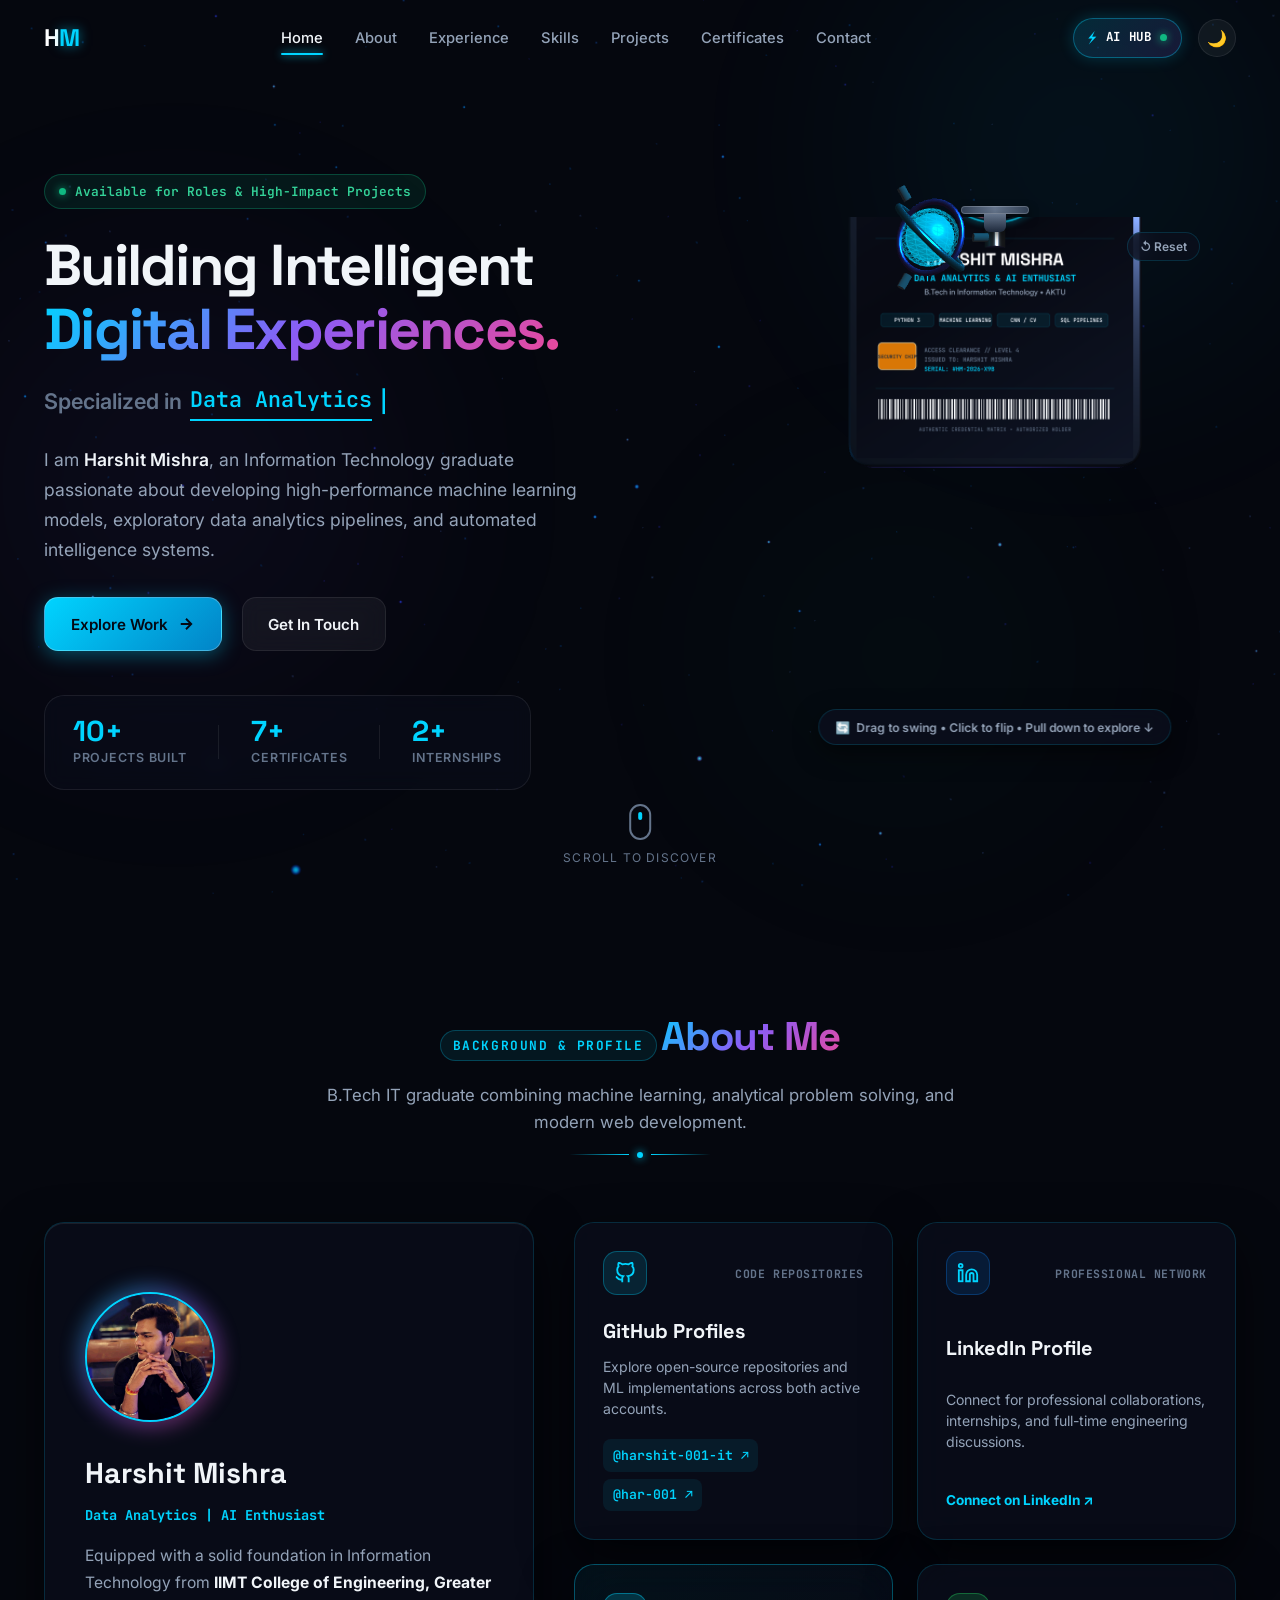
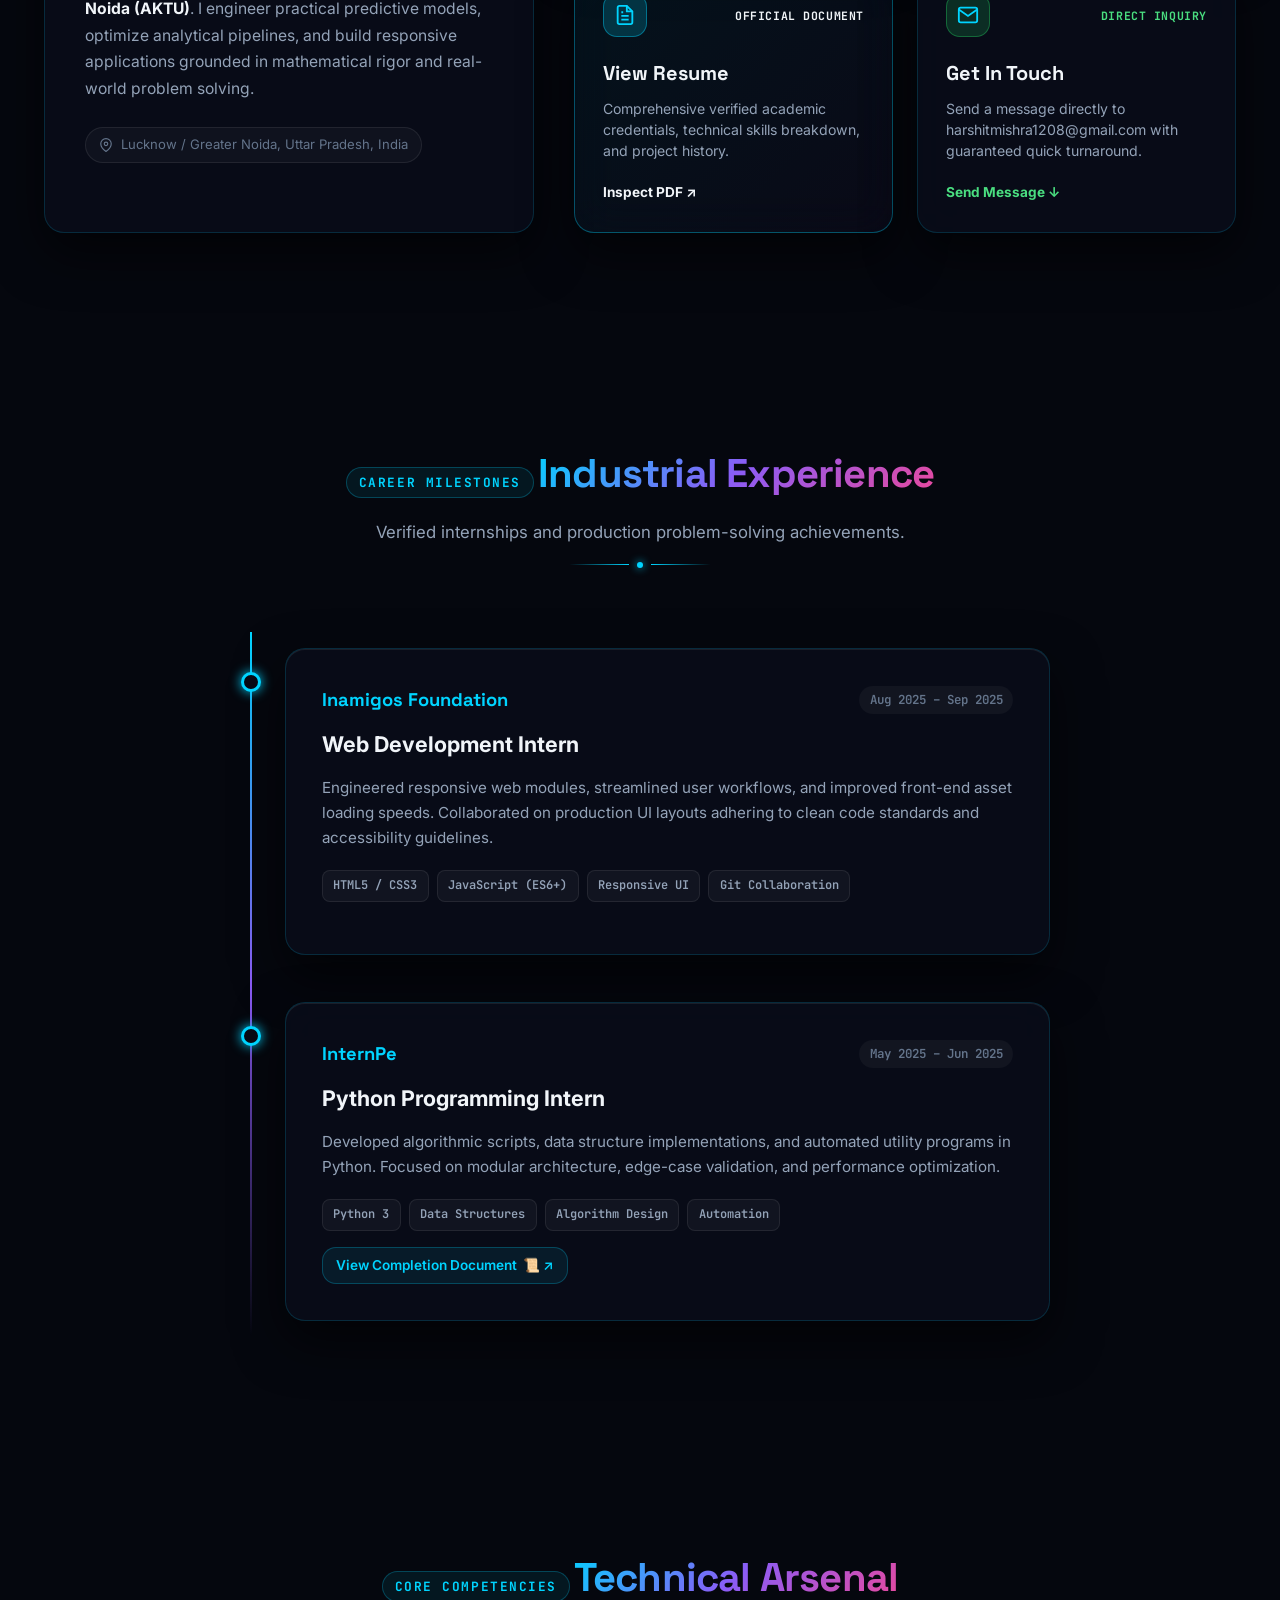
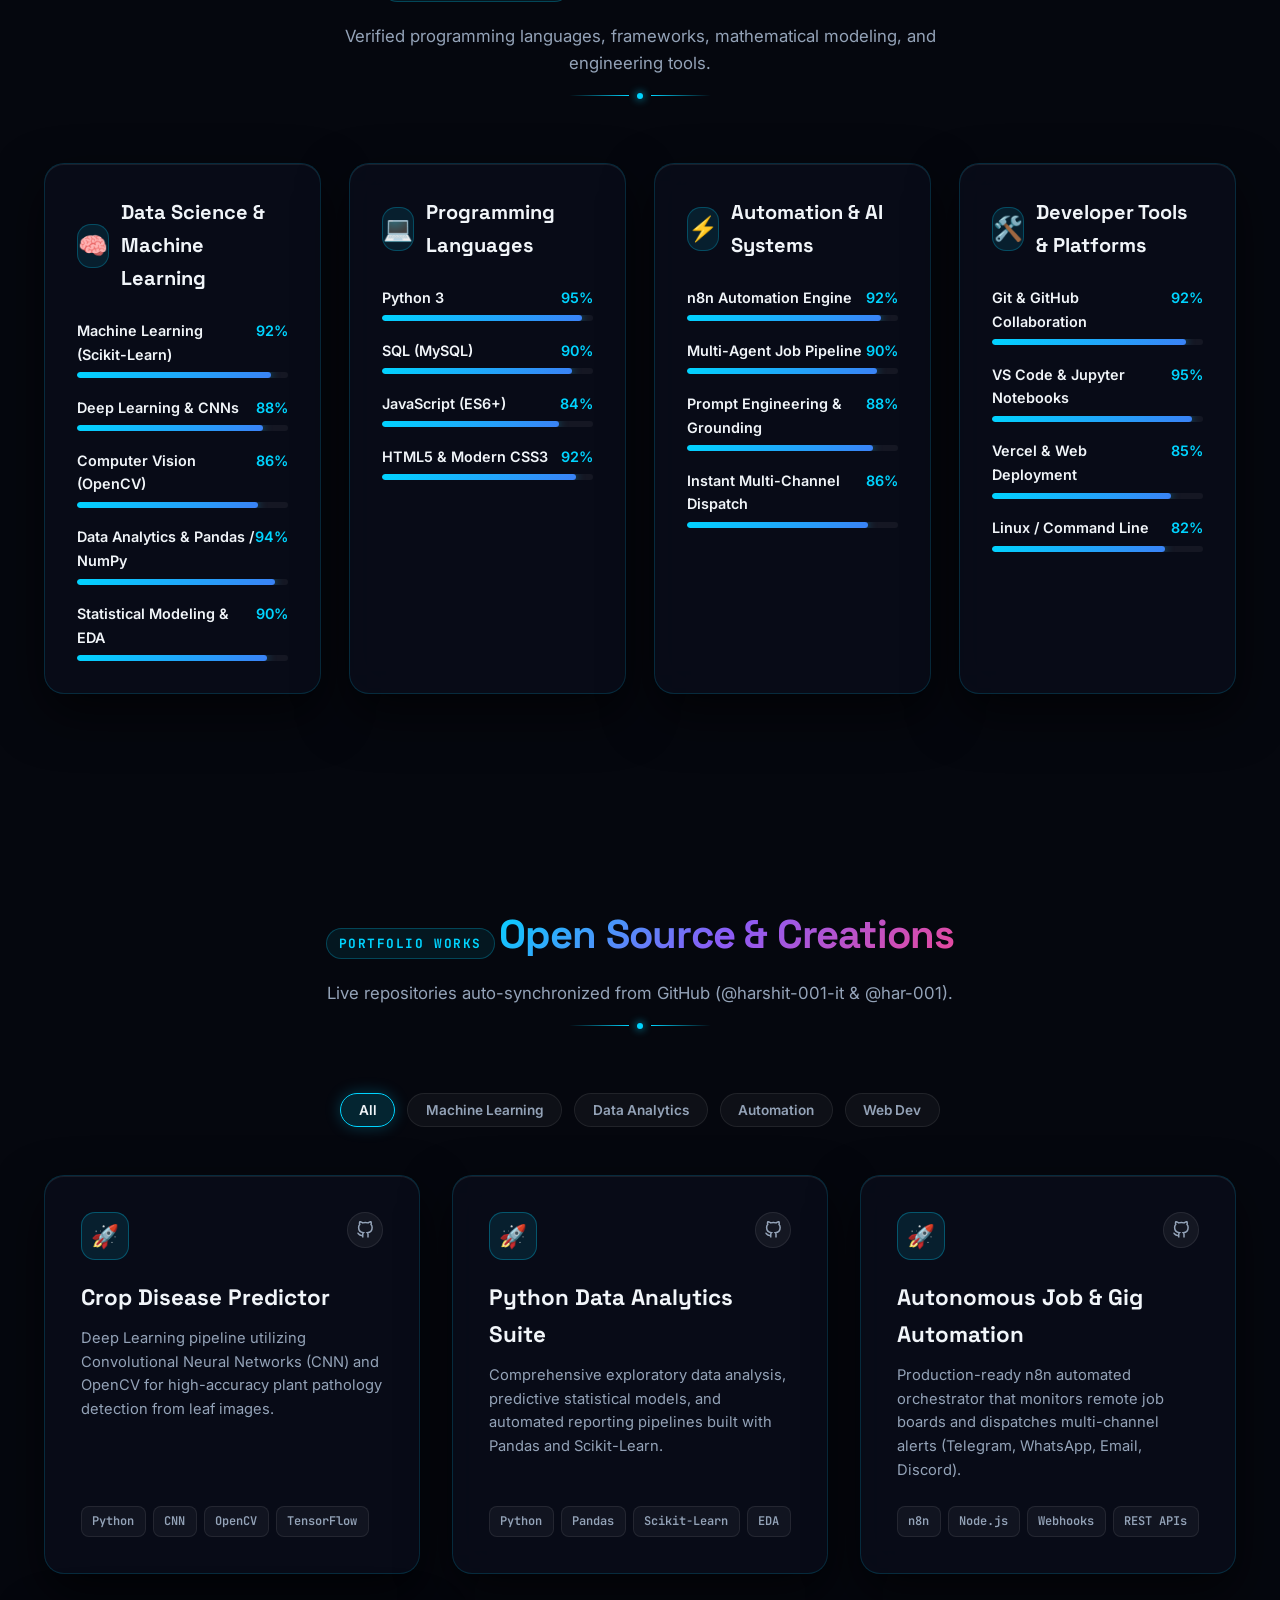
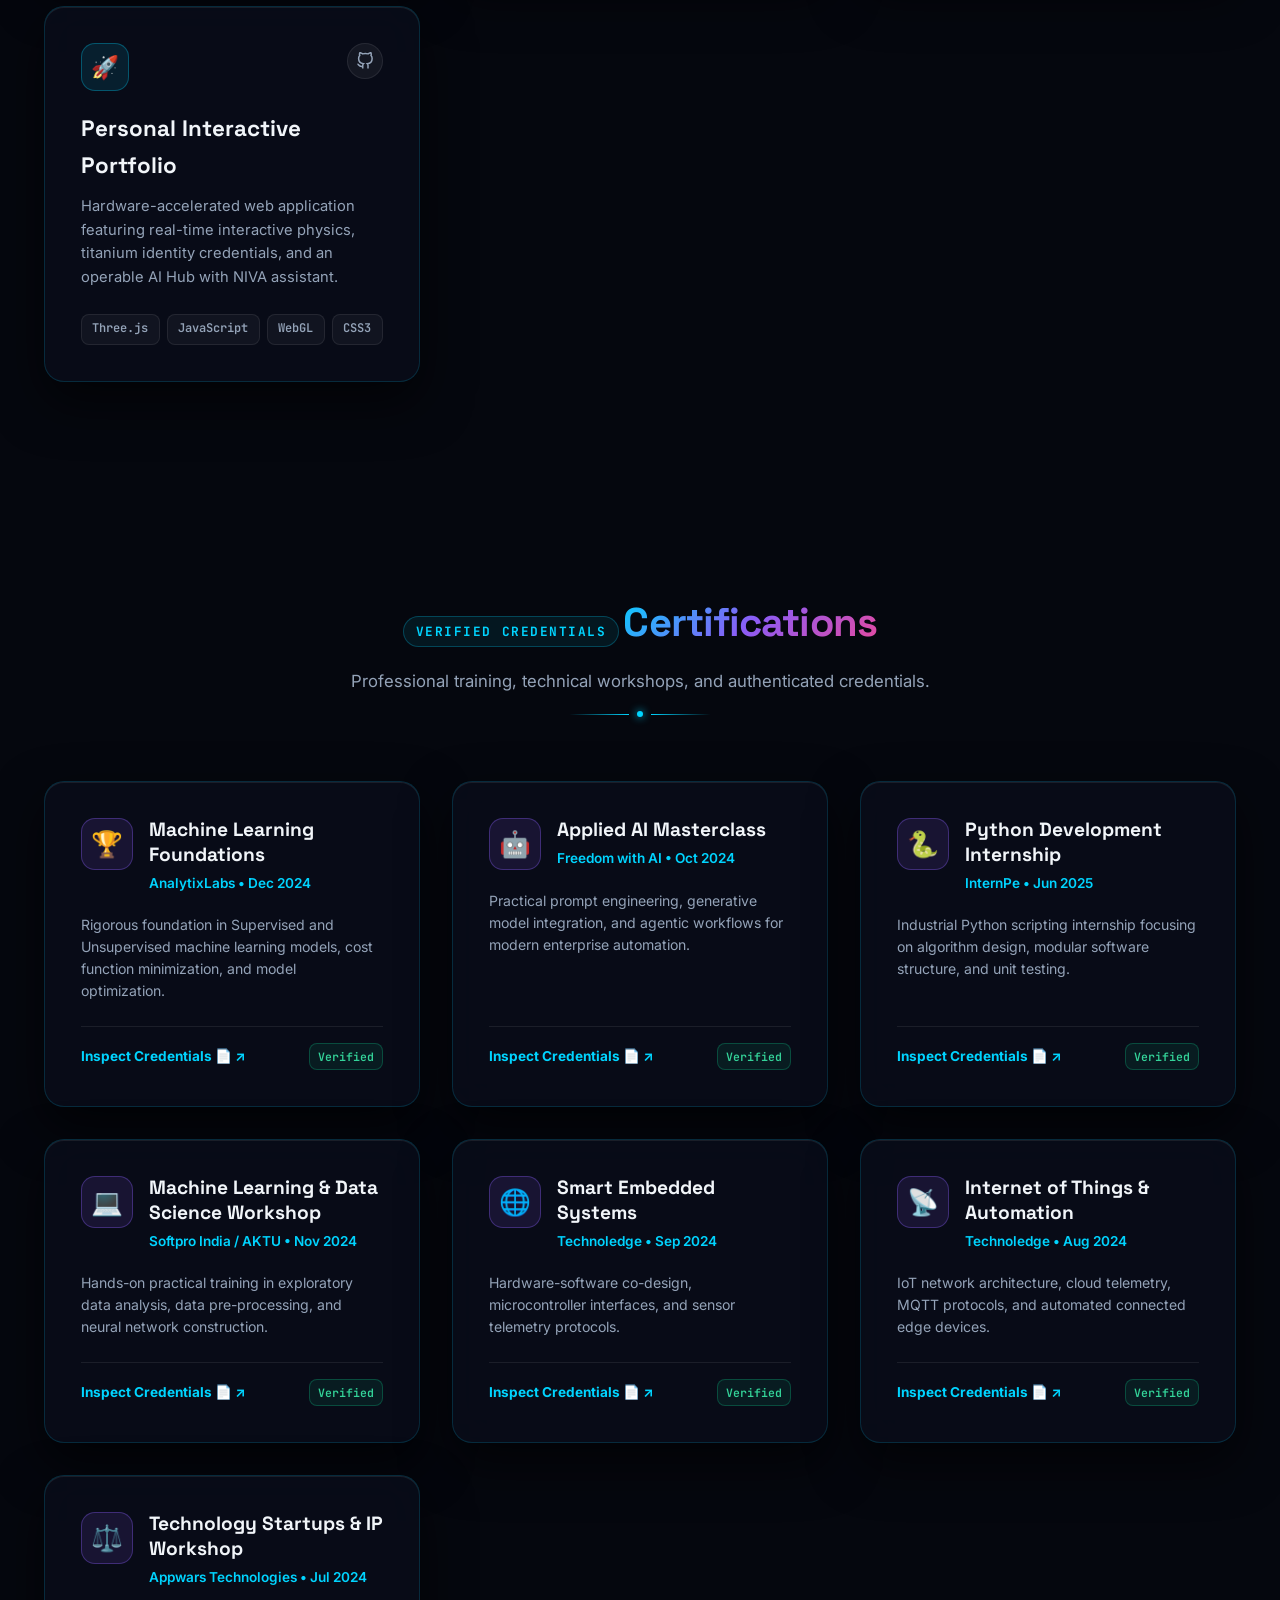
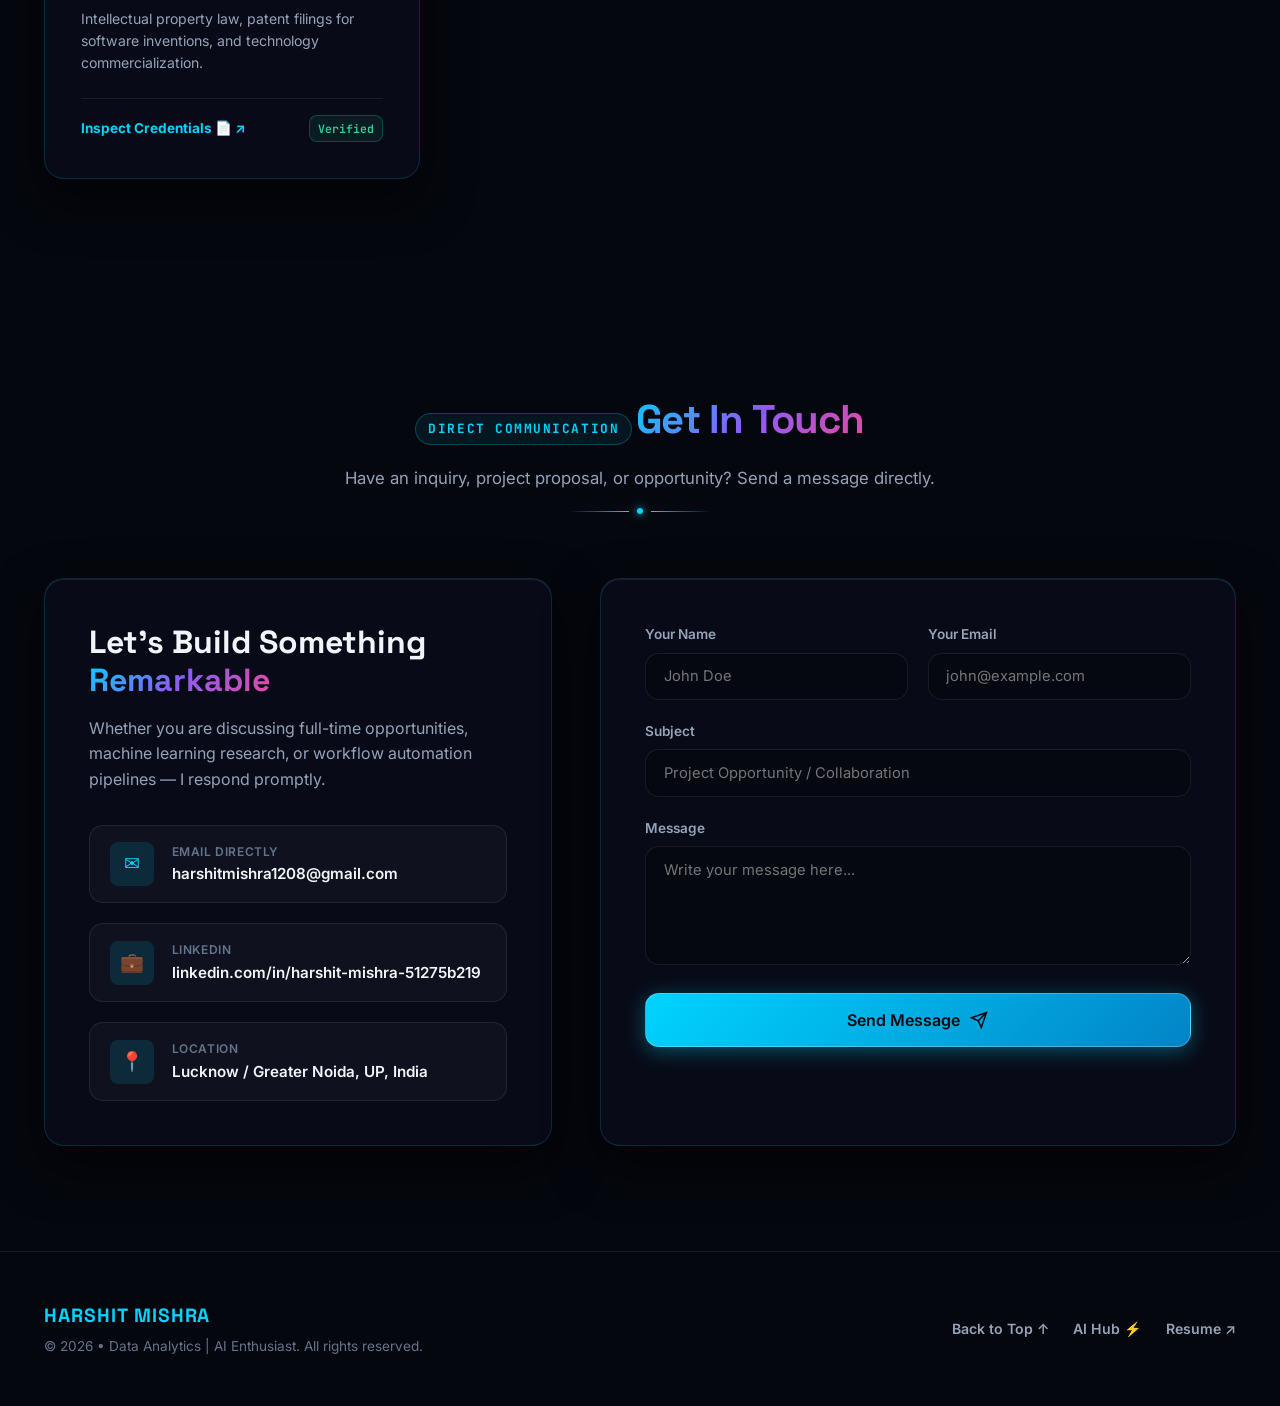
==== index.html @ 50b0a4e8 "feat(3d-rebuild): complete authentic 3D portfolio rewrite with zero cheesy labels, full-page space c" ====
<!DOCTYPE html>
<html lang="en">
<head>
  <meta charset="UTF-8" />
  <meta name="viewport" content="width=device-width, initial-scale=1.0" />
  <title>Harshit Mishra | Data Analytics & AI Enthusiast</title>
  <meta name="description" content="Official portfolio of Harshit Mishra — Data Analytics specialist, Machine Learning practitioner, and B.Tech Information Technology graduate." />
  <meta property="og:title" content="Harshit Mishra | Data Analytics & AI Enthusiast" />
  <meta property="og:description" content="Portfolio of Harshit Mishra — Machine Learning systems, Python Data Analytics, and Autonomous AI Workflows." />
  <meta property="og:type" content="website" />

  <!-- Fonts -->
  <link rel="preconnect" href="https://fonts.googleapis.com" />
  <link rel="preconnect" href="https://fonts.gstatic.com" crossorigin />
  <link href="https://fonts.googleapis.com/css2?family=Inter:wght@300;400;500;600;700;800;900&family=Space+Grotesk:wght@500;600;700;800&family=JetBrains+Mono:wght@500;700&display=swap" rel="stylesheet" />

  <!-- Stylesheet -->
  <link rel="stylesheet" href="css/styles.css?v=unified-v8" />

  <!-- Favicon -->
  <link rel="icon" href="data:image/svg+xml,<svg xmlns='http://www.w3.org/2000/svg' viewBox='0 0 100 100'><text y='.9em' font-size='90'>⚡</text></svg>" />
</head>
<body>
  <!-- Full-Page Interactive 3D WebGL Background Canvas -->
  <canvas class="webgl-canvas" id="webglCanvas"></canvas>

  <!-- Micro-Drone Companion Canvas (Non-blocking) -->
  <canvas class="companion-canvas" id="companionCanvas"></canvas>

  <!-- Ambient Light Gradients -->
  <div class="ambient-glow glow-1"></div>
  <div class="ambient-glow glow-2"></div>
  <div class="ambient-glow glow-3"></div>

  <!-- Scroll Progress Indicator -->
  <div class="scroll-progress" id="scrollProgress"></div>

  <!-- Navigation Bar -->
  <nav class="navbar" id="navbar">
    <div class="nav-container">
      <a href="#hero" class="nav-logo">
        <span class="logo-h">H</span><span class="logo-m">M</span>
      </a>

      <!-- Desktop Links -->
      <ul class="nav-links" id="navLinks">
        <li><a href="#hero" class="nav-link active" data-section="hero">Home</a></li>
        <li><a href="#about" class="nav-link" data-section="about">About</a></li>
        <li><a href="#experience" class="nav-link" data-section="experience">Experience</a></li>
        <li><a href="#skills" class="nav-link" data-section="skills">Skills</a></li>
        <li><a href="#projects" class="nav-link" data-section="projects">Projects</a></li>
        <li><a href="#certificates" class="nav-link" data-section="certificates">Certificates</a></li>
        <li><a href="#contact" class="nav-link" data-section="contact">Contact</a></li>
      </ul>

      <!-- Navbar Actions -->
      <div class="nav-actions">
        <a href="ai-hub.html" class="nav-ai-hub-badge" title="Launch Autonomous AI Hub & NIVA">
          <span class="ai-hub-icon">⚡</span>
          <span class="ai-hub-title">AI HUB</span>
          <span class="ai-hub-live-dot"></span>
        </a>
        <button class="theme-toggle" id="themeToggle" aria-label="Toggle theme">🌙</button>
        <button class="hamburger" id="hamburger" aria-label="Toggle navigation menu">
          <span></span>
          <span></span>
          <span></span>
        </button>
      </div>
    </div>
  </nav>

  <!-- Mobile Drawer Menu -->
  <div class="mobile-menu" id="mobileMenu">
    <a href="ai-hub.html" class="mobile-ai-hub-badge">
      <span>⚡ AI HUB (NIVA &amp; N8N)</span>
      <span class="ai-hub-live-dot"></span>
    </a>
    <a href="#hero" class="mobile-link" data-section="hero">Home</a>
    <a href="#about" class="mobile-link" data-section="about">About</a>
    <a href="#experience" class="mobile-link" data-section="experience">Experience</a>
    <a href="#skills" class="mobile-link" data-section="skills">Skills</a>
    <a href="#projects" class="mobile-link" data-section="projects">Projects</a>
    <a href="#certificates" class="mobile-link" data-section="certificates">Certificates</a>
    <a href="#contact" class="mobile-link" data-section="contact">Contact</a>
  </div>

  <!-- ===== SECTION 1: HERO ===== -->
  <section class="hero section" id="hero">
    <div class="hero-container container">
      <!-- Left Column: Copy & Actions -->
      <div class="hero-col-left">
        <div class="hero-status-badge">
          <span class="status-pulse-dot"></span>
          <span>Available for Roles &amp; High-Impact Projects</span>
        </div>

        <h1 class="hero-title">
          Building Intelligent <br />
          <span class="gradient-text">Digital Experiences.</span>
        </h1>

        <div class="hero-role-wrapper">
          <span class="role-prefix">Specialized in</span>
          <span class="role-typewriter" id="typewriter">Data Analytics</span>
          <span class="cursor-blink">|</span>
        </div>

        <p class="hero-desc">
          I am <strong>Harshit Mishra</strong>, an Information Technology graduate passionate about developing high-performance machine learning models, exploratory data analytics pipelines, and automated intelligence systems.
        </p>

        <div class="hero-cta-group">
          <a href="#projects" class="btn btn-primary">
            <span>Explore Work</span>
            <svg width="18" height="18" viewBox="0 0 24 24" fill="none" stroke="currentColor" stroke-width="2.5"><path d="M5 12h14M12 5l7 7-7 7"/></svg>
          </a>
          <a href="#contact" class="btn btn-secondary">
            <span>Get In Touch</span>
          </a>
        </div>

        <div class="hero-stats-row">
          <div class="hero-stat-item">
            <span class="stat-number" data-target="10">10+</span>
            <span class="stat-label">Projects Built</span>
          </div>
          <div class="stat-divider"></div>
          <div class="hero-stat-item">
            <span class="stat-number" data-target="7">7+</span>
            <span class="stat-label">Certificates</span>
          </div>
          <div class="stat-divider"></div>
          <div class="hero-stat-item">
            <span class="stat-number" data-target="2">2</span>
            <span class="stat-label">Internships</span>
          </div>
        </div>
      </div>

      <!-- Right Column: Physical Titanium ID-Card Stage -->
      <div class="hero-col-right">
        <div class="hero-stage-wrapper">
          <div class="stage-top-mount">
            <span class="mount-bracket"></span>
            <span class="mount-clip"></span>
          </div>
          <div class="id-card-stage" id="idCardStage">
            <div class="card-hint-badge" id="cardHintBadge">
              <span class="hint-icon" id="cardHintIcon">🔄</span>
              <span id="cardHintText">Drag to swing • Click to flip • Pull down to explore ↓</span>
            </div>
            <button class="card-reset-btn" id="cardResetBtn" title="Reset card orientation" aria-label="Reset Card Orientation">
              ↺ Reset
            </button>
            <!-- Accessible Fallback -->
            <div class="id-card-fallback" id="idCardFallback" style="display:none;">
              <div class="fallback-card glass">
                <img src="image.png" alt="Harshit Mishra" class="fallback-avatar" />
                <h3>Harshit Mishra</h3>
                <p class="fallback-role">Data Analytics | AI Enthusiast</p>
                <div class="fallback-badge">IIMT College • B.Tech IT</div>
                <div class="fallback-tech">Python • ML • Data Science • SQL</div>
              </div>
            </div>
          </div>
        </div>
      </div>
    </div>

    <!-- Scroll Down Hint -->
    <a href="#about" class="scroll-down-hint" aria-label="Scroll to About section">
      <span class="mouse-icon"><span class="mouse-wheel"></span></span>
      <span class="scroll-text">Scroll to discover</span>
    </a>
  </section>

  <!-- ===== SECTION 2: ABOUT ===== -->
  <section class="section about-section" id="about">
    <div class="container">
      <div class="section-heading reveal">
        <span class="section-kicker">Background &amp; Profile</span>
        <h2 class="gradient-text">About Me</h2>
        <p>B.Tech IT graduate combining machine learning, analytical problem solving, and modern web development.</p>
        <div class="decor-line"><span class="dot"></span></div>
      </div>

      <div class="about-grid">
        <div class="about-profile-card glass tilt-card reveal">
          <div class="profile-photo-wrapper">
            <img src="image.png" alt="Harshit Mishra" class="about-avatar" />
            <div class="photo-glow-ring"></div>
          </div>
          <div class="about-quick-details">
            <h3>Harshit Mishra</h3>
            <span class="quick-title">Data Analytics | AI Enthusiast</span>
            <p class="about-bio">
              Equipped with a solid foundation in Information Technology from <strong>IIMT College of Engineering, Greater Noida (AKTU)</strong>. I engineer practical predictive models, optimize analytical pipelines, and build responsive applications grounded in mathematical rigor and real-world problem solving.
            </p>
            <div class="location-pill">
              <svg width="14" height="14" viewBox="0 0 24 24" fill="none" stroke="currentColor" stroke-width="2"><path d="M21 10c0 7-9 13-9 13s-9-6-9-13a9 9 0 0 1 18 0z"/><circle cx="12" cy="10" r="3"/></svg>
              <span>Lucknow / Greater Noida, Uttar Pradesh, India</span>
            </div>
          </div>
        </div>

        <div class="about-actions-grid reveal">
          <!-- Card 1: GitHub -->
          <div class="action-card tilt-card github-action-card">
            <div class="action-card-header">
              <div class="action-icon">
                <svg width="22" height="22" viewBox="0 0 24 24" fill="none" stroke="currentColor" stroke-width="2"><path d="M9 19c-5 1.5-5-2.5-7-3m14 6v-3.87a3.37 3.37 0 0 0-.94-2.61c3.14-.35 6.44-1.54 6.44-7A5.44 5.44 0 0 0 20 4.77 5.07 5.07 0 0 0 19.91 1S18.73.65 16 2.48a13.38 13.38 0 0 0-7 0C6.27.65 5.09 1 5.09 1A5.07 5.07 0 0 0 5 4.77a5.44 5.44 0 0 0-1.5 3.78c0 5.42 3.3 6.61 6.44 7A3.37 3.37 0 0 0 9 18.13V22"/></svg>
              </div>
              <span class="action-tag">Code Repositories</span>
            </div>
            <h4 class="action-title">GitHub Profiles</h4>
            <p class="action-desc">Explore open-source repositories and ML implementations across both active accounts.</p>
            <div class="github-dual-links">
              <a href="https://github.com/harshit-001-it" target="_blank" rel="noopener" class="sub-link">@harshit-001-it ↗</a>
              <a href="https://github.com/har-001" target="_blank" rel="noopener" class="sub-link">@har-001 ↗</a>
            </div>
          </div>

          <!-- Card 2: LinkedIn -->
          <a href="https://linkedin.com/in/harshit-mishra-51275b219" target="_blank" rel="noopener" class="action-card tilt-card">
            <div class="action-card-header">
              <div class="action-icon" style="background:rgba(10,102,194,0.18);border-color:rgba(10,102,194,0.4);">
                <svg width="22" height="22" viewBox="0 0 24 24" fill="none" stroke="currentColor" stroke-width="2"><path d="M16 8a6 6 0 0 1 6 6v7h-4v-7a2 2 0 0 0-2-2 2 2 0 0 0-2 2v7h-4v-7a6 6 0 0 1 6-6z"/><rect x="2" y="9" width="4" height="12"/><circle cx="4" cy="4" r="2"/></svg>
              </div>
              <span class="action-tag">Professional Network</span>
            </div>
            <h4 class="action-title">LinkedIn Profile</h4>
            <p class="action-desc">Connect for professional collaborations, internships, and full-time engineering discussions.</p>
            <span class="action-cta-text">Connect on LinkedIn ↗</span>
          </a>

          <!-- Card 3: Resume -->
          <a href="Harshit_Mishra.pdf" target="_blank" rel="noopener" class="action-card tilt-card highlight-card">
            <div class="action-card-header">
              <div class="action-icon" style="background:rgba(0,212,255,0.18);border-color:rgba(0,212,255,0.4);">
                <svg width="22" height="22" viewBox="0 0 24 24" fill="none" stroke="currentColor" stroke-width="2"><path d="M14 2H6a2 2 0 0 0-2 2v16a2 2 0 0 0 2 2h12a2 2 0 0 0 2-2V8z"/><polyline points="14 2 14 8 20 8"/><line x1="16" y1="13" x2="8" y2="13"/><line x1="16" y1="17" x2="8" y2="17"/><polyline points="10 9 9 9 8 9"/></svg>
              </div>
              <span class="action-tag" style="color:var(--accent);">Official Document</span>
            </div>
            <h4 class="action-title">View Resume</h4>
            <p class="action-desc">Comprehensive verified academic credentials, technical skills breakdown, and project history.</p>
            <span class="action-cta-text" style="color:var(--accent);">Inspect PDF ↗</span>
          </a>

          <!-- Card 4: Contact -->
          <a href="#contact" class="action-card tilt-card">
            <div class="action-card-header">
              <div class="action-icon" style="background:rgba(34,197,94,0.18);border-color:rgba(34,197,94,0.4);">
                <svg width="22" height="22" viewBox="0 0 24 24" fill="none" stroke="currentColor" stroke-width="2"><path d="M4 4h16c1.1 0 2 .9 2 2v12c0 1.1-.9 2-2 2H4c-1.1 0-2-.9-2-2V6c0-1.1.9-2 2-2z"/><polyline points="22,6 12,13 2,6"/></svg>
              </div>
              <span class="action-tag" style="color:#4ade80;">Direct Inquiry</span>
            </div>
            <h4 class="action-title">Get In Touch</h4>
            <p class="action-desc">Send a message directly to harshitmishra1208@gmail.com with guaranteed quick turnaround.</p>
            <span class="action-cta-text" style="color:#4ade80;">Send Message ↓</span>
          </a>
        </div>
      </div>
    </div>
  </section>

  <!-- ===== SECTION 3: EXPERIENCE ===== -->
  <section class="section experience-section" id="experience">
    <div class="container">
      <div class="section-heading reveal">
        <span class="section-kicker">Career Milestones</span>
        <h2 class="gradient-text">Industrial Experience</h2>
        <p>Verified internships and production problem-solving achievements.</p>
        <div class="decor-line"><span class="dot"></span></div>
      </div>

      <div class="experience-timeline">
        <!-- Milestone 1: Inamigos -->
        <div class="timeline-item reveal">
          <div class="timeline-dot"></div>
          <div class="timeline-card glass tilt-card">
            <div class="timeline-badge-row">
              <span class="company-badge">Inamigos Foundation</span>
              <span class="date-badge">Aug 2025 – Sep 2025</span>
            </div>
            <h3 class="role-title">Web Development Intern</h3>
            <p class="role-desc">
              Engineered responsive web modules, streamlined user workflows, and improved front-end asset loading speeds. Collaborated on production UI layouts adhering to clean code standards and accessibility guidelines.
            </p>
            <div class="tech-tags-row">
              <span class="tech-tag">HTML5 / CSS3</span>
              <span class="tech-tag">JavaScript (ES6+)</span>
              <span class="tech-tag">Responsive UI</span>
              <span class="tech-tag">Git Collaboration</span>
            </div>
          </div>
        </div>

        <!-- Milestone 2: InternPe -->
        <div class="timeline-item reveal">
          <div class="timeline-dot"></div>
          <div class="timeline-card glass tilt-card">
            <div class="timeline-badge-row">
              <span class="company-badge">InternPe</span>
              <span class="date-badge">May 2025 – Jun 2025</span>
            </div>
            <h3 class="role-title">Python Programming Intern</h3>
            <p class="role-desc">
              Developed algorithmic scripts, data structure implementations, and automated utility programs in Python. Focused on modular architecture, edge-case validation, and performance optimization.
            </p>
            <div class="tech-tags-row">
              <span class="tech-tag">Python 3</span>
              <span class="tech-tag">Data Structures</span>
              <span class="tech-tag">Algorithm Design</span>
              <span class="tech-tag">Automation</span>
            </div>
            <div class="timeline-cert-link">
              <a href="Certificates/InternPe Completion Letter.png" target="_blank" rel="noopener" class="cert-link-btn">
                <span>View Completion Document</span> 📜 ↗
              </a>
            </div>
          </div>
        </div>
      </div>
    </div>
  </section>

  <!-- ===== SECTION 4: SKILLS ===== -->
  <section class="section skills-section" id="skills">
    <div class="container">
      <div class="section-heading reveal">
        <span class="section-kicker">Core Competencies</span>
        <h2 class="gradient-text">Technical Arsenal</h2>
        <p>Verified programming languages, frameworks, mathematical modeling, and engineering tools.</p>
        <div class="decor-line"><span class="dot"></span></div>
      </div>

      <div class="skills-grid" id="skillsGrid">
        <!-- Rendered dynamically by main.js with 3D tilt -->
      </div>
    </div>
  </section>

  <!-- ===== SECTION 5: PROJECTS ===== -->
  <section class="section projects-section" id="projects">
    <div class="container">
      <div class="section-heading reveal">
        <span class="section-kicker">Portfolio Works</span>
        <h2 class="gradient-text">Open Source &amp; Creations</h2>
        <p>Live repositories auto-synchronized from GitHub (@harshit-001-it &amp; @har-001).</p>
        <div class="decor-line"><span class="dot"></span></div>
      </div>

      <div class="project-filters reveal" id="projectFilters">
        <!-- Filter buttons injected by main.js -->
      </div>

      <div class="projects-grid" id="projectsGrid">
        <!-- Project cards injected dynamically with 3D tilt -->
      </div>
    </div>
  </section>

  <!-- ===== SECTION 6: CERTIFICATES ===== -->
  <section class="section certs-section" id="certificates">
    <div class="container">
      <div class="section-heading reveal">
        <span class="section-kicker">Verified Credentials</span>
        <h2 class="gradient-text">Certifications</h2>
        <p>Professional training, technical workshops, and authenticated credentials.</p>
        <div class="decor-line"><span class="dot"></span></div>
      </div>

      <div class="certificates-grid" id="certificatesGrid">
        <!-- 7 authentic certificate cards injected by main.js -->
      </div>
    </div>
  </section>

  <!-- ===== SECTION 7: CONTACT ===== -->
  <section class="section contact-section" id="contact">
    <div class="container">
      <div class="section-heading reveal">
        <span class="section-kicker">Direct Communication</span>
        <h2 class="gradient-text">Get In Touch</h2>
        <p>Have an inquiry, project proposal, or opportunity? Send a message directly.</p>
        <div class="decor-line"><span class="dot"></span></div>
      </div>

      <div class="contact-grid">
        <!-- Contact Information -->
        <div class="contact-info-card glass tilt-card reveal">
          <h3>Let's Build Something <span class="gradient-text">Remarkable</span></h3>
          <p class="contact-lead">
            Whether you are discussing full-time opportunities, machine learning research, or workflow automation pipelines — I respond promptly.
          </p>

          <div class="contact-channel-list">
            <a href="mailto:harshitmishra1208@gmail.com" class="channel-item">
              <div class="channel-icon">✉</div>
              <div>
                <span class="channel-label">Email Directly</span>
                <span class="channel-val">harshitmishra1208@gmail.com</span>
              </div>
            </a>

            <a href="https://linkedin.com/in/harshit-mishra-51275b219" target="_blank" rel="noopener" class="channel-item">
              <div class="channel-icon">💼</div>
              <div>
                <span class="channel-label">LinkedIn</span>
                <span class="channel-val">linkedin.com/in/harshit-mishra-51275b219</span>
              </div>
            </a>

            <div class="channel-item">
              <div class="channel-icon">📍</div>
              <div>
                <span class="channel-label">Location</span>
                <span class="channel-val">Lucknow / Greater Noida, UP, India</span>
              </div>
            </div>
          </div>
        </div>

        <!-- Contact Form -->
        <div class="contact-form-card glass tilt-card reveal">
          <form class="contact-form" id="contactForm" action="https://formspree.io/f/xyz" method="POST">
            <div class="form-row">
              <div class="form-group">
                <label for="contactName">Your Name</label>
                <input type="text" id="contactName" name="name" placeholder="John Doe" required />
              </div>
              <div class="form-group">
                <label for="contactEmail">Your Email</label>
                <input type="email" id="contactEmail" name="email" placeholder="john@example.com" required />
              </div>
            </div>

            <div class="form-group">
              <label for="contactSubject">Subject</label>
              <input type="text" id="contactSubject" name="subject" placeholder="Project Opportunity / Collaboration" required />
            </div>

            <div class="form-group">
              <label for="contactMessage">Message</label>
              <textarea id="contactMessage" name="message" rows="5" placeholder="Write your message here..." required></textarea>
            </div>

            <button type="submit" class="btn btn-primary submit-btn">
              <span>Send Message</span>
              <svg width="18" height="18" viewBox="0 0 24 24" fill="none" stroke="currentColor" stroke-width="2"><path d="M22 2L11 13M22 2l-7 20-4-9-9-4 20-7z"/></svg>
            </button>

            <div class="form-status" id="formStatus"></div>
          </form>
        </div>
      </div>
    </div>
  </section>

  <!-- Footer -->
  <footer class="footer">
    <div class="container footer-content">
      <div class="footer-left">
        <span class="footer-brand">HARSHIT MISHRA</span>
        <span class="footer-copy">&copy; 2026 • Data Analytics | AI Enthusiast. All rights reserved.</span>
      </div>
      <div class="footer-links">
        <a href="#hero">Back to Top ↑</a>
        <a href="ai-hub.html">AI Hub ⚡</a>
        <a href="Harshit_Mishra.pdf" target="_blank">Resume ↗</a>
      </div>
    </div>
  </footer>

  <!-- Certificate Modal -->
  <div class="cert-modal-overlay" id="certModalOverlay">
    <div class="cert-modal glass">
      <button class="cert-modal-close" id="certModalClose" aria-label="Close modal">&times;</button>
      <div class="cert-modal-header">
        <div class="cert-modal-icon">🏆</div>
        <div>
          <h3 class="cert-modal-title" id="certModalTitle">Certificate Title</h3>
          <p class="cert-modal-issuer" id="certModalIssuer">Issuing Organization • Date</p>
        </div>
      </div>
      <div class="cert-modal-body">
        <div class="cert-verification-badge">
          <span class="status-indicator-dot"></span>
          <span>Authentic Document Verified</span>
        </div>
        <div class="cert-modal-section">
          <h4>Validated Skills &amp; Domain Knowledge</h4>
          <ul class="cert-skills-list" id="certModalSkills"></ul>
        </div>
        <div class="cert-modal-actions">
          <a href="#" target="_blank" rel="noopener" class="btn btn-primary" id="certModalVerifyLink">
            Inspect Original Document 📄 ↗
          </a>
        </div>
      </div>
    </div>
  </div>

  <!-- Three.js Engine -->
  <script src="js/three.min.js"></script>
  <!-- Main Application Script -->
  <script src="js/main.js?v=unified-v8"></script>
</body>
</html>
---- css/styles.css ----
/* ================================================================
   HARSHIT MISHRA — PORTFOLIO DESIGN SYSTEM & COMPLETE STYLESHEET
   Full Cyber-Glass Aesthetic • 3D Volumetric Depth • Zero Overlay
   ================================================================ */

/* ---------- Google Fonts ---------- */
@import url('https://fonts.googleapis.com/css2?family=Inter:wght@300;400;500;600;700;800;900&family=Space+Grotesk:wght@500;600;700;800&family=JetBrains+Mono:wght@500;700&display=swap');

/* ---------- Design Tokens ---------- */
:root {
  /* Midnight Cyber Palette */
  --bg-space: #05070e;
  --bg-primary: #070913;
  --bg-secondary: #0b0e1b;
  --bg-tertiary: #101426;
  --bg-glass: rgba(11, 15, 29, 0.72);
  --bg-glass-elevated: rgba(16, 21, 39, 0.82);

  /* Foreground / Text */
  --text-primary: #f1f5f9;
  --text-secondary: #94a3b8;
  --text-muted: #64748b;
  --text-accent: #38bdf8;

  /* Neon Accents */
  --accent-cyan: #00d4ff;
  --accent-violet: #8b5cf6;
  --accent-purple: #a855f7;
  --accent-blue: #3b82f6;
  --accent-emerald: #10b981;
  --accent-amber: #f59e0b;

  /* Gradients */
  --gradient-neon: linear-gradient(135deg, #00d4ff 0%, #8b5cf6 50%, #ec4899 100%);
  --gradient-cyan-blue: linear-gradient(135deg, #00d4ff 0%, #3b82f6 100%);
  --gradient-glass: linear-gradient(135deg, rgba(255, 255, 255, 0.05) 0%, rgba(255, 255, 255, 0.01) 100%);
  --gradient-titanium: linear-gradient(145deg, #1e2230 0%, #0d101d 100%);

  /* Borders & Glows */
  --border-subtle: rgba(255, 255, 255, 0.08);
  --border-glass: rgba(0, 212, 255, 0.16);
  --border-glass-hover: rgba(0, 212, 255, 0.45);
  --glow-cyan: 0 0 25px rgba(0, 212, 255, 0.25);
  --glow-violet: 0 0 25px rgba(139, 92, 246, 0.25);
  --shadow-elevated: 0 20px 50px rgba(0, 0, 0, 0.6);

  /* Typography */
  --font-body: 'Inter', -apple-system, BlinkMacSystemFont, 'Segoe UI', Roboto, sans-serif;
  --font-heading: 'Space Grotesk', 'Inter', sans-serif;
  --font-mono: 'JetBrains Mono', monospace;

  /* Layout & Radii */
  --radius-sm: 8px;
  --radius-md: 14px;
  --radius-lg: 20px;
  --radius-xl: 28px;
  --radius-full: 9999px;
  --max-width: 1240px;
}

/* Light Theme Variable Overrides */
body.light-theme {
  --bg-space: #f1f5f9;
  --bg-primary: #f8fafc;
  --bg-secondary: #ffffff;
  --bg-tertiary: #e2e8f0;
  --bg-glass: rgba(255, 255, 255, 0.85);
  --bg-glass-elevated: rgba(255, 255, 255, 0.95);
  --text-primary: #0f172a;
  --text-secondary: #475569;
  --text-muted: #64748b;
  --border-subtle: rgba(0, 0, 0, 0.08);
  --border-glass: rgba(0, 180, 216, 0.3);
  --border-glass-hover: rgba(0, 180, 216, 0.6);
  --shadow-elevated: 0 20px 40px rgba(0, 0, 0, 0.08);
}

/* ---------- CSS Reset & Baseline ---------- */
*, *::before, *::after {
  box-sizing: border-box;
  margin: 0;
  padding: 0;
}

html {
  scroll-behavior: smooth;
  font-size: 16px;
  color-scheme: dark;
}

body {
  font-family: var(--font-body);
  background-color: var(--bg-space);
  color: var(--text-primary);
  line-height: 1.65;
  overflow-x: hidden;
  position: relative;
  min-height: 100vh;
  -webkit-font-smoothing: antialiased;
  -moz-osx-font-smoothing: grayscale;
}

a {
  color: inherit;
  text-decoration: none;
  transition: all 0.2s ease;
}

button {
  font-family: inherit;
  cursor: pointer;
  border: none;
  background: transparent;
  outline: none;
}

img {
  max-width: 100%;
  display: block;
}

/* ---------- 3D Interactive Background & Canvases ---------- */
.webgl-canvas {
  position: fixed;
  top: 0;
  left: 0;
  width: 100vw;
  height: 100vh;
  z-index: -1;
  pointer-events: none;
  display: block;
}

.companion-canvas {
  position: fixed;
  top: 0;
  left: 0;
  width: 100vw;
  height: 100vh;
  pointer-events: none;
  z-index: 998;
  display: block;
}

/* Ambient Radial Glow Gradients */
.ambient-glow {
  position: fixed;
  border-radius: 50%;
  filter: blur(120px);
  pointer-events: none;
  z-index: -2;
  opacity: 0.45;
  transition: opacity 0.5s ease;
}

.glow-1 {
  width: 600px;
  height: 600px;
  top: -150px;
  right: -100px;
  background: radial-gradient(circle, rgba(0, 212, 255, 0.22) 0%, transparent 70%);
}

.glow-2 {
  width: 650px;
  height: 650px;
  bottom: 10%;
  left: -150px;
  background: radial-gradient(circle, rgba(139, 92, 246, 0.2) 0%, transparent 70%);
}

.glow-3 {
  width: 500px;
  height: 500px;
  top: 45%;
  right: 10%;
  background: radial-gradient(circle, rgba(16, 185, 129, 0.15) 0%, transparent 70%);
}

/* Scroll Progress Bar */
.scroll-progress {
  position: fixed;
  top: 0;
  left: 0;
  height: 3px;
  width: 0%;
  background: var(--gradient-neon);
  z-index: 1001;
  box-shadow: 0 0 10px rgba(0, 212, 255, 0.8);
  transition: width 0.1s linear;
}

/* ---------- Shared Glass Card Architecture ---------- */
.glass {
  background: var(--bg-glass);
  backdrop-filter: blur(20px);
  -webkit-backdrop-filter: blur(20px);
  border: 1px solid var(--border-glass);
  border-radius: var(--radius-lg);
  box-shadow: var(--shadow-elevated), inset 0 1px 0 rgba(255, 255, 255, 0.08);
  transition: border-color 0.3s ease, box-shadow 0.3s ease, transform 0.2s cubic-bezier(0.2, 0, 0.2, 1);
}

.glass:hover {
  border-color: var(--border-glass-hover);
  box-shadow: 0 25px 60px rgba(0, 0, 0, 0.7), var(--glow-cyan);
}

/* ---------- Dynamic 3D Card Tilt System ---------- */
.tilt-card {
  transform-style: preserve-3d;
  will-change: transform;
  position: relative;
  overflow: hidden;
}

.tilt-card::after {
  content: '';
  position: absolute;
  inset: 0;
  background: radial-gradient(circle 300px at var(--mouse-x, 50%) var(--mouse-y, 50%), rgba(255, 255, 255, 0.12) 0%, transparent 65%);
  opacity: 0;
  transition: opacity 0.3s ease;
  pointer-events: none;
  border-radius: inherit;
  z-index: 2;
}

.tilt-card:hover::after {
  opacity: 1;
}

/* ---------- Typography & Utility ---------- */
.container {
  width: 100%;
  max-width: var(--max-width);
  margin: 0 auto;
  padding: 0 1.5rem;
}

.section {
  padding: 6.5rem 0;
  position: relative;
  z-index: 1;
}

.gradient-text {
  background: var(--gradient-neon);
  -webkit-background-clip: text;
  -webkit-text-fill-color: transparent;
  background-clip: text;
  display: inline-block;
}

.section-heading {
  text-align: center;
  max-width: 680px;
  margin: 0 auto 4rem auto;
}

.section-kicker {
  display: inline-block;
  font-family: var(--font-mono);
  font-size: 0.8rem;
  font-weight: 700;
  letter-spacing: 0.12em;
  text-transform: uppercase;
  color: var(--accent-cyan);
  margin-bottom: 0.5rem;
  padding: 0.25rem 0.75rem;
  background: rgba(0, 212, 255, 0.08);
  border: 1px solid rgba(0, 212, 255, 0.25);
  border-radius: var(--radius-full);
}

.section-heading h2 {
  font-family: var(--font-heading);
  font-size: 2.5rem;
  font-weight: 800;
  letter-spacing: -0.02em;
  margin-bottom: 0.75rem;
}

.section-heading p {
  color: var(--text-secondary);
  font-size: 1.05rem;
  line-height: 1.6;
}

.decor-line {
  display: flex;
  align-items: center;
  justify-content: center;
  margin-top: 1rem;
  gap: 8px;
}

.decor-line::before, .decor-line::after {
  content: '';
  height: 1px;
  width: 60px;
  background: linear-gradient(90deg, transparent, var(--accent-cyan));
}

.decor-line::after {
  background: linear-gradient(90deg, var(--accent-cyan), transparent);
}

.decor-line .dot {
  width: 6px;
  height: 6px;
  border-radius: 50%;
  background: var(--accent-cyan);
  box-shadow: 0 0 8px var(--accent-cyan);
}

/* ---------- Buttons ---------- */
.btn {
  display: inline-flex;
  align-items: center;
  justify-content: center;
  gap: 0.6rem;
  padding: 0.85rem 1.6rem;
  border-radius: var(--radius-md);
  font-size: 0.95rem;
  font-weight: 600;
  cursor: pointer;
  transition: all 0.25s cubic-bezier(0.2, 0, 0.2, 1);
  text-decoration: none;
  position: relative;
  overflow: hidden;
}

.btn-primary {
  background: linear-gradient(135deg, #00d4ff 0%, #0284c7 100%);
  color: #040914;
  box-shadow: 0 4px 20px rgba(0, 212, 255, 0.35);
  border: 1px solid rgba(255, 255, 255, 0.25);
}

.btn-primary:hover {
  transform: translateY(-2px);
  box-shadow: 0 8px 25px rgba(0, 212, 255, 0.55);
  background: linear-gradient(135deg, #38bdf8 0%, #0369a1 100%);
  color: #000;
}

.btn-secondary {
  background: rgba(255, 255, 255, 0.05);
  color: var(--text-primary);
  border: 1px solid var(--border-subtle);
  backdrop-filter: blur(10px);
}

.btn-secondary:hover {
  transform: translateY(-2px);
  background: rgba(255, 255, 255, 0.1);
  border-color: var(--accent-cyan);
  color: var(--accent-cyan);
}

/* ---------- Top Navbar ---------- */
.navbar {
  position: fixed;
  top: 0;
  left: 0;
  right: 0;
  z-index: 1000;
  padding: 1.1rem 0;
  transition: padding 0.3s ease, background 0.3s ease, border-color 0.3s ease, backdrop-filter 0.3s ease;
}

.navbar.scrolled {
  padding: 0.75rem 0;
  background: rgba(5, 7, 14, 0.82);
  backdrop-filter: blur(20px);
  -webkit-backdrop-filter: blur(20px);
  border-bottom: 1px solid var(--border-glass);
}

.nav-container {
  display: flex;
  align-items: center;
  justify-content: space-between;
  width: 100%;
  max-width: var(--max-width);
  margin: 0 auto;
  padding: 0 1.5rem;
}

.nav-logo {
  font-family: var(--font-heading);
  font-size: 1.5rem;
  font-weight: 800;
  letter-spacing: -0.04em;
  display: flex;
  align-items: center;
}

.logo-h {
  color: #ffffff;
}

.logo-m {
  color: var(--accent-cyan);
  text-shadow: 0 0 12px rgba(0, 212, 255, 0.6);
}

.nav-links {
  display: flex;
  align-items: center;
  gap: 2rem;
  list-style: none;
}

.nav-link {
  font-size: 0.92rem;
  font-weight: 500;
  color: var(--text-secondary);
  position: relative;
  padding: 0.25rem 0;
}

.nav-link:hover, .nav-link.active {
  color: var(--text-primary);
}

.nav-link.active::after {
  content: '';
  position: absolute;
  bottom: -4px;
  left: 0;
  width: 100%;
  height: 2px;
  background: var(--accent-cyan);
  box-shadow: 0 0 8px var(--accent-cyan);
  border-radius: 2px;
}

.nav-actions {
  display: flex;
  align-items: center;
  gap: 1rem;
}

/* AI Hub Navbar Badge */
.nav-ai-hub-badge {
  display: inline-flex;
  align-items: center;
  gap: 0.5rem;
  padding: 0.45rem 0.9rem;
  background: linear-gradient(135deg, rgba(0, 212, 255, 0.15) 0%, rgba(139, 92, 246, 0.15) 100%);
  border: 1px solid rgba(0, 212, 255, 0.35);
  border-radius: var(--radius-full);
  font-family: var(--font-mono);
  font-size: 0.78rem;
  font-weight: 700;
  color: #ffffff;
  letter-spacing: 0.05em;
  box-shadow: 0 0 15px rgba(0, 212, 255, 0.2);
  transition: all 0.25s ease;
}

.nav-ai-hub-badge:hover {
  transform: translateY(-2px);
  border-color: var(--accent-cyan);
  box-shadow: 0 0 20px rgba(0, 212, 255, 0.45);
}

.ai-hub-icon {
  font-size: 0.9rem;
  color: var(--accent-cyan);
}

.ai-hub-live-dot {
  width: 7px;
  height: 7px;
  border-radius: 50%;
  background: #10b981;
  box-shadow: 0 0 8px #10b981;
  animation: pulse-live 1.8s infinite;
}

@keyframes pulse-live {
  0% { transform: scale(0.9); opacity: 0.8; }
  50% { transform: scale(1.3); opacity: 1; box-shadow: 0 0 12px #10b981; }
  100% { transform: scale(0.9); opacity: 0.8; }
}

.theme-toggle {
  width: 38px;
  height: 38px;
  border-radius: 50%;
  background: rgba(255, 255, 255, 0.05);
  border: 1px solid var(--border-subtle);
  display: flex;
  align-items: center;
  justify-content: center;
  font-size: 1rem;
  color: var(--text-primary);
  transition: all 0.2s ease;
}

.theme-toggle:hover {
  background: rgba(255, 255, 255, 0.12);
  border-color: var(--accent-cyan);
}

.hamburger {
  display: none;
  flex-direction: column;
  gap: 5px;
  width: 32px;
  cursor: pointer;
  padding: 4px;
}

.hamburger span {
  display: block;
  width: 100%;
  height: 2px;
  background: var(--text-primary);
  border-radius: 2px;
  transition: all 0.3s ease;
}

/* Mobile Drawer Menu */
.mobile-menu {
  display: none;
  position: fixed;
  top: 70px;
  left: 0;
  right: 0;
  background: rgba(7, 9, 19, 0.95);
  backdrop-filter: blur(24px);
  border-bottom: 1px solid var(--border-glass);
  padding: 1.5rem;
  flex-direction: column;
  gap: 1rem;
  z-index: 999;
  box-shadow: 0 20px 40px rgba(0, 0, 0, 0.8);
}

.mobile-menu.open {
  display: flex;
}

.mobile-ai-hub-badge {
  display: flex;
  align-items: center;
  justify-content: space-between;
  padding: 0.75rem 1rem;
  background: rgba(0, 212, 255, 0.12);
  border: 1px solid rgba(0, 212, 255, 0.3);
  border-radius: var(--radius-md);
  font-family: var(--font-mono);
  font-weight: 700;
  font-size: 0.85rem;
  color: var(--accent-cyan);
}

.mobile-link {
  font-size: 1.05rem;
  font-weight: 600;
  padding: 0.6rem 0;
  border-bottom: 1px solid rgba(255, 255, 255, 0.05);
  color: var(--text-secondary);
}

.mobile-link:hover {
  color: var(--accent-cyan);
}

/* ---------- SECTION 1: HERO ---------- */
.hero {
  min-height: 100vh;
  display: flex;
  align-items: center;
  position: relative;
  padding-top: 8rem;
  padding-bottom: 4rem;
}

.hero-container {
  display: grid;
  grid-template-columns: 1.15fr 0.85fr;
  align-items: center;
  gap: 3.5rem;
  width: 100%;
}

.hero-status-badge {
  display: inline-flex;
  align-items: center;
  gap: 0.6rem;
  padding: 0.35rem 0.85rem;
  background: rgba(16, 185, 129, 0.1);
  border: 1px solid rgba(16, 185, 129, 0.3);
  border-radius: var(--radius-full);
  font-family: var(--font-mono);
  font-size: 0.8rem;
  font-weight: 600;
  color: #34d399;
  margin-bottom: 1.5rem;
}

.status-pulse-dot {
  width: 7px;
  height: 7px;
  border-radius: 50%;
  background: #10b981;
  box-shadow: 0 0 8px #10b981;
}

.hero-title {
  font-family: var(--font-heading);
  font-size: 3.6rem;
  font-weight: 900;
  line-height: 1.12;
  letter-spacing: -0.03em;
  margin-bottom: 1.25rem;
}

.hero-role-wrapper {
  display: flex;
  align-items: center;
  gap: 0.5rem;
  font-size: 1.35rem;
  font-weight: 600;
  color: var(--text-secondary);
  margin-bottom: 1.5rem;
}

.role-prefix {
  color: var(--text-muted);
}

.role-typewriter {
  color: var(--accent-cyan);
  font-family: var(--font-mono);
  border-bottom: 2px solid var(--accent-cyan);
  padding-bottom: 2px;
}

.cursor-blink {
  color: var(--accent-cyan);
  animation: blink 1s step-end infinite;
}

@keyframes blink {
  0%, 100% { opacity: 1; }
  50% { opacity: 0; }
}

.hero-desc {
  font-size: 1.1rem;
  color: var(--text-secondary);
  line-height: 1.7;
  max-width: 540px;
  margin-bottom: 2rem;
}

.hero-desc strong {
  color: var(--text-primary);
  font-weight: 600;
}

.hero-cta-group {
  display: flex;
  align-items: center;
  gap: 1.25rem;
  margin-bottom: 2.75rem;
}

.hero-stats-row {
  display: flex;
  align-items: center;
  gap: 2rem;
  padding: 1.25rem 1.75rem;
  background: rgba(11, 15, 29, 0.5);
  border: 1px solid var(--border-subtle);
  border-radius: var(--radius-lg);
  backdrop-filter: blur(10px);
  width: fit-content;
}

.hero-stat-item {
  display: flex;
  flex-direction: column;
}

.stat-number {
  font-family: var(--font-heading);
  font-size: 1.8rem;
  font-weight: 800;
  color: var(--accent-cyan);
  line-height: 1.1;
}

.stat-label {
  font-size: 0.78rem;
  color: var(--text-muted);
  text-transform: uppercase;
  letter-spacing: 0.06em;
  font-weight: 600;
}

.stat-divider {
  width: 1px;
  height: 34px;
  background: var(--border-subtle);
}

/* Hero Right Column: Physical ID-Card Stage */
.hero-col-right {
  display: flex;
  justify-content: center;
  align-items: center;
  position: relative;
}

.hero-stage-wrapper {
  position: relative;
  width: 100%;
  max-width: 440px;
  display: flex;
  flex-direction: column;
  align-items: center;
}

.stage-top-mount {
  display: flex;
  flex-direction: column;
  align-items: center;
  margin-bottom: -15px;
  z-index: 5;
}

.mount-bracket {
  width: 68px;
  height: 8px;
  background: linear-gradient(90deg, #334155, #64748b, #334155);
  border-radius: 4px;
  box-shadow: 0 4px 10px rgba(0, 0, 0, 0.6);
  border: 1px solid rgba(255, 255, 255, 0.2);
}

.mount-clip {
  width: 22px;
  height: 18px;
  background: linear-gradient(180deg, #64748b, #1e293b);
  border-radius: 0 0 6px 6px;
  box-shadow: 0 4px 8px rgba(0, 0, 0, 0.5);
}

.id-card-stage {
  position: relative;
  width: 100%;
  height: 540px;
  cursor: grab;
  touch-action: pan-y;
  user-select: none;
}

.id-card-stage:active {
  cursor: grabbing;
}

.card-hint-badge {
  position: absolute;
  bottom: 12px;
  left: 50%;
  transform: translateX(-50%);
  background: rgba(11, 15, 29, 0.85);
  backdrop-filter: blur(12px);
  border: 1px solid var(--border-glass);
  padding: 0.45rem 1rem;
  border-radius: var(--radius-full);
  font-size: 0.75rem;
  font-weight: 600;
  color: var(--text-secondary);
  display: flex;
  align-items: center;
  gap: 0.4rem;
  white-space: nowrap;
  pointer-events: none;
  z-index: 10;
  box-shadow: 0 8px 24px rgba(0, 0, 0, 0.5);
  transition: all 0.3s ease;
}

.card-reset-btn {
  position: absolute;
  top: 15px;
  right: 15px;
  background: rgba(11, 15, 29, 0.75);
  backdrop-filter: blur(10px);
  border: 1px solid var(--border-glass);
  color: var(--text-secondary);
  font-size: 0.75rem;
  font-weight: 600;
  padding: 0.35rem 0.75rem;
  border-radius: var(--radius-full);
  z-index: 10;
  transition: all 0.2s ease;
}

.card-reset-btn:hover {
  background: rgba(0, 212, 255, 0.15);
  color: var(--accent-cyan);
  border-color: var(--accent-cyan);
}

.id-card-fallback {
  width: 100%;
  height: 100%;
  display: flex;
  align-items: center;
  justify-content: center;
}

.fallback-card {
  padding: 2.5rem;
  text-align: center;
  max-width: 320px;
}

.fallback-avatar {
  width: 120px;
  height: 120px;
  border-radius: 50%;
  margin: 0 auto 1.25rem auto;
  border: 2px solid var(--accent-cyan);
  object-fit: cover;
}

.scroll-down-hint {
  position: absolute;
  bottom: 2rem;
  left: 50%;
  transform: translateX(-50%);
  display: flex;
  flex-direction: column;
  align-items: center;
  gap: 0.5rem;
  color: var(--text-muted);
  font-size: 0.75rem;
  letter-spacing: 0.1em;
  text-transform: uppercase;
  transition: color 0.2s ease;
}

.scroll-down-hint:hover {
  color: var(--accent-cyan);
}

.mouse-icon {
  width: 22px;
  height: 36px;
  border: 2px solid var(--text-muted);
  border-radius: 12px;
  display: flex;
  justify-content: center;
  padding-top: 6px;
}

.mouse-wheel {
  width: 4px;
  height: 8px;
  background: var(--accent-cyan);
  border-radius: 2px;
  animation: mouse-scroll 1.6s infinite;
}

@keyframes mouse-scroll {
  0% { transform: translateY(0); opacity: 1; }
  100% { transform: translateY(12px); opacity: 0; }
}

/* ---------- SECTION 2: ABOUT ---------- */
.about-grid {
  display: grid;
  grid-template-columns: 1fr 1.35fr;
  gap: 2.5rem;
  align-items: stretch;
}

.about-profile-card {
  padding: 2.5rem;
  display: flex;
  flex-direction: column;
  justify-content: center;
  position: relative;
}

.profile-photo-wrapper {
  position: relative;
  width: 130px;
  height: 130px;
  margin-bottom: 1.75rem;
}

.about-avatar {
  width: 100%;
  height: 100%;
  border-radius: 50%;
  object-fit: cover;
  border: 2px solid var(--accent-cyan);
  position: relative;
  z-index: 2;
}

.photo-glow-ring {
  position: absolute;
  inset: -6px;
  border-radius: 50%;
  background: var(--gradient-neon);
  opacity: 0.45;
  filter: blur(10px);
  z-index: 1;
}

.about-quick-details h3 {
  font-family: var(--font-heading);
  font-size: 1.8rem;
  font-weight: 800;
  margin-bottom: 0.25rem;
}

.quick-title {
  display: inline-block;
  font-family: var(--font-mono);
  font-size: 0.85rem;
  font-weight: 700;
  color: var(--accent-cyan);
  margin-bottom: 1rem;
}

.about-bio {
  color: var(--text-secondary);
  font-size: 0.98rem;
  line-height: 1.7;
  margin-bottom: 1.5rem;
}

.about-bio strong {
  color: var(--text-primary);
}

.location-pill {
  display: inline-flex;
  align-items: center;
  gap: 0.5rem;
  font-size: 0.82rem;
  color: var(--text-muted);
  padding: 0.4rem 0.8rem;
  background: rgba(255, 255, 255, 0.03);
  border: 1px solid var(--border-subtle);
  border-radius: var(--radius-full);
}

.about-actions-grid {
  display: grid;
  grid-template-columns: repeat(2, 1fr);
  gap: 1.5rem;
}

.action-card {
  background: var(--bg-glass);
  backdrop-filter: blur(20px);
  border: 1px solid var(--border-glass);
  border-radius: var(--radius-lg);
  padding: 1.75rem;
  display: flex;
  flex-direction: column;
  justify-content: space-between;
  box-shadow: var(--shadow-elevated);
  transition: all 0.25s cubic-bezier(0.2, 0, 0.2, 1);
}

.action-card:hover {
  border-color: var(--border-glass-hover);
  transform: translateY(-4px);
  box-shadow: 0 20px 45px rgba(0, 0, 0, 0.7), var(--glow-cyan);
}

.action-card-header {
  display: flex;
  align-items: center;
  justify-content: space-between;
  margin-bottom: 1.25rem;
}

.action-icon {
  width: 44px;
  height: 44px;
  border-radius: var(--radius-md);
  background: rgba(0, 212, 255, 0.12);
  border: 1px solid rgba(0, 212, 255, 0.3);
  display: flex;
  align-items: center;
  justify-content: center;
  color: var(--accent-cyan);
}

.action-tag {
  font-family: var(--font-mono);
  font-size: 0.72rem;
  font-weight: 700;
  text-transform: uppercase;
  color: var(--text-muted);
  letter-spacing: 0.05em;
}

.action-title {
  font-family: var(--font-heading);
  font-size: 1.25rem;
  font-weight: 700;
  margin-bottom: 0.5rem;
}

.action-desc {
  font-size: 0.88rem;
  color: var(--text-secondary);
  line-height: 1.5;
  margin-bottom: 1.25rem;
}

.action-cta-text {
  font-size: 0.85rem;
  font-weight: 700;
  color: var(--accent-cyan);
  display: inline-flex;
  align-items: center;
  gap: 0.35rem;
}

.github-dual-links {
  display: flex;
  flex-direction: column;
  gap: 0.4rem;
}

.sub-link {
  font-family: var(--font-mono);
  font-size: 0.82rem;
  font-weight: 600;
  color: var(--accent-cyan);
  padding: 0.35rem 0.6rem;
  background: rgba(0, 212, 255, 0.08);
  border-radius: var(--radius-sm);
  display: inline-block;
  width: fit-content;
}

.sub-link:hover {
  background: rgba(0, 212, 255, 0.2);
  color: #fff;
}

.highlight-card {
  border-color: rgba(0, 212, 255, 0.35);
  background: linear-gradient(135deg, rgba(0, 212, 255, 0.06) 0%, rgba(139, 92, 246, 0.04) 100%);
}

/* ---------- SECTION 3: EXPERIENCE ---------- */
.experience-timeline {
  position: relative;
  max-width: 820px;
  margin: 0 auto;
  padding: 1rem 0;
}

.experience-timeline::before {
  content: '';
  position: absolute;
  top: 0;
  bottom: 0;
  left: 20px;
  width: 2px;
  background: linear-gradient(180deg, var(--accent-cyan), var(--accent-violet), transparent);
}

.timeline-item {
  position: relative;
  padding-left: 55px;
  margin-bottom: 3rem;
}

.timeline-item:last-child {
  margin-bottom: 0;
}

.timeline-dot {
  position: absolute;
  top: 24px;
  left: 11px;
  width: 20px;
  height: 20px;
  border-radius: 50%;
  background: #070913;
  border: 3px solid var(--accent-cyan);
  box-shadow: 0 0 12px var(--accent-cyan);
  z-index: 2;
}

.timeline-card {
  padding: 2.25rem;
}

.timeline-badge-row {
  display: flex;
  align-items: center;
  justify-content: space-between;
  margin-bottom: 0.75rem;
  flex-wrap: wrap;
  gap: 0.5rem;
}

.company-badge {
  font-family: var(--font-heading);
  font-size: 1.15rem;
  font-weight: 800;
  color: var(--accent-cyan);
}

.date-badge {
  font-family: var(--font-mono);
  font-size: 0.78rem;
  font-weight: 600;
  color: var(--text-muted);
  padding: 0.25rem 0.65rem;
  background: rgba(255, 255, 255, 0.04);
  border-radius: var(--radius-full);
}

.role-title {
  font-size: 1.35rem;
  font-weight: 700;
  margin-bottom: 0.75rem;
}

.role-desc {
  color: var(--text-secondary);
  font-size: 0.95rem;
  line-height: 1.65;
  margin-bottom: 1.25rem;
}

.tech-tags-row {
  display: flex;
  flex-wrap: wrap;
  gap: 0.5rem;
  margin-bottom: 1rem;
}

.tech-tag {
  font-family: var(--font-mono);
  font-size: 0.75rem;
  font-weight: 600;
  padding: 0.3rem 0.65rem;
  background: rgba(255, 255, 255, 0.04);
  border: 1px solid var(--border-subtle);
  border-radius: var(--radius-sm);
  color: var(--text-secondary);
}

.timeline-cert-link {
  margin-top: 1rem;
}

.cert-link-btn {
  display: inline-flex;
  align-items: center;
  gap: 0.4rem;
  font-size: 0.85rem;
  font-weight: 600;
  color: var(--accent-cyan);
  padding: 0.4rem 0.8rem;
  background: rgba(0, 212, 255, 0.08);
  border: 1px solid rgba(0, 212, 255, 0.25);
  border-radius: var(--radius-md);
  transition: all 0.2s ease;
}

.cert-link-btn:hover {
  background: rgba(0, 212, 255, 0.2);
  color: #fff;
}

/* ---------- SECTION 4: SKILLS ---------- */
.skills-grid {
  display: grid;
  grid-template-columns: repeat(auto-fit, minmax(270px, 1fr));
  gap: 1.75rem;
}

.skill-category-card {
  padding: 2rem;
  display: flex;
  flex-direction: column;
}

.category-header {
  display: flex;
  align-items: center;
  gap: 0.75rem;
  margin-bottom: 1.5rem;
}

.category-icon {
  font-size: 1.5rem;
  width: 44px;
  height: 44px;
  border-radius: var(--radius-md);
  background: rgba(0, 212, 255, 0.1);
  display: flex;
  align-items: center;
  justify-content: center;
  border: 1px solid rgba(0, 212, 255, 0.25);
}

.category-title {
  font-family: var(--font-heading);
  font-size: 1.25rem;
  font-weight: 700;
}

.skill-items-list {
  display: flex;
  flex-direction: column;
  gap: 1.1rem;
}

.skill-item {
  display: flex;
  flex-direction: column;
  gap: 0.35rem;
}

.skill-item-header {
  display: flex;
  justify-content: space-between;
  font-size: 0.9rem;
  font-weight: 600;
}

.skill-bar-track {
  width: 100%;
  height: 6px;
  background: rgba(255, 255, 255, 0.05);
  border-radius: 3px;
  overflow: hidden;
}

.skill-bar-fill {
  height: 100%;
  background: var(--gradient-cyan-blue);
  border-radius: 3px;
  transition: width 1s cubic-bezier(0.2, 0, 0.2, 1);
  box-shadow: 0 0 10px rgba(0, 212, 255, 0.5);
}

/* ---------- SECTION 5: PROJECTS ---------- */
.project-filters {
  display: flex;
  align-items: center;
  justify-content: center;
  flex-wrap: wrap;
  gap: 0.75rem;
  margin-bottom: 3rem;
}

.filter-btn {
  padding: 0.5rem 1.1rem;
  border-radius: var(--radius-full);
  font-size: 0.85rem;
  font-weight: 600;
  background: rgba(255, 255, 255, 0.04);
  border: 1px solid var(--border-subtle);
  color: var(--text-secondary);
  transition: all 0.2s ease;
}

.filter-btn:hover, .filter-btn.active {
  background: rgba(0, 212, 255, 0.15);
  border-color: var(--accent-cyan);
  color: var(--text-primary);
  box-shadow: 0 0 15px rgba(0, 212, 255, 0.25);
}

.projects-grid {
  display: grid;
  grid-template-columns: repeat(auto-fill, minmax(350px, 1fr));
  gap: 2rem;
}

.project-card {
  padding: 2.25rem;
  display: flex;
  flex-direction: column;
  justify-content: space-between;
  height: 100%;
}

.project-card-header {
  display: flex;
  justify-content: space-between;
  align-items: flex-start;
  margin-bottom: 1.25rem;
}

.project-icon-box {
  width: 48px;
  height: 48px;
  border-radius: var(--radius-md);
  background: rgba(0, 212, 255, 0.1);
  border: 1px solid rgba(0, 212, 255, 0.3);
  display: flex;
  align-items: center;
  justify-content: center;
  font-size: 1.4rem;
}

.project-links-row {
  display: flex;
  gap: 0.6rem;
}

.icon-link {
  width: 36px;
  height: 36px;
  border-radius: 50%;
  background: rgba(255, 255, 255, 0.05);
  border: 1px solid var(--border-subtle);
  display: flex;
  align-items: center;
  justify-content: center;
  color: var(--text-secondary);
  transition: all 0.2s ease;
}

.icon-link:hover {
  background: rgba(0, 212, 255, 0.15);
  color: var(--accent-cyan);
  border-color: var(--accent-cyan);
}

.project-title {
  font-family: var(--font-heading);
  font-size: 1.4rem;
  font-weight: 700;
  margin-bottom: 0.65rem;
}

.project-desc {
  font-size: 0.92rem;
  color: var(--text-secondary);
  line-height: 1.6;
  margin-bottom: 1.5rem;
  flex-grow: 1;
}

.project-tags {
  display: flex;
  flex-wrap: wrap;
  gap: 0.45rem;
  margin-top: auto;
}

/* ---------- SECTION 6: CERTIFICATES ---------- */
.certificates-grid {
  display: grid;
  grid-template-columns: repeat(auto-fill, minmax(340px, 1fr));
  gap: 2rem;
}

.cert-card {
  padding: 2.25rem;
  display: flex;
  flex-direction: column;
  justify-content: space-between;
  cursor: pointer;
}

.cert-header {
  display: flex;
  align-items: flex-start;
  gap: 1rem;
  margin-bottom: 1.25rem;
}

.cert-icon-box {
  width: 52px;
  height: 52px;
  border-radius: var(--radius-md);
  background: rgba(139, 92, 246, 0.12);
  border: 1px solid rgba(139, 92, 246, 0.35);
  display: flex;
  align-items: center;
  justify-content: center;
  font-size: 1.6rem;
  flex-shrink: 0;
}

.cert-meta {
  display: flex;
  flex-direction: column;
}

.cert-title {
  font-family: var(--font-heading);
  font-size: 1.2rem;
  font-weight: 700;
  margin-bottom: 0.25rem;
  line-height: 1.3;
}

.cert-issuer {
  font-size: 0.85rem;
  color: var(--accent-cyan);
  font-weight: 600;
}

.cert-desc {
  font-size: 0.88rem;
  color: var(--text-secondary);
  line-height: 1.55;
  margin-bottom: 1.5rem;
}

.cert-footer {
  display: flex;
  align-items: center;
  justify-content: space-between;
  padding-top: 1rem;
  border-top: 1px solid var(--border-subtle);
}

.cert-view-btn {
  font-size: 0.85rem;
  font-weight: 700;
  color: var(--accent-cyan);
  display: inline-flex;
  align-items: center;
  gap: 0.35rem;
}

.cert-badge-tag {
  font-family: var(--font-mono);
  font-size: 0.72rem;
  font-weight: 600;
  padding: 0.2rem 0.5rem;
  background: rgba(16, 185, 129, 0.1);
  border: 1px solid rgba(16, 185, 129, 0.3);
  color: #34d399;
  border-radius: var(--radius-sm);
}

/* ---------- SECTION 7: CONTACT ---------- */
.contact-grid {
  display: grid;
  grid-template-columns: 1fr 1.25fr;
  gap: 3rem;
  align-items: stretch;
}

.contact-info-card {
  padding: 2.75rem;
  display: flex;
  flex-direction: column;
  justify-content: space-between;
}

.contact-info-card h3 {
  font-family: var(--font-heading);
  font-size: 2rem;
  font-weight: 800;
  line-height: 1.2;
  margin-bottom: 1rem;
}

.contact-lead {
  font-size: 1rem;
  color: var(--text-secondary);
  line-height: 1.6;
  margin-bottom: 2rem;
}

.contact-channel-list {
  display: flex;
  flex-direction: column;
  gap: 1.25rem;
}

.channel-item {
  display: flex;
  align-items: center;
  gap: 1.1rem;
  padding: 1rem 1.25rem;
  background: rgba(255, 255, 255, 0.03);
  border: 1px solid var(--border-subtle);
  border-radius: var(--radius-md);
  transition: all 0.25s ease;
}

.channel-item:hover {
  background: rgba(0, 212, 255, 0.08);
  border-color: var(--accent-cyan);
  transform: translateX(4px);
}

.channel-icon {
  width: 44px;
  height: 44px;
  border-radius: var(--radius-sm);
  background: rgba(0, 212, 255, 0.12);
  display: flex;
  align-items: center;
  justify-content: center;
  font-size: 1.2rem;
  color: var(--accent-cyan);
}

.channel-label {
  display: block;
  font-size: 0.75rem;
  font-weight: 600;
  text-transform: uppercase;
  letter-spacing: 0.05em;
  color: var(--text-muted);
}

.channel-val {
  display: block;
  font-size: 0.95rem;
  font-weight: 600;
  color: var(--text-primary);
}

.contact-form-card {
  padding: 2.75rem;
}

.contact-form {
  display: flex;
  flex-direction: column;
  gap: 1.25rem;
}

.form-row {
  display: grid;
  grid-template-columns: 1fr 1fr;
  gap: 1.25rem;
}

.form-group {
  display: flex;
  flex-direction: column;
  gap: 0.45rem;
}

.form-group label {
  font-size: 0.85rem;
  font-weight: 600;
  color: var(--text-secondary);
}

.form-group input,
.form-group textarea {
  width: 100%;
  padding: 0.85rem 1.1rem;
  background: rgba(5, 7, 14, 0.6);
  border: 1px solid var(--border-subtle);
  border-radius: var(--radius-md);
  color: var(--text-primary);
  font-family: inherit;
  font-size: 0.92rem;
  transition: all 0.2s ease;
}

.form-group input:focus,
.form-group textarea:focus {
  border-color: var(--accent-cyan);
  box-shadow: 0 0 15px rgba(0, 212, 255, 0.25);
  outline: none;
}

.submit-btn {
  width: 100%;
  padding: 1rem;
  font-size: 1rem;
  margin-top: 0.5rem;
}

.form-status {
  text-align: center;
  font-size: 0.88rem;
  margin-top: 0.5rem;
}

/* ---------- FOOTER ---------- */
.footer {
  padding: 3rem 0;
  border-top: 1px solid var(--border-subtle);
  position: relative;
  z-index: 1;
}

.footer-content {
  display: flex;
  align-items: center;
  justify-content: space-between;
  flex-wrap: wrap;
  gap: 1.5rem;
}

.footer-left {
  display: flex;
  flex-direction: column;
  gap: 0.25rem;
}

.footer-brand {
  font-family: var(--font-heading);
  font-size: 1.2rem;
  font-weight: 800;
  letter-spacing: 0.05em;
  color: var(--accent-cyan);
}

.footer-copy {
  font-size: 0.85rem;
  color: var(--text-muted);
}

.footer-links {
  display: flex;
  align-items: center;
  gap: 1.5rem;
  font-size: 0.88rem;
  font-weight: 600;
  color: var(--text-secondary);
}

.footer-links a:hover {
  color: var(--accent-cyan);
}

/* ---------- CERTIFICATE MODAL ---------- */
.cert-modal-overlay {
  position: fixed;
  inset: 0;
  background: rgba(3, 5, 12, 0.85);
  backdrop-filter: blur(16px);
  -webkit-backdrop-filter: blur(16px);
  z-index: 2000;
  display: none;
  align-items: center;
  justify-content: center;
  padding: 1.5rem;
  opacity: 0;
  transition: opacity 0.3s ease;
}

.cert-modal-overlay.active {
  display: flex;
  opacity: 1;
}

.cert-modal {
  position: relative;
  width: 100%;
  max-width: 580px;
  padding: 2.5rem;
  transform: scale(0.92);
  transition: transform 0.3s cubic-bezier(0.2, 0, 0.2, 1);
}

.cert-modal-overlay.active .cert-modal {
  transform: scale(1);
}

.cert-modal-close {
  position: absolute;
  top: 1.25rem;
  right: 1.25rem;
  width: 36px;
  height: 36px;
  border-radius: 50%;
  background: rgba(255, 255, 255, 0.05);
  border: 1px solid var(--border-subtle);
  color: var(--text-secondary);
  font-size: 1.4rem;
  display: flex;
  align-items: center;
  justify-content: center;
  transition: all 0.2s ease;
}

.cert-modal-close:hover {
  background: rgba(255, 255, 255, 0.15);
  color: #fff;
}

.cert-modal-header {
  display: flex;
  align-items: center;
  gap: 1.25rem;
  margin-bottom: 1.75rem;
}

.cert-modal-icon {
  width: 58px;
  height: 58px;
  border-radius: var(--radius-md);
  background: rgba(0, 212, 255, 0.15);
  border: 1px solid rgba(0, 212, 255, 0.35);
  display: flex;
  align-items: center;
  justify-content: center;
  font-size: 1.8rem;
  flex-shrink: 0;
}

.cert-modal-title {
  font-family: var(--font-heading);
  font-size: 1.4rem;
  font-weight: 800;
  line-height: 1.25;
}

.cert-modal-issuer {
  font-size: 0.9rem;
  color: var(--accent-cyan);
  font-weight: 600;
  margin-top: 0.25rem;
}

.cert-verification-badge {
  display: flex;
  align-items: center;
  gap: 0.6rem;
  padding: 0.5rem 0.85rem;
  background: rgba(16, 185, 129, 0.1);
  border: 1px solid rgba(16, 185, 129, 0.3);
  border-radius: var(--radius-md);
  font-size: 0.82rem;
  font-weight: 600;
  color: #34d399;
  margin-bottom: 1.5rem;
}

.status-indicator-dot {
  width: 7px;
  height: 7px;
  border-radius: 50%;
  background: #10b981;
  box-shadow: 0 0 8px #10b981;
}

.cert-modal-section h4 {
  font-size: 0.95rem;
  font-weight: 700;
  margin-bottom: 0.75rem;
}

.cert-skills-list {
  display: flex;
  flex-direction: column;
  gap: 0.5rem;
  list-style: none;
  margin-bottom: 2rem;
}

.cert-skills-list li {
  font-size: 0.9rem;
  color: var(--text-secondary);
  display: flex;
  align-items: center;
  gap: 0.5rem;
}

.cert-skills-list li::before {
  content: '✓';
  color: var(--accent-cyan);
  font-weight: 800;
}

.cert-modal-actions {
  display: flex;
  justify-content: flex-end;
}

/* ---------- RESPONSIVE MEDIA QUERIES ---------- */
@media (max-width: 1024px) {
  .hero-container {
    grid-template-columns: 1fr;
    gap: 3rem;
    text-align: center;
  }

  .hero-title {
    font-size: 3rem;
  }

  .hero-role-wrapper {
    justify-content: center;
  }

  .hero-desc {
    margin: 0 auto 2rem auto;
  }

  .hero-cta-group {
    justify-content: center;
  }

  .hero-stats-row {
    margin: 0 auto;
  }

  .about-grid {
    grid-template-columns: 1fr;
  }

  .contact-grid {
    grid-template-columns: 1fr;
  }
}

@media (max-width: 768px) {
  .nav-links {
    display: none;
  }

  .hamburger {
    display: flex;
  }

  .hero-title {
    font-size: 2.3rem;
  }

  .section-heading h2 {
    font-size: 2rem;
  }

  .about-actions-grid {
    grid-template-columns: 1fr;
  }

  .form-row {
    grid-template-columns: 1fr;
  }

  .id-card-stage {
    height: 460px;
  }

  .hero-stats-row {
    gap: 1.25rem;
    padding: 1rem 1.25rem;
  }

  .stat-number {
    font-size: 1.4rem;
  }
}
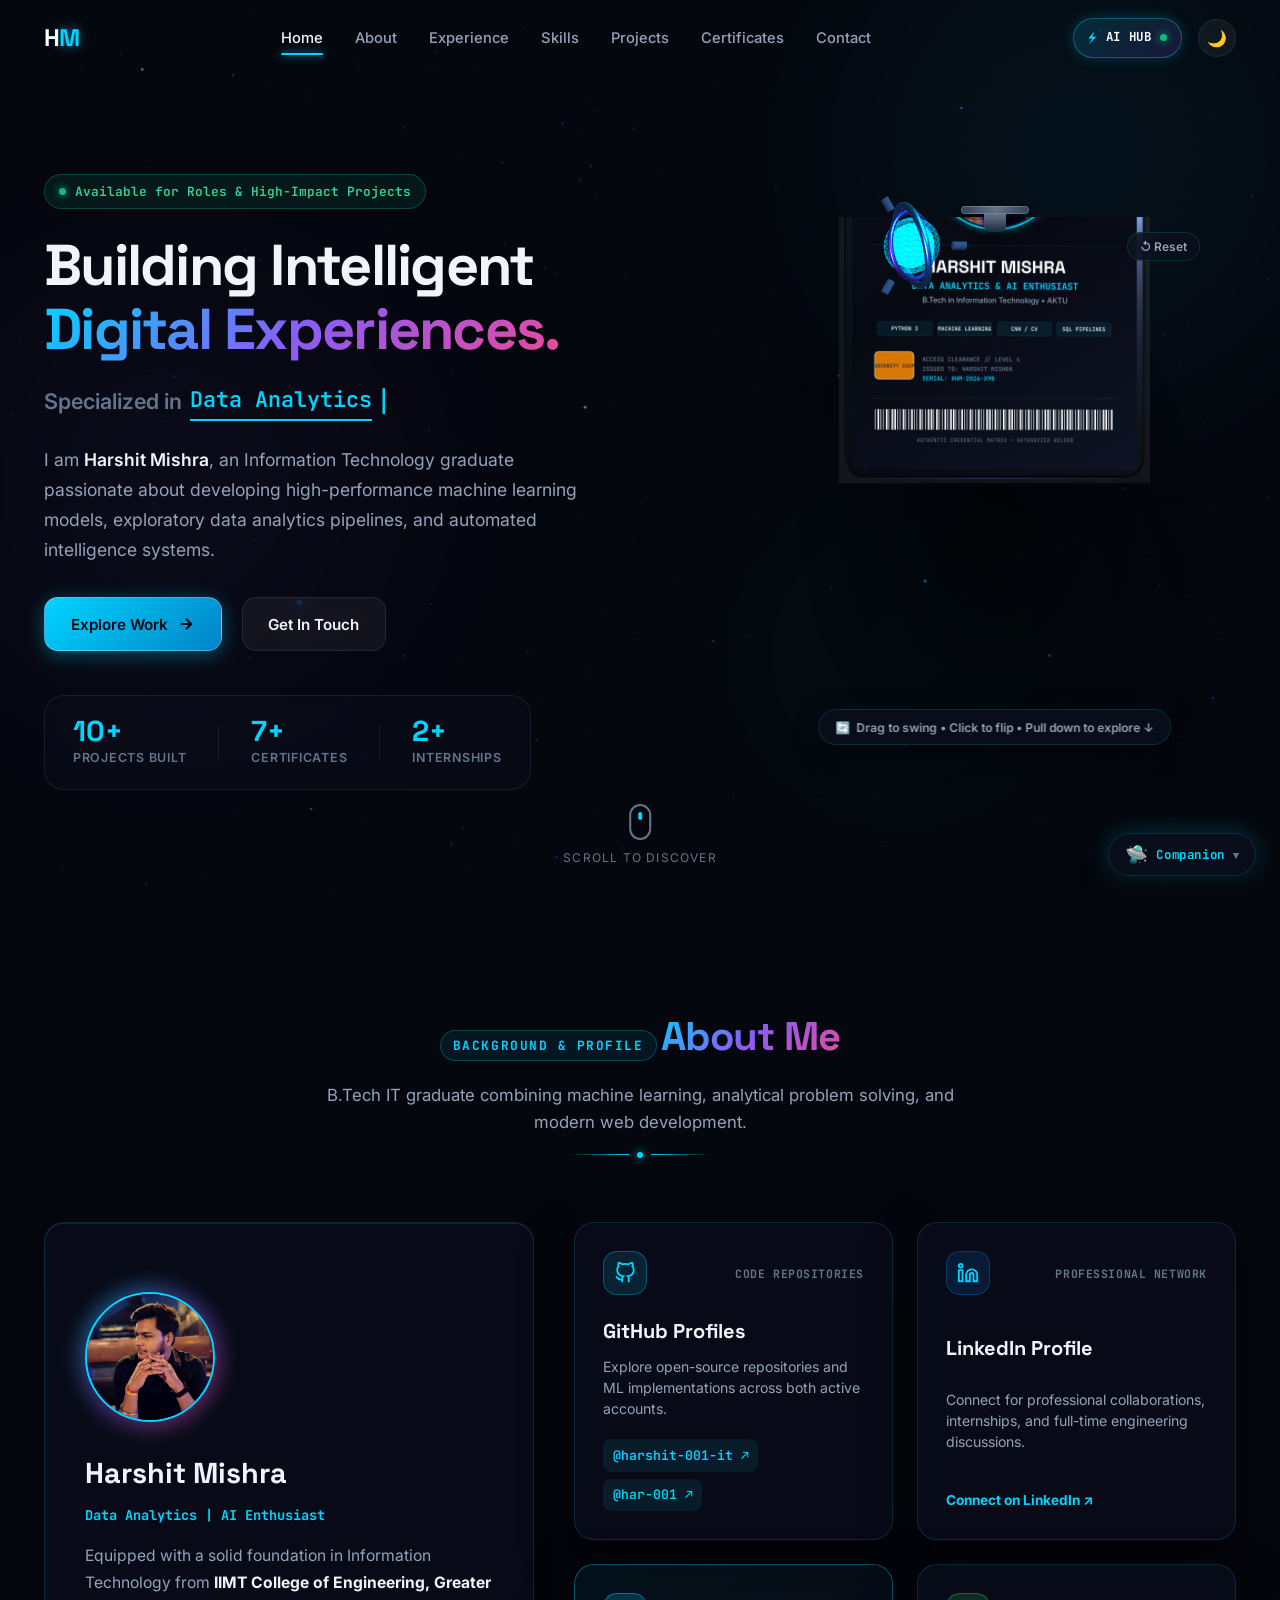
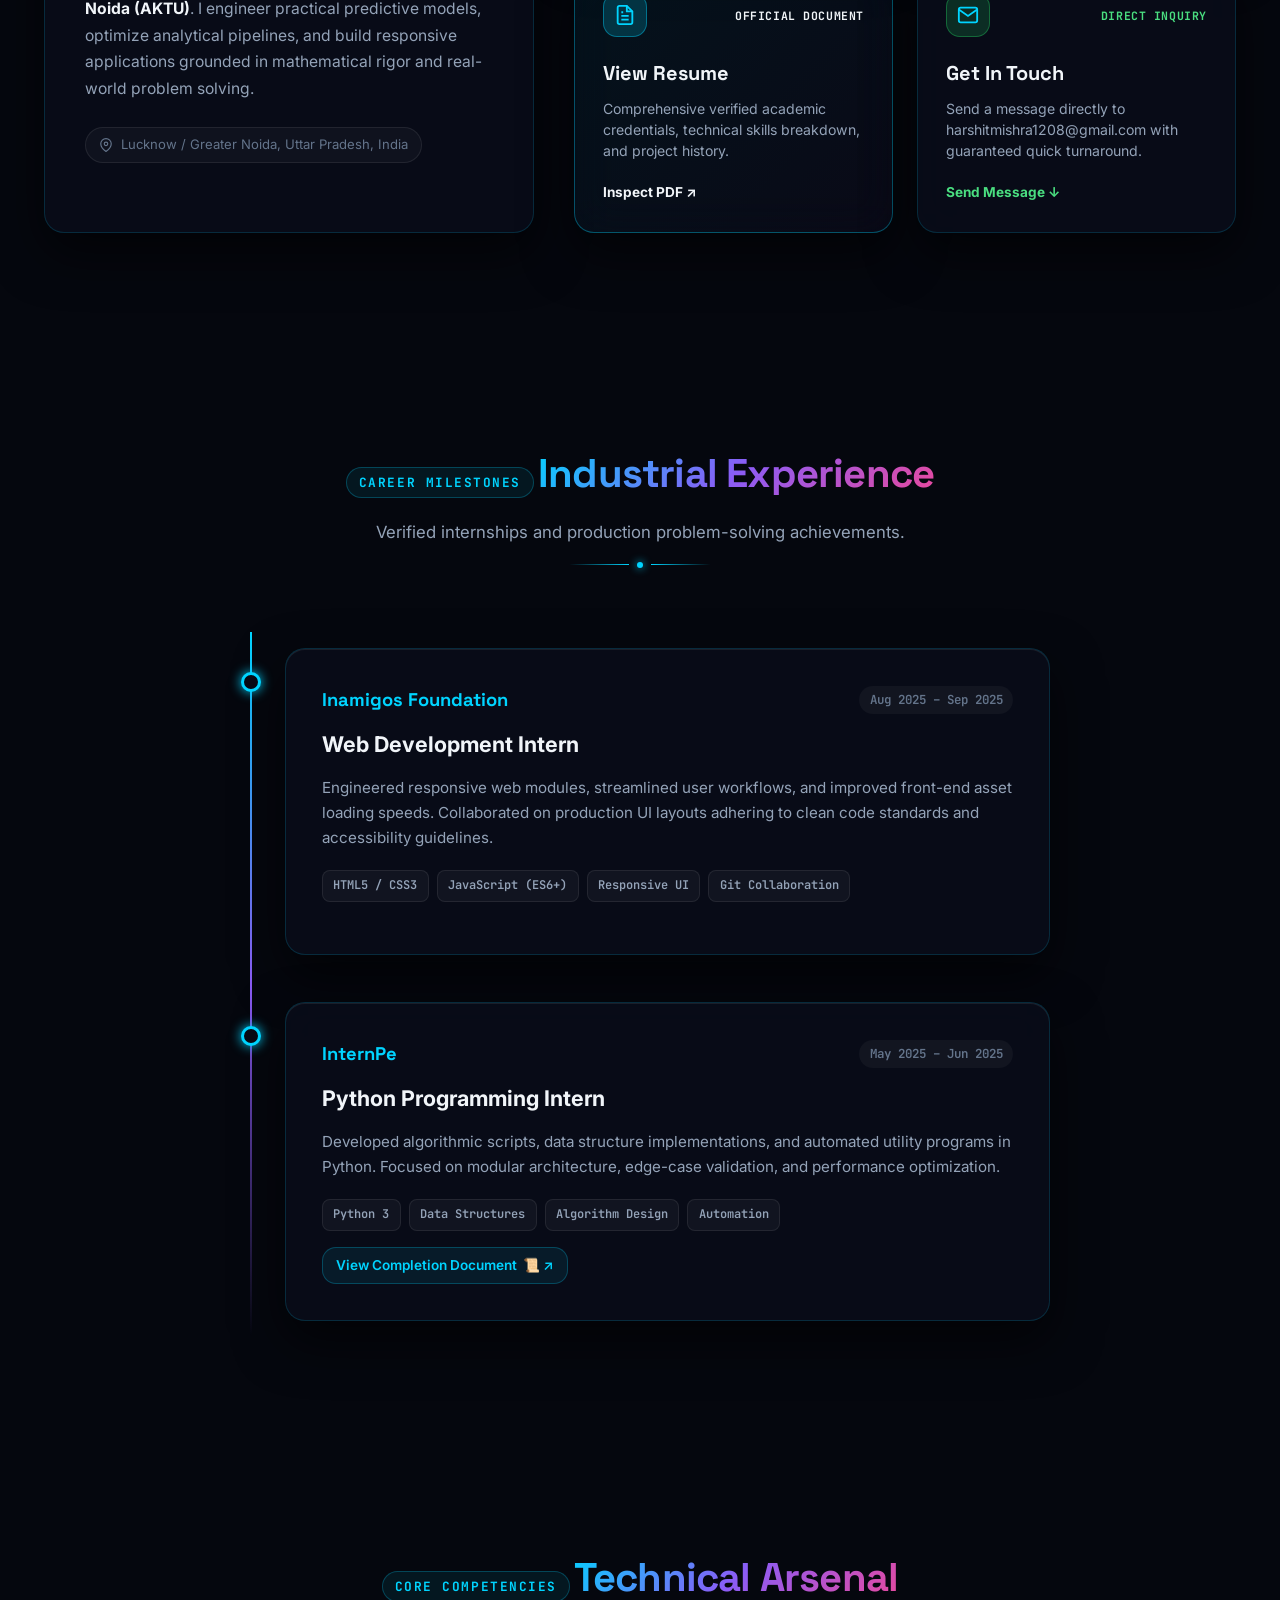
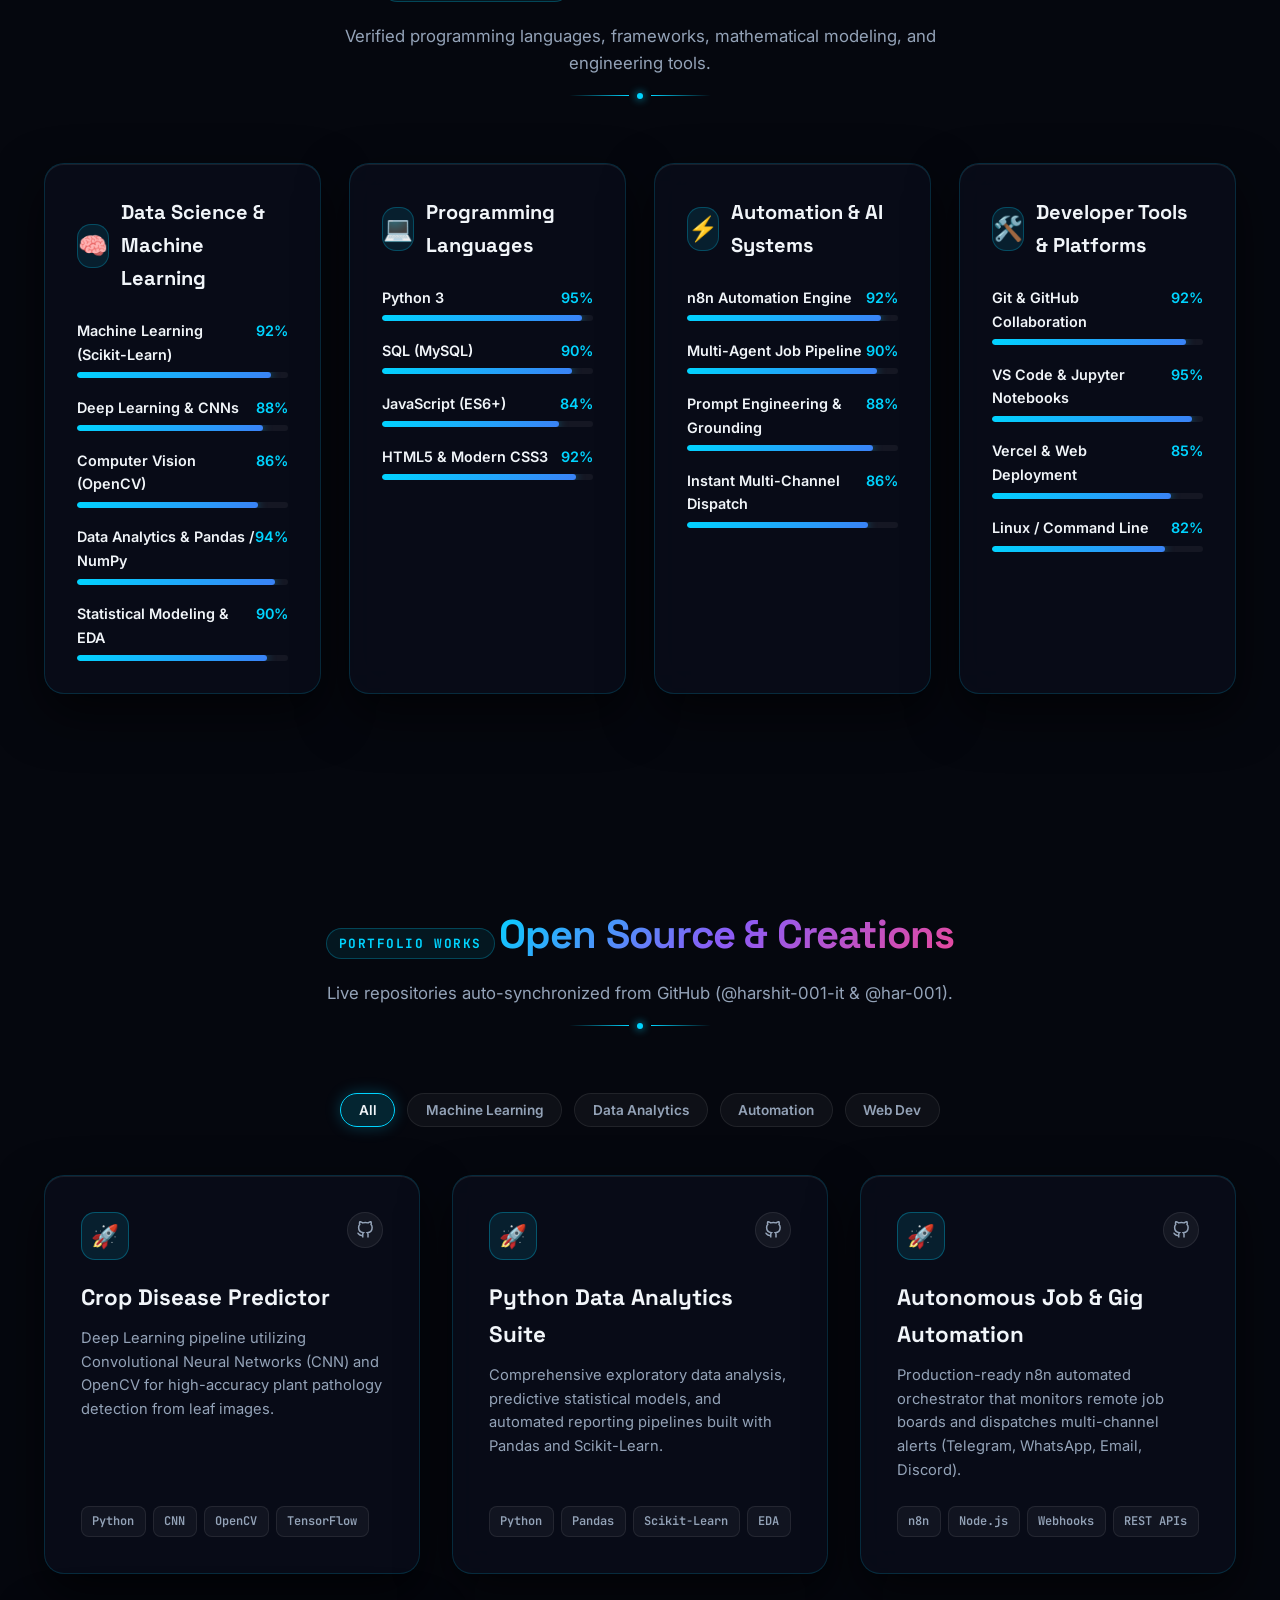
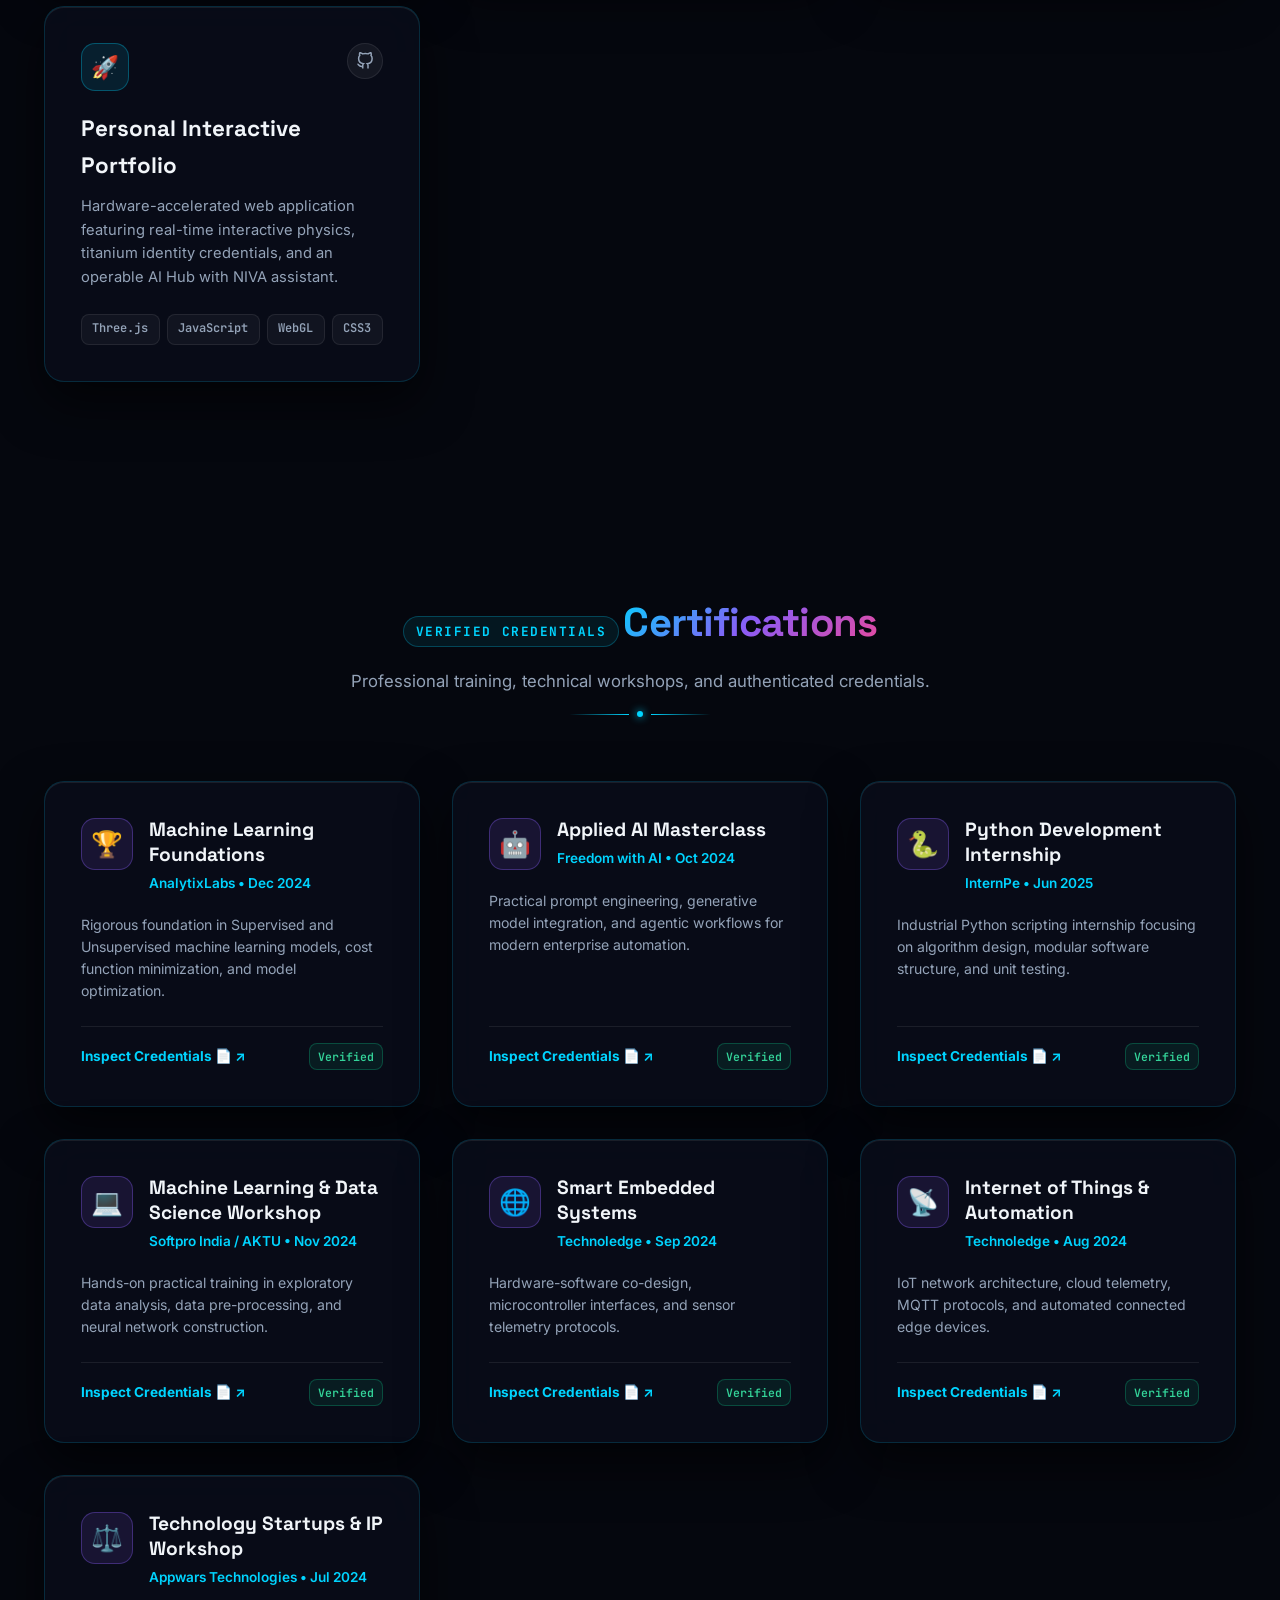
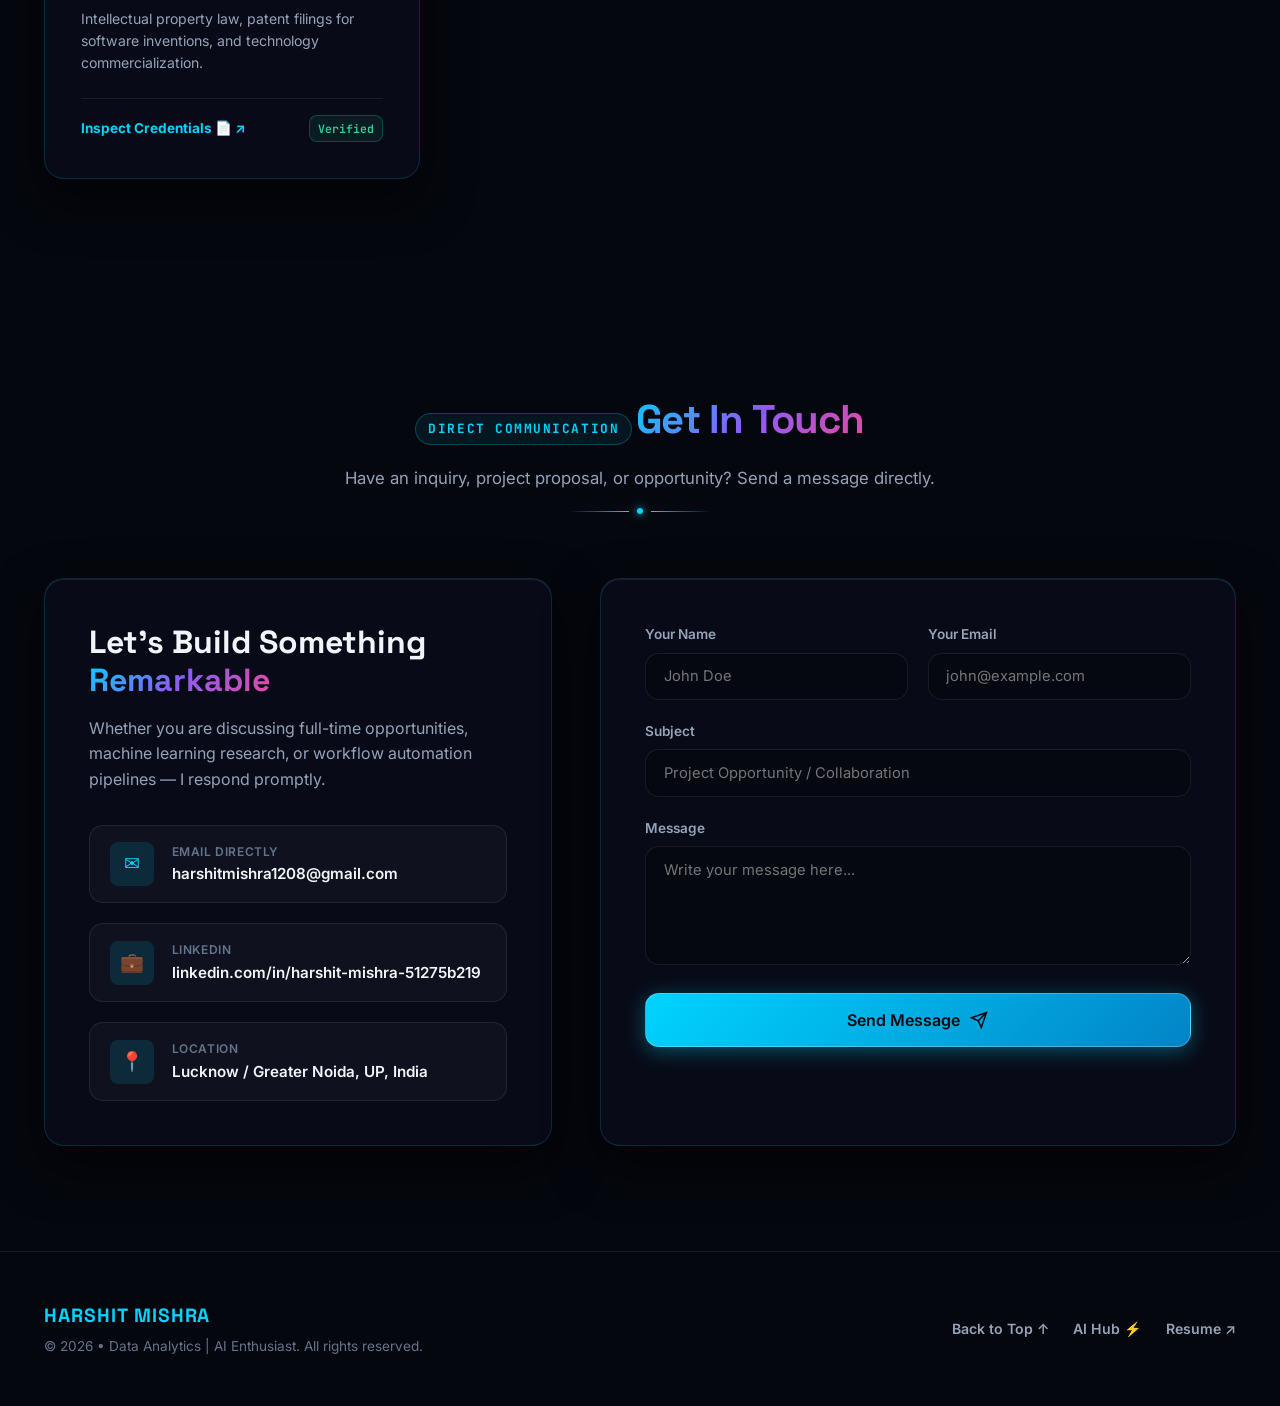
==== commit b545ccb8: "feat: 5-in-1 switchable companion dock, ultra-realistic physical lanyard ID card, roaming bot patrol" ====
--- a/index.html
+++ b/index.html
@@ -502,9 +502,28 @@
     </div>
   </div>
 
+  <!-- Floating Companion Character Selector Dock -->
+  <div class="companion-dock" id="companionDock">
+    <button class="dock-toggle-btn" id="dockToggleBtn" title="Choose Companion Character" aria-label="Toggle Companion Selector">
+      <span class="dock-icon" id="activeCompanionIcon">🛸</span>
+      <span class="dock-label">Companion</span>
+      <span class="dock-arrow">▾</span>
+    </button>
+    <div class="dock-menu" id="dockMenu">
+      <div class="dock-header">Choose Companion</div>
+      <button class="dock-char-btn active" data-char="drone"><span class="char-icon">🛸</span><span class="char-name">Cyber Drone</span></button>
+      <button class="dock-char-btn" data-char="astronaut"><span class="char-icon">👨‍🚀</span><span class="char-name">Astronaut</span></button>
+      <button class="dock-char-btn" data-char="robocat"><span class="char-icon">🐱</span><span class="char-name">Robo-Cat</span></button>
+      <button class="dock-char-btn" data-char="spark"><span class="char-icon">✨</span><span class="char-name">Neural Spark</span></button>
+      <button class="dock-char-btn" data-char="mecha"><span class="char-icon">🤖</span><span class="char-name">Mecha Bot</span></button>
+    </div>
+  </div>
+
   <!-- Three.js Engine -->
   <script src="js/three.min.js"></script>
+  <!-- 5-in-1 Interactive Companion Engine -->
+  <script src="js/companion.js?v=multi-char-v1"></script>
   <!-- Main Application Script -->
-  <script src="js/main.js?v=unified-v8"></script>
+  <script src="js/main.js?v=unified-v9"></script>
 </body>
 </html>
--- a/css/styles.css
+++ b/css/styles.css
@@ -1867,3 +1867,120 @@
     font-size: 1.4rem;
   }
 }
+
+
+/* ---------- FLOATING 3D COMPANION CHARACTER DOCK ---------- */
+.companion-dock {
+  position: fixed;
+  bottom: 24px;
+  right: 24px;
+  z-index: 1002;
+  font-family: var(--font-body);
+}
+
+.dock-toggle-btn {
+  display: inline-flex;
+  align-items: center;
+  gap: 0.5rem;
+  padding: 0.55rem 1rem;
+  background: rgba(11, 15, 29, 0.88);
+  backdrop-filter: blur(16px);
+  -webkit-backdrop-filter: blur(16px);
+  border: 1px solid var(--border-glass);
+  border-radius: var(--radius-full);
+  color: var(--text-primary);
+  font-size: 0.85rem;
+  font-weight: 600;
+  box-shadow: 0 10px 30px rgba(0, 0, 0, 0.5), var(--glow-cyan);
+  cursor: pointer;
+  transition: all 0.25s cubic-bezier(0.2, 0, 0.2, 1);
+}
+
+.dock-toggle-btn:hover {
+  transform: translateY(-2px);
+  border-color: var(--accent-cyan);
+  box-shadow: 0 12px 35px rgba(0, 212, 255, 0.4);
+}
+
+.dock-icon {
+  font-size: 1.15rem;
+}
+
+.dock-label {
+  font-family: var(--font-mono);
+  font-size: 0.78rem;
+  font-weight: 700;
+  letter-spacing: 0.05em;
+  color: var(--accent-cyan);
+}
+
+.dock-arrow {
+  font-size: 0.7rem;
+  color: var(--text-muted);
+  transition: transform 0.25s ease;
+}
+
+.dock-menu {
+  position: absolute;
+  bottom: calc(100% + 12px);
+  right: 0;
+  width: 210px;
+  background: rgba(11, 15, 29, 0.95);
+  backdrop-filter: blur(20px);
+  -webkit-backdrop-filter: blur(20px);
+  border: 1px solid var(--border-glass);
+  border-radius: var(--radius-md);
+  padding: 0.6rem;
+  display: none;
+  flex-direction: column;
+  gap: 0.35rem;
+  box-shadow: 0 20px 45px rgba(0, 0, 0, 0.7);
+  transform: translateY(10px);
+  opacity: 0;
+  transition: opacity 0.25s ease, transform 0.25s ease;
+}
+
+.dock-menu.open {
+  display: flex;
+  transform: translateY(0);
+  opacity: 1;
+}
+
+.dock-header {
+  font-family: var(--font-mono);
+  font-size: 0.7rem;
+  font-weight: 700;
+  text-transform: uppercase;
+  color: var(--text-muted);
+  padding: 0.3rem 0.5rem;
+  border-bottom: 1px solid var(--border-subtle);
+  margin-bottom: 0.25rem;
+}
+
+.dock-char-btn {
+  display: flex;
+  align-items: center;
+  gap: 0.6rem;
+  width: 100%;
+  padding: 0.5rem 0.65rem;
+  border-radius: var(--radius-sm);
+  background: transparent;
+  color: var(--text-secondary);
+  font-size: 0.84rem;
+  font-weight: 600;
+  cursor: pointer;
+  transition: all 0.2s ease;
+  text-align: left;
+}
+
+.dock-char-btn:hover {
+  background: rgba(0, 212, 255, 0.12);
+  color: var(--accent-cyan);
+}
+
+.dock-char-btn.active {
+  background: rgba(0, 212, 255, 0.2);
+  color: #ffffff;
+  border: 1px solid rgba(0, 212, 255, 0.35);
+}
+
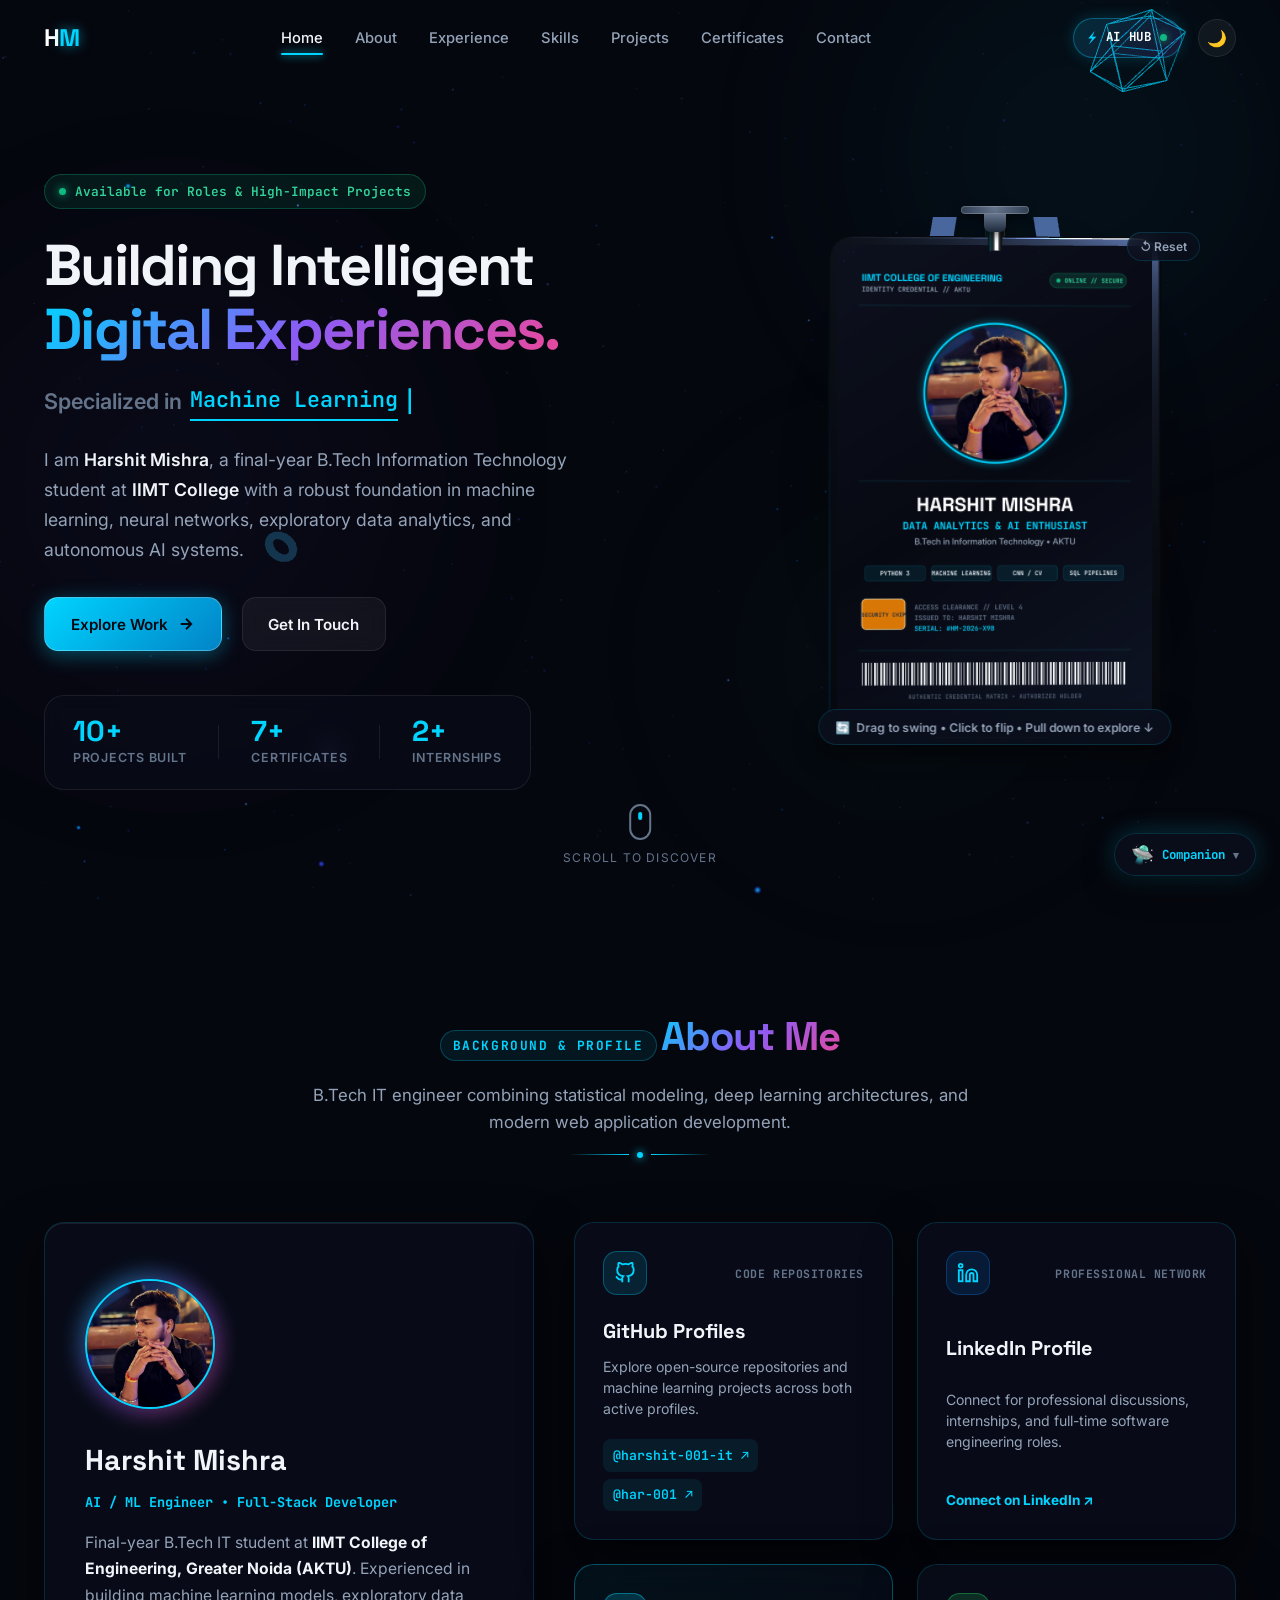
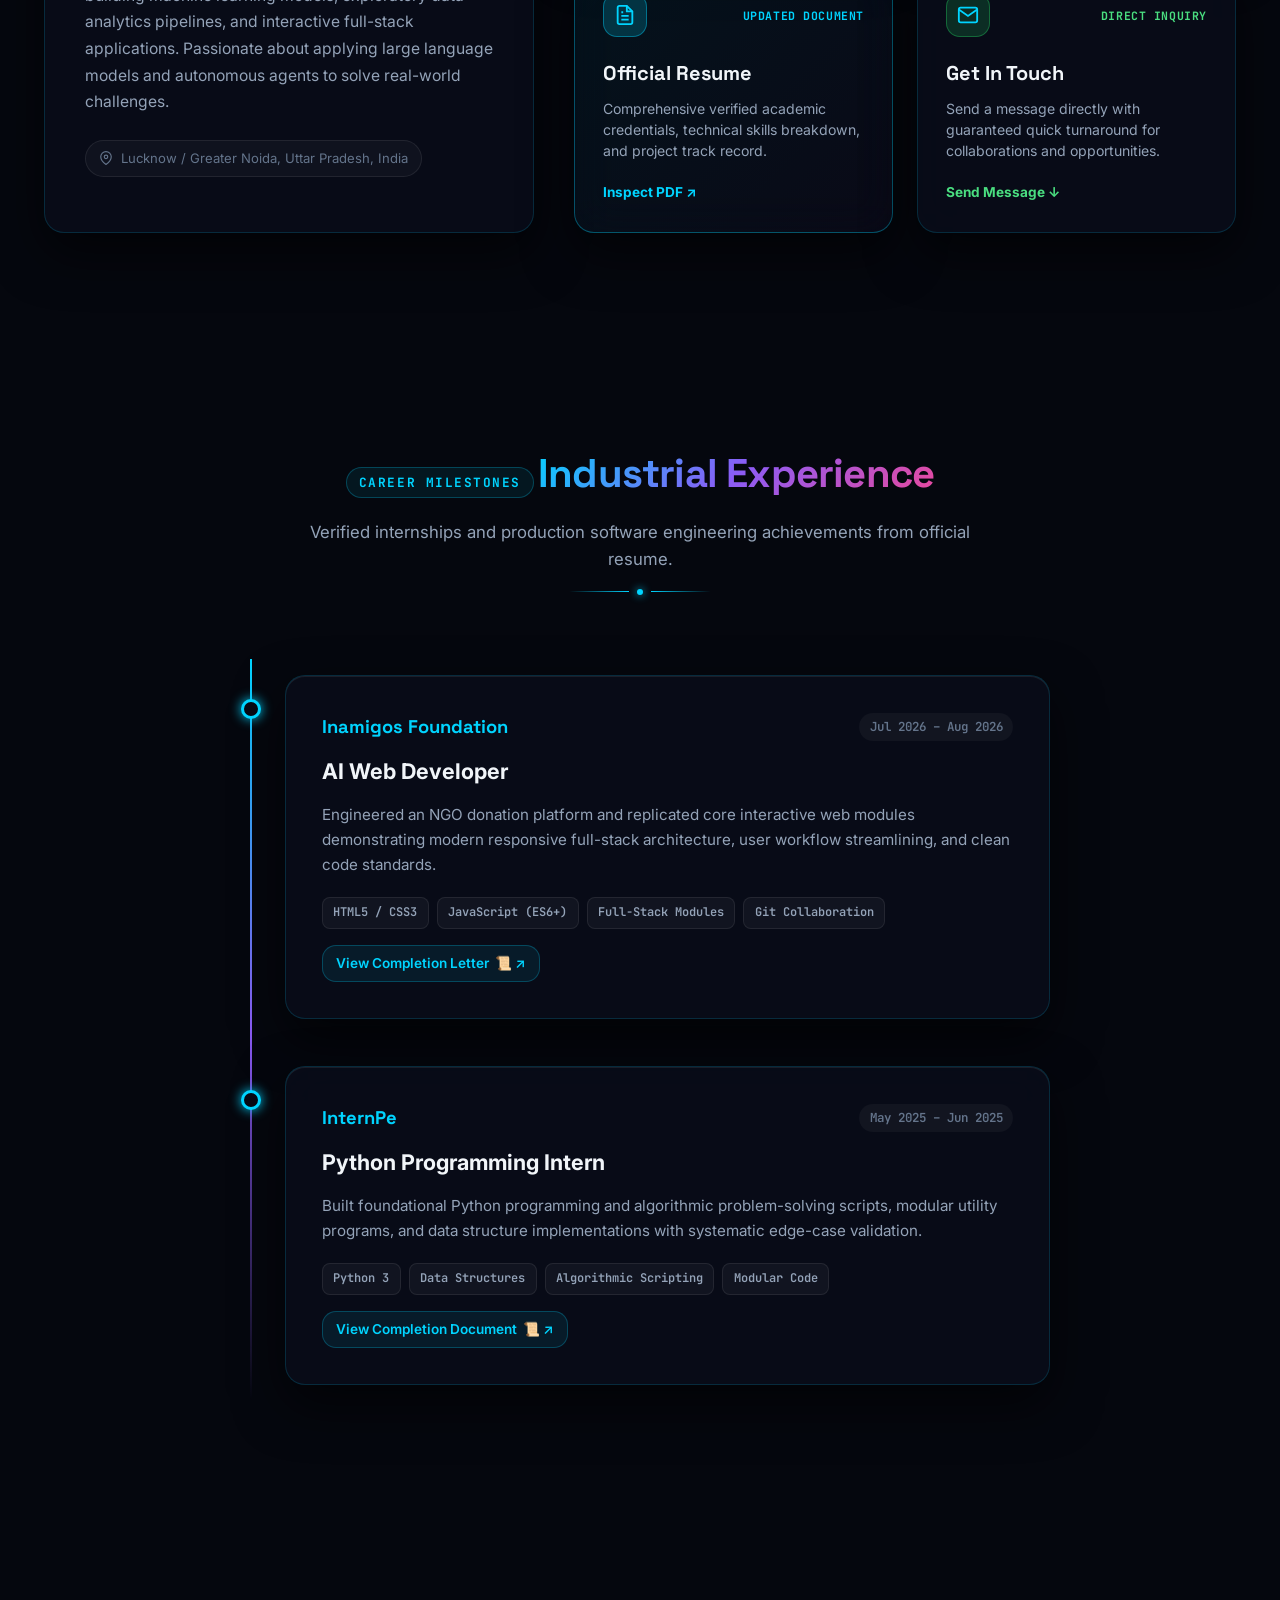
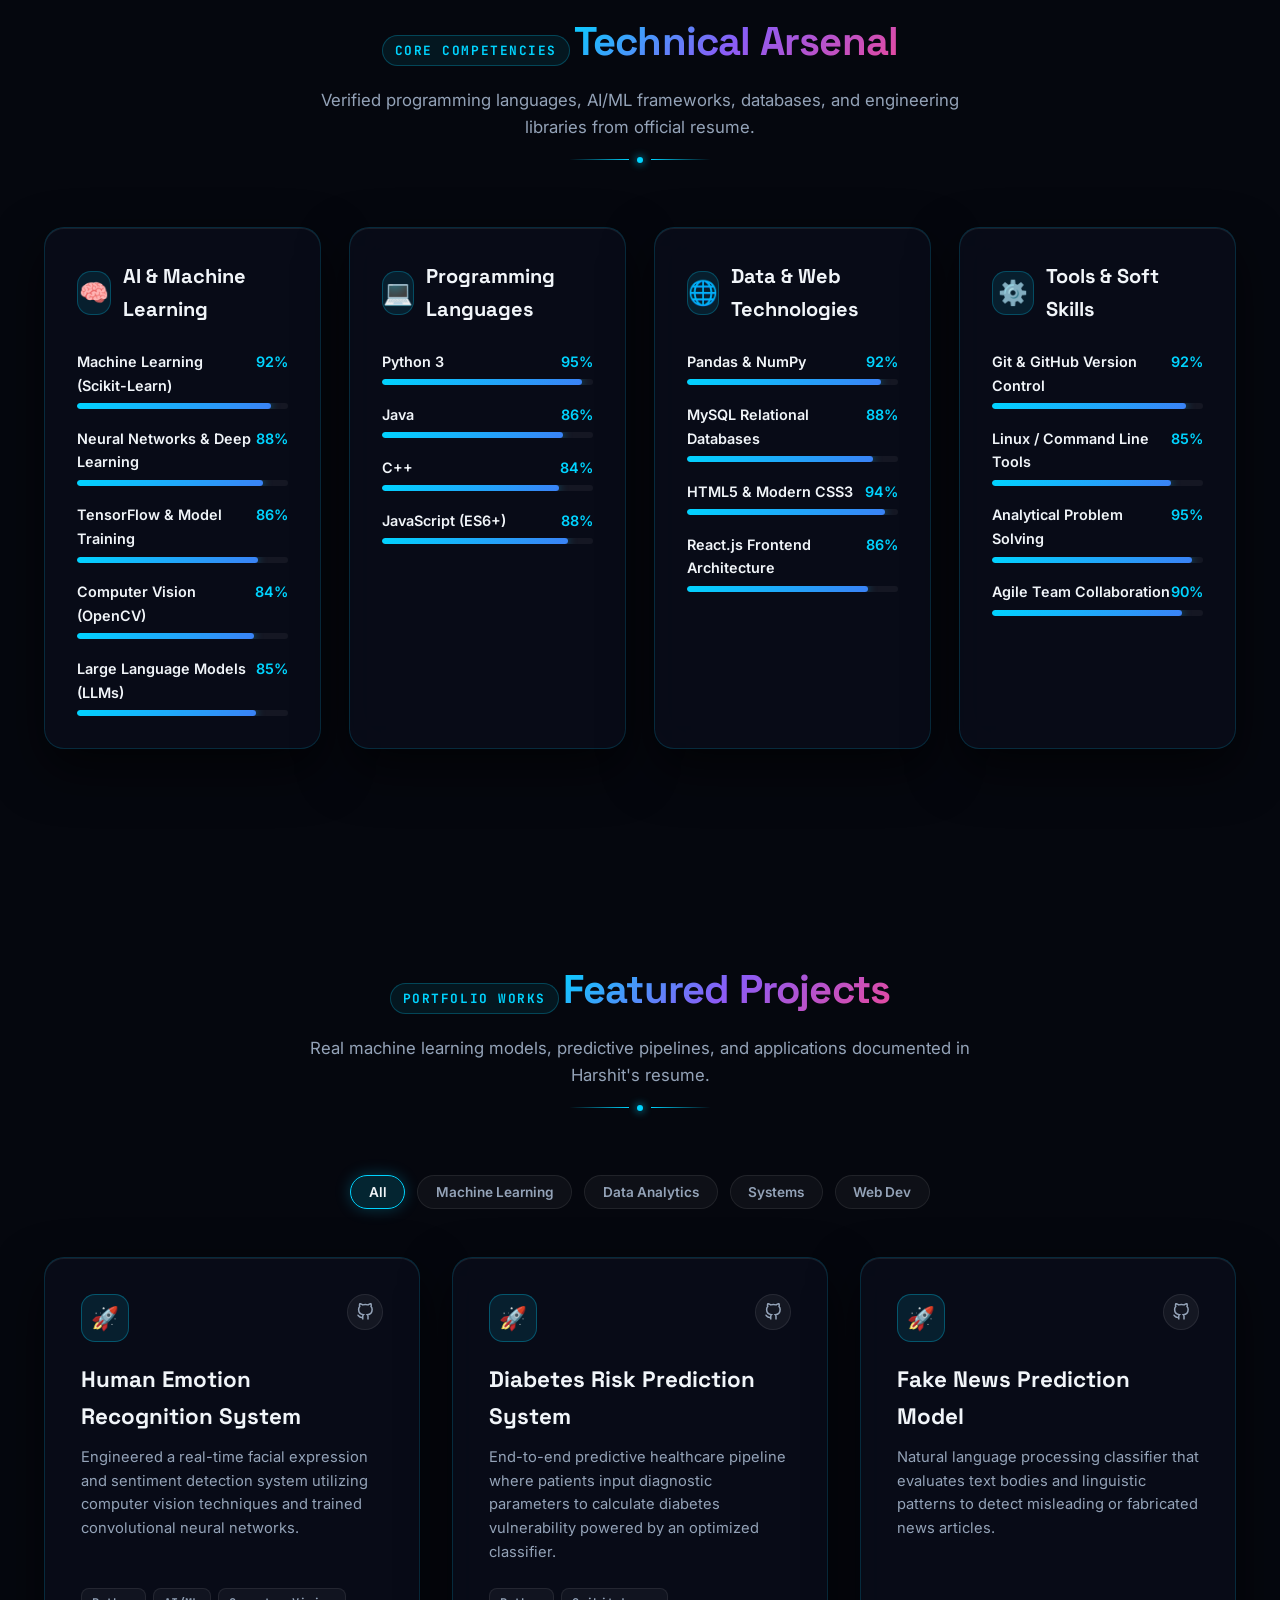
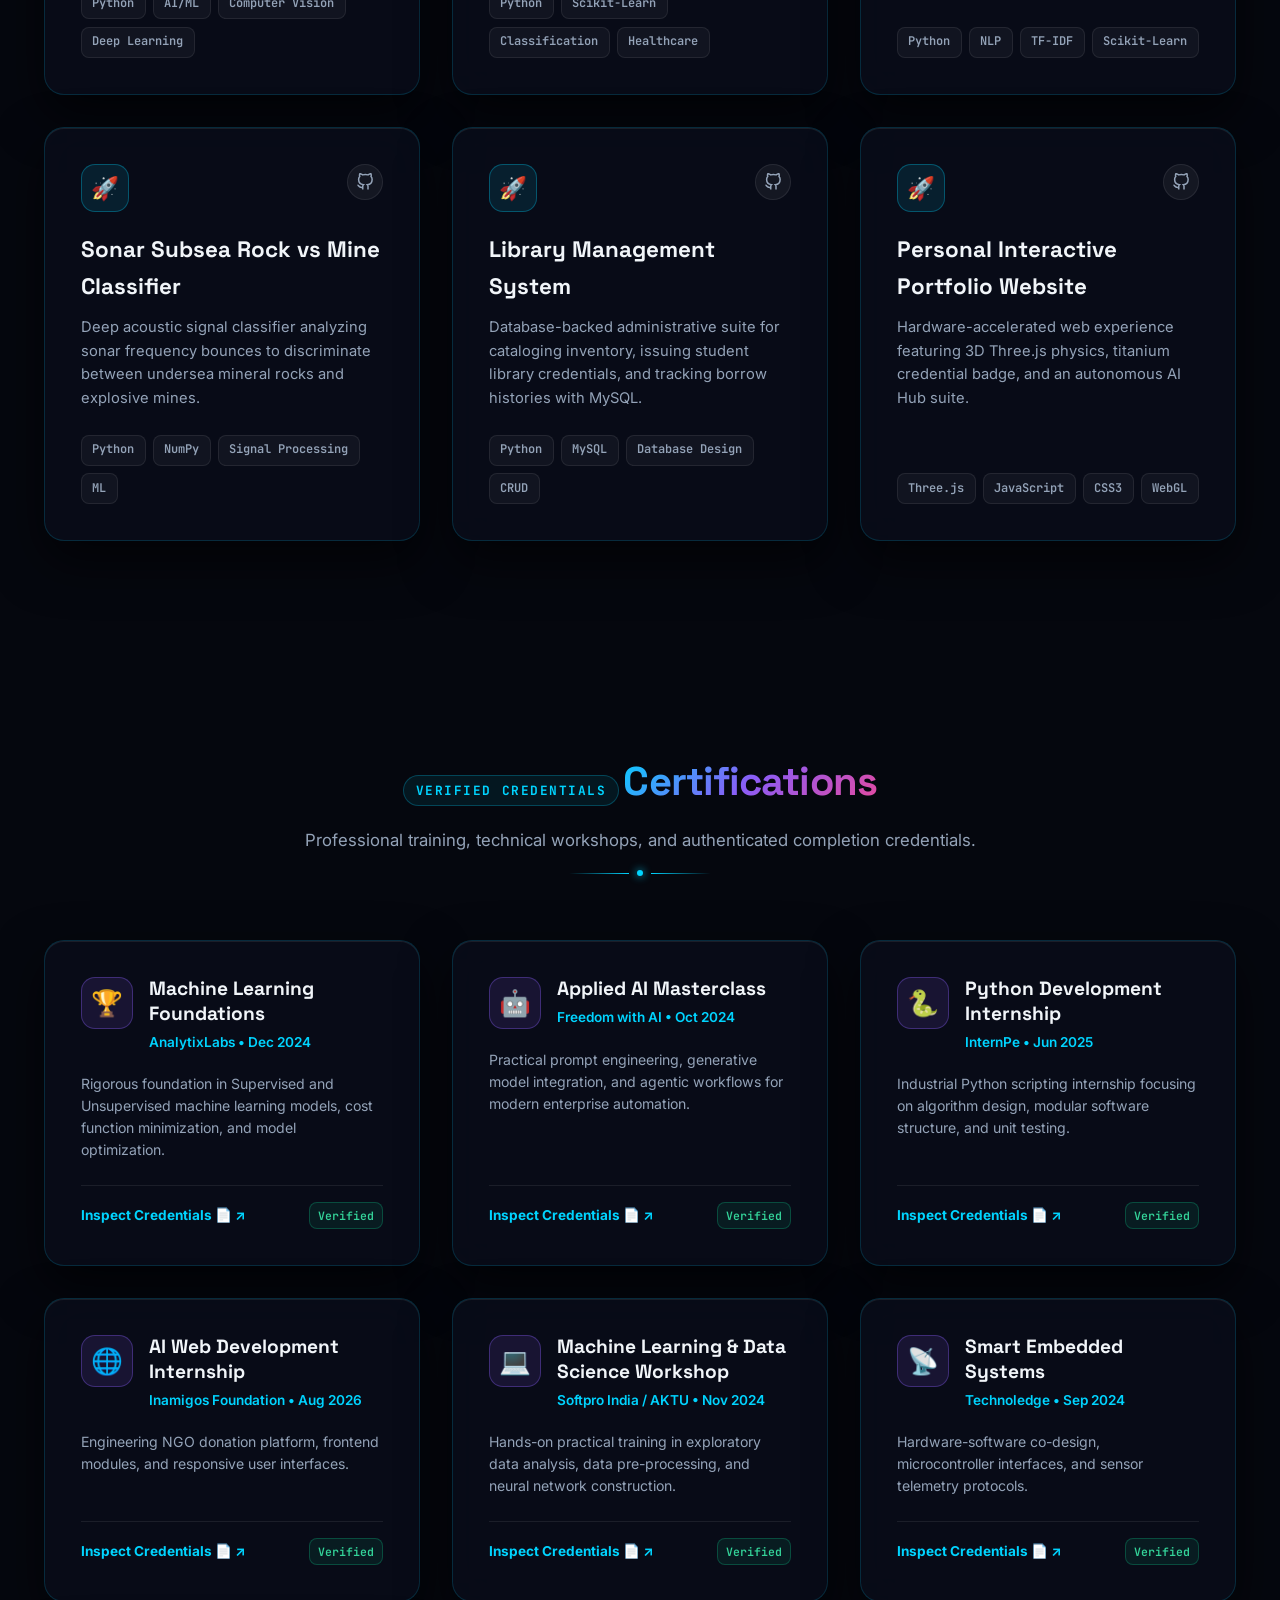
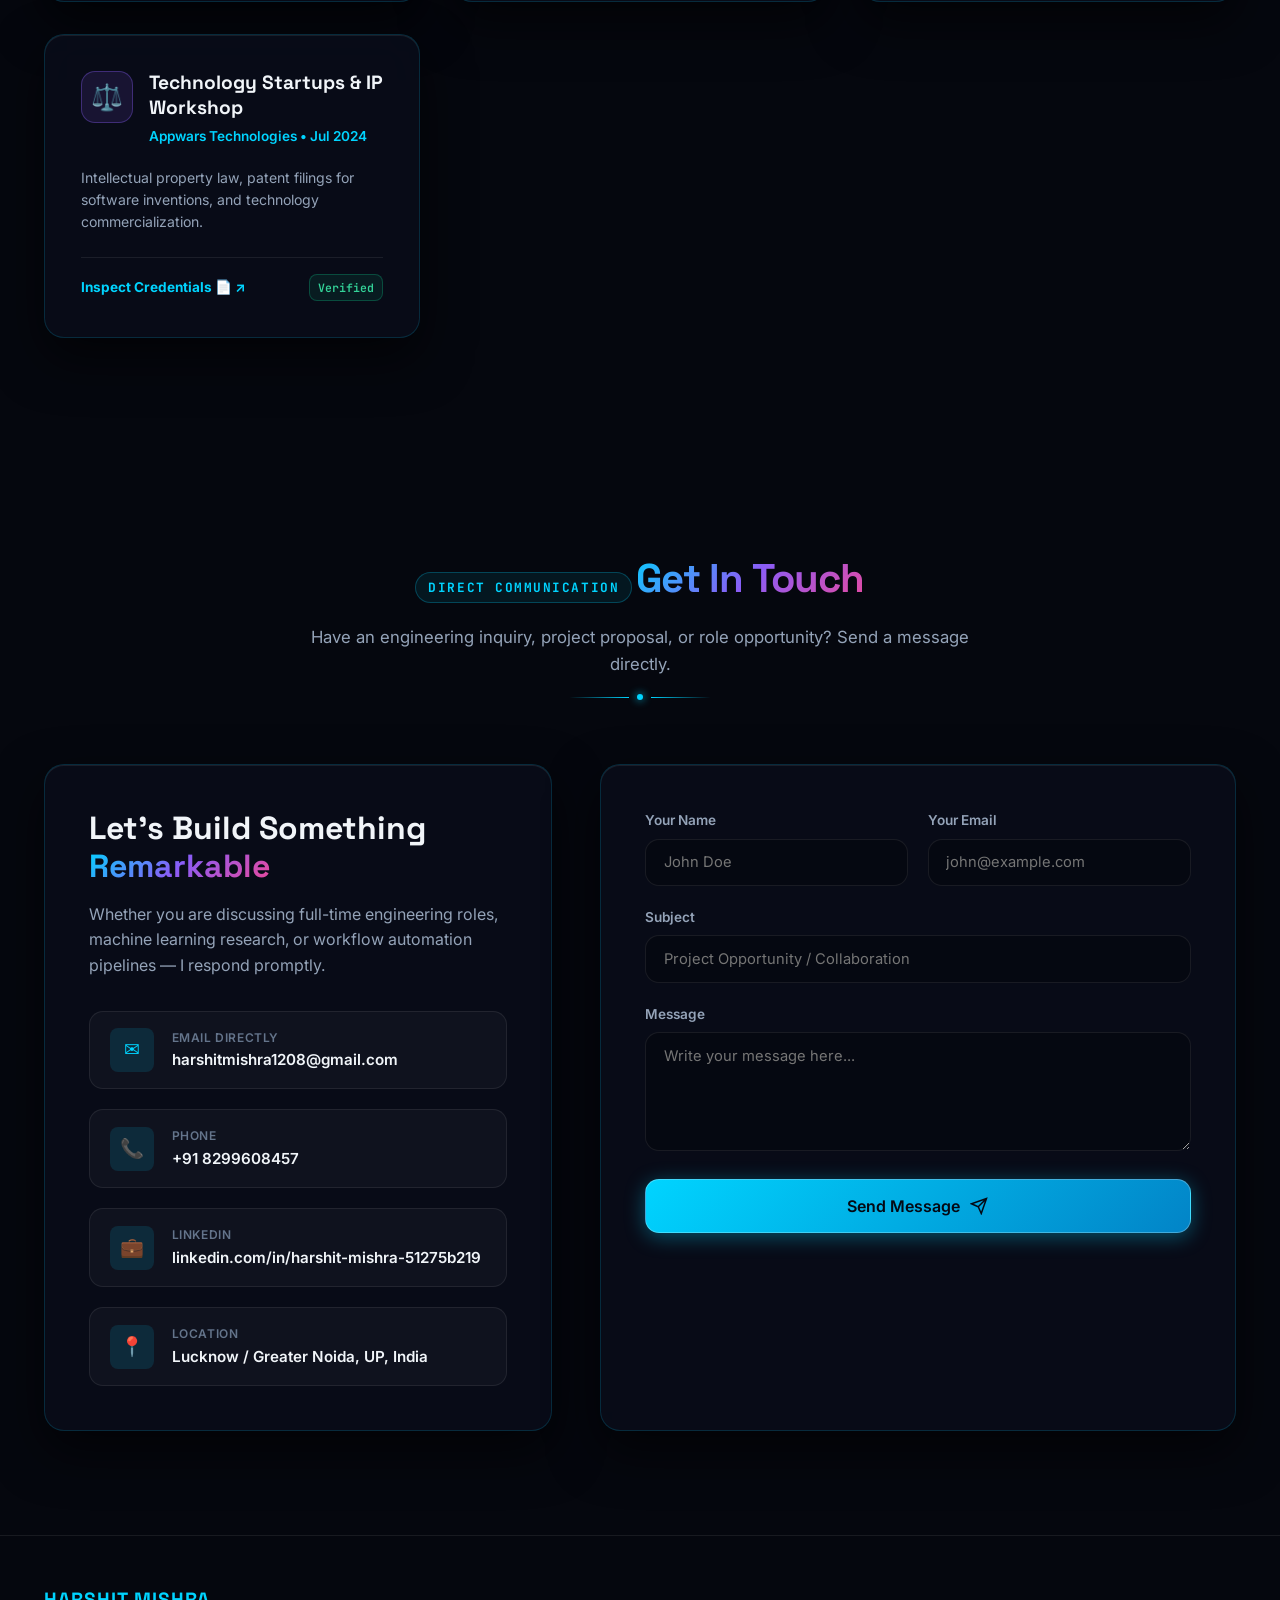
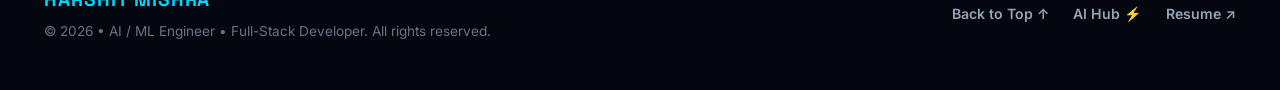
==== commit b0606514: "feat: ground-up rebuild of portfolio and autonomous AI Hub with physical titanium badge and 5-in-1 c" ====
--- a/index.html
+++ b/index.html
@@ -3,31 +3,27 @@
 <head>
   <meta charset="UTF-8" />
   <meta name="viewport" content="width=device-width, initial-scale=1.0" />
-  <title>Harshit Mishra | Data Analytics & AI Enthusiast</title>
-  <meta name="description" content="Official portfolio of Harshit Mishra — Data Analytics specialist, Machine Learning practitioner, and B.Tech Information Technology graduate." />
-  <meta property="og:title" content="Harshit Mishra | Data Analytics & AI Enthusiast" />
-  <meta property="og:description" content="Portfolio of Harshit Mishra — Machine Learning systems, Python Data Analytics, and Autonomous AI Workflows." />
-  <meta property="og:type" content="website" />
-
-  <!-- Fonts -->
+  <title>Harshit Mishra | AI / ML Engineer &amp; Full-Stack Developer</title>
+  <meta name="description" content="Portfolio of Harshit Mishra — Final-year B.Tech IT student at IIMT College specializing in Machine Learning, Neural Networks, Python Solutions, and Autonomous Workflows." />
+  <meta name="author" content="Harshit Mishra" />
+
+  <!-- Google Fonts -->
   <link rel="preconnect" href="https://fonts.googleapis.com" />
   <link rel="preconnect" href="https://fonts.gstatic.com" crossorigin />
   <link href="https://fonts.googleapis.com/css2?family=Inter:wght@300;400;500;600;700;800;900&family=Space+Grotesk:wght@500;600;700;800&family=JetBrains+Mono:wght@500;700&display=swap" rel="stylesheet" />
 
-  <!-- Stylesheet -->
-  <link rel="stylesheet" href="css/styles.css?v=unified-v8" />
-
-  <!-- Favicon -->
+  <!-- Main Stylesheet -->
+  <link rel="stylesheet" href="css/styles.css?v=fresh-build-v1" />
   <link rel="icon" href="data:image/svg+xml,<svg xmlns='http://www.w3.org/2000/svg' viewBox='0 0 100 100'><text y='.9em' font-size='90'>⚡</text></svg>" />
 </head>
 <body>
-  <!-- Full-Page Interactive 3D WebGL Background Canvas -->
+  <!-- Full-Page Interactive Space Canvas -->
   <canvas class="webgl-canvas" id="webglCanvas"></canvas>
 
-  <!-- Micro-Drone Companion Canvas (Non-blocking) -->
+  <!-- Micro-Companion Canvas (Non-blocking) -->
   <canvas class="companion-canvas" id="companionCanvas"></canvas>
 
-  <!-- Ambient Light Gradients -->
+  <!-- Ambient Atmospheric Glows -->
   <div class="ambient-glow glow-1"></div>
   <div class="ambient-glow glow-2"></div>
   <div class="ambient-glow glow-3"></div>
@@ -35,7 +31,7 @@
   <!-- Scroll Progress Indicator -->
   <div class="scroll-progress" id="scrollProgress"></div>
 
-  <!-- Navigation Bar -->
+  <!-- ===== TOP NAVBAR ===== -->
   <nav class="navbar" id="navbar">
     <div class="nav-container">
       <a href="#hero" class="nav-logo">
@@ -44,18 +40,18 @@
 
       <!-- Desktop Links -->
       <ul class="nav-links" id="navLinks">
-        <li><a href="#hero" class="nav-link active" data-section="hero">Home</a></li>
-        <li><a href="#about" class="nav-link" data-section="about">About</a></li>
-        <li><a href="#experience" class="nav-link" data-section="experience">Experience</a></li>
-        <li><a href="#skills" class="nav-link" data-section="skills">Skills</a></li>
-        <li><a href="#projects" class="nav-link" data-section="projects">Projects</a></li>
-        <li><a href="#certificates" class="nav-link" data-section="certificates">Certificates</a></li>
-        <li><a href="#contact" class="nav-link" data-section="contact">Contact</a></li>
+        <li><a href="#hero" class="nav-link active">Home</a></li>
+        <li><a href="#about" class="nav-link">About</a></li>
+        <li><a href="#experience" class="nav-link">Experience</a></li>
+        <li><a href="#skills" class="nav-link">Skills</a></li>
+        <li><a href="#projects" class="nav-link">Projects</a></li>
+        <li><a href="#certificates" class="nav-link">Certificates</a></li>
+        <li><a href="#contact" class="nav-link">Contact</a></li>
       </ul>
 
-      <!-- Navbar Actions -->
+      <!-- Nav Actions -->
       <div class="nav-actions">
-        <a href="ai-hub.html" class="nav-ai-hub-badge" title="Launch Autonomous AI Hub & NIVA">
+        <a href="ai-hub.html" class="nav-ai-hub-badge" title="Launch Autonomous AI Hub">
           <span class="ai-hub-icon">⚡</span>
           <span class="ai-hub-title">AI HUB</span>
           <span class="ai-hub-live-dot"></span>
@@ -76,13 +72,13 @@
       <span>⚡ AI HUB (NIVA &amp; N8N)</span>
       <span class="ai-hub-live-dot"></span>
     </a>
-    <a href="#hero" class="mobile-link" data-section="hero">Home</a>
-    <a href="#about" class="mobile-link" data-section="about">About</a>
-    <a href="#experience" class="mobile-link" data-section="experience">Experience</a>
-    <a href="#skills" class="mobile-link" data-section="skills">Skills</a>
-    <a href="#projects" class="mobile-link" data-section="projects">Projects</a>
-    <a href="#certificates" class="mobile-link" data-section="certificates">Certificates</a>
-    <a href="#contact" class="mobile-link" data-section="contact">Contact</a>
+    <a href="#hero" class="mobile-link">Home</a>
+    <a href="#about" class="mobile-link">About</a>
+    <a href="#experience" class="mobile-link">Experience</a>
+    <a href="#skills" class="mobile-link">Skills</a>
+    <a href="#projects" class="mobile-link">Projects</a>
+    <a href="#certificates" class="mobile-link">Certificates</a>
+    <a href="#contact" class="mobile-link">Contact</a>
   </div>
 
   <!-- ===== SECTION 1: HERO ===== -->
@@ -102,12 +98,12 @@
 
         <div class="hero-role-wrapper">
           <span class="role-prefix">Specialized in</span>
-          <span class="role-typewriter" id="typewriter">Data Analytics</span>
+          <span class="role-typewriter" id="typewriter">Machine Learning</span>
           <span class="cursor-blink">|</span>
         </div>
 
         <p class="hero-desc">
-          I am <strong>Harshit Mishra</strong>, an Information Technology graduate passionate about developing high-performance machine learning models, exploratory data analytics pipelines, and automated intelligence systems.
+          I am <strong>Harshit Mishra</strong>, a final-year B.Tech Information Technology student at <strong>IIMT College</strong> with a robust foundation in machine learning, neural networks, exploratory data analytics, and autonomous AI systems.
         </p>
 
         <div class="hero-cta-group">
@@ -138,7 +134,7 @@
         </div>
       </div>
 
-      <!-- Right Column: Physical Titanium ID-Card Stage -->
+      <!-- Right Column: Physical Titanium ID Card Stage -->
       <div class="hero-col-right">
         <div class="hero-stage-wrapper">
           <div class="stage-top-mount">
@@ -153,14 +149,12 @@
             <button class="card-reset-btn" id="cardResetBtn" title="Reset card orientation" aria-label="Reset Card Orientation">
               ↺ Reset
             </button>
-            <!-- Accessible Fallback -->
             <div class="id-card-fallback" id="idCardFallback" style="display:none;">
               <div class="fallback-card glass">
                 <img src="image.png" alt="Harshit Mishra" class="fallback-avatar" />
                 <h3>Harshit Mishra</h3>
-                <p class="fallback-role">Data Analytics | AI Enthusiast</p>
-                <div class="fallback-badge">IIMT College • B.Tech IT</div>
-                <div class="fallback-tech">Python • ML • Data Science • SQL</div>
+                <p class="fallback-role">Data Analytics &bull; AI / ML</p>
+                <div class="fallback-badge">IIMT College &bull; B.Tech IT</div>
               </div>
             </div>
           </div>
@@ -181,7 +175,7 @@
       <div class="section-heading reveal">
         <span class="section-kicker">Background &amp; Profile</span>
         <h2 class="gradient-text">About Me</h2>
-        <p>B.Tech IT graduate combining machine learning, analytical problem solving, and modern web development.</p>
+        <p>B.Tech IT engineer combining statistical modeling, deep learning architectures, and modern web application development.</p>
         <div class="decor-line"><span class="dot"></span></div>
       </div>
 
@@ -193,9 +187,9 @@
           </div>
           <div class="about-quick-details">
             <h3>Harshit Mishra</h3>
-            <span class="quick-title">Data Analytics | AI Enthusiast</span>
+            <span class="quick-title">AI / ML Engineer &bull; Full-Stack Developer</span>
             <p class="about-bio">
-              Equipped with a solid foundation in Information Technology from <strong>IIMT College of Engineering, Greater Noida (AKTU)</strong>. I engineer practical predictive models, optimize analytical pipelines, and build responsive applications grounded in mathematical rigor and real-world problem solving.
+              Final-year B.Tech IT student at <strong>IIMT College of Engineering, Greater Noida (AKTU)</strong>. Experienced in building machine learning models, exploratory data analytics pipelines, and interactive full-stack applications. Passionate about applying large language models and autonomous agents to solve real-world challenges.
             </p>
             <div class="location-pill">
               <svg width="14" height="14" viewBox="0 0 24 24" fill="none" stroke="currentColor" stroke-width="2"><path d="M21 10c0 7-9 13-9 13s-9-6-9-13a9 9 0 0 1 18 0z"/><circle cx="12" cy="10" r="3"/></svg>
@@ -206,7 +200,7 @@
 
         <div class="about-actions-grid reveal">
           <!-- Card 1: GitHub -->
-          <div class="action-card tilt-card github-action-card">
+          <div class="action-card tilt-card">
             <div class="action-card-header">
               <div class="action-icon">
                 <svg width="22" height="22" viewBox="0 0 24 24" fill="none" stroke="currentColor" stroke-width="2"><path d="M9 19c-5 1.5-5-2.5-7-3m14 6v-3.87a3.37 3.37 0 0 0-.94-2.61c3.14-.35 6.44-1.54 6.44-7A5.44 5.44 0 0 0 20 4.77 5.07 5.07 0 0 0 19.91 1S18.73.65 16 2.48a13.38 13.38 0 0 0-7 0C6.27.65 5.09 1 5.09 1A5.07 5.07 0 0 0 5 4.77a5.44 5.44 0 0 0-1.5 3.78c0 5.42 3.3 6.61 6.44 7A3.37 3.37 0 0 0 9 18.13V22"/></svg>
@@ -214,7 +208,7 @@
               <span class="action-tag">Code Repositories</span>
             </div>
             <h4 class="action-title">GitHub Profiles</h4>
-            <p class="action-desc">Explore open-source repositories and ML implementations across both active accounts.</p>
+            <p class="action-desc">Explore open-source repositories and machine learning projects across both active profiles.</p>
             <div class="github-dual-links">
               <a href="https://github.com/harshit-001-it" target="_blank" rel="noopener" class="sub-link">@harshit-001-it ↗</a>
               <a href="https://github.com/har-001" target="_blank" rel="noopener" class="sub-link">@har-001 ↗</a>
@@ -230,21 +224,21 @@
               <span class="action-tag">Professional Network</span>
             </div>
             <h4 class="action-title">LinkedIn Profile</h4>
-            <p class="action-desc">Connect for professional collaborations, internships, and full-time engineering discussions.</p>
+            <p class="action-desc">Connect for professional discussions, internships, and full-time software engineering roles.</p>
             <span class="action-cta-text">Connect on LinkedIn ↗</span>
           </a>
 
-          <!-- Card 3: Resume -->
-          <a href="Harshit_Mishra.pdf" target="_blank" rel="noopener" class="action-card tilt-card highlight-card">
+          <!-- Card 3: Resume PDF -->
+          <a href="Harshit_Mishra_Resume.pdf" target="_blank" rel="noopener" class="action-card tilt-card highlight-card">
             <div class="action-card-header">
               <div class="action-icon" style="background:rgba(0,212,255,0.18);border-color:rgba(0,212,255,0.4);">
                 <svg width="22" height="22" viewBox="0 0 24 24" fill="none" stroke="currentColor" stroke-width="2"><path d="M14 2H6a2 2 0 0 0-2 2v16a2 2 0 0 0 2 2h12a2 2 0 0 0 2-2V8z"/><polyline points="14 2 14 8 20 8"/><line x1="16" y1="13" x2="8" y2="13"/><line x1="16" y1="17" x2="8" y2="17"/><polyline points="10 9 9 9 8 9"/></svg>
               </div>
-              <span class="action-tag" style="color:var(--accent);">Official Document</span>
-            </div>
-            <h4 class="action-title">View Resume</h4>
-            <p class="action-desc">Comprehensive verified academic credentials, technical skills breakdown, and project history.</p>
-            <span class="action-cta-text" style="color:var(--accent);">Inspect PDF ↗</span>
+              <span class="action-tag" style="color:var(--accent-cyan);">Updated Document</span>
+            </div>
+            <h4 class="action-title">Official Resume</h4>
+            <p class="action-desc">Comprehensive verified academic credentials, technical skills breakdown, and project track record.</p>
+            <span class="action-cta-text" style="color:var(--accent-cyan);">Inspect PDF ↗</span>
           </a>
 
           <!-- Card 4: Contact -->
@@ -256,7 +250,7 @@
               <span class="action-tag" style="color:#4ade80;">Direct Inquiry</span>
             </div>
             <h4 class="action-title">Get In Touch</h4>
-            <p class="action-desc">Send a message directly to harshitmishra1208@gmail.com with guaranteed quick turnaround.</p>
+            <p class="action-desc">Send a message directly with guaranteed quick turnaround for collaborations and opportunities.</p>
             <span class="action-cta-text" style="color:#4ade80;">Send Message ↓</span>
           </a>
         </div>
@@ -270,28 +264,33 @@
       <div class="section-heading reveal">
         <span class="section-kicker">Career Milestones</span>
         <h2 class="gradient-text">Industrial Experience</h2>
-        <p>Verified internships and production problem-solving achievements.</p>
+        <p>Verified internships and production software engineering achievements from official resume.</p>
         <div class="decor-line"><span class="dot"></span></div>
       </div>
 
       <div class="experience-timeline">
-        <!-- Milestone 1: Inamigos -->
+        <!-- Milestone 1: Inamigos Foundation -->
         <div class="timeline-item reveal">
           <div class="timeline-dot"></div>
           <div class="timeline-card glass tilt-card">
             <div class="timeline-badge-row">
               <span class="company-badge">Inamigos Foundation</span>
-              <span class="date-badge">Aug 2025 – Sep 2025</span>
-            </div>
-            <h3 class="role-title">Web Development Intern</h3>
+              <span class="date-badge">Jul 2026 – Aug 2026</span>
+            </div>
+            <h3 class="role-title">AI Web Developer</h3>
             <p class="role-desc">
-              Engineered responsive web modules, streamlined user workflows, and improved front-end asset loading speeds. Collaborated on production UI layouts adhering to clean code standards and accessibility guidelines.
+              Engineered an NGO donation platform and replicated core interactive web modules demonstrating modern responsive full-stack architecture, user workflow streamlining, and clean code standards.
             </p>
             <div class="tech-tags-row">
               <span class="tech-tag">HTML5 / CSS3</span>
               <span class="tech-tag">JavaScript (ES6+)</span>
-              <span class="tech-tag">Responsive UI</span>
+              <span class="tech-tag">Full-Stack Modules</span>
               <span class="tech-tag">Git Collaboration</span>
+            </div>
+            <div class="timeline-cert-link">
+              <a href="Certificates/Inamigos Completion letter 1.pdf" target="_blank" rel="noopener" class="cert-link-btn">
+                <span>View Completion Letter</span> 📜 ↗
+              </a>
             </div>
           </div>
         </div>
@@ -306,13 +305,13 @@
             </div>
             <h3 class="role-title">Python Programming Intern</h3>
             <p class="role-desc">
-              Developed algorithmic scripts, data structure implementations, and automated utility programs in Python. Focused on modular architecture, edge-case validation, and performance optimization.
+              Built foundational Python programming and algorithmic problem-solving scripts, modular utility programs, and data structure implementations with systematic edge-case validation.
             </p>
             <div class="tech-tags-row">
               <span class="tech-tag">Python 3</span>
               <span class="tech-tag">Data Structures</span>
-              <span class="tech-tag">Algorithm Design</span>
-              <span class="tech-tag">Automation</span>
+              <span class="tech-tag">Algorithmic Scripting</span>
+              <span class="tech-tag">Modular Code</span>
             </div>
             <div class="timeline-cert-link">
               <a href="Certificates/InternPe Completion Letter.png" target="_blank" rel="noopener" class="cert-link-btn">
@@ -331,12 +330,12 @@
       <div class="section-heading reveal">
         <span class="section-kicker">Core Competencies</span>
         <h2 class="gradient-text">Technical Arsenal</h2>
-        <p>Verified programming languages, frameworks, mathematical modeling, and engineering tools.</p>
+        <p>Verified programming languages, AI/ML frameworks, databases, and engineering libraries from official resume.</p>
         <div class="decor-line"><span class="dot"></span></div>
       </div>
 
       <div class="skills-grid" id="skillsGrid">
-        <!-- Rendered dynamically by main.js with 3D tilt -->
+        <!-- Injected dynamically by main.js with 3D tilt -->
       </div>
     </div>
   </section>
@@ -346,17 +345,17 @@
     <div class="container">
       <div class="section-heading reveal">
         <span class="section-kicker">Portfolio Works</span>
-        <h2 class="gradient-text">Open Source &amp; Creations</h2>
-        <p>Live repositories auto-synchronized from GitHub (@harshit-001-it &amp; @har-001).</p>
+        <h2 class="gradient-text">Featured Projects</h2>
+        <p>Real machine learning models, predictive pipelines, and applications documented in Harshit's resume.</p>
         <div class="decor-line"><span class="dot"></span></div>
       </div>
 
       <div class="project-filters reveal" id="projectFilters">
-        <!-- Filter buttons injected by main.js -->
+        <!-- Filter pills injected by main.js -->
       </div>
 
       <div class="projects-grid" id="projectsGrid">
-        <!-- Project cards injected dynamically with 3D tilt -->
+        <!-- Injected dynamically by main.js with 3D tilt -->
       </div>
     </div>
   </section>
@@ -367,7 +366,7 @@
       <div class="section-heading reveal">
         <span class="section-kicker">Verified Credentials</span>
         <h2 class="gradient-text">Certifications</h2>
-        <p>Professional training, technical workshops, and authenticated credentials.</p>
+        <p>Professional training, technical workshops, and authenticated completion credentials.</p>
         <div class="decor-line"><span class="dot"></span></div>
       </div>
 
@@ -383,16 +382,16 @@
       <div class="section-heading reveal">
         <span class="section-kicker">Direct Communication</span>
         <h2 class="gradient-text">Get In Touch</h2>
-        <p>Have an inquiry, project proposal, or opportunity? Send a message directly.</p>
+        <p>Have an engineering inquiry, project proposal, or role opportunity? Send a message directly.</p>
         <div class="decor-line"><span class="dot"></span></div>
       </div>
 
       <div class="contact-grid">
-        <!-- Contact Information -->
+        <!-- Contact Info -->
         <div class="contact-info-card glass tilt-card reveal">
           <h3>Let's Build Something <span class="gradient-text">Remarkable</span></h3>
           <p class="contact-lead">
-            Whether you are discussing full-time opportunities, machine learning research, or workflow automation pipelines — I respond promptly.
+            Whether you are discussing full-time engineering roles, machine learning research, or workflow automation pipelines — I respond promptly.
           </p>
 
           <div class="contact-channel-list">
@@ -404,6 +403,14 @@
               </div>
             </a>
 
+            <a href="tel:+918299608457" class="channel-item">
+              <div class="channel-icon">📞</div>
+              <div>
+                <span class="channel-label">Phone</span>
+                <span class="channel-val">+91 8299608457</span>
+              </div>
+            </a>
+
             <a href="https://linkedin.com/in/harshit-mishra-51275b219" target="_blank" rel="noopener" class="channel-item">
               <div class="channel-icon">💼</div>
               <div>
@@ -424,7 +431,7 @@
 
         <!-- Contact Form -->
         <div class="contact-form-card glass tilt-card reveal">
-          <form class="contact-form" id="contactForm" action="https://formspree.io/f/xyz" method="POST">
+          <form class="contact-form" id="contactForm">
             <div class="form-row">
               <div class="form-group">
                 <label for="contactName">Your Name</label>
@@ -463,12 +470,12 @@
     <div class="container footer-content">
       <div class="footer-left">
         <span class="footer-brand">HARSHIT MISHRA</span>
-        <span class="footer-copy">&copy; 2026 • Data Analytics | AI Enthusiast. All rights reserved.</span>
+        <span class="footer-copy">&copy; 2026 • AI / ML Engineer &bull; Full-Stack Developer. All rights reserved.</span>
       </div>
       <div class="footer-links">
         <a href="#hero">Back to Top ↑</a>
         <a href="ai-hub.html">AI Hub ⚡</a>
-        <a href="Harshit_Mishra.pdf" target="_blank">Resume ↗</a>
+        <a href="Harshit_Mishra_Resume.pdf" target="_blank">Resume ↗</a>
       </div>
     </div>
   </footer>
@@ -522,8 +529,8 @@
   <!-- Three.js Engine -->
   <script src="js/three.min.js"></script>
   <!-- 5-in-1 Interactive Companion Engine -->
-  <script src="js/companion.js?v=multi-char-v1"></script>
+  <script src="js/companion.js?v=fresh-build-v1"></script>
   <!-- Main Application Script -->
-  <script src="js/main.js?v=unified-v9"></script>
+  <script src="js/main.js?v=fresh-build-v1"></script>
 </body>
 </html>
--- a/css/styles.css
+++ b/css/styles.css
@@ -8,7 +8,6 @@
 
 /* ---------- Design Tokens ---------- */
 :root {
-  /* Midnight Cyber Palette */
   --bg-space: #05070e;
   --bg-primary: #070913;
   --bg-secondary: #0b0e1b;
@@ -16,40 +15,30 @@
   --bg-glass: rgba(11, 15, 29, 0.72);
   --bg-glass-elevated: rgba(16, 21, 39, 0.82);
 
-  /* Foreground / Text */
   --text-primary: #f1f5f9;
   --text-secondary: #94a3b8;
   --text-muted: #64748b;
   --text-accent: #38bdf8;
 
-  /* Neon Accents */
   --accent-cyan: #00d4ff;
   --accent-violet: #8b5cf6;
   --accent-purple: #a855f7;
   --accent-blue: #3b82f6;
   --accent-emerald: #10b981;
-  --accent-amber: #f59e0b;
-
-  /* Gradients */
+
   --gradient-neon: linear-gradient(135deg, #00d4ff 0%, #8b5cf6 50%, #ec4899 100%);
   --gradient-cyan-blue: linear-gradient(135deg, #00d4ff 0%, #3b82f6 100%);
-  --gradient-glass: linear-gradient(135deg, rgba(255, 255, 255, 0.05) 0%, rgba(255, 255, 255, 0.01) 100%);
-  --gradient-titanium: linear-gradient(145deg, #1e2230 0%, #0d101d 100%);
-
-  /* Borders & Glows */
+
   --border-subtle: rgba(255, 255, 255, 0.08);
   --border-glass: rgba(0, 212, 255, 0.16);
   --border-glass-hover: rgba(0, 212, 255, 0.45);
   --glow-cyan: 0 0 25px rgba(0, 212, 255, 0.25);
-  --glow-violet: 0 0 25px rgba(139, 92, 246, 0.25);
   --shadow-elevated: 0 20px 50px rgba(0, 0, 0, 0.6);
 
-  /* Typography */
   --font-body: 'Inter', -apple-system, BlinkMacSystemFont, 'Segoe UI', Roboto, sans-serif;
   --font-heading: 'Space Grotesk', 'Inter', sans-serif;
   --font-mono: 'JetBrains Mono', monospace;
 
-  /* Layout & Radii */
   --radius-sm: 8px;
   --radius-md: 14px;
   --radius-lg: 20px;
@@ -58,14 +47,12 @@
   --max-width: 1240px;
 }
 
-/* Light Theme Variable Overrides */
 body.light-theme {
   --bg-space: #f1f5f9;
   --bg-primary: #f8fafc;
   --bg-secondary: #ffffff;
   --bg-tertiary: #e2e8f0;
   --bg-glass: rgba(255, 255, 255, 0.85);
-  --bg-glass-elevated: rgba(255, 255, 255, 0.95);
   --text-primary: #0f172a;
   --text-secondary: #475569;
   --text-muted: #64748b;
@@ -75,7 +62,6 @@
   --shadow-elevated: 0 20px 40px rgba(0, 0, 0, 0.08);
 }
 
-/* ---------- CSS Reset & Baseline ---------- */
 *, *::before, *::after {
   box-sizing: border-box;
   margin: 0;
@@ -97,7 +83,6 @@
   position: relative;
   min-height: 100vh;
   -webkit-font-smoothing: antialiased;
-  -moz-osx-font-smoothing: grayscale;
 }
 
 a {
@@ -119,7 +104,7 @@
   display: block;
 }
 
-/* ---------- 3D Interactive Background & Canvases ---------- */
+/* Canvases */
 .webgl-canvas {
   position: fixed;
   top: 0;
@@ -142,7 +127,7 @@
   display: block;
 }
 
-/* Ambient Radial Glow Gradients */
+/* Ambient Radial Glows */
 .ambient-glow {
   position: fixed;
   border-radius: 50%;
@@ -150,7 +135,6 @@
   pointer-events: none;
   z-index: -2;
   opacity: 0.45;
-  transition: opacity 0.5s ease;
 }
 
 .glow-1 {
@@ -158,7 +142,7 @@
   height: 600px;
   top: -150px;
   right: -100px;
-  background: radial-gradient(circle, rgba(0, 212, 255, 0.22) 0%, transparent 70%);
+  background: radial-gradient(circle, rgba(0, 212, 255, 0.2) 0%, transparent 70%);
 }
 
 .glow-2 {
@@ -166,7 +150,7 @@
   height: 650px;
   bottom: 10%;
   left: -150px;
-  background: radial-gradient(circle, rgba(139, 92, 246, 0.2) 0%, transparent 70%);
+  background: radial-gradient(circle, rgba(139, 92, 246, 0.18) 0%, transparent 70%);
 }
 
 .glow-3 {
@@ -174,7 +158,7 @@
   height: 500px;
   top: 45%;
   right: 10%;
-  background: radial-gradient(circle, rgba(16, 185, 129, 0.15) 0%, transparent 70%);
+  background: radial-gradient(circle, rgba(16, 185, 129, 0.14) 0%, transparent 70%);
 }
 
 /* Scroll Progress Bar */
@@ -190,7 +174,7 @@
   transition: width 0.1s linear;
 }
 
-/* ---------- Shared Glass Card Architecture ---------- */
+/* Shared Glass Cards */
 .glass {
   background: var(--bg-glass);
   backdrop-filter: blur(20px);
@@ -206,7 +190,7 @@
   box-shadow: 0 25px 60px rgba(0, 0, 0, 0.7), var(--glow-cyan);
 }
 
-/* ---------- Dynamic 3D Card Tilt System ---------- */
+/* Dynamic 3D Card Tilt */
 .tilt-card {
   transform-style: preserve-3d;
   will-change: transform;
@@ -230,7 +214,7 @@
   opacity: 1;
 }
 
-/* ---------- Typography & Utility ---------- */
+/* Containers & Typography */
 .container {
   width: 100%;
   max-width: var(--max-width);
@@ -314,7 +298,7 @@
   box-shadow: 0 0 8px var(--accent-cyan);
 }
 
-/* ---------- Buttons ---------- */
+/* Buttons */
 .btn {
   display: inline-flex;
   align-items: center;
@@ -327,8 +311,6 @@
   cursor: pointer;
   transition: all 0.25s cubic-bezier(0.2, 0, 0.2, 1);
   text-decoration: none;
-  position: relative;
-  overflow: hidden;
 }
 
 .btn-primary {
@@ -359,7 +341,7 @@
   color: var(--accent-cyan);
 }
 
-/* ---------- Top Navbar ---------- */
+/* Top Navbar */
 .navbar {
   position: fixed;
   top: 0;
@@ -367,12 +349,12 @@
   right: 0;
   z-index: 1000;
   padding: 1.1rem 0;
-  transition: padding 0.3s ease, background 0.3s ease, border-color 0.3s ease, backdrop-filter 0.3s ease;
+  transition: padding 0.3s ease, background 0.3s ease, border-color 0.3s ease;
 }
 
 .navbar.scrolled {
   padding: 0.75rem 0;
-  background: rgba(5, 7, 14, 0.82);
+  background: rgba(5, 7, 14, 0.85);
   backdrop-filter: blur(20px);
   -webkit-backdrop-filter: blur(20px);
   border-bottom: 1px solid var(--border-glass);
@@ -397,14 +379,8 @@
   align-items: center;
 }
 
-.logo-h {
-  color: #ffffff;
-}
-
-.logo-m {
-  color: var(--accent-cyan);
-  text-shadow: 0 0 12px rgba(0, 212, 255, 0.6);
-}
+.logo-h { color: #ffffff; }
+.logo-m { color: var(--accent-cyan); text-shadow: 0 0 12px rgba(0, 212, 255, 0.6); }
 
 .nav-links {
   display: flex;
@@ -467,10 +443,7 @@
   box-shadow: 0 0 20px rgba(0, 212, 255, 0.45);
 }
 
-.ai-hub-icon {
-  font-size: 0.9rem;
-  color: var(--accent-cyan);
-}
+.ai-hub-icon { font-size: 0.9rem; color: var(--accent-cyan); }
 
 .ai-hub-live-dot {
   width: 7px;
@@ -541,9 +514,7 @@
   box-shadow: 0 20px 40px rgba(0, 0, 0, 0.8);
 }
 
-.mobile-menu.open {
-  display: flex;
-}
+.mobile-menu.open { display: flex; }
 
 .mobile-ai-hub-badge {
   display: flex;
@@ -567,9 +538,7 @@
   color: var(--text-secondary);
 }
 
-.mobile-link:hover {
-  color: var(--accent-cyan);
-}
+.mobile-link:hover { color: var(--accent-cyan); }
 
 /* ---------- SECTION 1: HERO ---------- */
 .hero {
@@ -631,9 +600,7 @@
   margin-bottom: 1.5rem;
 }
 
-.role-prefix {
-  color: var(--text-muted);
-}
+.role-prefix { color: var(--text-muted); }
 
 .role-typewriter {
   color: var(--accent-cyan);
@@ -711,7 +678,7 @@
   background: var(--border-subtle);
 }
 
-/* Hero Right Column: Physical ID-Card Stage */
+/* Physical ID Card Stage */
 .hero-col-right {
   display: flex;
   justify-content: center;
@@ -771,7 +738,7 @@
   bottom: 12px;
   left: 50%;
   transform: translateX(-50%);
-  background: rgba(11, 15, 29, 0.85);
+  background: rgba(11, 15, 29, 0.88);
   backdrop-filter: blur(12px);
   border: 1px solid var(--border-glass);
   padding: 0.45rem 1rem;
@@ -786,7 +753,6 @@
   pointer-events: none;
   z-index: 10;
   box-shadow: 0 8px 24px rgba(0, 0, 0, 0.5);
-  transition: all 0.3s ease;
 }
 
 .card-reset-btn {
@@ -811,29 +777,6 @@
   border-color: var(--accent-cyan);
 }
 
-.id-card-fallback {
-  width: 100%;
-  height: 100%;
-  display: flex;
-  align-items: center;
-  justify-content: center;
-}
-
-.fallback-card {
-  padding: 2.5rem;
-  text-align: center;
-  max-width: 320px;
-}
-
-.fallback-avatar {
-  width: 120px;
-  height: 120px;
-  border-radius: 50%;
-  margin: 0 auto 1.25rem auto;
-  border: 2px solid var(--accent-cyan);
-  object-fit: cover;
-}
-
 .scroll-down-hint {
   position: absolute;
   bottom: 2rem;
@@ -847,11 +790,6 @@
   font-size: 0.75rem;
   letter-spacing: 0.1em;
   text-transform: uppercase;
-  transition: color 0.2s ease;
-}
-
-.scroll-down-hint:hover {
-  color: var(--accent-cyan);
 }
 
 .mouse-icon {
@@ -943,9 +881,7 @@
   margin-bottom: 1.5rem;
 }
 
-.about-bio strong {
-  color: var(--text-primary);
-}
+.about-bio strong { color: var(--text-primary); }
 
 .location-pill {
   display: inline-flex;
@@ -1087,9 +1023,7 @@
   margin-bottom: 3rem;
 }
 
-.timeline-item:last-child {
-  margin-bottom: 0;
-}
+.timeline-item:last-child { margin-bottom: 0; }
 
 .timeline-dot {
   position: absolute;
@@ -1104,9 +1038,7 @@
   z-index: 2;
 }
 
-.timeline-card {
-  padding: 2.25rem;
-}
+.timeline-card { padding: 2.25rem; }
 
 .timeline-badge-row {
   display: flex;
@@ -1165,9 +1097,7 @@
   color: var(--text-secondary);
 }
 
-.timeline-cert-link {
-  margin-top: 1rem;
-}
+.timeline-cert-link { margin-top: 1rem; }
 
 .cert-link-btn {
   display: inline-flex;
@@ -1257,7 +1187,6 @@
   height: 100%;
   background: var(--gradient-cyan-blue);
   border-radius: 3px;
-  transition: width 1s cubic-bezier(0.2, 0, 0.2, 1);
   box-shadow: 0 0 10px rgba(0, 212, 255, 0.5);
 }
 
@@ -1322,10 +1251,7 @@
   font-size: 1.4rem;
 }
 
-.project-links-row {
-  display: flex;
-  gap: 0.6rem;
-}
+.project-links-row { display: flex; gap: 0.6rem; }
 
 .icon-link {
   width: 36px;
@@ -1403,10 +1329,7 @@
   flex-shrink: 0;
 }
 
-.cert-meta {
-  display: flex;
-  flex-direction: column;
-}
+.cert-meta { display: flex; flex-direction: column; }
 
 .cert-title {
   font-family: var(--font-heading);
@@ -1538,9 +1461,7 @@
   color: var(--text-primary);
 }
 
-.contact-form-card {
-  padding: 2.75rem;
-}
+.contact-form-card { padding: 2.75rem; }
 
 .contact-form {
   display: flex;
@@ -1615,11 +1536,7 @@
   gap: 1.5rem;
 }
 
-.footer-left {
-  display: flex;
-  flex-direction: column;
-  gap: 0.25rem;
-}
+.footer-left { display: flex; flex-direction: column; gap: 0.25rem; }
 
 .footer-brand {
   font-family: var(--font-heading);
@@ -1629,10 +1546,7 @@
   color: var(--accent-cyan);
 }
 
-.footer-copy {
-  font-size: 0.85rem;
-  color: var(--text-muted);
-}
+.footer-copy { font-size: 0.85rem; color: var(--text-muted); }
 
 .footer-links {
   display: flex;
@@ -1643,9 +1557,7 @@
   color: var(--text-secondary);
 }
 
-.footer-links a:hover {
-  color: var(--accent-cyan);
-}
+.footer-links a:hover { color: var(--accent-cyan); }
 
 /* ---------- CERTIFICATE MODAL ---------- */
 .cert-modal-overlay {
@@ -1663,10 +1575,7 @@
   transition: opacity 0.3s ease;
 }
 
-.cert-modal-overlay.active {
-  display: flex;
-  opacity: 1;
-}
+.cert-modal-overlay.active { display: flex; opacity: 1; }
 
 .cert-modal {
   position: relative;
@@ -1677,9 +1586,7 @@
   transition: transform 0.3s cubic-bezier(0.2, 0, 0.2, 1);
 }
 
-.cert-modal-overlay.active .cert-modal {
-  transform: scale(1);
-}
+.cert-modal-overlay.active .cert-modal { transform: scale(1); }
 
 .cert-modal-close {
   position: absolute;
@@ -1698,10 +1605,7 @@
   transition: all 0.2s ease;
 }
 
-.cert-modal-close:hover {
-  background: rgba(255, 255, 255, 0.15);
-  color: #fff;
-}
+.cert-modal-close:hover { background: rgba(255, 255, 255, 0.15); color: #fff; }
 
 .cert-modal-header {
   display: flex;
@@ -1787,89 +1691,9 @@
   font-weight: 800;
 }
 
-.cert-modal-actions {
-  display: flex;
-  justify-content: flex-end;
-}
-
-/* ---------- RESPONSIVE MEDIA QUERIES ---------- */
-@media (max-width: 1024px) {
-  .hero-container {
-    grid-template-columns: 1fr;
-    gap: 3rem;
-    text-align: center;
-  }
-
-  .hero-title {
-    font-size: 3rem;
-  }
-
-  .hero-role-wrapper {
-    justify-content: center;
-  }
-
-  .hero-desc {
-    margin: 0 auto 2rem auto;
-  }
-
-  .hero-cta-group {
-    justify-content: center;
-  }
-
-  .hero-stats-row {
-    margin: 0 auto;
-  }
-
-  .about-grid {
-    grid-template-columns: 1fr;
-  }
-
-  .contact-grid {
-    grid-template-columns: 1fr;
-  }
-}
-
-@media (max-width: 768px) {
-  .nav-links {
-    display: none;
-  }
-
-  .hamburger {
-    display: flex;
-  }
-
-  .hero-title {
-    font-size: 2.3rem;
-  }
-
-  .section-heading h2 {
-    font-size: 2rem;
-  }
-
-  .about-actions-grid {
-    grid-template-columns: 1fr;
-  }
-
-  .form-row {
-    grid-template-columns: 1fr;
-  }
-
-  .id-card-stage {
-    height: 460px;
-  }
-
-  .hero-stats-row {
-    gap: 1.25rem;
-    padding: 1rem 1.25rem;
-  }
-
-  .stat-number {
-    font-size: 1.4rem;
-  }
-}
-
-
-/* ---------- FLOATING 3D COMPANION CHARACTER DOCK ---------- */
+.cert-modal-actions { display: flex; justify-content: flex-end; }
+
+/* Floating Companion Dock */
 .companion-dock {
   position: fixed;
   bottom: 24px;
@@ -1902,23 +1726,9 @@
   box-shadow: 0 12px 35px rgba(0, 212, 255, 0.4);
 }
 
-.dock-icon {
-  font-size: 1.15rem;
-}
-
-.dock-label {
-  font-family: var(--font-mono);
-  font-size: 0.78rem;
-  font-weight: 700;
-  letter-spacing: 0.05em;
-  color: var(--accent-cyan);
-}
-
-.dock-arrow {
-  font-size: 0.7rem;
-  color: var(--text-muted);
-  transition: transform 0.25s ease;
-}
+.dock-icon { font-size: 1.15rem; }
+.dock-label { font-family: var(--font-mono); font-size: 0.78rem; font-weight: 700; color: var(--accent-cyan); }
+.dock-arrow { font-size: 0.7rem; color: var(--text-muted); }
 
 .dock-menu {
   position: absolute;
@@ -1969,18 +1779,34 @@
   font-size: 0.84rem;
   font-weight: 600;
   cursor: pointer;
+  border: none;
   transition: all 0.2s ease;
   text-align: left;
 }
 
-.dock-char-btn:hover {
-  background: rgba(0, 212, 255, 0.12);
-  color: var(--accent-cyan);
-}
-
-.dock-char-btn.active {
-  background: rgba(0, 212, 255, 0.2);
-  color: #ffffff;
-  border: 1px solid rgba(0, 212, 255, 0.35);
-}
-
+.dock-char-btn:hover { background: rgba(0, 212, 255, 0.12); color: var(--accent-cyan); }
+.dock-char-btn.active { background: rgba(0, 212, 255, 0.2); color: #ffffff; border: 1px solid rgba(0, 212, 255, 0.35); }
+
+/* Responsive Media Queries */
+@media (max-width: 1024px) {
+  .hero-container { grid-template-columns: 1fr; gap: 3rem; text-align: center; }
+  .hero-title { font-size: 3rem; }
+  .hero-role-wrapper { justify-content: center; }
+  .hero-desc { margin: 0 auto 2rem auto; }
+  .hero-cta-group { justify-content: center; }
+  .hero-stats-row { margin: 0 auto; }
+  .about-grid { grid-template-columns: 1fr; }
+  .contact-grid { grid-template-columns: 1fr; }
+}
+
+@media (max-width: 768px) {
+  .nav-links { display: none; }
+  .hamburger { display: flex; }
+  .hero-title { font-size: 2.3rem; }
+  .section-heading h2 { font-size: 2rem; }
+  .about-actions-grid { grid-template-columns: 1fr; }
+  .form-row { grid-template-columns: 1fr; }
+  .id-card-stage { height: 460px; }
+  .hero-stats-row { gap: 1.25rem; padding: 1rem 1.25rem; }
+  .stat-number { font-size: 1.4rem; }
+}
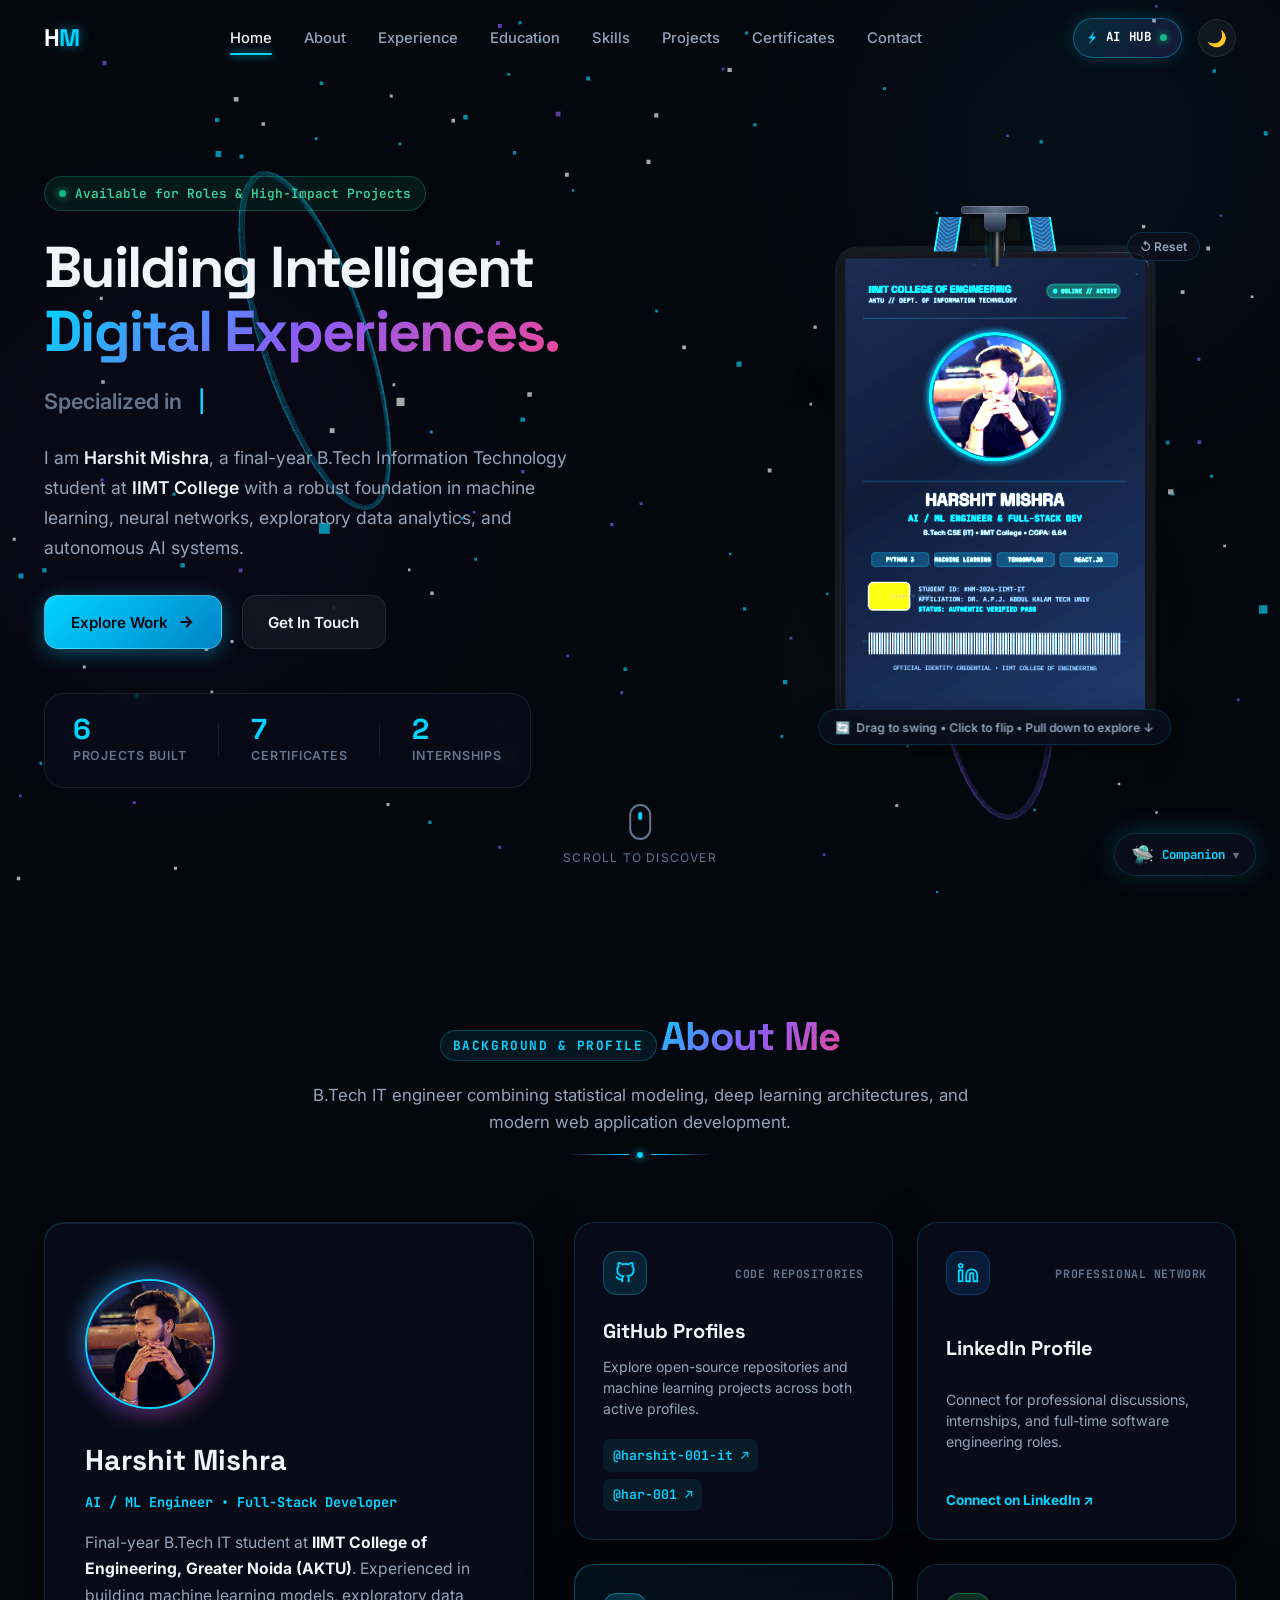
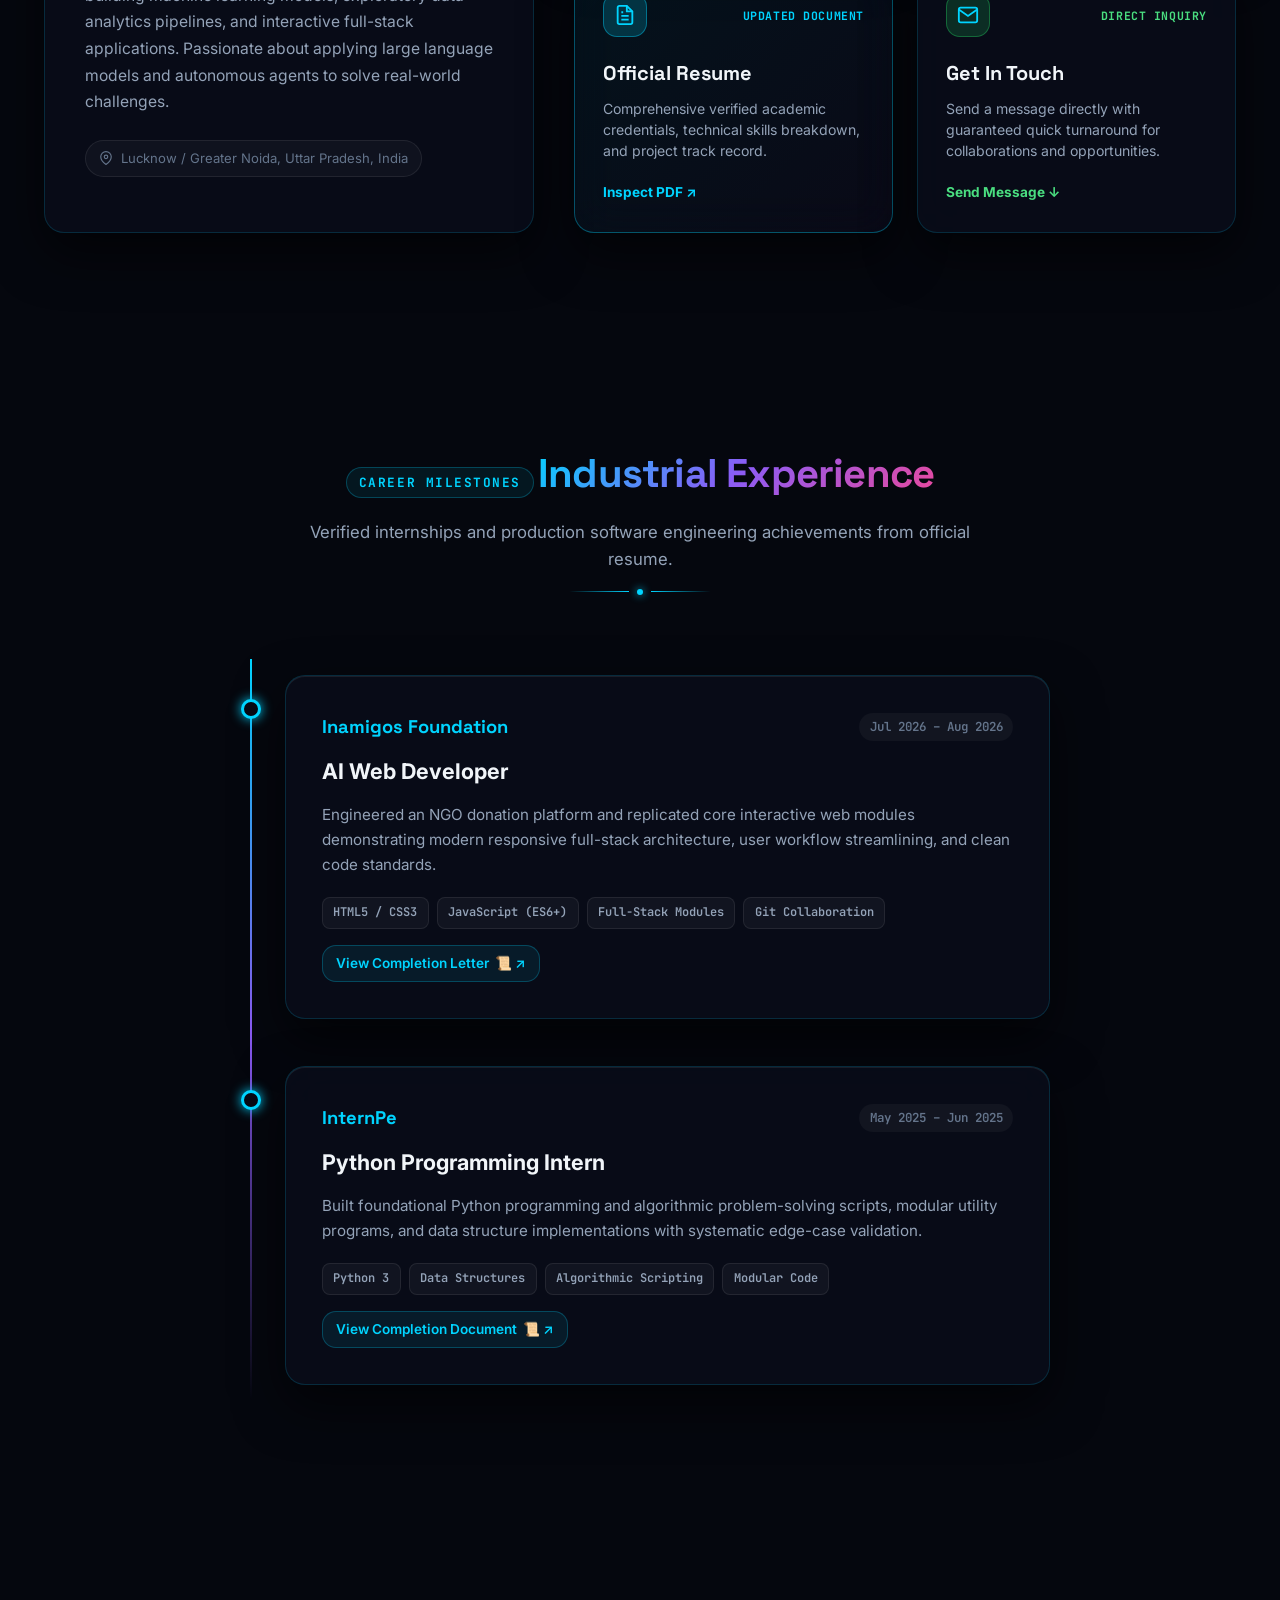
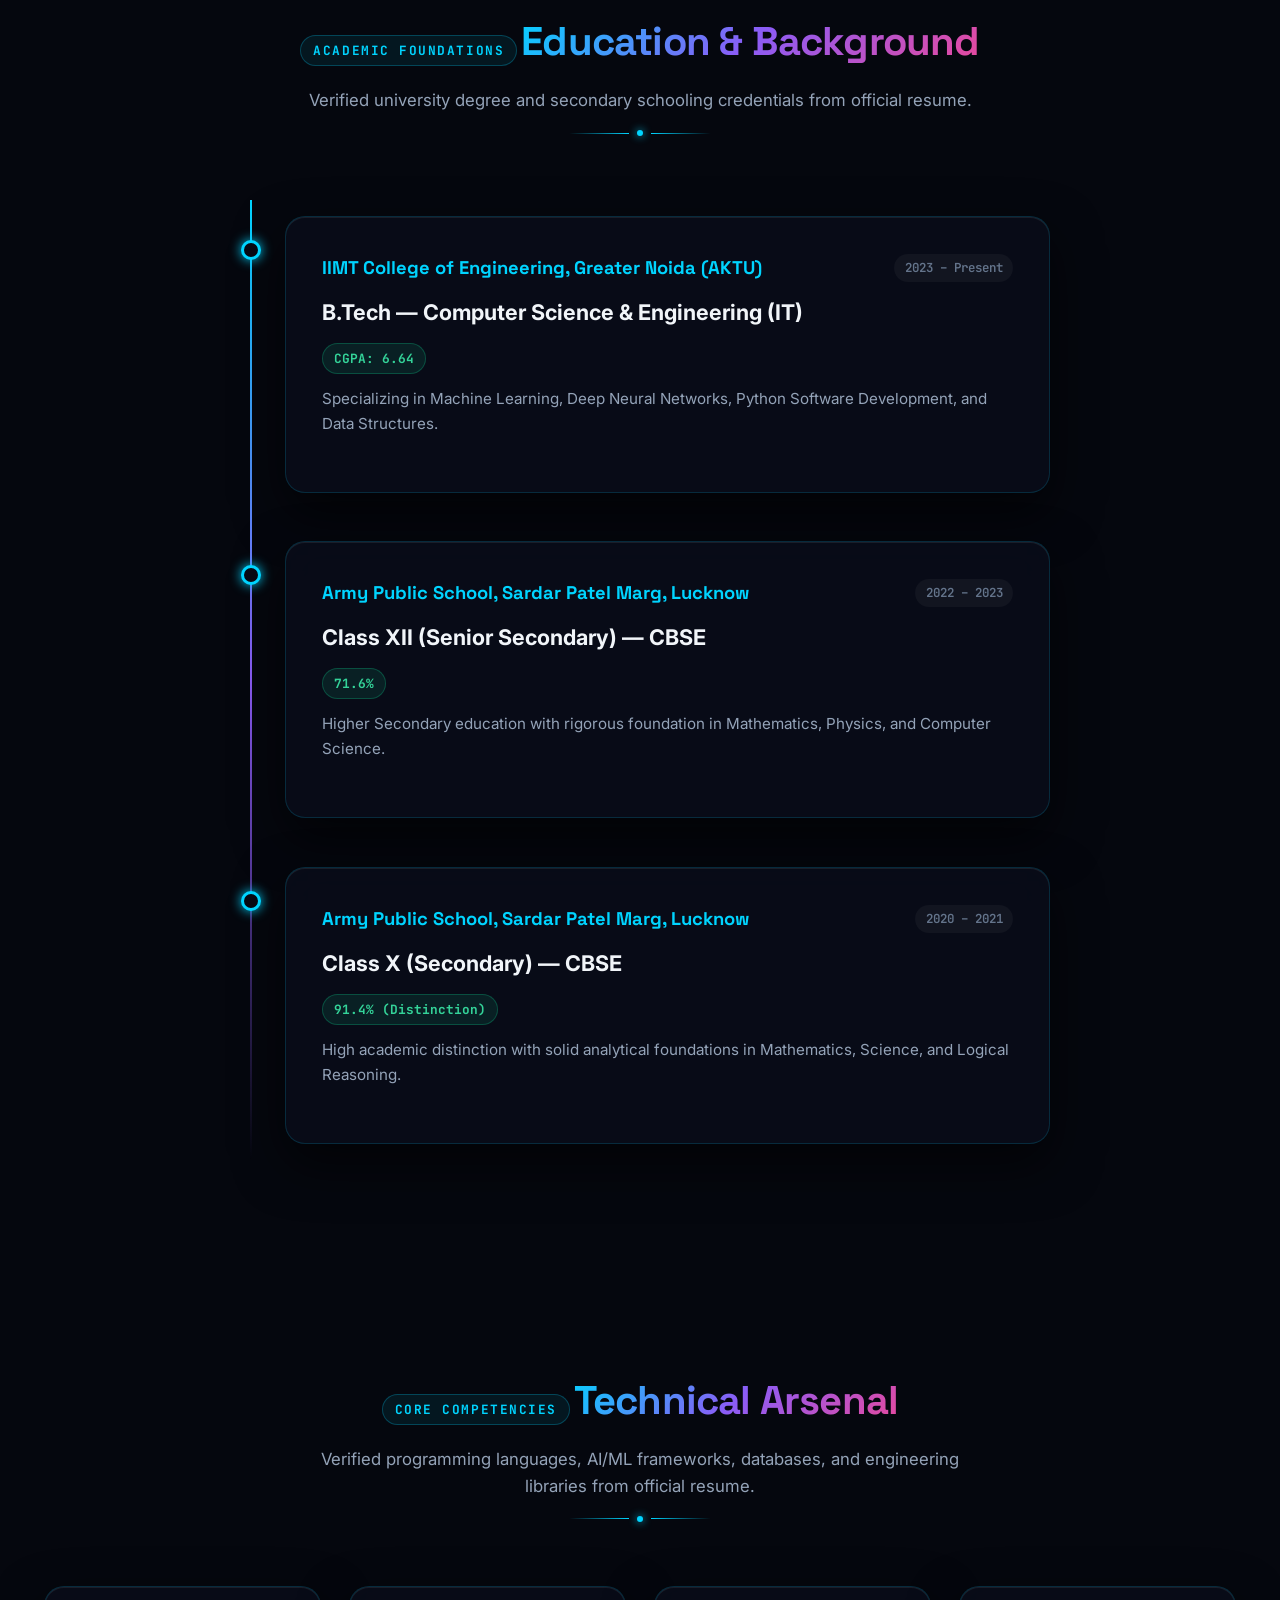
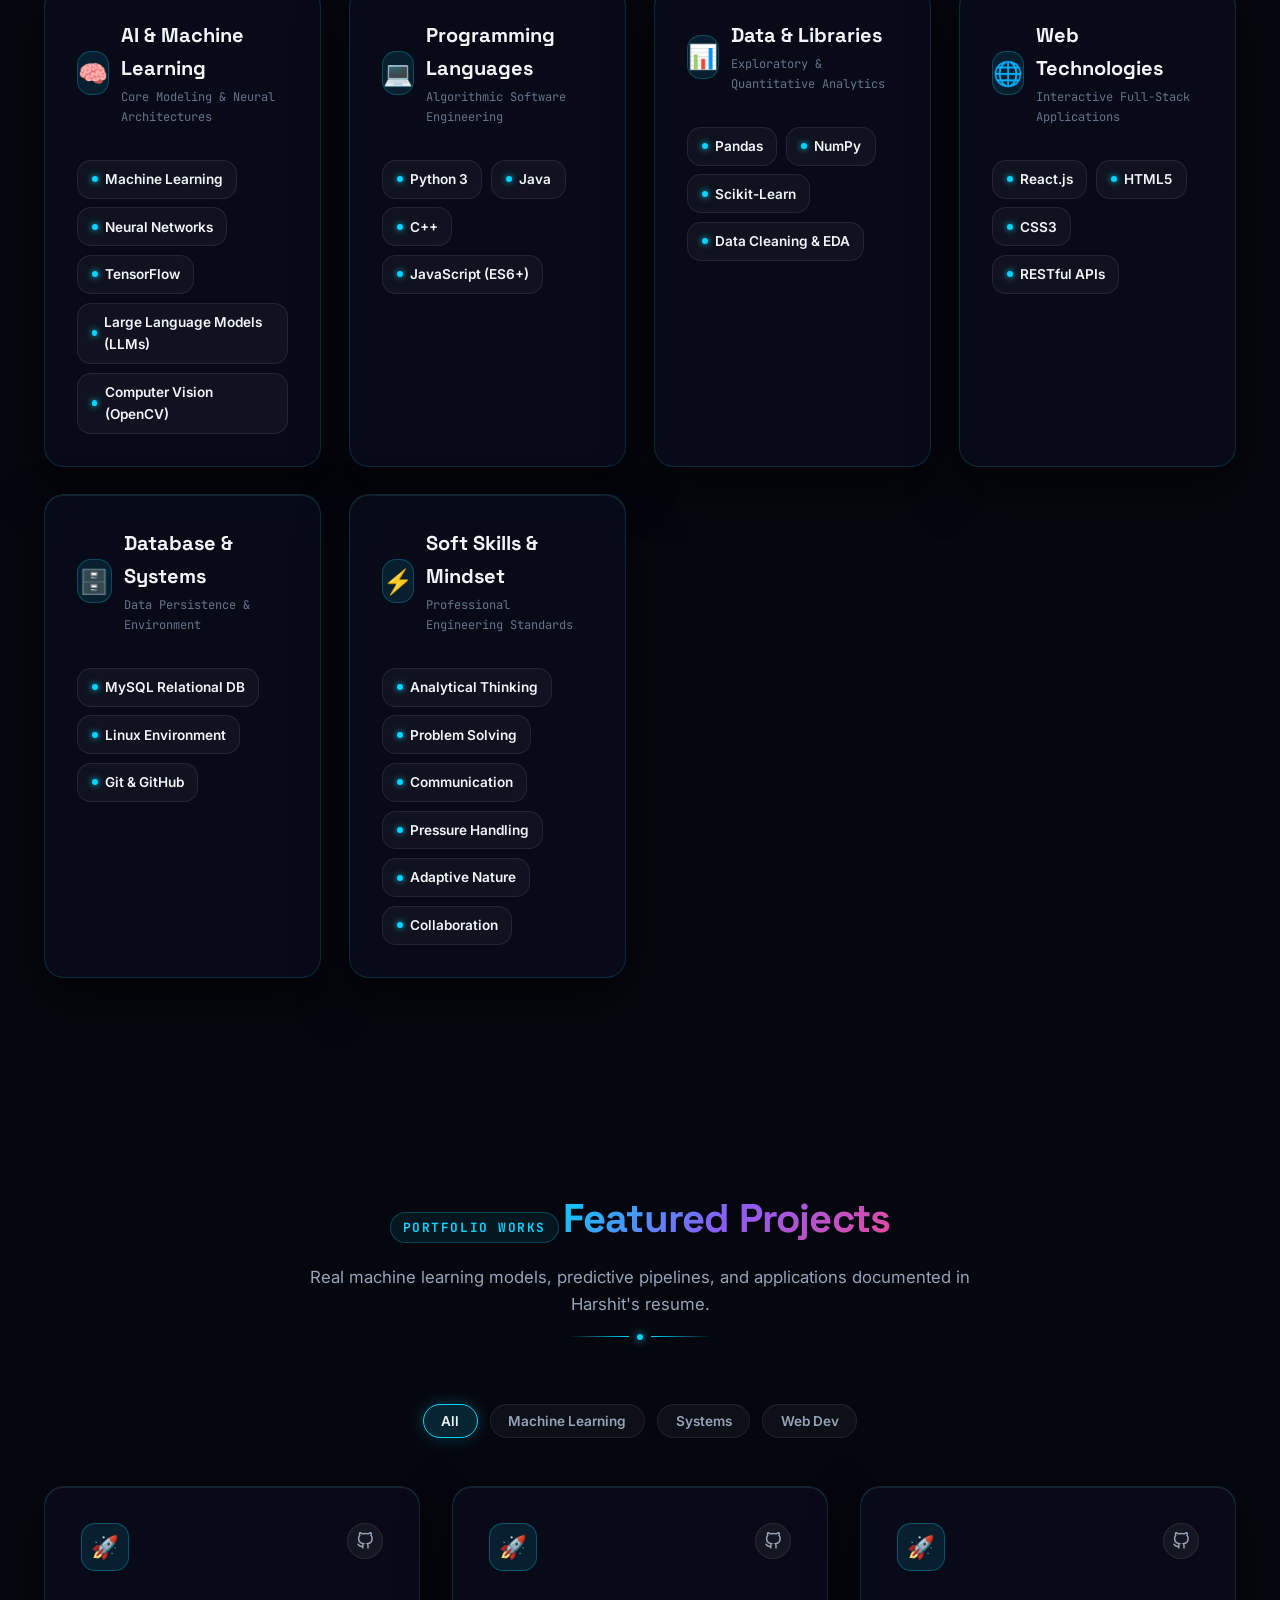
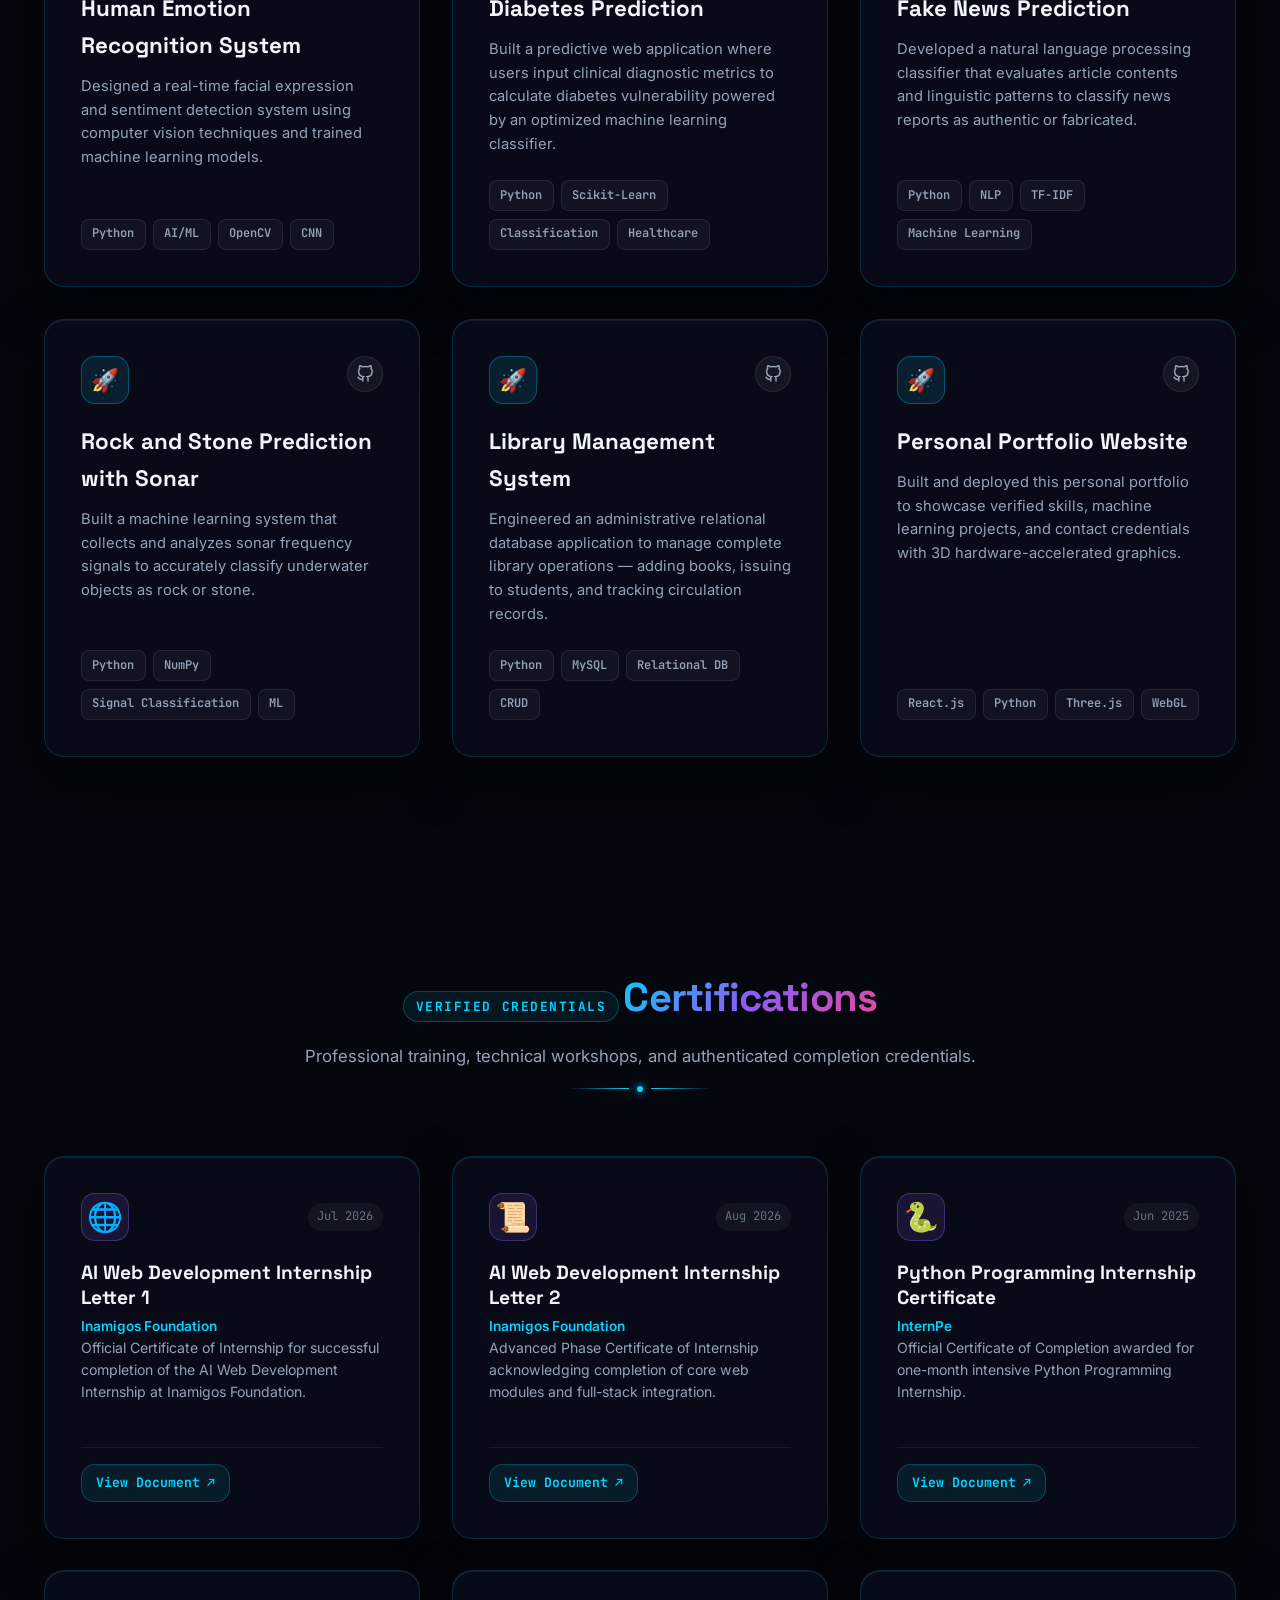
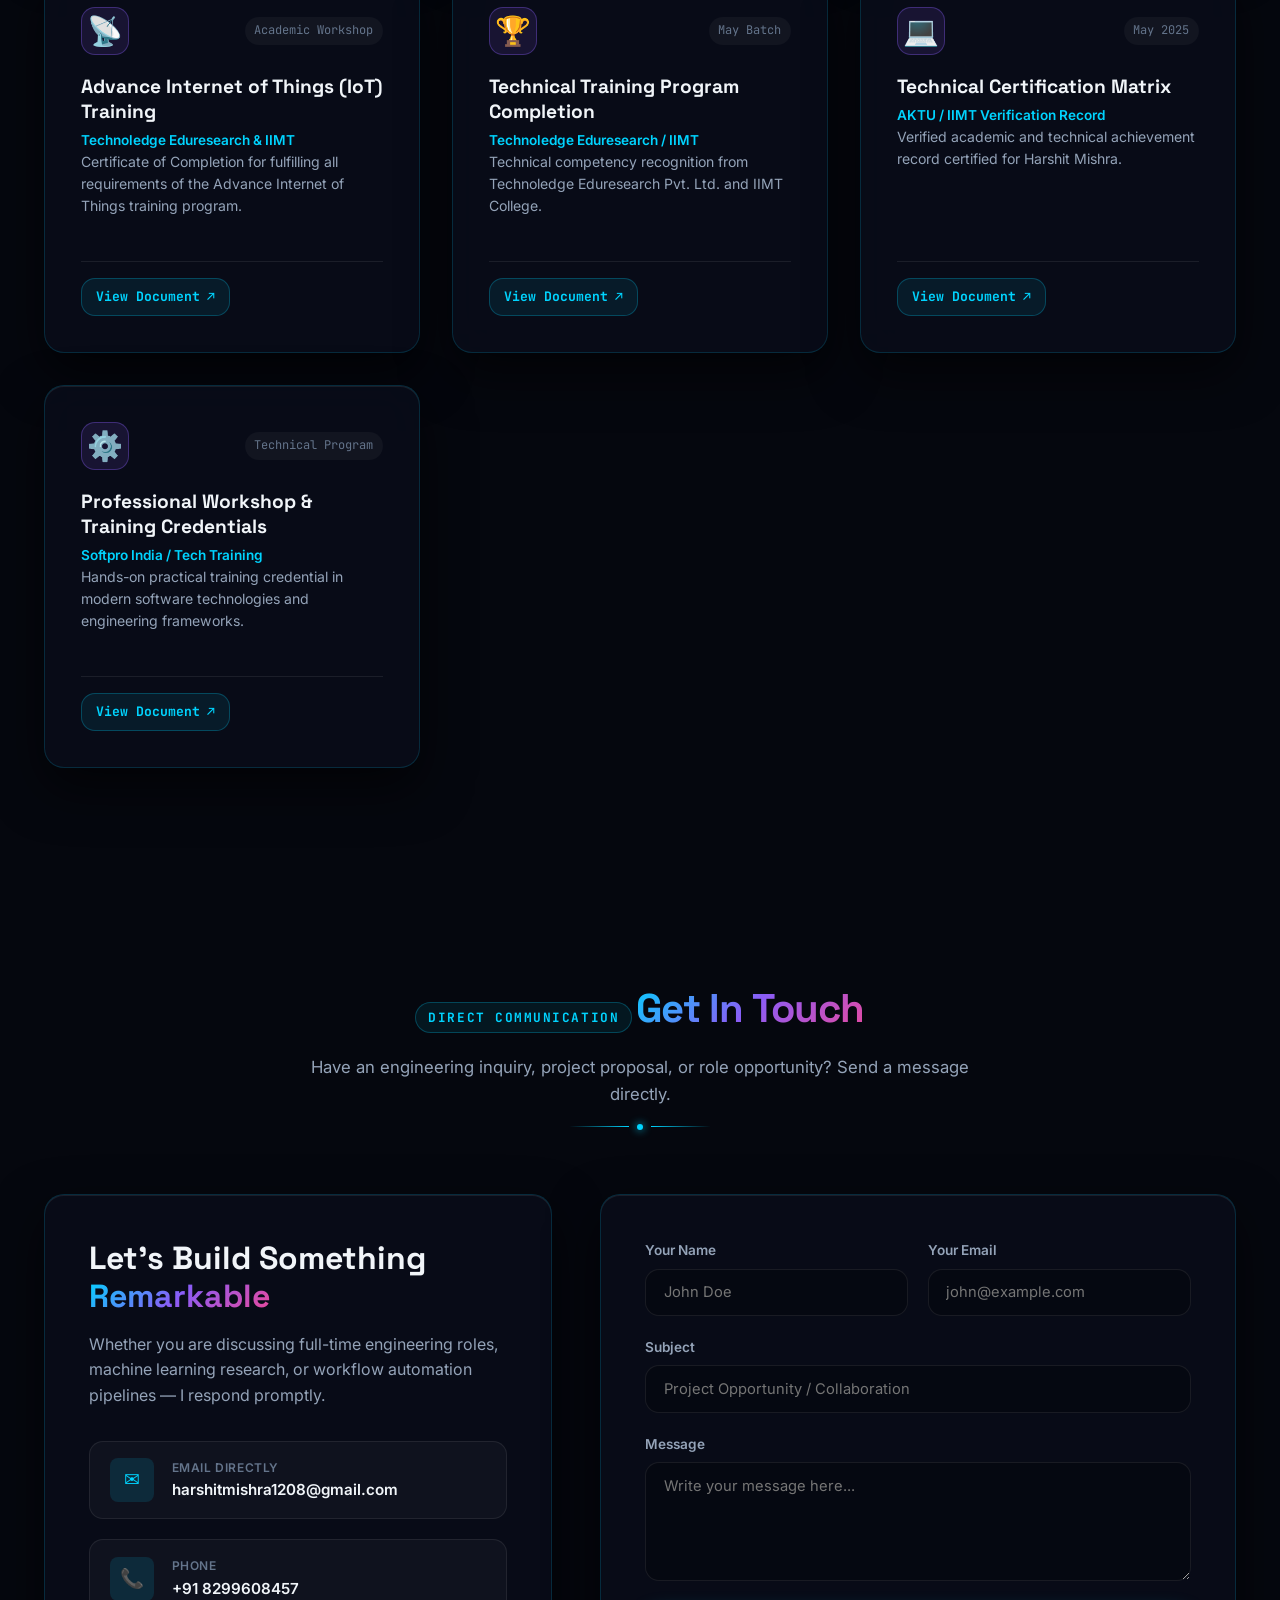
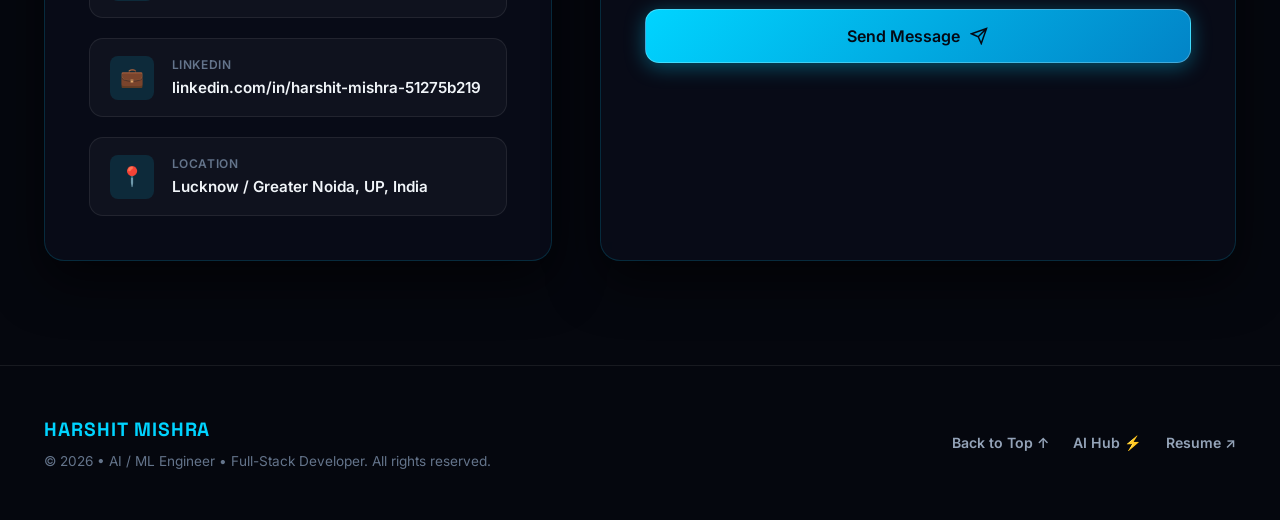
==== commit ccd89710: "feat: complete real data overhaul, physical acrylic badge upgrade, and dedicated AI Hub launch butto" ====
--- a/index.html
+++ b/index.html
@@ -43,6 +43,7 @@
         <li><a href="#hero" class="nav-link active">Home</a></li>
         <li><a href="#about" class="nav-link">About</a></li>
         <li><a href="#experience" class="nav-link">Experience</a></li>
+        <li><a href="#education" class="nav-link">Education</a></li>
         <li><a href="#skills" class="nav-link">Skills</a></li>
         <li><a href="#projects" class="nav-link">Projects</a></li>
         <li><a href="#certificates" class="nav-link">Certificates</a></li>
@@ -75,6 +76,7 @@
     <a href="#hero" class="mobile-link">Home</a>
     <a href="#about" class="mobile-link">About</a>
     <a href="#experience" class="mobile-link">Experience</a>
+    <a href="#education" class="mobile-link">Education</a>
     <a href="#skills" class="mobile-link">Skills</a>
     <a href="#projects" class="mobile-link">Projects</a>
     <a href="#certificates" class="mobile-link">Certificates</a>
@@ -118,12 +120,12 @@
 
         <div class="hero-stats-row">
           <div class="hero-stat-item">
-            <span class="stat-number" data-target="10">10+</span>
+            <span class="stat-number" data-target="6">6</span>
             <span class="stat-label">Projects Built</span>
           </div>
           <div class="stat-divider"></div>
           <div class="hero-stat-item">
-            <span class="stat-number" data-target="7">7+</span>
+            <span class="stat-number" data-target="7">7</span>
             <span class="stat-label">Certificates</span>
           </div>
           <div class="stat-divider"></div>
@@ -320,6 +322,22 @@
             </div>
           </div>
         </div>
+      </div>
+    </div>
+  </section>
+
+  <!-- ===== SECTION 3B: EDUCATION ===== -->
+  <section class="section education-section" id="education">
+    <div class="container">
+      <div class="section-heading reveal">
+        <span class="section-kicker">Academic Foundations</span>
+        <h2 class="gradient-text">Education &amp; Background</h2>
+        <p>Verified university degree and secondary schooling credentials from official resume.</p>
+        <div class="decor-line"><span class="dot"></span></div>
+      </div>
+
+      <div class="experience-timeline" id="educationTimeline">
+        <!-- Injected dynamically by main.js -->
       </div>
     </div>
   </section>
@@ -534,3 +552,4 @@
   <script src="js/main.js?v=fresh-build-v1"></script>
 </body>
 </html>
+
--- a/css/styles.css
+++ b/css/styles.css
@@ -1066,6 +1066,20 @@
   border-radius: var(--radius-full);
 }
 
+.edu-score-pill {
+  display: inline-flex;
+  align-items: center;
+  font-family: var(--font-mono);
+  font-size: 0.8rem;
+  font-weight: 700;
+  color: #34d399;
+  background: rgba(16, 185, 129, 0.12);
+  border: 1px solid rgba(16, 185, 129, 0.3);
+  padding: 0.25rem 0.7rem;
+  border-radius: var(--radius-full);
+  margin-bottom: 0.75rem;
+}
+
 .role-title {
   font-size: 1.35rem;
   font-weight: 700;
@@ -1154,6 +1168,52 @@
   font-family: var(--font-heading);
   font-size: 1.25rem;
   font-weight: 700;
+  margin: 0;
+}
+
+.category-tagline {
+  font-family: var(--font-mono);
+  font-size: 0.75rem;
+  color: var(--text-muted);
+  display: block;
+  margin-top: 0.2rem;
+}
+
+.skill-badge-cloud {
+  display: flex;
+  flex-wrap: wrap;
+  gap: 0.55rem;
+  margin-top: 0.5rem;
+}
+
+.skill-badge-pill {
+  display: inline-flex;
+  align-items: center;
+  gap: 0.45rem;
+  padding: 0.45rem 0.85rem;
+  background: rgba(255, 255, 255, 0.035);
+  border: 1px solid rgba(255, 255, 255, 0.08);
+  border-radius: var(--radius-md);
+  font-size: 0.85rem;
+  font-weight: 600;
+  color: var(--text-primary);
+  transition: all 0.2s cubic-bezier(0.2, 0, 0.2, 1);
+}
+
+.skill-badge-pill:hover {
+  background: rgba(0, 212, 255, 0.12);
+  border-color: rgba(0, 212, 255, 0.35);
+  color: #fff;
+  transform: translateY(-2px);
+  box-shadow: 0 4px 15px rgba(0, 212, 255, 0.15);
+}
+
+.badge-dot {
+  width: 6px;
+  height: 6px;
+  border-radius: 50%;
+  background: var(--accent-cyan);
+  box-shadow: 0 0 6px var(--accent-cyan);
 }
 
 .skill-items-list {
@@ -1311,9 +1371,58 @@
 
 .cert-header {
   display: flex;
-  align-items: flex-start;
-  gap: 1rem;
+  align-items: center;
+  justify-content: space-between;
   margin-bottom: 1.25rem;
+}
+
+.cert-icon {
+  font-size: 1.8rem;
+  width: 48px;
+  height: 48px;
+  border-radius: var(--radius-md);
+  background: rgba(139, 92, 246, 0.12);
+  border: 1px solid rgba(139, 92, 246, 0.35);
+  display: flex;
+  align-items: center;
+  justify-content: center;
+}
+
+.cert-date {
+  font-family: var(--font-mono);
+  font-size: 0.75rem;
+  color: var(--text-muted);
+  background: rgba(255, 255, 255, 0.04);
+  padding: 0.25rem 0.6rem;
+  border-radius: var(--radius-full);
+}
+
+.cert-actions {
+  margin-top: 1.25rem;
+  padding-top: 1rem;
+  border-top: 1px solid var(--border-subtle);
+}
+
+.cert-btn-verify {
+  display: inline-flex;
+  align-items: center;
+  gap: 0.4rem;
+  font-family: var(--font-mono);
+  font-size: 0.82rem;
+  font-weight: 700;
+  color: var(--accent-cyan);
+  padding: 0.45rem 0.9rem;
+  border-radius: var(--radius-md);
+  background: rgba(0, 212, 255, 0.08);
+  border: 1px solid rgba(0, 212, 255, 0.25);
+  transition: all 0.2s ease;
+  text-decoration: none;
+}
+
+.cert-btn-verify:hover {
+  background: rgba(0, 212, 255, 0.2);
+  color: #fff;
+  transform: translateX(3px);
 }
 
 .cert-icon-box {
@@ -1810,3 +1919,4 @@
   .hero-stats-row { gap: 1.25rem; padding: 1rem 1.25rem; }
   .stat-number { font-size: 1.4rem; }
 }
+
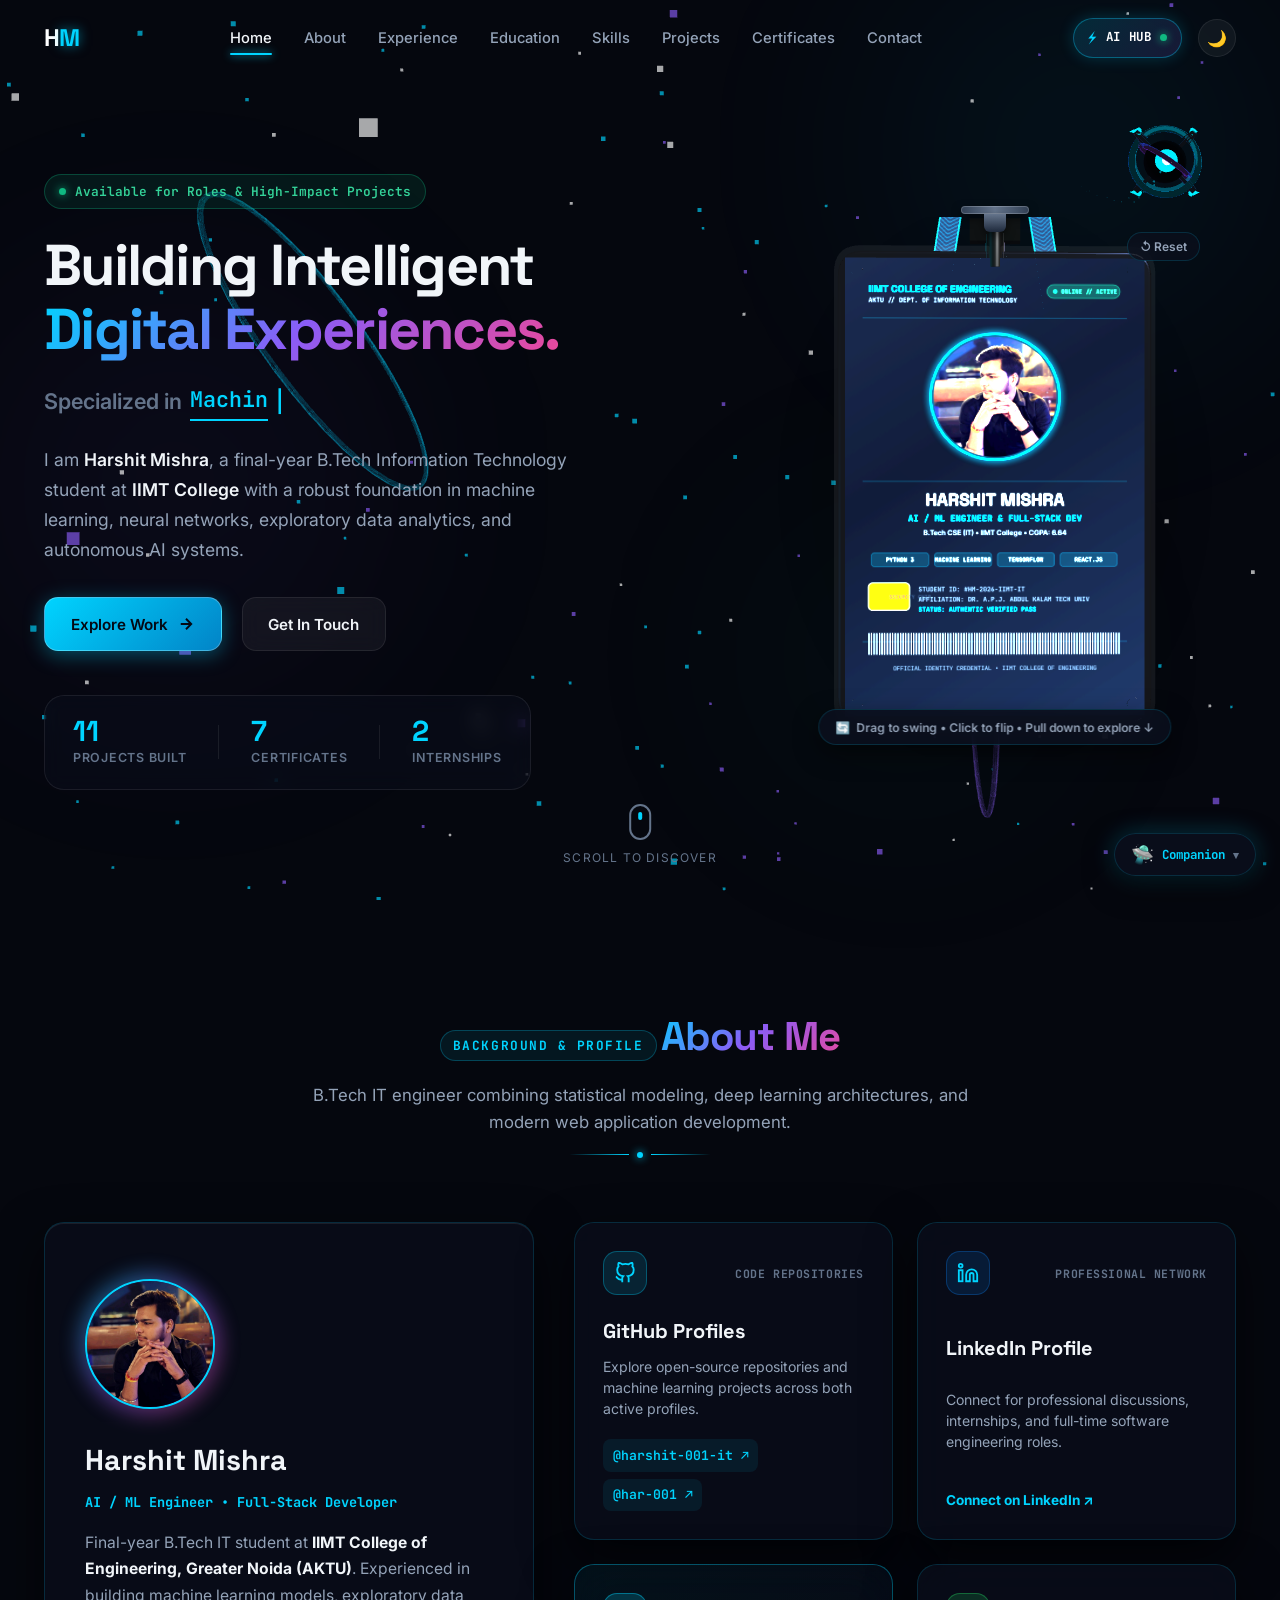
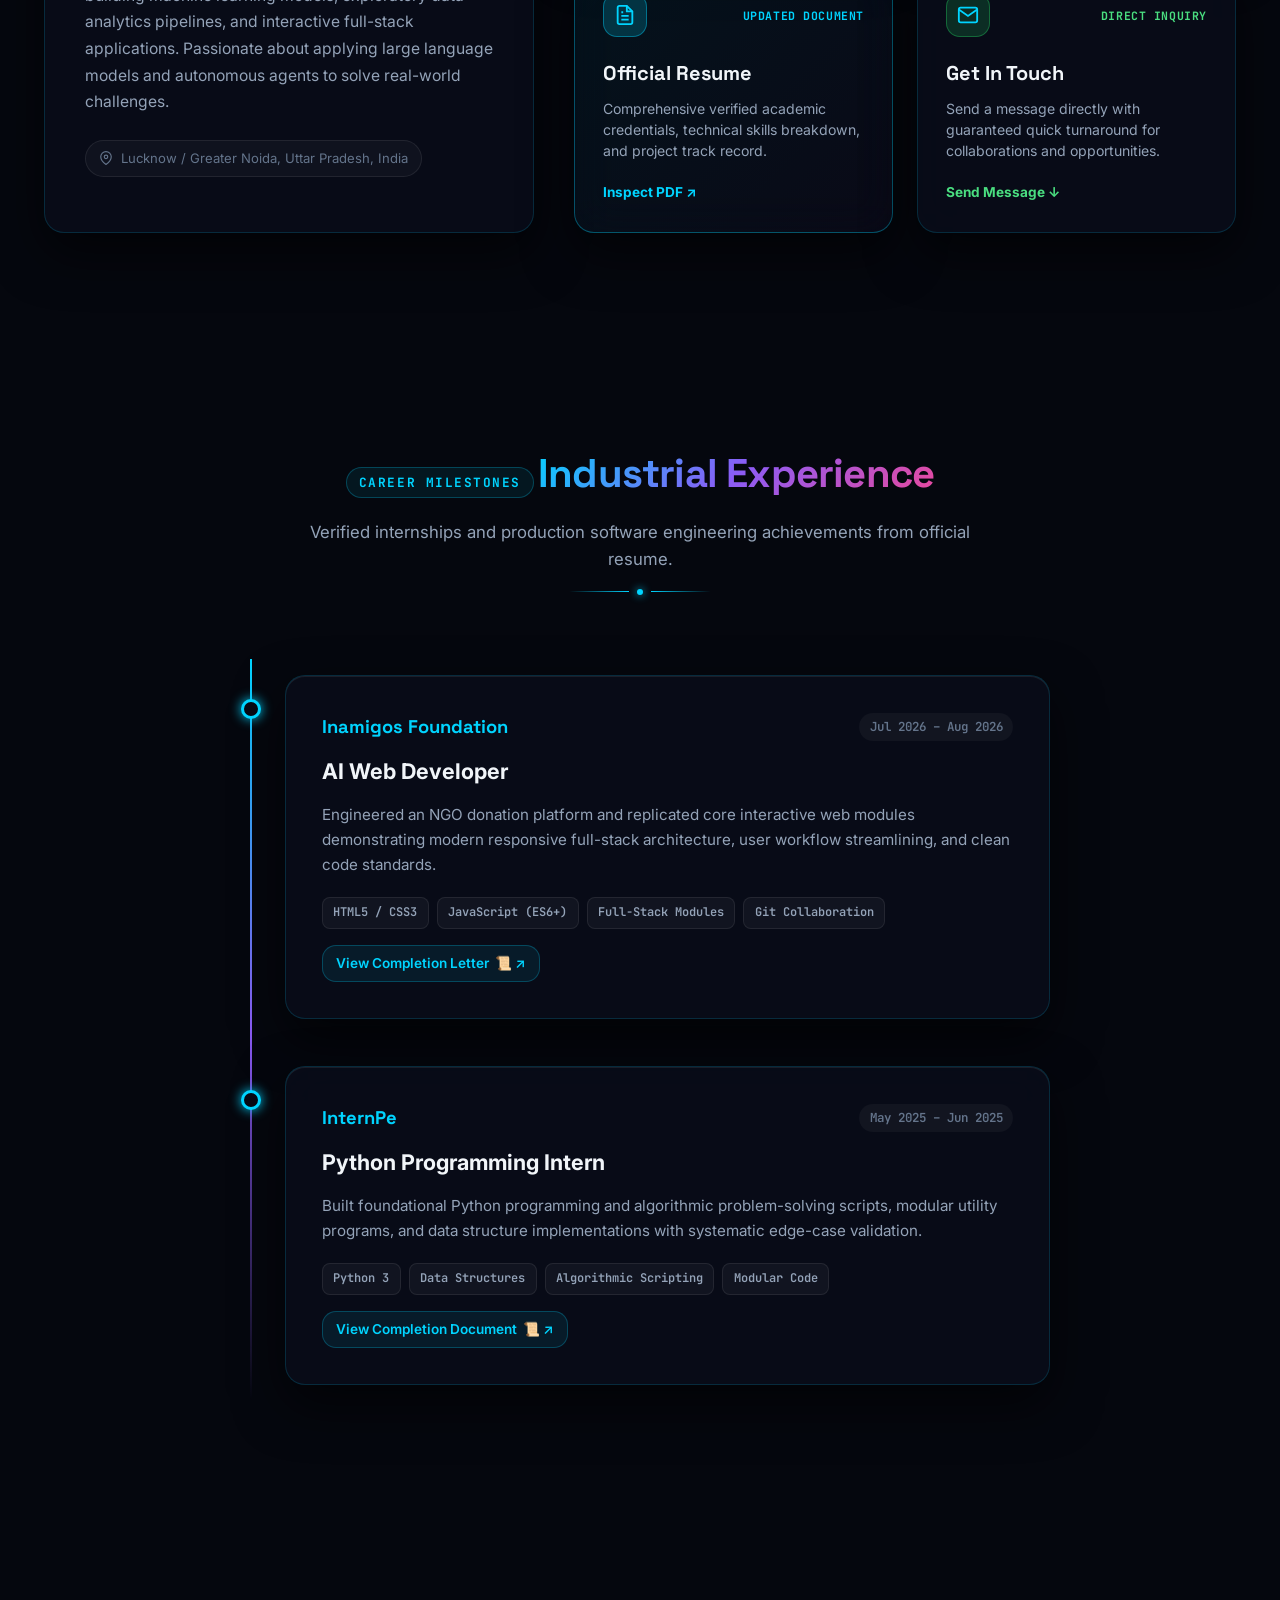
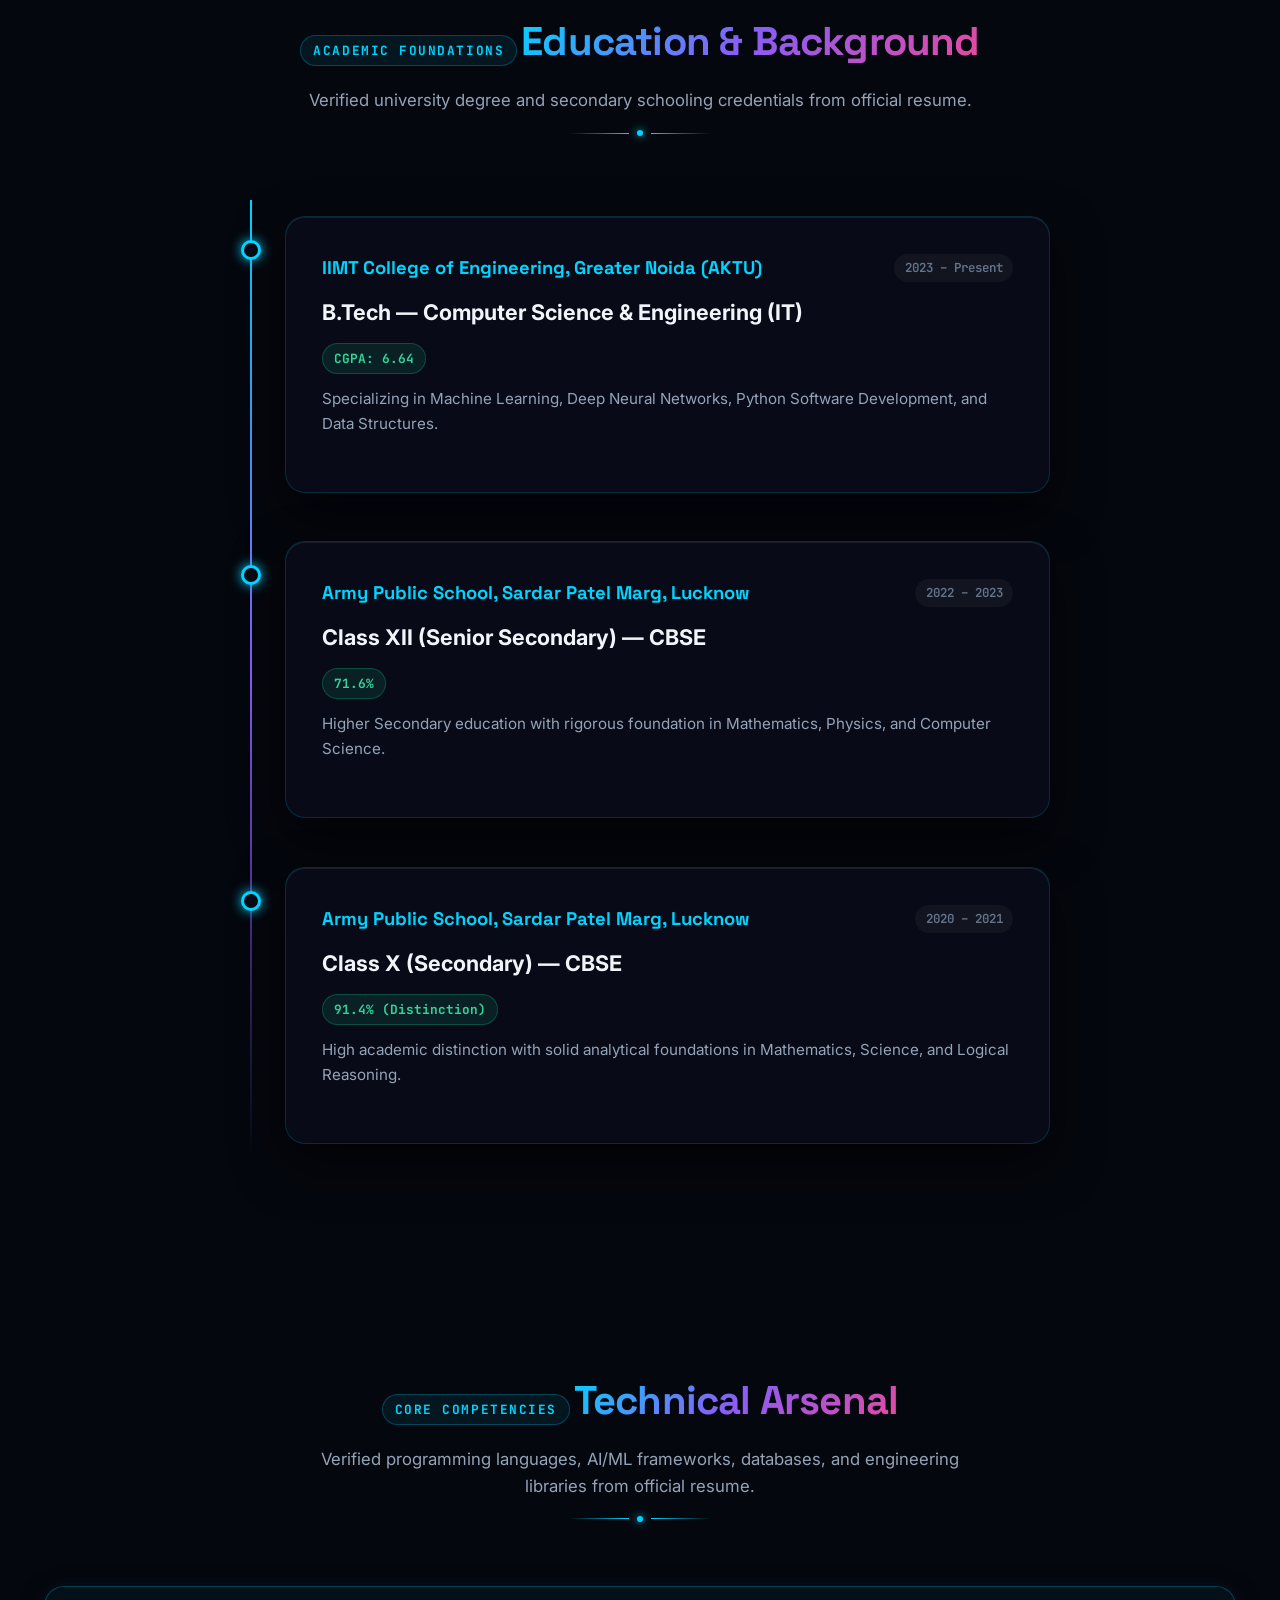
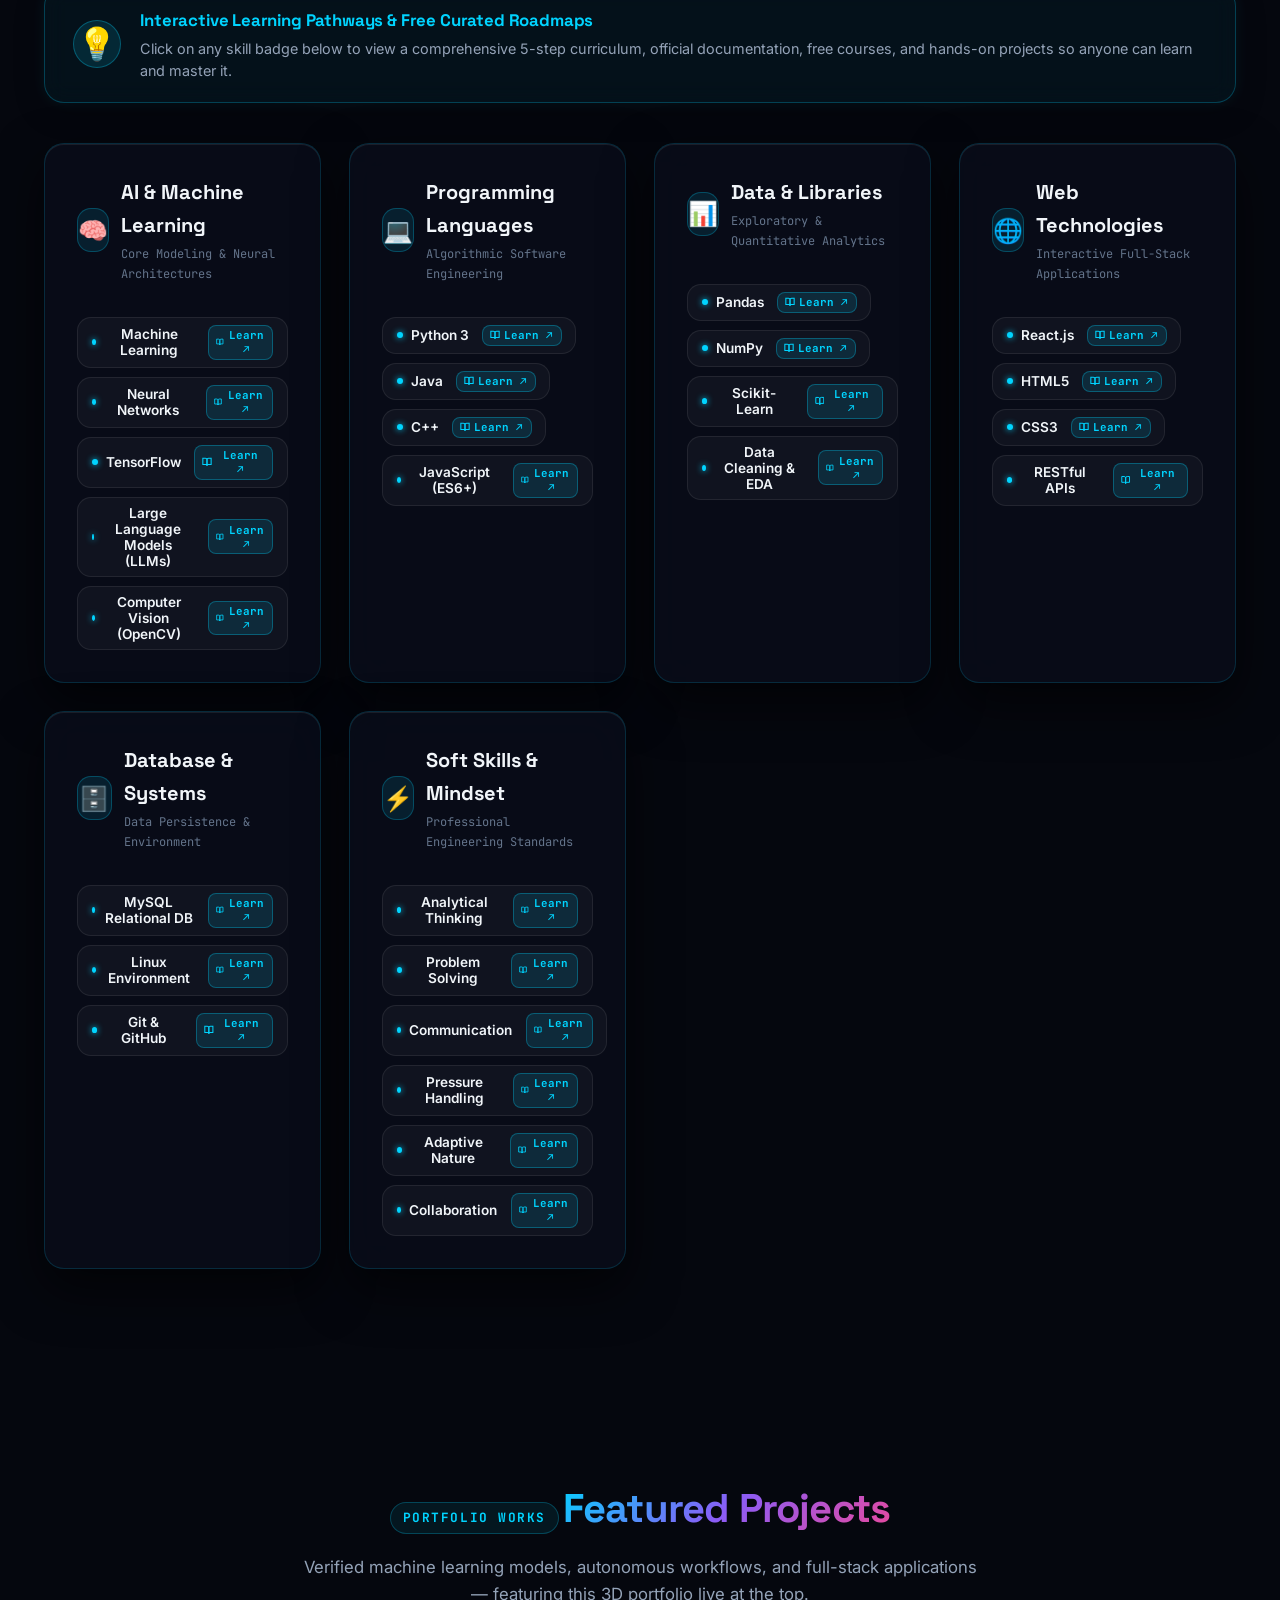
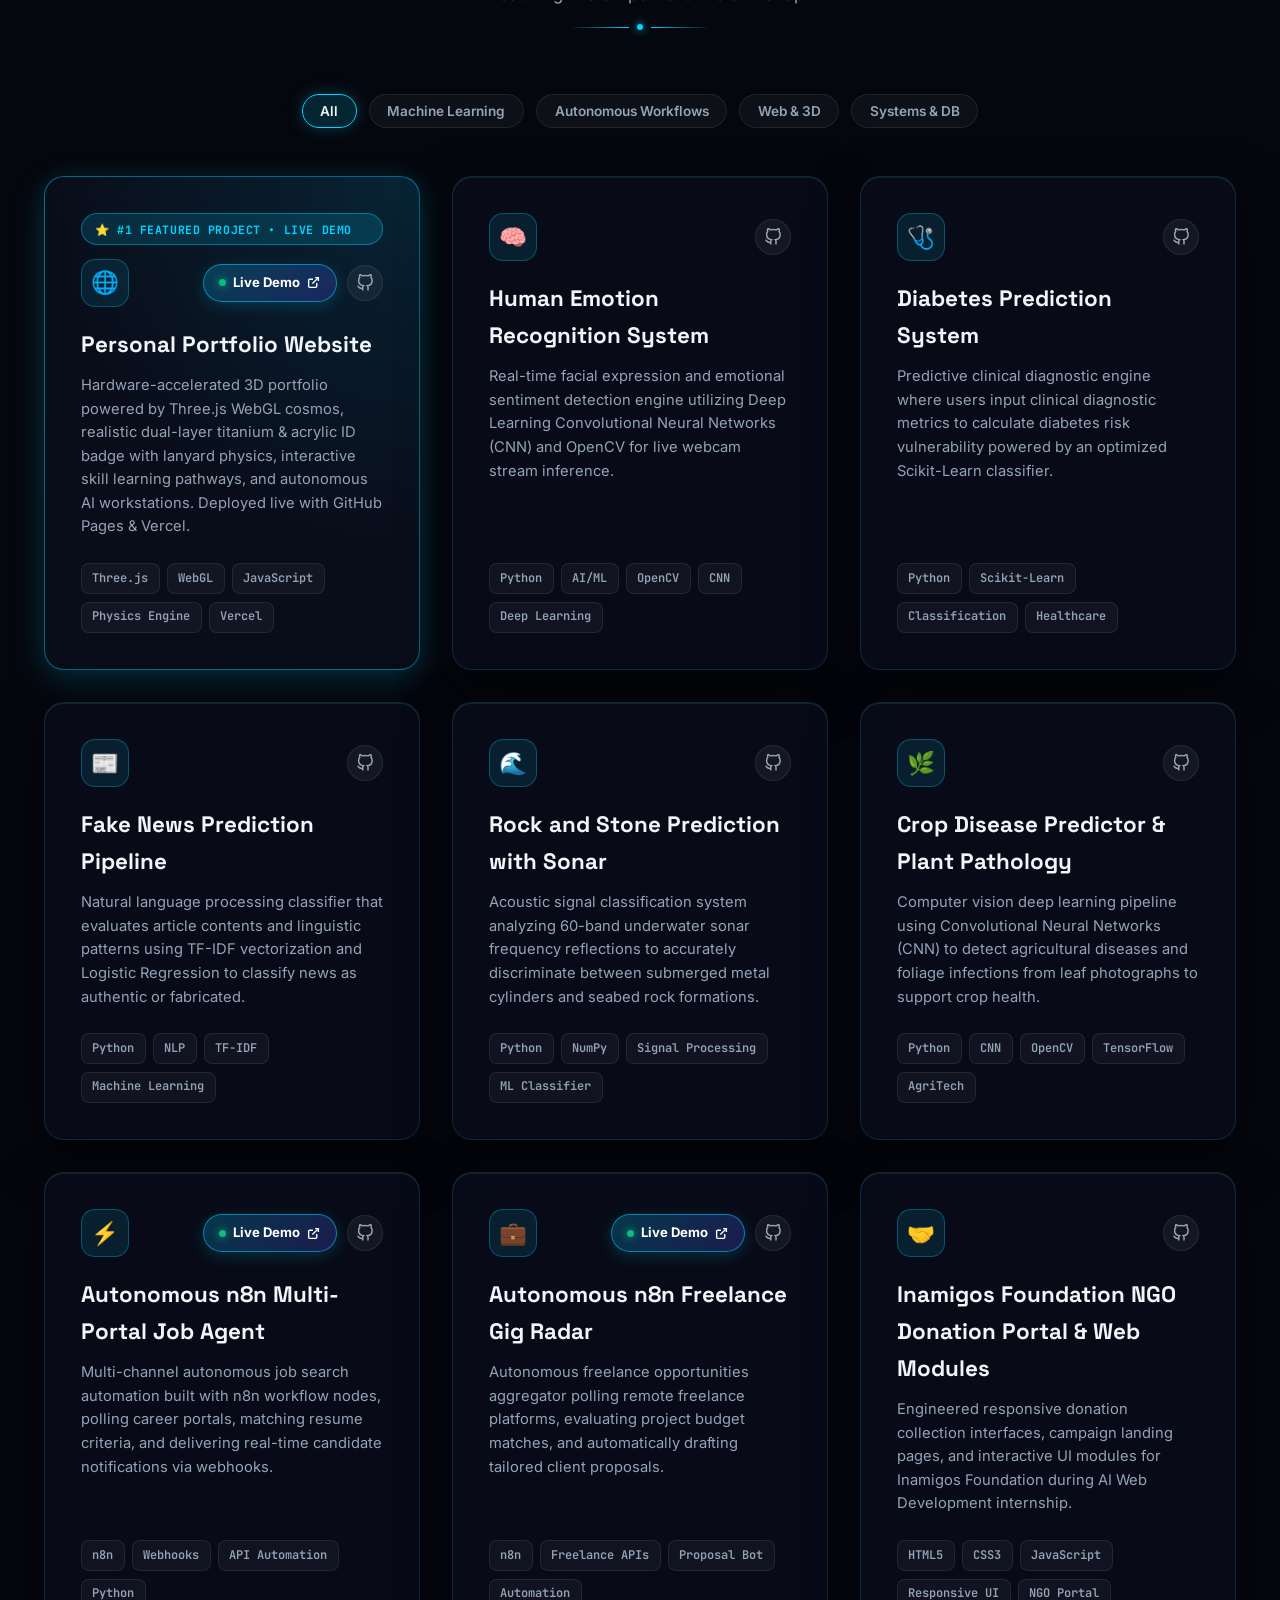
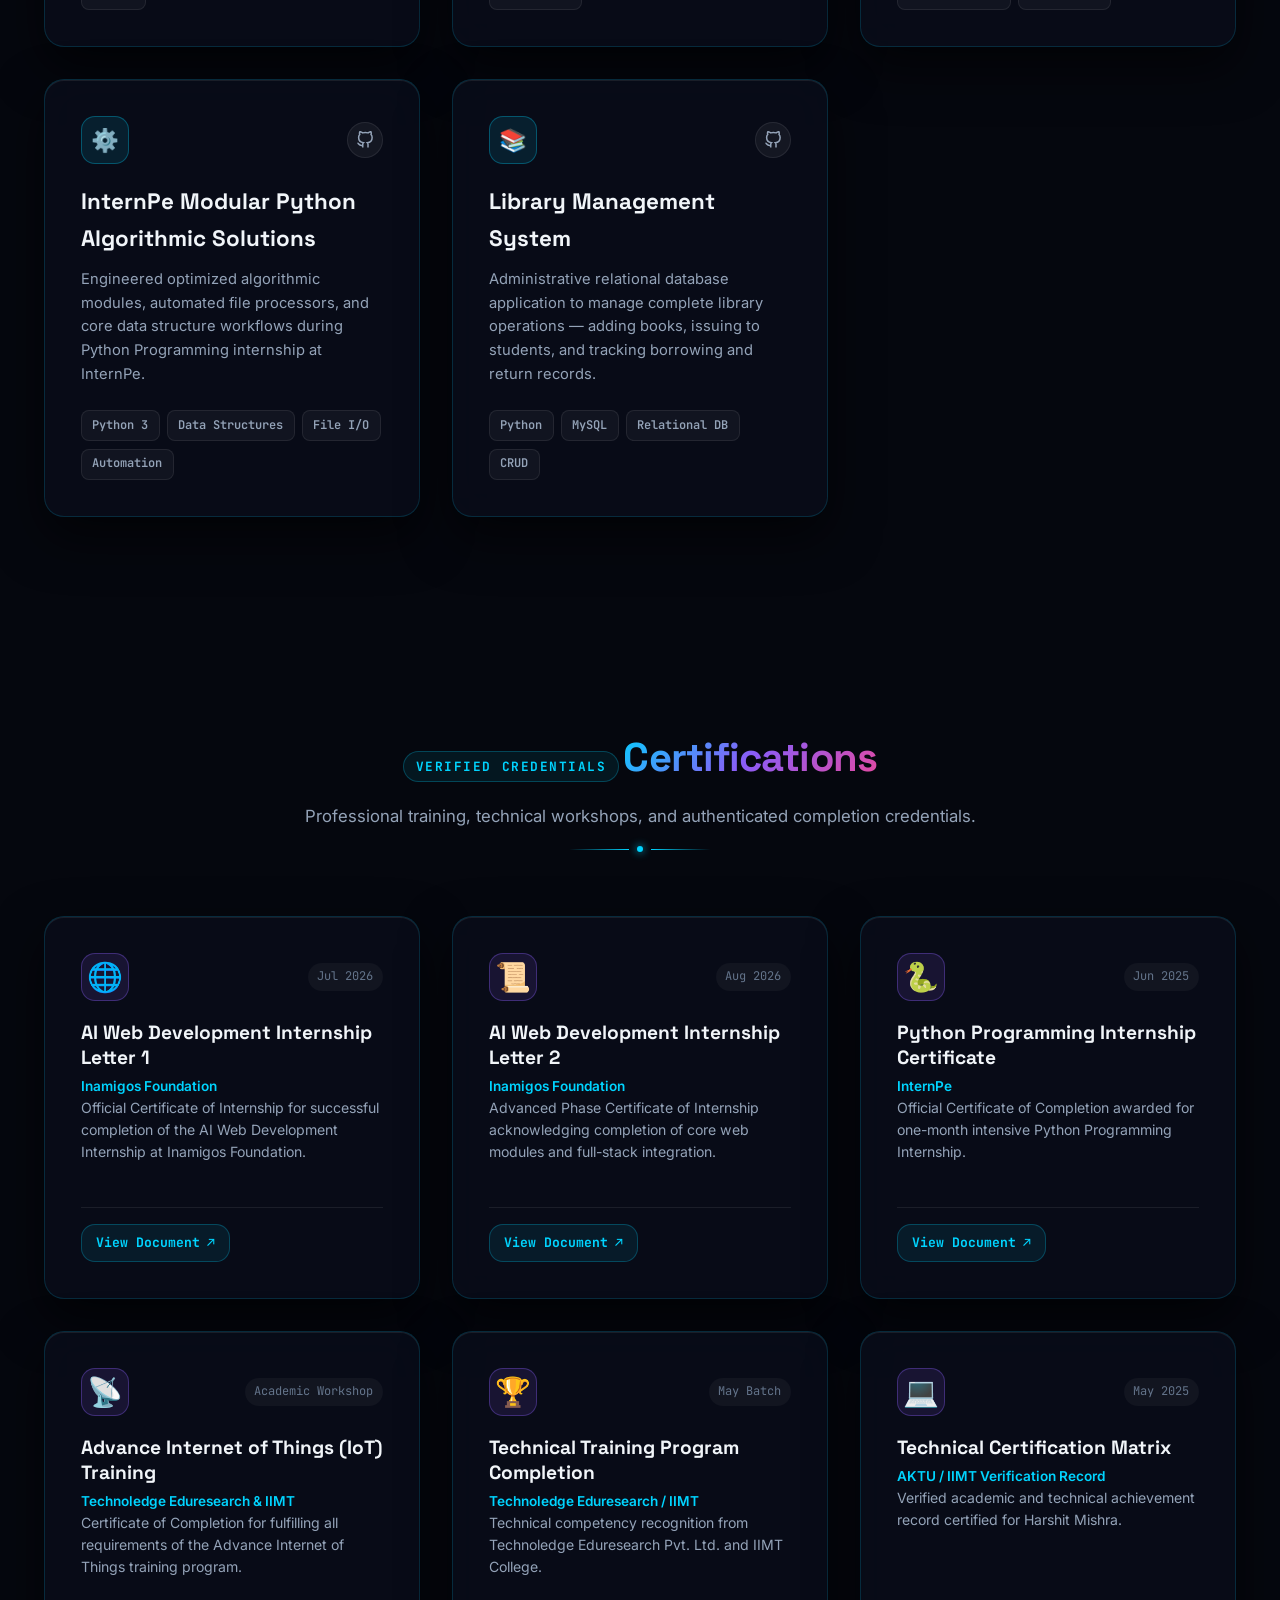
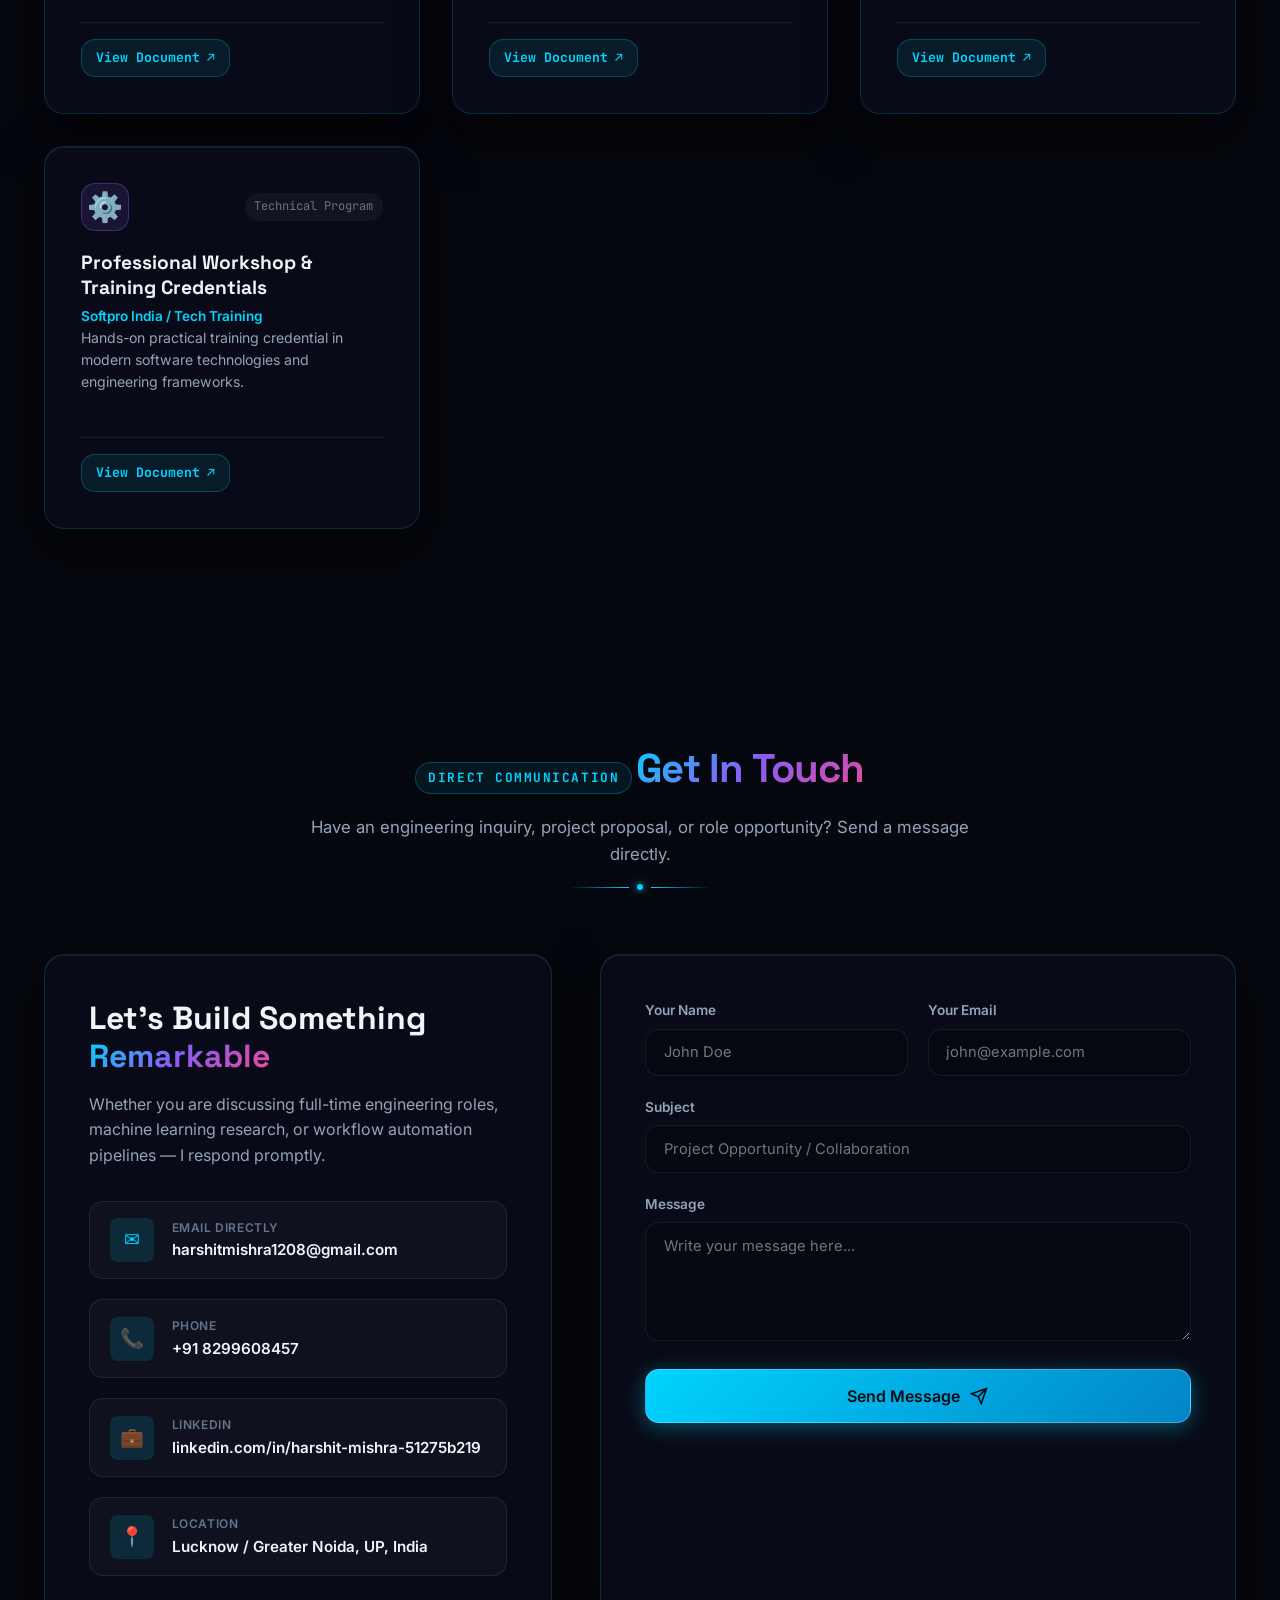
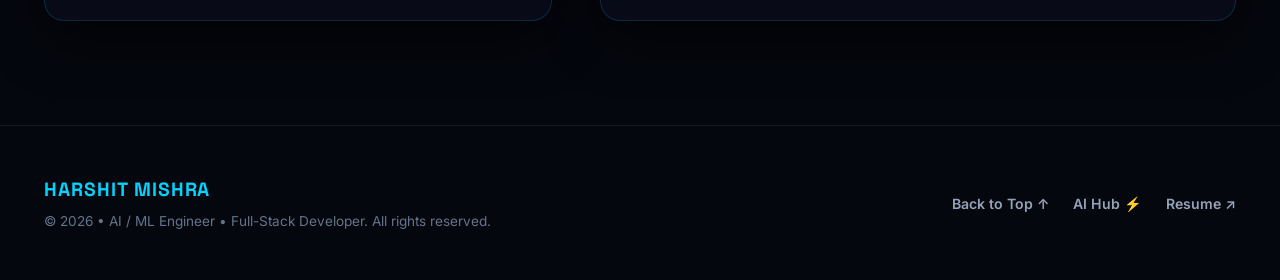
==== commit d6d0c141: "feat: upgrade companion size & autonomous patrol, add interactive skill learning roadmaps, and featu" ====
--- a/index.html
+++ b/index.html
@@ -120,7 +120,7 @@
 
         <div class="hero-stats-row">
           <div class="hero-stat-item">
-            <span class="stat-number" data-target="6">6</span>
+            <span class="stat-number" data-target="11">11</span>
             <span class="stat-label">Projects Built</span>
           </div>
           <div class="stat-divider"></div>
@@ -352,6 +352,17 @@
         <div class="decor-line"><span class="dot"></span></div>
       </div>
 
+      <!-- Interactive Skill Learning Callout Banner -->
+      <div class="skill-instruction-banner reveal">
+        <div class="instruction-content">
+          <span class="instruction-icon">💡</span>
+          <div>
+            <span class="instruction-title">Interactive Learning Pathways &amp; Free Curated Roadmaps</span>
+            <p class="instruction-desc">Click on any skill badge below to view a comprehensive 5-step curriculum, official documentation, free courses, and hands-on projects so anyone can learn and master it.</p>
+          </div>
+        </div>
+      </div>
+
       <div class="skills-grid" id="skillsGrid">
         <!-- Injected dynamically by main.js with 3D tilt -->
       </div>
@@ -364,7 +375,7 @@
       <div class="section-heading reveal">
         <span class="section-kicker">Portfolio Works</span>
         <h2 class="gradient-text">Featured Projects</h2>
-        <p>Real machine learning models, predictive pipelines, and applications documented in Harshit's resume.</p>
+        <p>Verified machine learning models, autonomous workflows, and full-stack applications — featuring this 3D portfolio live at the top.</p>
         <div class="decor-line"><span class="dot"></span></div>
       </div>
 
@@ -497,6 +508,61 @@
       </div>
     </div>
   </footer>
+
+  <!-- ===== SKILL LEARNING ROADMAP & RESOURCES MODAL ===== -->
+  <div class="skill-modal-overlay" id="skillModalOverlay" role="dialog" aria-modal="true" aria-labelledby="modalSkillTitle">
+    <div class="skill-modal glass">
+      <button class="skill-modal-close" id="skillModalClose" aria-label="Close skill learning modal">&times;</button>
+      <div class="skill-modal-header">
+        <div class="skill-modal-icon" id="modalSkillIcon">💡</div>
+        <div class="skill-modal-titles">
+          <div class="skill-modal-badge-row">
+            <span class="skill-modal-badge" id="modalSkillCategory">AI &amp; Machine Learning</span>
+            <span class="skill-modal-subtag">Curated Learning Pathway</span>
+          </div>
+          <h3 class="skill-modal-title" id="modalSkillTitle">Skill Name</h3>
+          <p class="skill-modal-subtitle">Master this capability step-by-step with verified documentation, free courses, and practical projects.</p>
+        </div>
+      </div>
+      <div class="skill-modal-body">
+        <div class="skill-modal-section">
+          <h4 class="section-subtitle">
+            <span class="subtitle-icon">🗺️</span>
+            <span>Step-by-Step Learning Roadmap (Beginner to Production)</span>
+          </h4>
+          <div class="roadmap-timeline" id="modalRoadmapTimeline">
+            <!-- Dynamically injected roadmap steps -->
+          </div>
+        </div>
+
+        <div class="skill-modal-section">
+          <h4 class="section-subtitle">
+            <span class="subtitle-icon">📚</span>
+            <span>Recommended Free Learning Resources &amp; Documentation</span>
+          </h4>
+          <div class="resources-grid" id="modalResourcesGrid">
+            <!-- Dynamically injected resource cards -->
+          </div>
+        </div>
+
+        <div class="skill-modal-section">
+          <h4 class="section-subtitle">
+            <span class="subtitle-icon">🛠️</span>
+            <span>Suggested Real-World Projects to Build</span>
+          </h4>
+          <ul class="projects-idea-list" id="modalProjectsList">
+            <!-- Dynamically injected project ideas -->
+          </ul>
+        </div>
+      </div>
+      <div class="skill-modal-footer">
+        <button class="btn btn-secondary" id="skillModalCloseFooter">Done Learning</button>
+        <a href="https://github.com/har-001/Personal-Portfolio-Website" target="_blank" rel="noopener" class="btn btn-primary">
+          <span>Star on GitHub ⭐</span>
+        </a>
+      </div>
+    </div>
+  </div>
 
   <!-- Certificate Modal -->
   <div class="cert-modal-overlay" id="certModalOverlay">
@@ -547,9 +613,9 @@
   <!-- Three.js Engine -->
   <script src="js/three.min.js"></script>
   <!-- 5-in-1 Interactive Companion Engine -->
-  <script src="js/companion.js?v=fresh-build-v1"></script>
+  <script src="js/companion.js?v=v3-companion-upgrade"></script>
   <!-- Main Application Script -->
-  <script src="js/main.js?v=fresh-build-v1"></script>
+  <script src="js/main.js?v=v3-companion-upgrade"></script>
 </body>
 </html>
 
--- a/css/styles.css
+++ b/css/styles.css
@@ -127,6 +127,47 @@
   display: block;
 }
 
+/* Floating Companion Speech & Telemetry Bubble */
+.companion-speech-bubble {
+  position: fixed;
+  top: 0;
+  left: 0;
+  padding: 0.5rem 0.95rem;
+  background: rgba(11, 15, 29, 0.94);
+  border: 1px solid var(--accent-cyan);
+  border-radius: var(--radius-md);
+  color: #ffffff;
+  font-family: var(--font-mono);
+  font-size: 0.8rem;
+  font-weight: 700;
+  pointer-events: none;
+  z-index: 1005;
+  box-shadow: 0 8px 25px rgba(0, 0, 0, 0.6), 0 0 15px rgba(0, 212, 255, 0.4);
+  backdrop-filter: blur(12px);
+  -webkit-backdrop-filter: blur(12px);
+  opacity: 0;
+  transform: translate(-9999px, -9999px) scale(0.85);
+  transition: opacity 0.25s ease, transform 0.2s cubic-bezier(0.2, 0, 0.2, 1);
+  white-space: nowrap;
+}
+
+.companion-speech-bubble.visible {
+  opacity: 1;
+}
+
+.companion-speech-bubble::after {
+  content: '';
+  position: absolute;
+  bottom: -6px;
+  left: 50%;
+  transform: translateX(-50%);
+  width: 0;
+  height: 0;
+  border-left: 6px solid transparent;
+  border-right: 6px solid transparent;
+  border-top: 6px solid var(--accent-cyan);
+}
+
 /* Ambient Radial Glows */
 .ambient-glow {
   position: fixed;
@@ -1179,6 +1220,62 @@
   margin-top: 0.2rem;
 }
 
+/* Interactive Skill Learning Callout Banner */
+.skill-instruction-banner {
+  background: rgba(0, 212, 255, 0.05);
+  border: 1px solid rgba(0, 212, 255, 0.25);
+  border-radius: var(--radius-lg);
+  padding: 1.25rem 1.75rem;
+  margin-bottom: 2.5rem;
+  backdrop-filter: blur(12px);
+  -webkit-backdrop-filter: blur(12px);
+  box-shadow: 0 8px 32px rgba(0, 0, 0, 0.2), 0 0 15px rgba(0, 212, 255, 0.08);
+  transition: all 0.3s ease;
+}
+
+.skill-instruction-banner:hover {
+  border-color: rgba(0, 212, 255, 0.45);
+  box-shadow: 0 8px 32px rgba(0, 0, 0, 0.3), 0 0 25px rgba(0, 212, 255, 0.18);
+}
+
+.instruction-content {
+  display: flex;
+  align-items: center;
+  gap: 1.2rem;
+}
+
+.instruction-icon {
+  font-size: 2rem;
+  line-height: 1;
+  display: flex;
+  align-items: center;
+  justify-content: center;
+  width: 48px;
+  height: 48px;
+  border-radius: 50%;
+  background: rgba(0, 212, 255, 0.12);
+  border: 1px solid rgba(0, 212, 255, 0.3);
+  flex-shrink: 0;
+  animation: pulse-glow 3s infinite alternate;
+}
+
+.instruction-title {
+  display: block;
+  font-family: var(--font-heading);
+  font-size: 1.05rem;
+  font-weight: 700;
+  color: var(--accent-cyan);
+  margin-bottom: 0.25rem;
+  letter-spacing: -0.01em;
+}
+
+.instruction-desc {
+  font-size: 0.9rem;
+  color: var(--text-secondary);
+  line-height: 1.5;
+  margin: 0;
+}
+
 .skill-badge-cloud {
   display: flex;
   flex-wrap: wrap;
@@ -1189,23 +1286,55 @@
 .skill-badge-pill {
   display: inline-flex;
   align-items: center;
-  gap: 0.45rem;
+  gap: 0.5rem;
   padding: 0.45rem 0.85rem;
   background: rgba(255, 255, 255, 0.035);
   border: 1px solid rgba(255, 255, 255, 0.08);
   border-radius: var(--radius-md);
+  font-family: inherit;
   font-size: 0.85rem;
   font-weight: 600;
   color: var(--text-primary);
+  cursor: pointer;
+  user-select: none;
+  outline: none;
+  transition: all 0.22s cubic-bezier(0.2, 0, 0.2, 1);
+}
+
+.skill-badge-pill:hover, .skill-badge-pill:focus-visible {
+  background: rgba(0, 212, 255, 0.15);
+  border-color: rgba(0, 212, 255, 0.5);
+  color: #fff;
+  transform: translateY(-2px) scale(1.02);
+  box-shadow: 0 4px 20px rgba(0, 212, 255, 0.22);
+}
+
+.skill-badge-pill:active {
+  transform: translateY(0) scale(0.98);
+}
+
+.skill-learn-hint {
+  display: inline-flex;
+  align-items: center;
+  gap: 0.25rem;
+  font-family: var(--font-mono);
+  font-size: 0.68rem;
+  font-weight: 700;
+  color: var(--accent-cyan);
+  background: rgba(0, 212, 255, 0.12);
+  border: 1px solid rgba(0, 212, 255, 0.3);
+  padding: 0.15rem 0.45rem;
+  border-radius: var(--radius-sm);
+  margin-left: 0.35rem;
   transition: all 0.2s cubic-bezier(0.2, 0, 0.2, 1);
 }
 
-.skill-badge-pill:hover {
-  background: rgba(0, 212, 255, 0.12);
-  border-color: rgba(0, 212, 255, 0.35);
-  color: #fff;
-  transform: translateY(-2px);
-  box-shadow: 0 4px 15px rgba(0, 212, 255, 0.15);
+.skill-badge-pill:hover .skill-learn-hint {
+  background: var(--accent-cyan);
+  color: #0b0f19;
+  border-color: var(--accent-cyan);
+  transform: translateY(-1px);
+  box-shadow: 0 0 10px rgba(0, 212, 255, 0.5);
 }
 
 .badge-dot {
@@ -1290,12 +1419,43 @@
   flex-direction: column;
   justify-content: space-between;
   height: 100%;
+  position: relative;
+  transition: all 0.3s cubic-bezier(0.2, 0, 0.2, 1);
+}
+
+/* Featured Top Project Styling */
+.project-card.featured-project {
+  border-color: rgba(0, 212, 255, 0.45);
+  background: radial-gradient(circle at top right, rgba(0, 212, 255, 0.12), transparent 60%), rgba(11, 15, 29, 0.85);
+  box-shadow: 0 10px 35px rgba(0, 212, 255, 0.15), 0 0 25px rgba(0, 212, 255, 0.08);
+}
+
+.project-card.featured-project:hover {
+  border-color: var(--accent-cyan);
+  box-shadow: 0 15px 45px rgba(0, 212, 255, 0.28), 0 0 35px rgba(0, 212, 255, 0.15);
+}
+
+.project-featured-badge {
+  display: inline-flex;
+  align-items: center;
+  gap: 0.4rem;
+  padding: 0.35rem 0.8rem;
+  background: rgba(0, 212, 255, 0.15);
+  border: 1px solid rgba(0, 212, 255, 0.4);
+  border-radius: var(--radius-full);
+  font-family: var(--font-mono);
+  font-size: 0.72rem;
+  font-weight: 700;
+  color: var(--accent-cyan);
+  text-transform: uppercase;
+  letter-spacing: 0.05em;
+  margin-bottom: 0.85rem;
 }
 
 .project-card-header {
   display: flex;
   justify-content: space-between;
-  align-items: flex-start;
+  align-items: center;
   margin-bottom: 1.25rem;
 }
 
@@ -1311,7 +1471,45 @@
   font-size: 1.4rem;
 }
 
-.project-links-row { display: flex; gap: 0.6rem; }
+.project-links-row {
+  display: flex;
+  align-items: center;
+  gap: 0.65rem;
+}
+
+/* Live Demo Pill Button */
+.btn-live-preview {
+  display: inline-flex;
+  align-items: center;
+  gap: 0.45rem;
+  padding: 0.45rem 0.95rem;
+  background: linear-gradient(135deg, rgba(0, 212, 255, 0.22), rgba(79, 70, 229, 0.28));
+  border: 1px solid rgba(0, 212, 255, 0.55);
+  border-radius: var(--radius-full);
+  color: #ffffff;
+  font-size: 0.82rem;
+  font-weight: 700;
+  text-decoration: none;
+  box-shadow: 0 4px 15px rgba(0, 212, 255, 0.18);
+  transition: all 0.22s cubic-bezier(0.2, 0, 0.2, 1);
+}
+
+.btn-live-preview:hover {
+  background: linear-gradient(135deg, rgba(0, 212, 255, 0.4), rgba(79, 70, 229, 0.45));
+  border-color: var(--accent-cyan);
+  color: #ffffff;
+  transform: translateY(-2px);
+  box-shadow: 0 6px 22px rgba(0, 212, 255, 0.35);
+}
+
+.live-pulse-dot {
+  width: 7px;
+  height: 7px;
+  border-radius: 50%;
+  background: #10b981;
+  box-shadow: 0 0 8px #10b981;
+  animation: pulse-glow 2s infinite;
+}
 
 .icon-link {
   width: 36px;
@@ -1330,6 +1528,7 @@
   background: rgba(0, 212, 255, 0.15);
   color: var(--accent-cyan);
   border-color: var(--accent-cyan);
+  transform: translateY(-2px);
 }
 
 .project-title {
@@ -1667,6 +1866,359 @@
 }
 
 .footer-links a:hover { color: var(--accent-cyan); }
+
+/* ---------- SKILL LEARNING ROADMAP & RESOURCES MODAL ---------- */
+.skill-modal-overlay {
+  position: fixed;
+  inset: 0;
+  background: rgba(3, 5, 12, 0.88);
+  backdrop-filter: blur(16px);
+  -webkit-backdrop-filter: blur(16px);
+  z-index: 2000;
+  display: none;
+  align-items: center;
+  justify-content: center;
+  padding: 1.5rem;
+  opacity: 0;
+  transition: opacity 0.3s ease;
+}
+
+.skill-modal-overlay.active {
+  display: flex;
+  opacity: 1;
+}
+
+.skill-modal {
+  position: relative;
+  width: 100%;
+  max-width: 720px;
+  max-height: 88vh;
+  overflow-y: auto;
+  padding: 2.25rem 2.5rem;
+  transform: scale(0.92);
+  transition: transform 0.3s cubic-bezier(0.2, 0, 0.2, 1);
+  scrollbar-width: thin;
+  scrollbar-color: rgba(0, 212, 255, 0.4) rgba(255, 255, 255, 0.04);
+}
+
+.skill-modal::-webkit-scrollbar {
+  width: 6px;
+}
+
+.skill-modal::-webkit-scrollbar-track {
+  background: rgba(255, 255, 255, 0.04);
+  border-radius: 4px;
+}
+
+.skill-modal::-webkit-scrollbar-thumb {
+  background: rgba(0, 212, 255, 0.4);
+  border-radius: 4px;
+}
+
+.skill-modal::-webkit-scrollbar-thumb:hover {
+  background: var(--accent-cyan);
+}
+
+.skill-modal-overlay.active .skill-modal {
+  transform: scale(1);
+}
+
+.skill-modal-close {
+  position: absolute;
+  top: 1.25rem;
+  right: 1.25rem;
+  width: 36px;
+  height: 36px;
+  border-radius: 50%;
+  background: rgba(255, 255, 255, 0.05);
+  border: 1px solid var(--border-subtle);
+  color: var(--text-secondary);
+  font-size: 1.4rem;
+  display: flex;
+  align-items: center;
+  justify-content: center;
+  cursor: pointer;
+  transition: all 0.2s ease;
+}
+
+.skill-modal-close:hover {
+  background: rgba(255, 255, 255, 0.15);
+  color: #fff;
+  border-color: var(--accent-cyan);
+}
+
+.skill-modal-header {
+  display: flex;
+  align-items: flex-start;
+  gap: 1.25rem;
+  margin-bottom: 2rem;
+  padding-bottom: 1.5rem;
+  border-bottom: 1px solid var(--border-subtle);
+}
+
+.skill-modal-icon {
+  width: 60px;
+  height: 60px;
+  border-radius: var(--radius-md);
+  background: rgba(0, 212, 255, 0.12);
+  border: 1px solid rgba(0, 212, 255, 0.35);
+  display: flex;
+  align-items: center;
+  justify-content: center;
+  font-size: 2rem;
+  flex-shrink: 0;
+  box-shadow: 0 0 20px rgba(0, 212, 255, 0.18);
+}
+
+.skill-modal-titles {
+  flex-grow: 1;
+}
+
+.skill-modal-badge-row {
+  display: flex;
+  align-items: center;
+  gap: 0.6rem;
+  flex-wrap: wrap;
+  margin-bottom: 0.4rem;
+}
+
+.skill-modal-badge {
+  font-family: var(--font-mono);
+  font-size: 0.75rem;
+  font-weight: 700;
+  color: var(--accent-cyan);
+  background: rgba(0, 212, 255, 0.12);
+  border: 1px solid rgba(0, 212, 255, 0.3);
+  padding: 0.25rem 0.65rem;
+  border-radius: var(--radius-full);
+  text-transform: uppercase;
+}
+
+.skill-modal-subtag {
+  font-size: 0.75rem;
+  font-weight: 600;
+  color: #a5b4fc;
+  background: rgba(99, 102, 241, 0.15);
+  border: 1px solid rgba(99, 102, 241, 0.35);
+  padding: 0.25rem 0.65rem;
+  border-radius: var(--radius-full);
+}
+
+.skill-modal-title {
+  font-family: var(--font-heading);
+  font-size: 1.55rem;
+  font-weight: 800;
+  line-height: 1.2;
+  color: #fff;
+  margin-bottom: 0.3rem;
+}
+
+.skill-modal-subtitle {
+  font-size: 0.88rem;
+  color: var(--text-secondary);
+  line-height: 1.45;
+  margin: 0;
+}
+
+.skill-modal-body {
+  display: flex;
+  flex-direction: column;
+  gap: 1.85rem;
+}
+
+.skill-modal-section {
+  display: flex;
+  flex-direction: column;
+  gap: 0.85rem;
+}
+
+.section-subtitle {
+  font-family: var(--font-heading);
+  font-size: 1rem;
+  font-weight: 700;
+  color: var(--text-primary);
+  display: flex;
+  align-items: center;
+  gap: 0.5rem;
+  margin: 0;
+}
+
+.subtitle-icon {
+  font-size: 1.15rem;
+}
+
+/* Roadmap Timeline Steps */
+.roadmap-timeline {
+  display: flex;
+  flex-direction: column;
+  gap: 0.75rem;
+}
+
+.roadmap-step-item {
+  display: flex;
+  gap: 1rem;
+  padding: 1rem 1.15rem;
+  background: rgba(255, 255, 255, 0.025);
+  border: 1px solid rgba(255, 255, 255, 0.07);
+  border-radius: var(--radius-md);
+  transition: all 0.2s ease;
+}
+
+.roadmap-step-item:hover {
+  background: rgba(0, 212, 255, 0.05);
+  border-color: rgba(0, 212, 255, 0.25);
+  transform: translateX(3px);
+}
+
+.step-num-badge {
+  font-family: var(--font-mono);
+  font-size: 0.78rem;
+  font-weight: 800;
+  color: var(--accent-cyan);
+  background: rgba(0, 212, 255, 0.12);
+  border: 1px solid rgba(0, 212, 255, 0.3);
+  width: 32px;
+  height: 32px;
+  border-radius: 50%;
+  display: flex;
+  align-items: center;
+  justify-content: center;
+  flex-shrink: 0;
+}
+
+.step-info {
+  display: flex;
+  flex-direction: column;
+  gap: 0.25rem;
+}
+
+.step-title {
+  font-size: 0.92rem;
+  font-weight: 700;
+  color: var(--text-primary);
+}
+
+.step-desc {
+  font-size: 0.84rem;
+  color: var(--text-secondary);
+  line-height: 1.5;
+  margin: 0;
+}
+
+/* Resources Grid */
+.resources-grid {
+  display: grid;
+  grid-template-columns: repeat(2, 1fr);
+  gap: 0.85rem;
+}
+
+.resource-card-link {
+  display: flex;
+  flex-direction: column;
+  gap: 0.3rem;
+  padding: 1rem 1.15rem;
+  background: rgba(255, 255, 255, 0.03);
+  border: 1px solid rgba(255, 255, 255, 0.08);
+  border-radius: var(--radius-md);
+  text-decoration: none;
+  transition: all 0.22s cubic-bezier(0.2, 0, 0.2, 1);
+}
+
+.resource-card-link:hover {
+  background: rgba(0, 212, 255, 0.09);
+  border-color: rgba(0, 212, 255, 0.4);
+  transform: translateY(-2px);
+  box-shadow: 0 4px 18px rgba(0, 212, 255, 0.15);
+}
+
+.resource-card-title-row {
+  display: flex;
+  align-items: center;
+  justify-content: space-between;
+  gap: 0.5rem;
+}
+
+.resource-card-name {
+  font-size: 0.88rem;
+  font-weight: 700;
+  color: var(--accent-cyan);
+}
+
+.resource-card-icon {
+  font-size: 0.82rem;
+  color: var(--text-muted);
+  transition: all 0.2s ease;
+}
+
+.resource-card-link:hover .resource-card-icon {
+  color: var(--accent-cyan);
+  transform: translate(2px, -2px);
+}
+
+.resource-card-desc {
+  font-size: 0.8rem;
+  color: var(--text-muted);
+  line-height: 1.45;
+  margin: 0;
+}
+
+/* Practice Project Ideas */
+.projects-idea-list {
+  list-style: none;
+  padding: 0;
+  margin: 0;
+  display: flex;
+  flex-direction: column;
+  gap: 0.6rem;
+}
+
+.projects-idea-list li {
+  display: flex;
+  align-items: flex-start;
+  gap: 0.65rem;
+  padding: 0.75rem 1rem;
+  background: rgba(255, 255, 255, 0.02);
+  border: 1px solid rgba(255, 255, 255, 0.06);
+  border-radius: var(--radius-md);
+  font-size: 0.85rem;
+  color: var(--text-secondary);
+  line-height: 1.5;
+}
+
+.idea-marker {
+  color: #10b981;
+  font-weight: 800;
+  flex-shrink: 0;
+}
+
+.projects-idea-list strong {
+  color: var(--text-primary);
+}
+
+/* Modal Footer */
+.skill-modal-footer {
+  display: flex;
+  align-items: center;
+  justify-content: space-between;
+  margin-top: 2rem;
+  padding-top: 1.5rem;
+  border-top: 1px solid var(--border-subtle);
+  flex-wrap: wrap;
+  gap: 1rem;
+}
+
+@media (max-width: 680px) {
+  .resources-grid {
+    grid-template-columns: 1fr;
+  }
+  .skill-modal {
+    padding: 1.75rem 1.5rem;
+  }
+  .skill-modal-header {
+    flex-direction: column;
+    align-items: flex-start;
+  }
+}
 
 /* ---------- CERTIFICATE MODAL ---------- */
 .cert-modal-overlay {
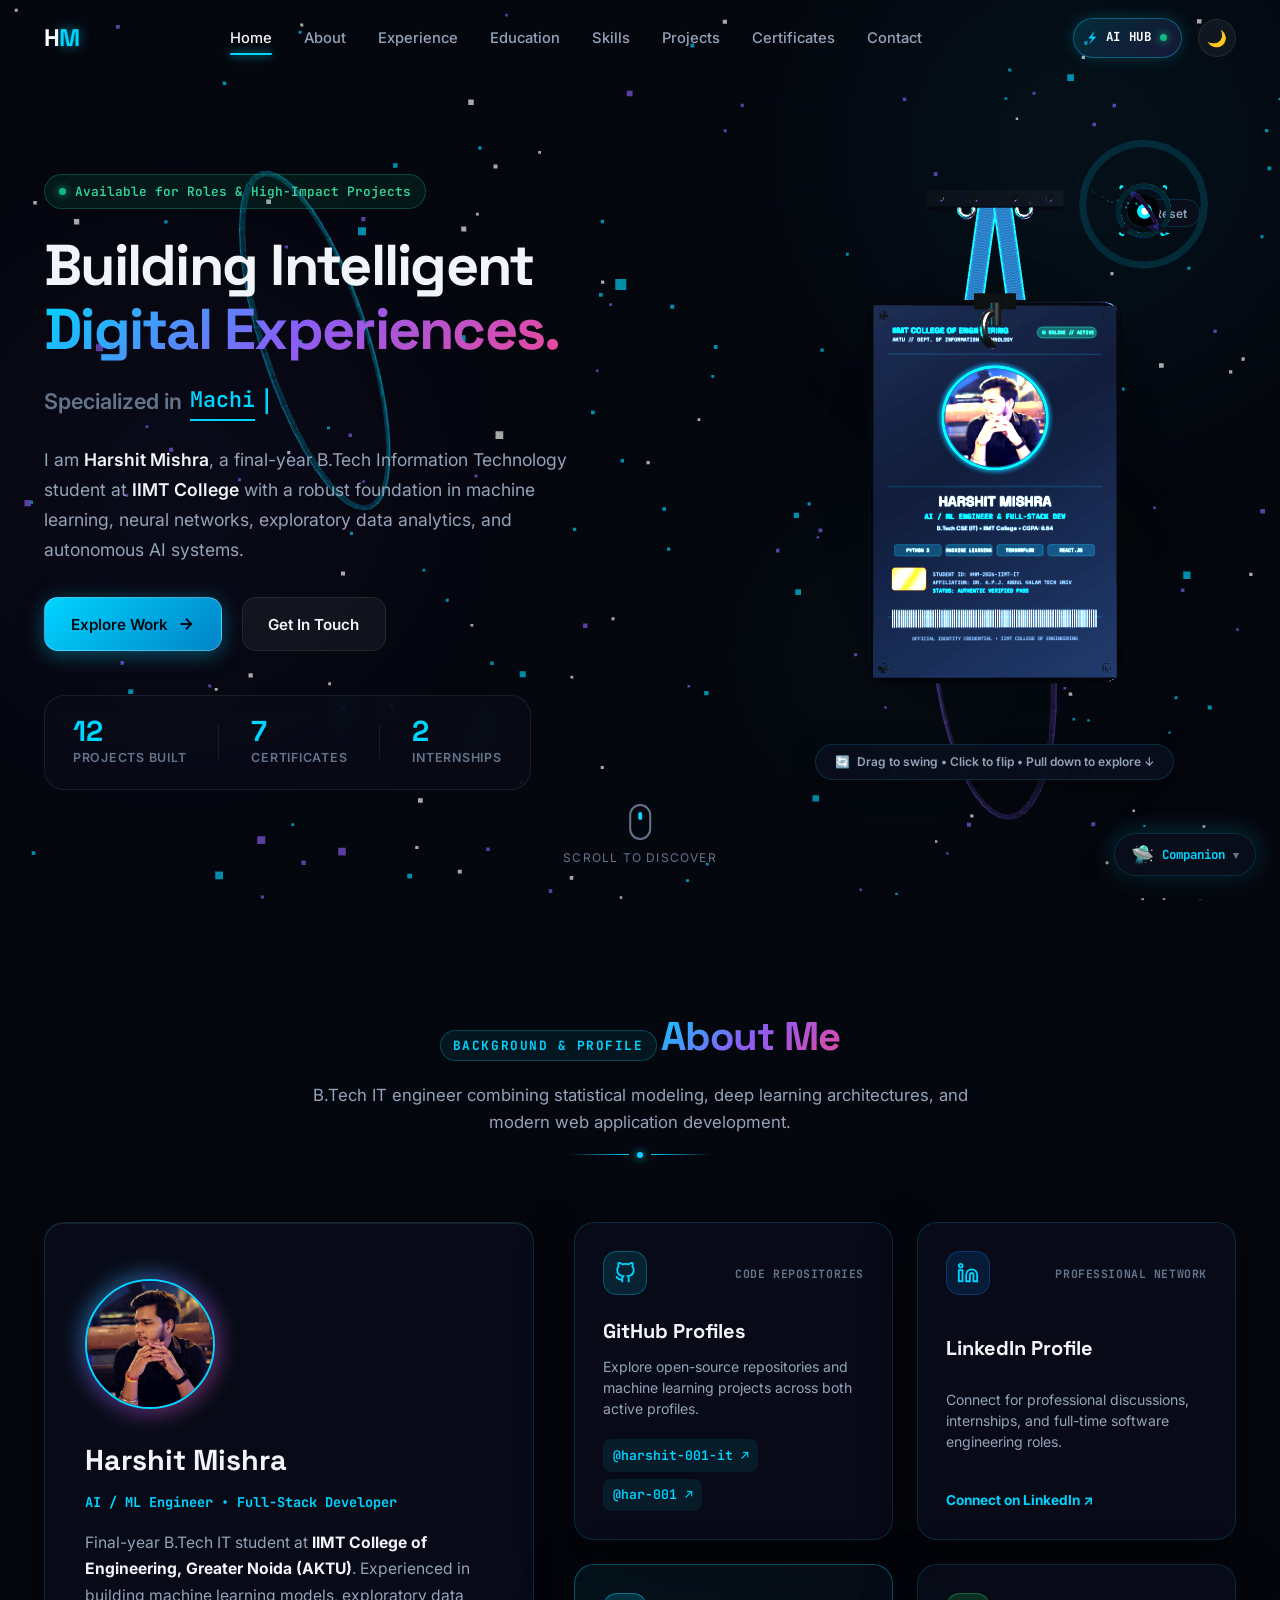
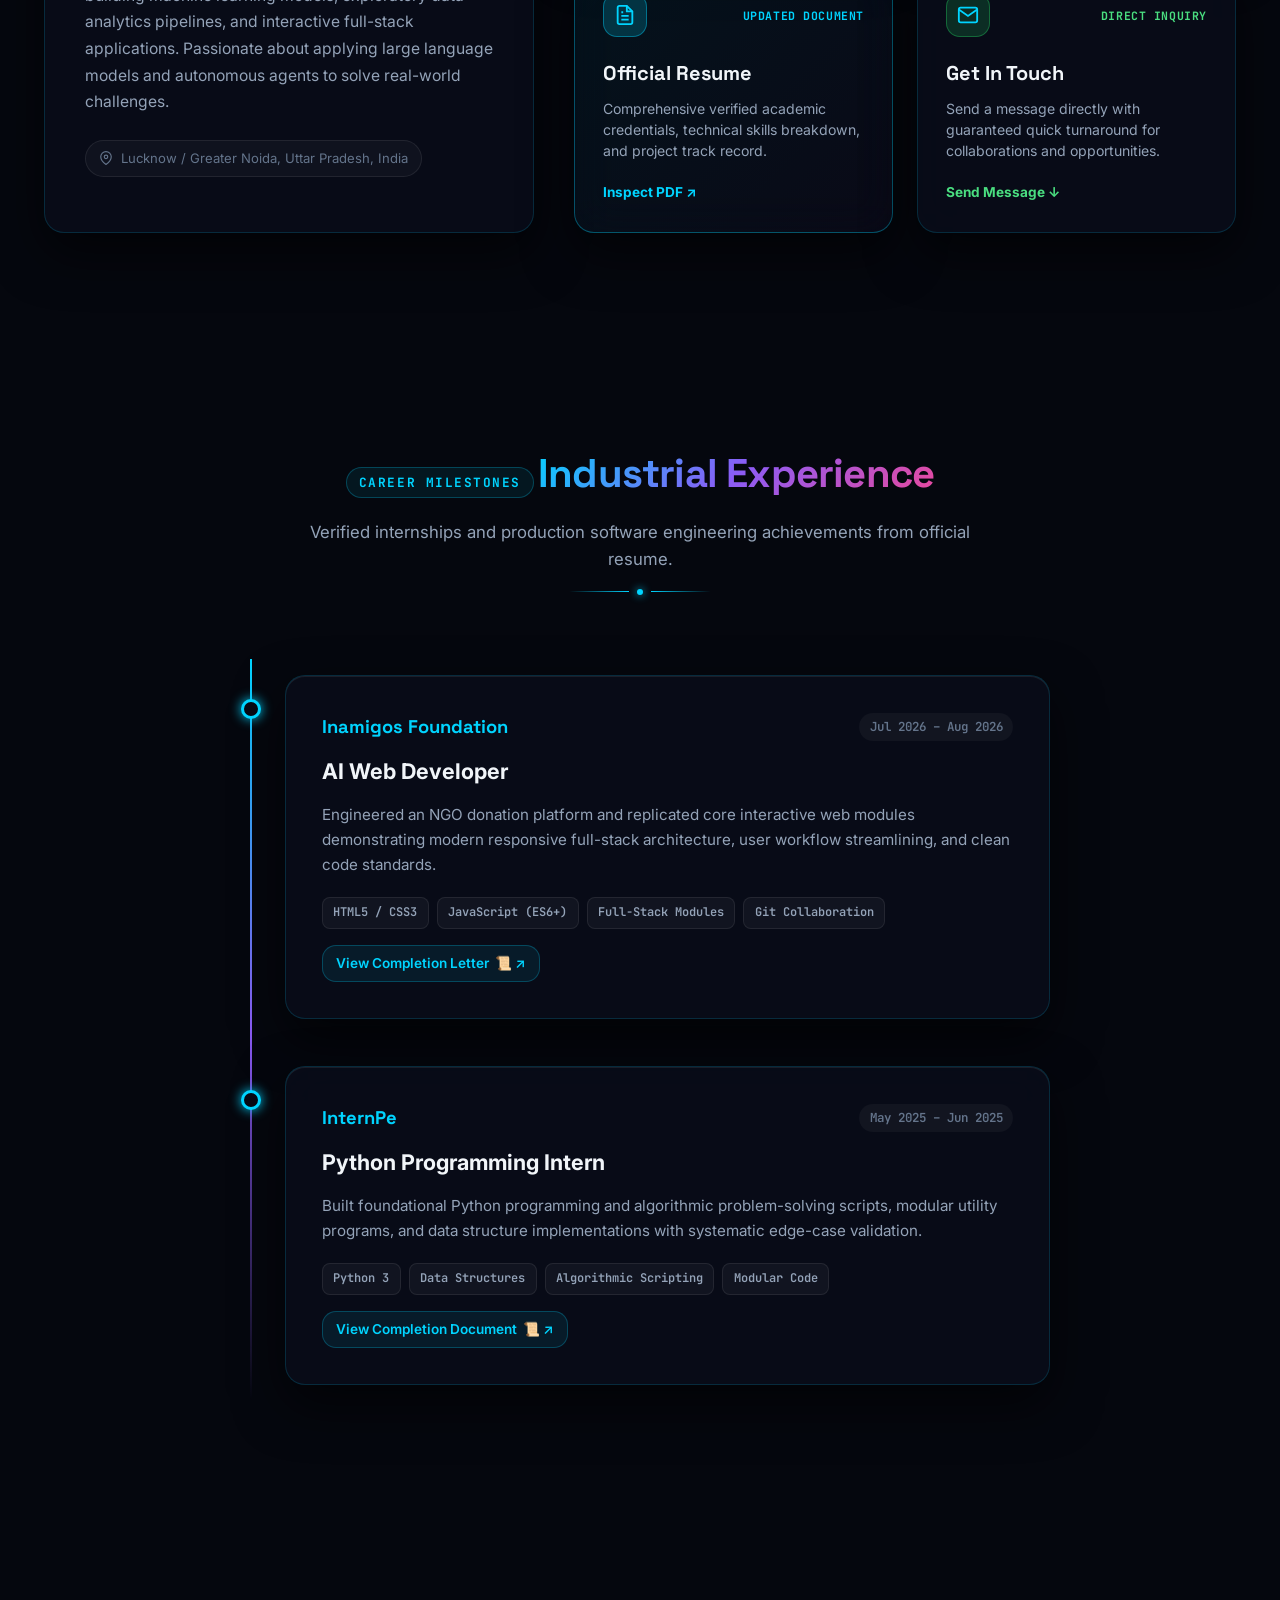
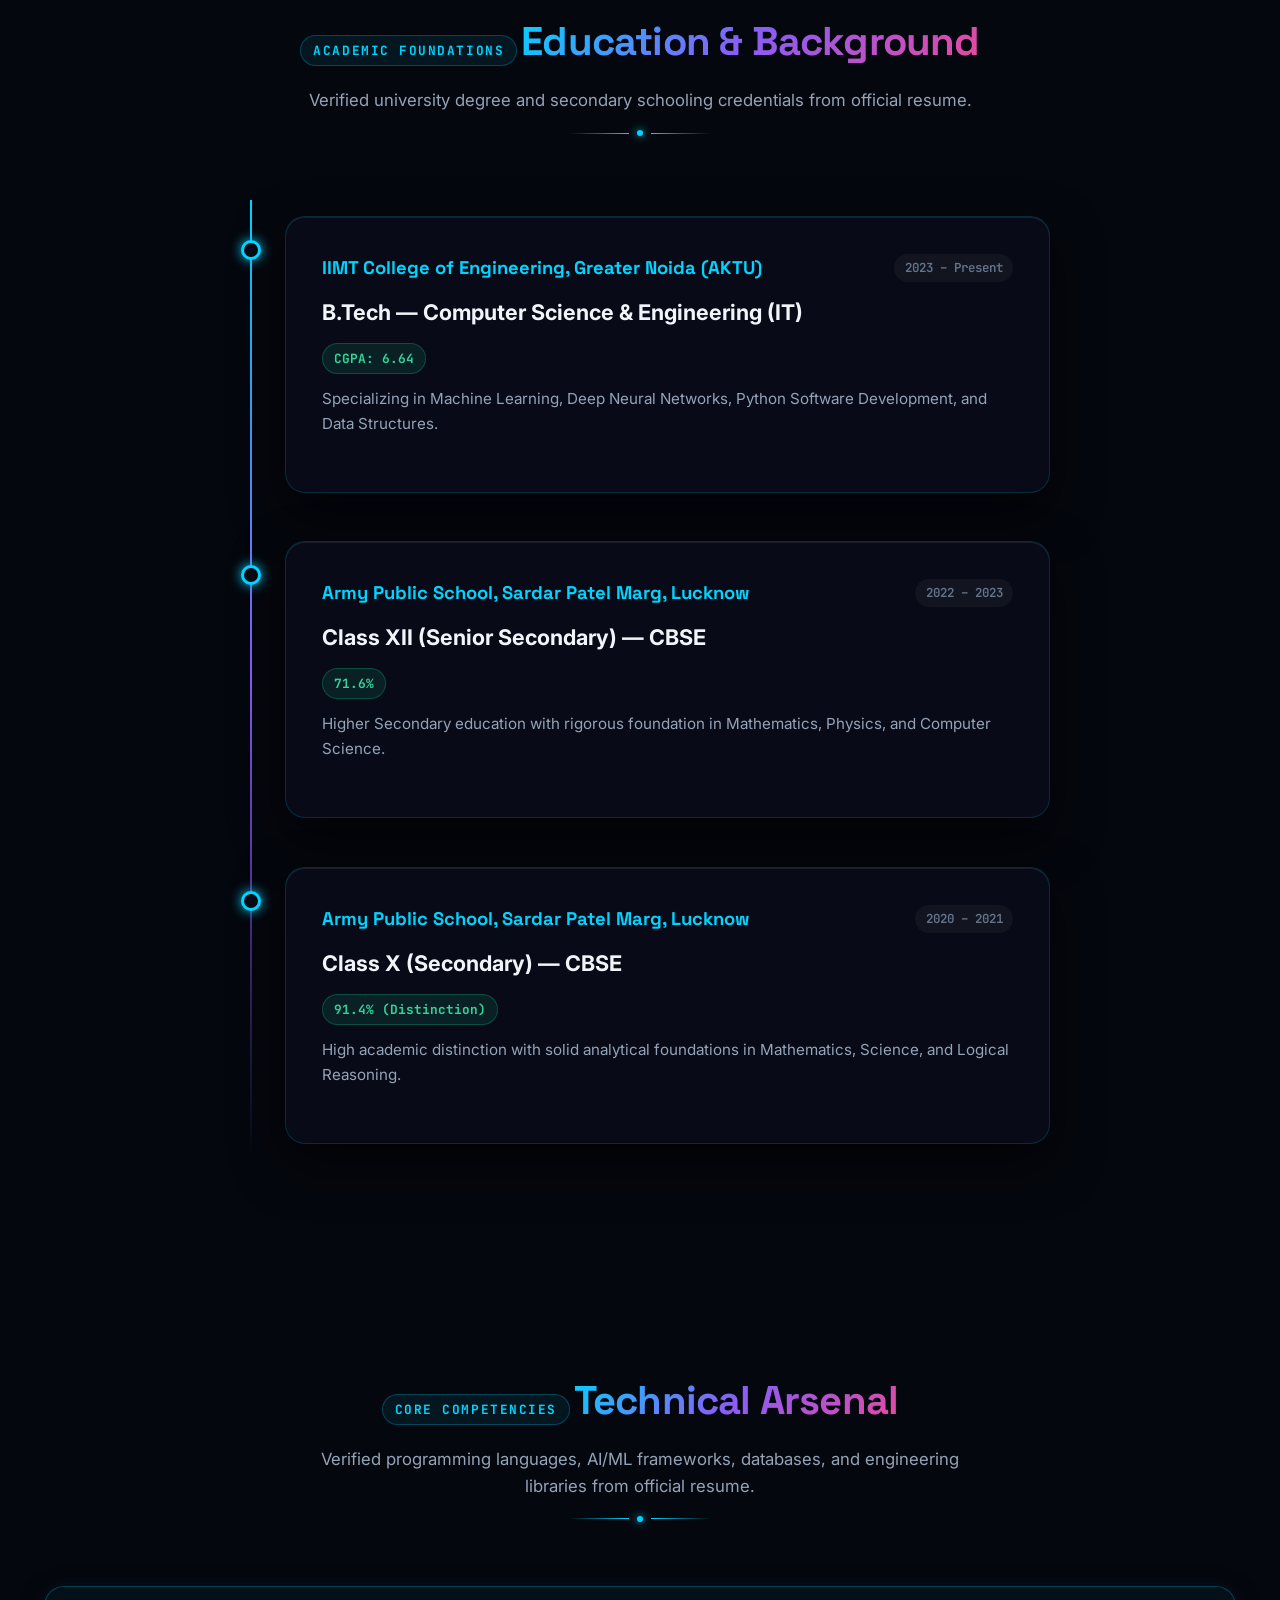
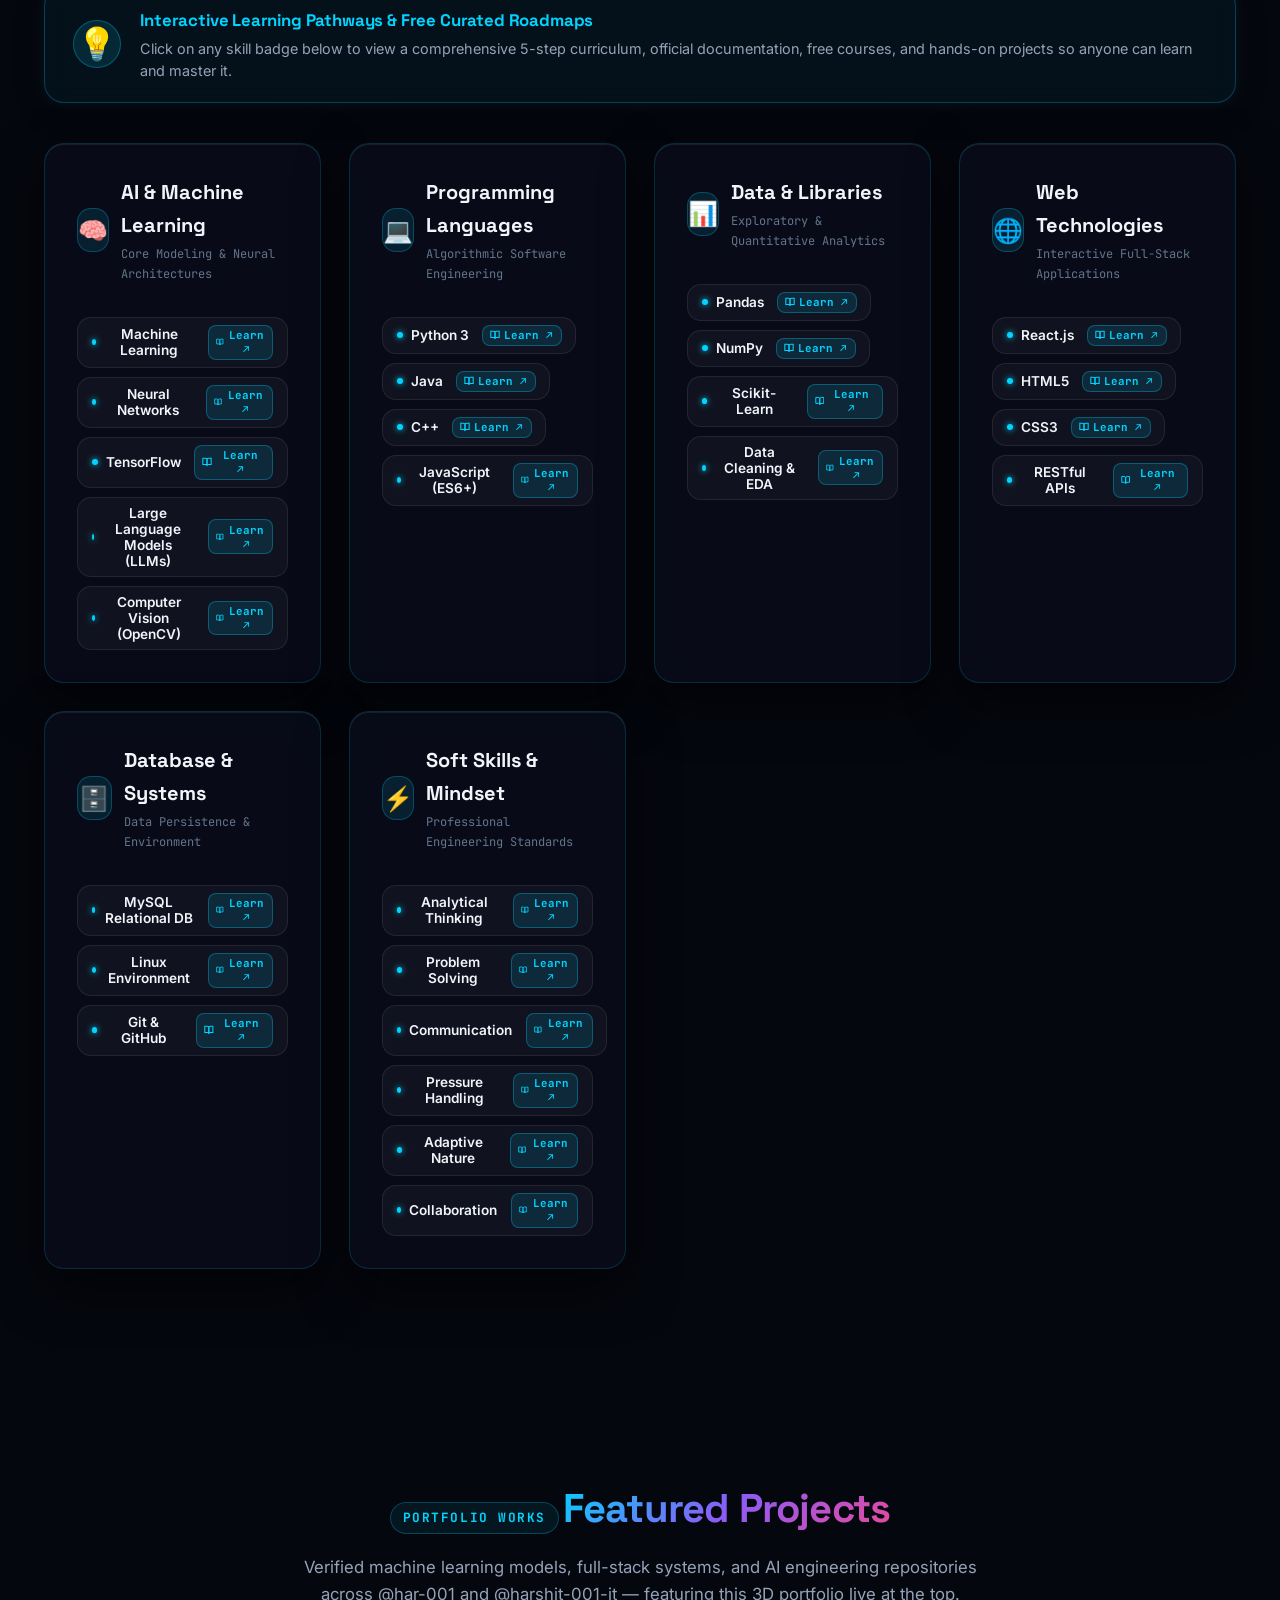
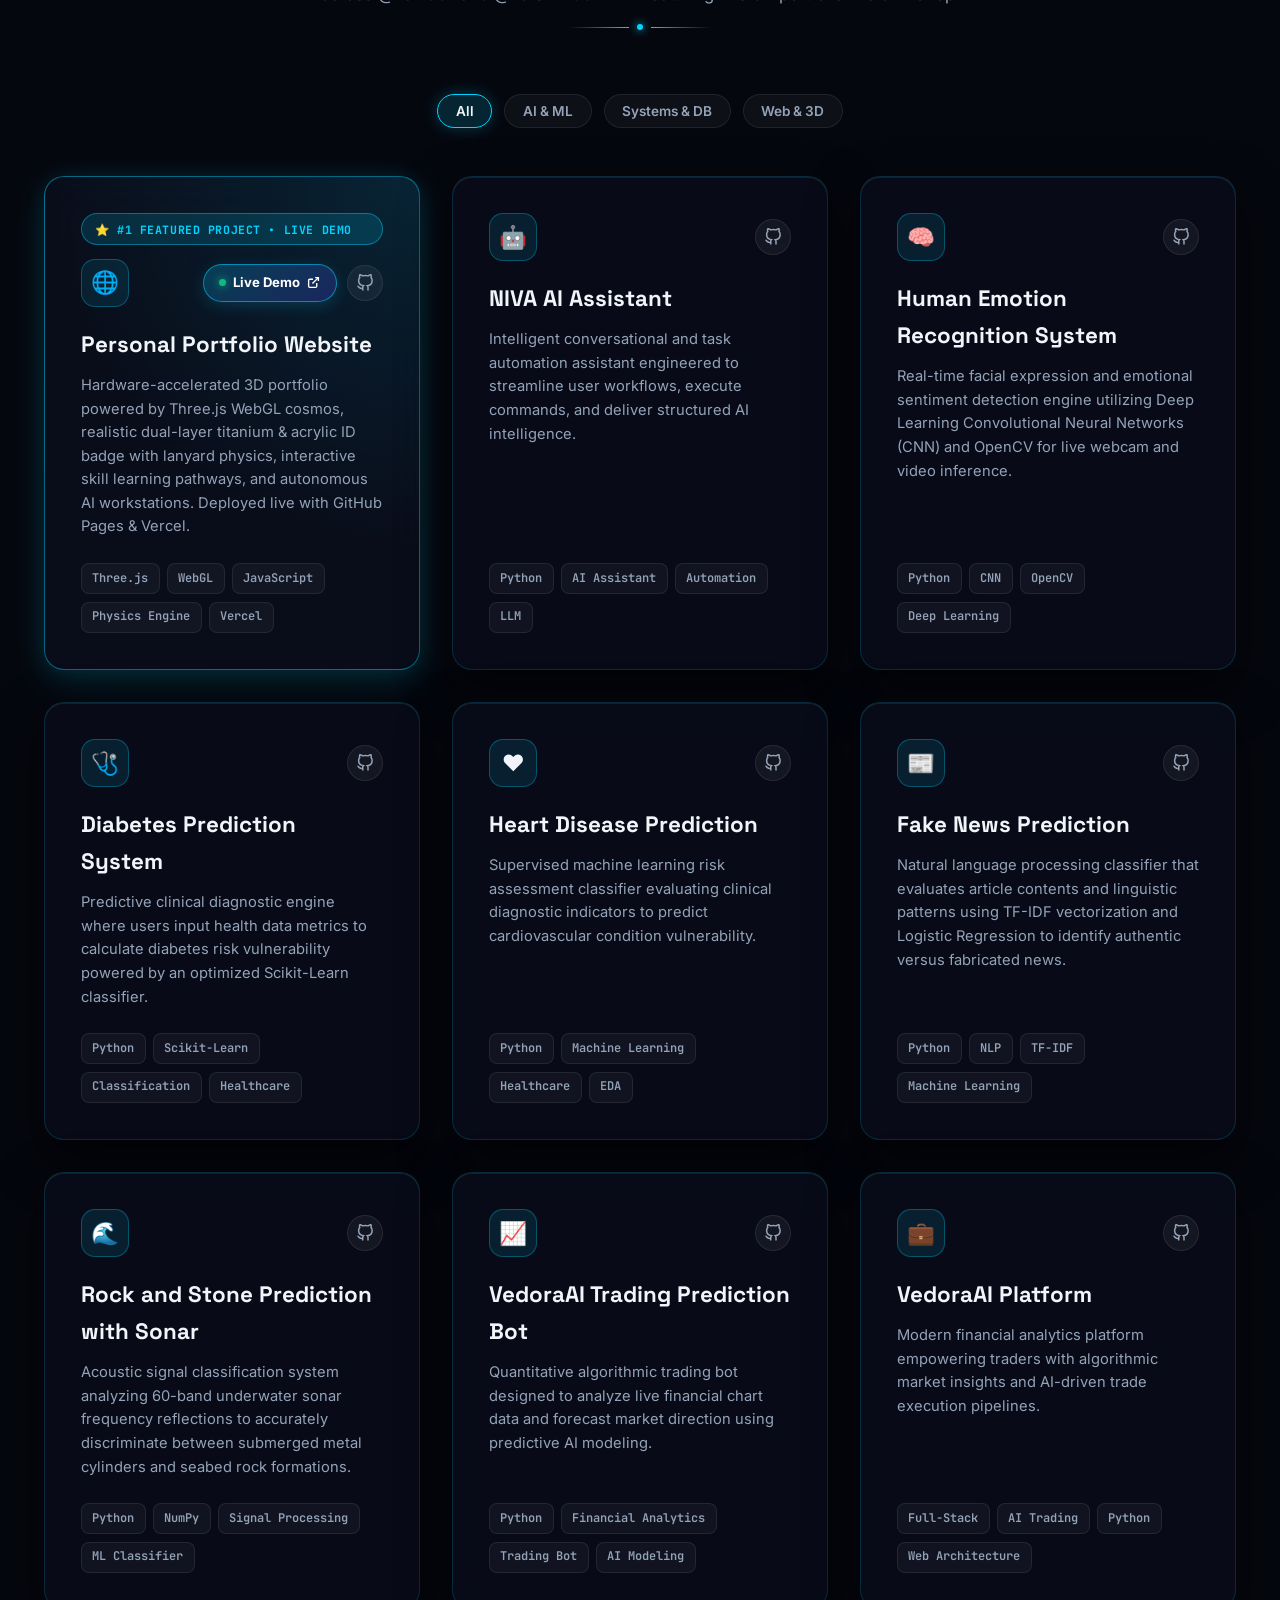
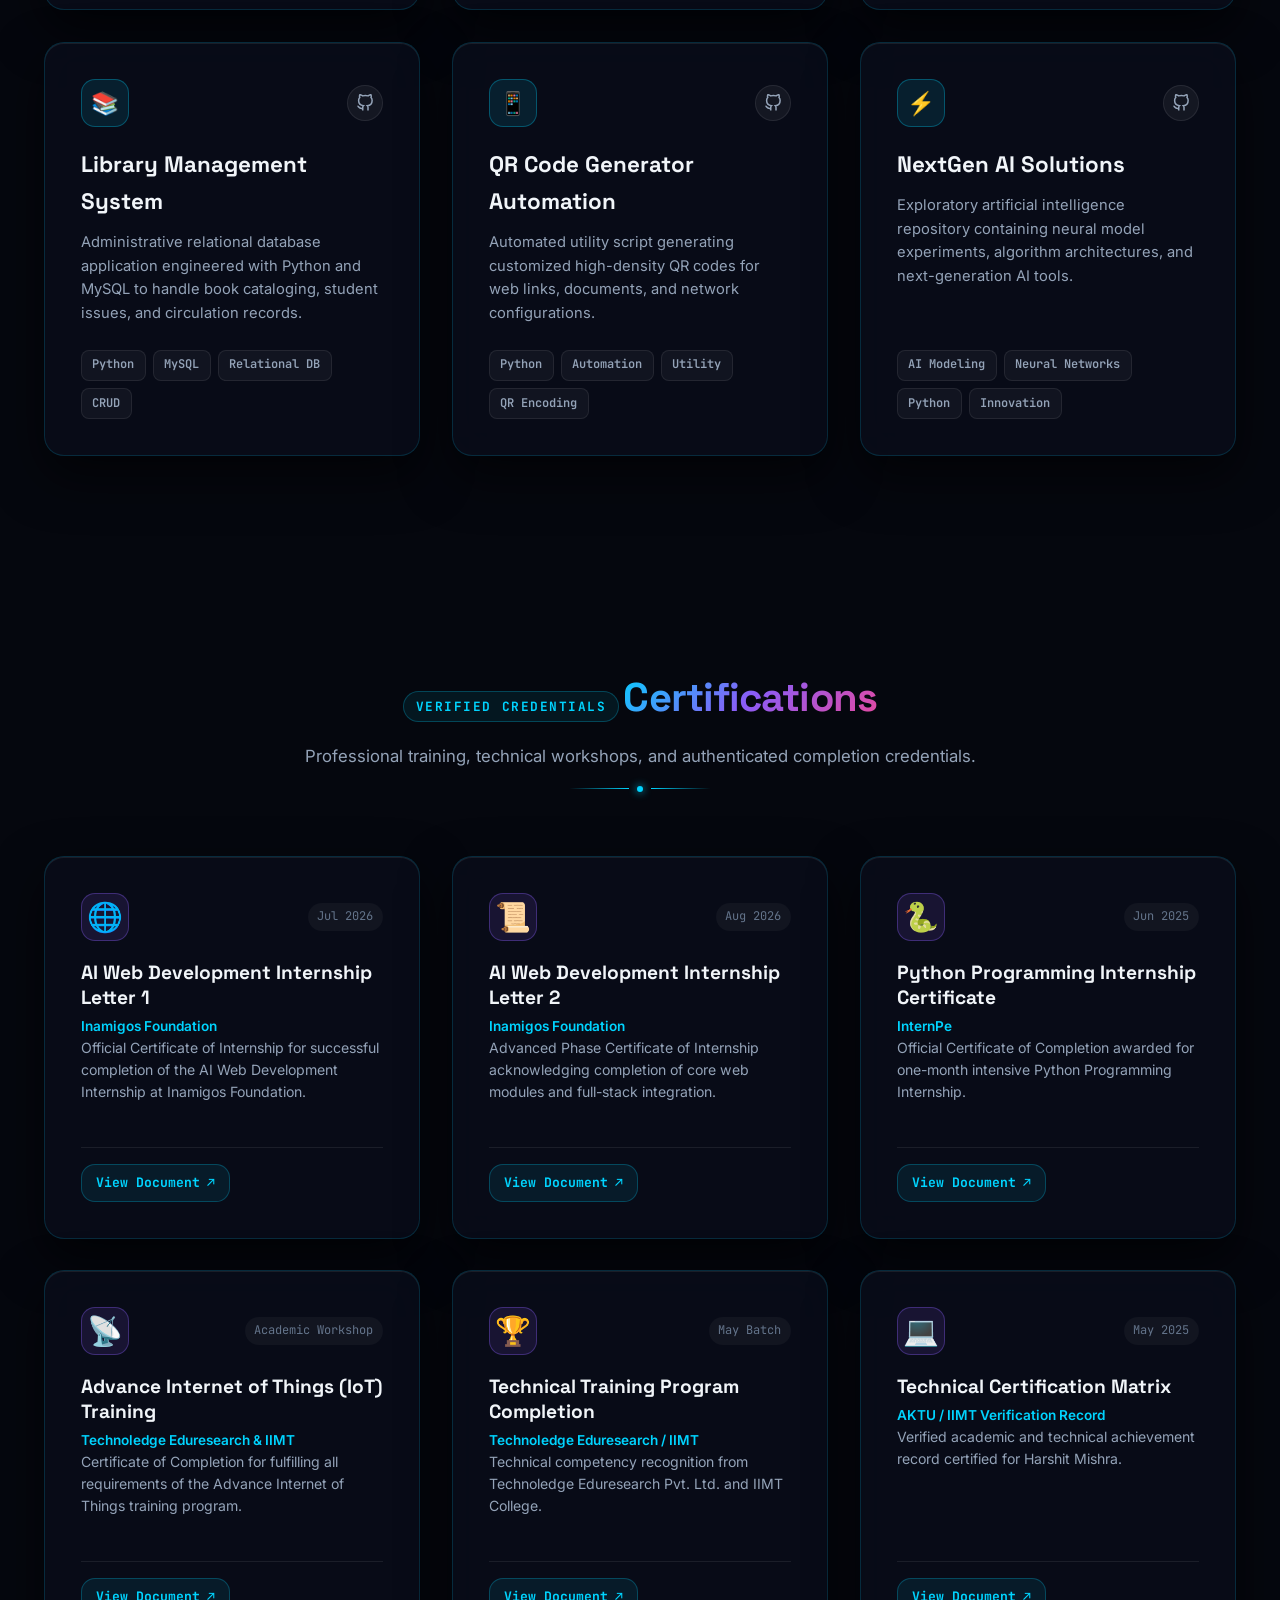
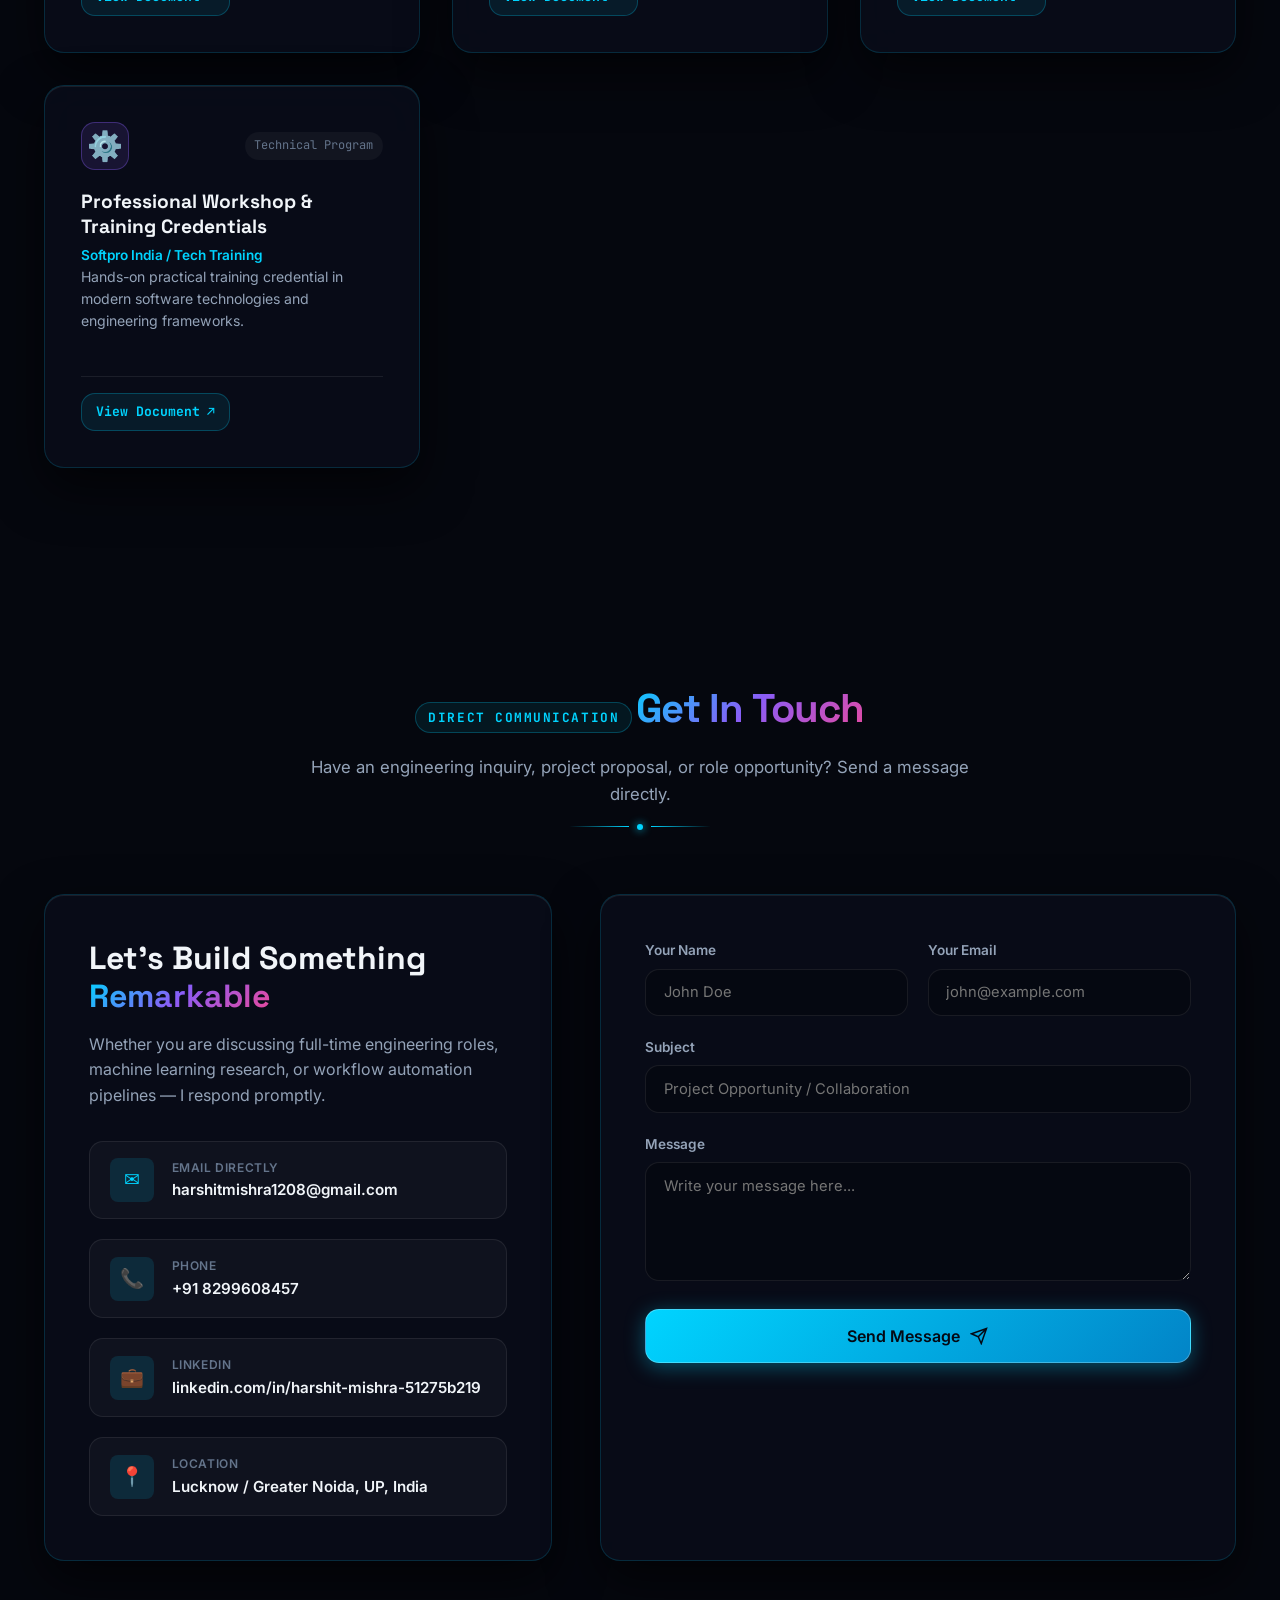
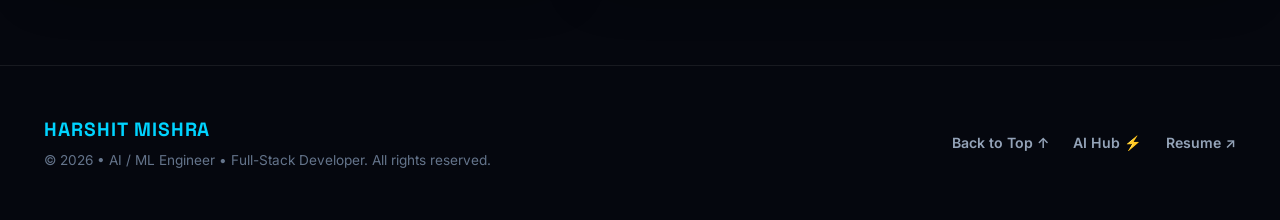
==== commit cc6a6d58: "feat: polish physical 3d id card with continuous top lanyard mount, set companion to 1.8x, and featu" ====
--- a/index.html
+++ b/index.html
@@ -120,7 +120,7 @@
 
         <div class="hero-stats-row">
           <div class="hero-stat-item">
-            <span class="stat-number" data-target="11">11</span>
+            <span class="stat-number" data-target="12">12</span>
             <span class="stat-label">Projects Built</span>
           </div>
           <div class="stat-divider"></div>
@@ -139,15 +139,7 @@
       <!-- Right Column: Physical Titanium ID Card Stage -->
       <div class="hero-col-right">
         <div class="hero-stage-wrapper">
-          <div class="stage-top-mount">
-            <span class="mount-bracket"></span>
-            <span class="mount-clip"></span>
-          </div>
           <div class="id-card-stage" id="idCardStage">
-            <div class="card-hint-badge" id="cardHintBadge">
-              <span class="hint-icon" id="cardHintIcon">🔄</span>
-              <span id="cardHintText">Drag to swing • Click to flip • Pull down to explore ↓</span>
-            </div>
             <button class="card-reset-btn" id="cardResetBtn" title="Reset card orientation" aria-label="Reset Card Orientation">
               ↺ Reset
             </button>
@@ -160,6 +152,10 @@
               </div>
             </div>
           </div>
+          <div class="card-hint-badge" id="cardHintBadge">
+            <span class="hint-icon" id="cardHintIcon">🔄</span>
+            <span id="cardHintText">Drag to swing • Click to flip • Pull down to explore ↓</span>
+          </div>
         </div>
       </div>
     </div>
@@ -375,7 +371,7 @@
       <div class="section-heading reveal">
         <span class="section-kicker">Portfolio Works</span>
         <h2 class="gradient-text">Featured Projects</h2>
-        <p>Verified machine learning models, autonomous workflows, and full-stack applications — featuring this 3D portfolio live at the top.</p>
+        <p>Verified machine learning models, full-stack systems, and AI engineering repositories across @har-001 and @harshit-001-it — featuring this 3D portfolio live at the top.</p>
         <div class="decor-line"><span class="dot"></span></div>
       </div>
 
--- a/css/styles.css
+++ b/css/styles.css
@@ -764,7 +764,7 @@
 .id-card-stage {
   position: relative;
   width: 100%;
-  height: 540px;
+  height: 550px;
   cursor: grab;
   touch-action: pan-y;
   user-select: none;
@@ -775,21 +775,19 @@
 }
 
 .card-hint-badge {
-  position: absolute;
-  bottom: 12px;
-  left: 50%;
-  transform: translateX(-50%);
-  background: rgba(11, 15, 29, 0.88);
+  position: relative;
+  margin-top: 10px;
+  background: rgba(11, 15, 29, 0.9);
   backdrop-filter: blur(12px);
   border: 1px solid var(--border-glass);
-  padding: 0.45rem 1rem;
+  padding: 0.45rem 1.15rem;
   border-radius: var(--radius-full);
   font-size: 0.75rem;
   font-weight: 600;
   color: var(--text-secondary);
   display: flex;
   align-items: center;
-  gap: 0.4rem;
+  gap: 0.45rem;
   white-space: nowrap;
   pointer-events: none;
   z-index: 10;
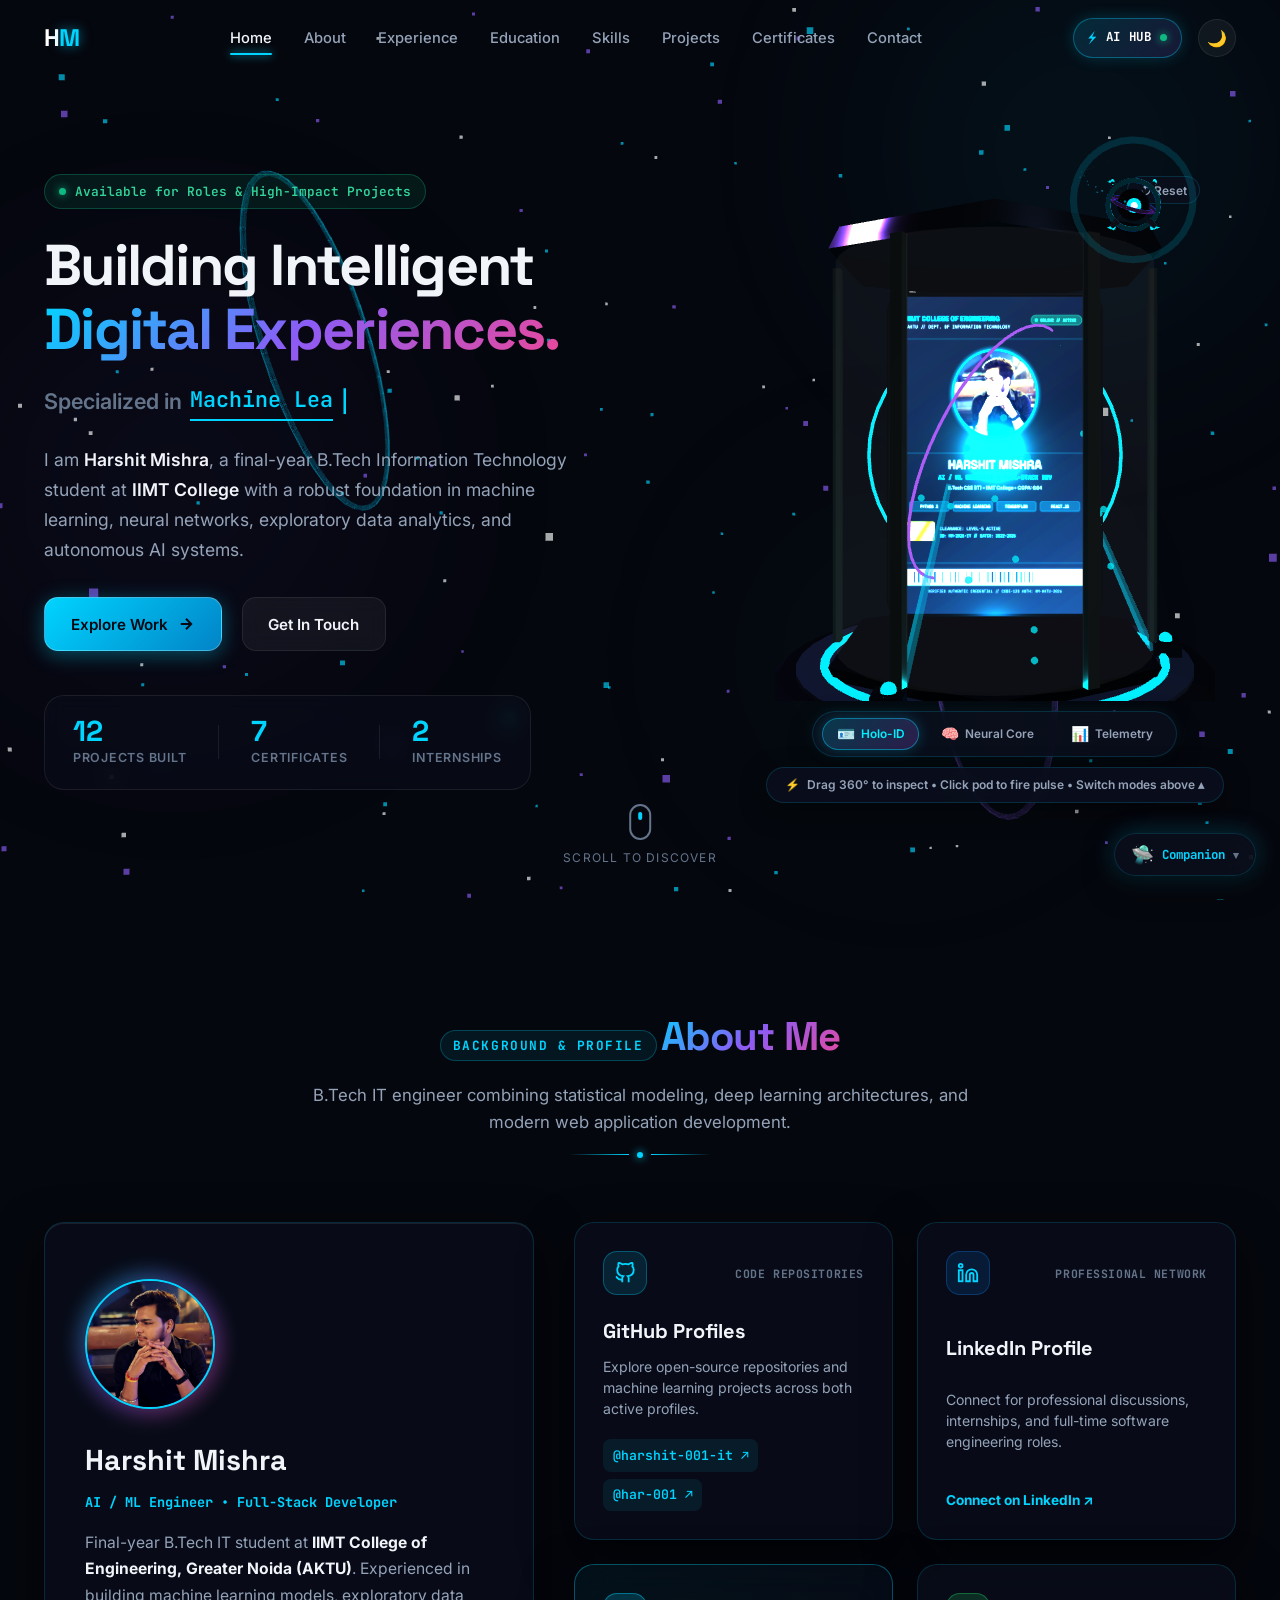
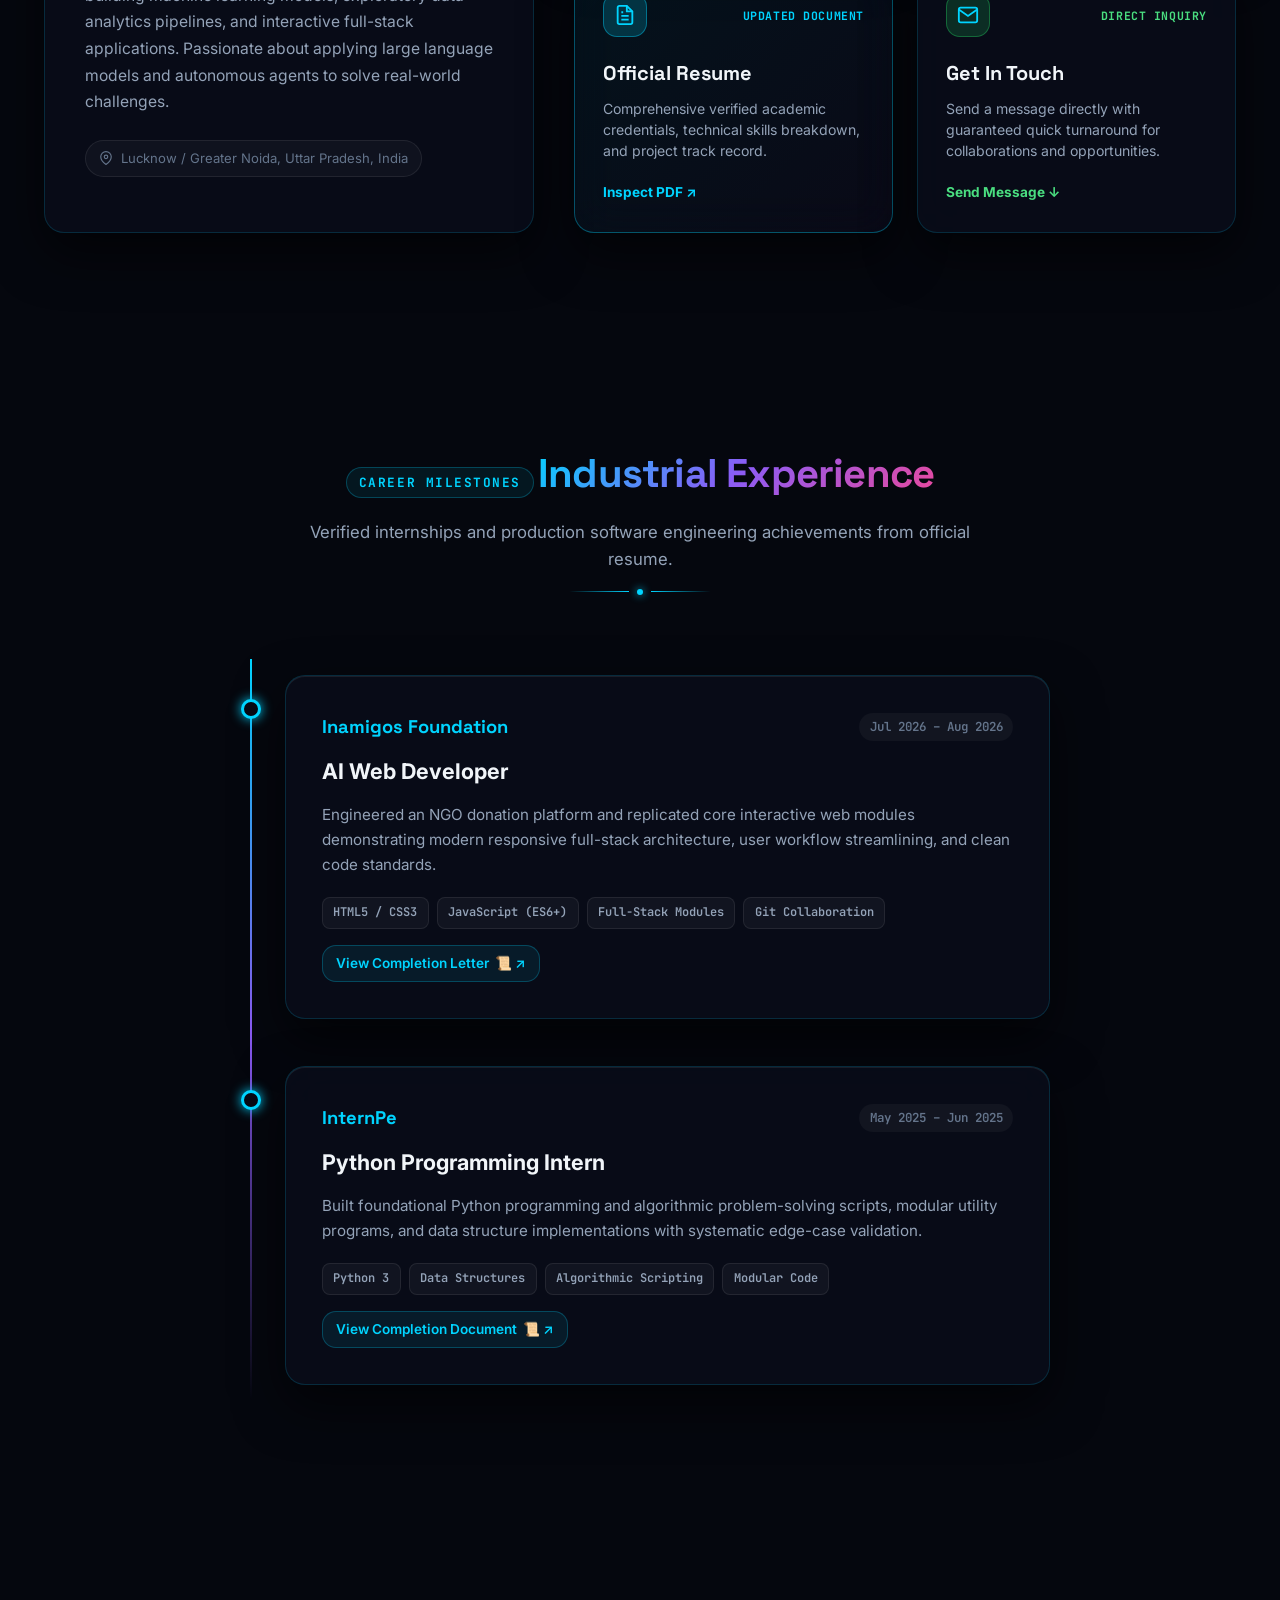
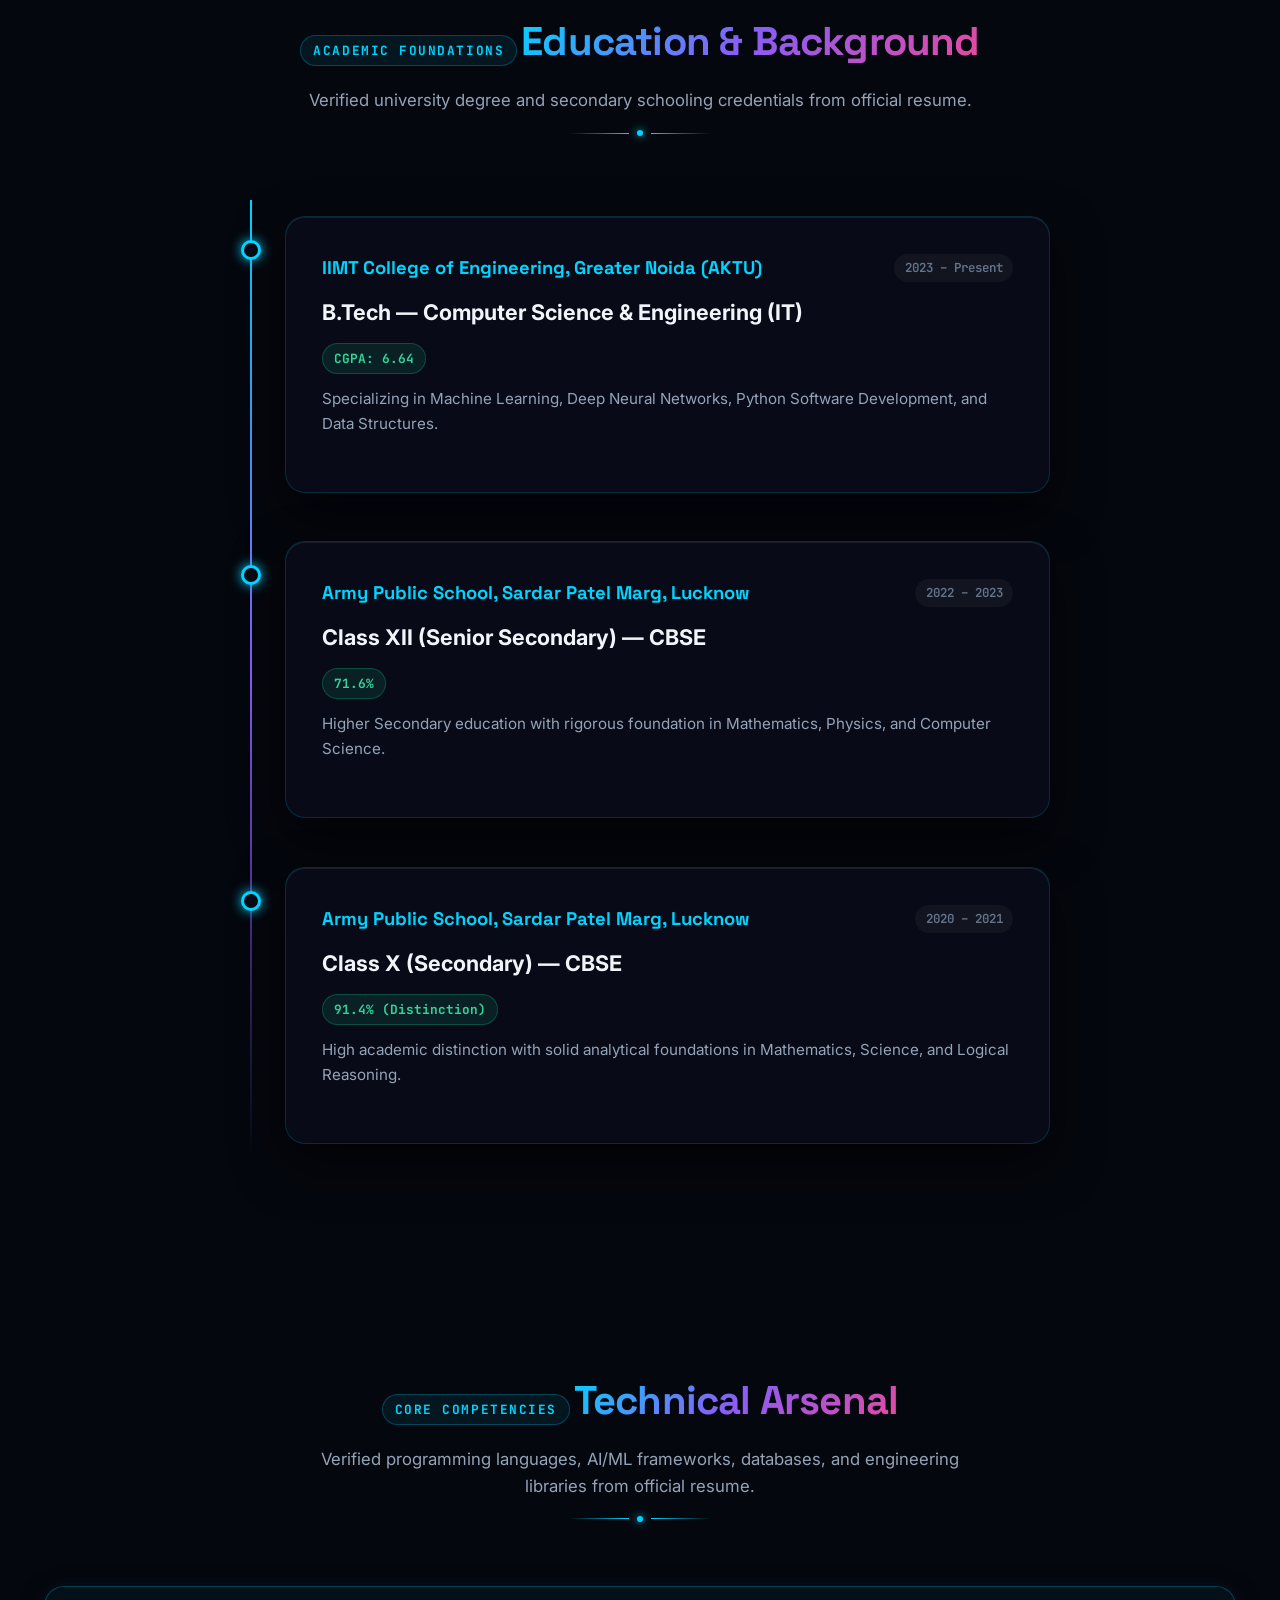
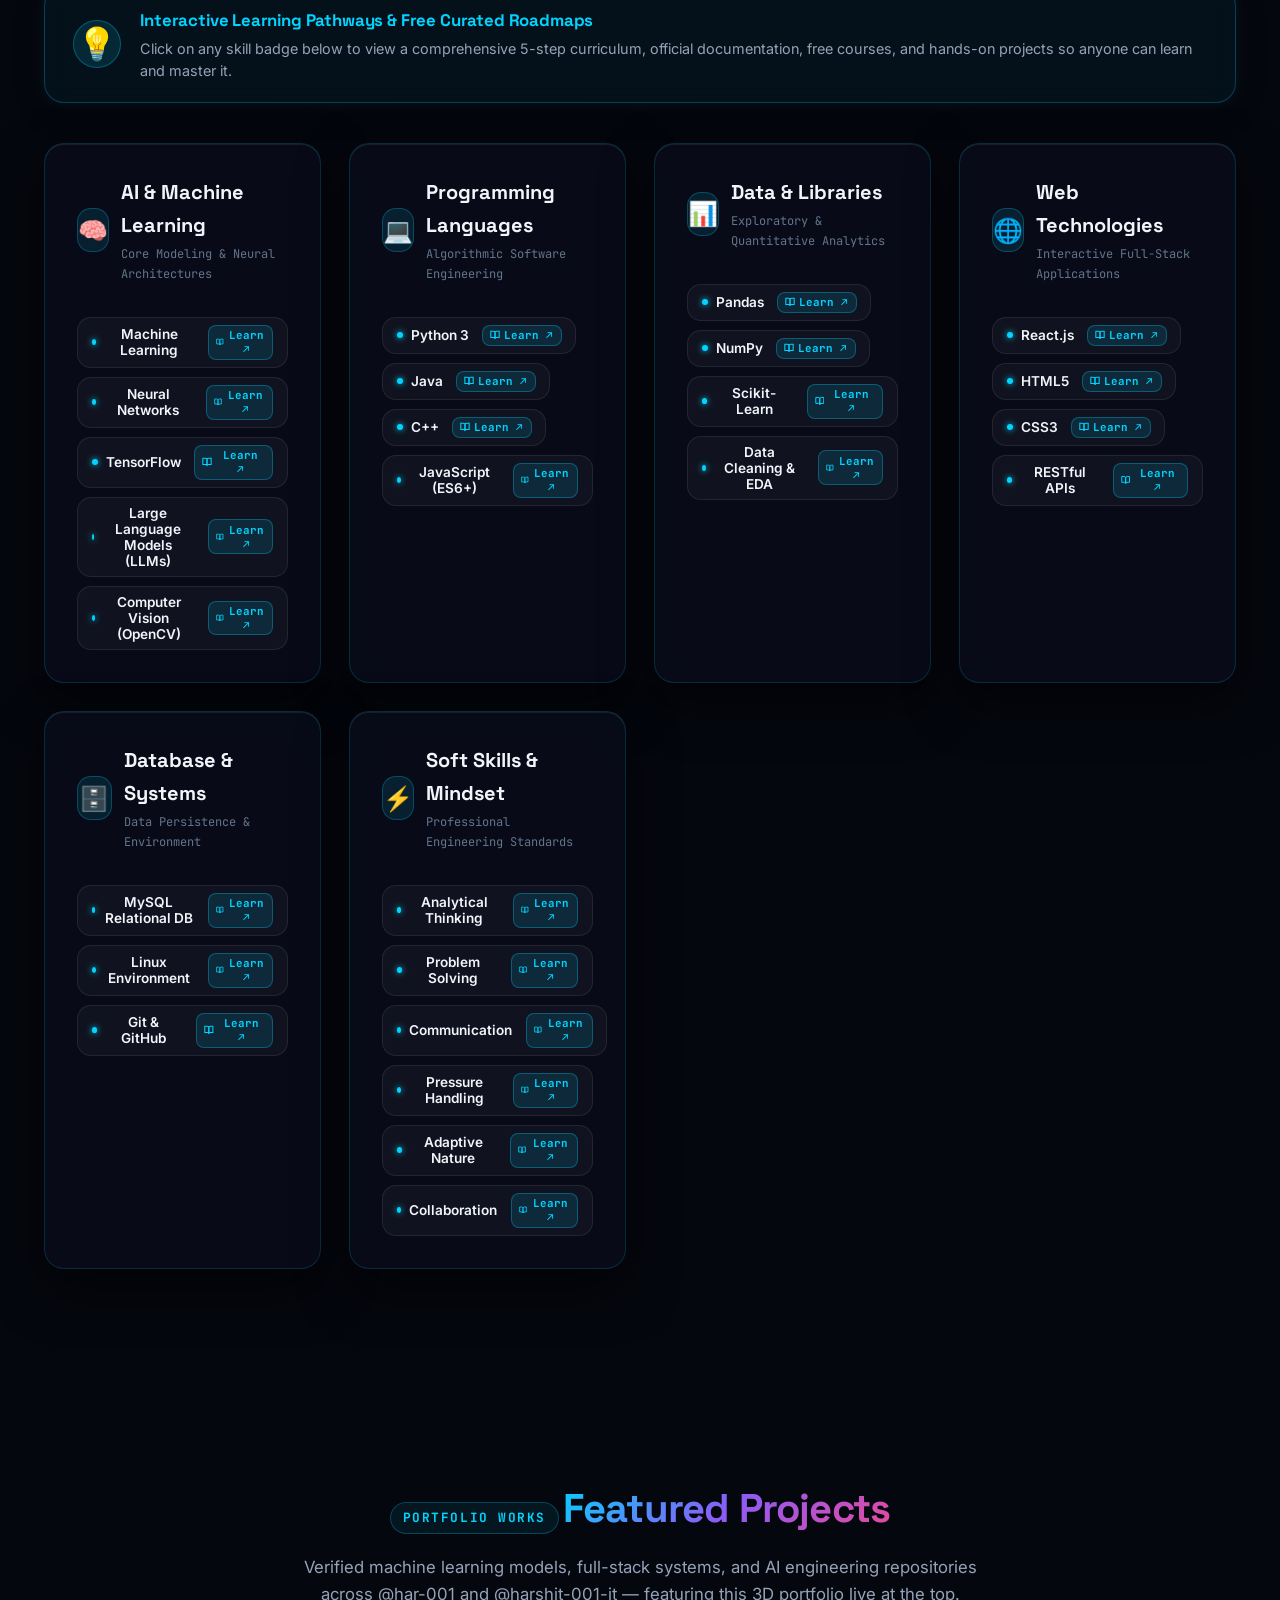
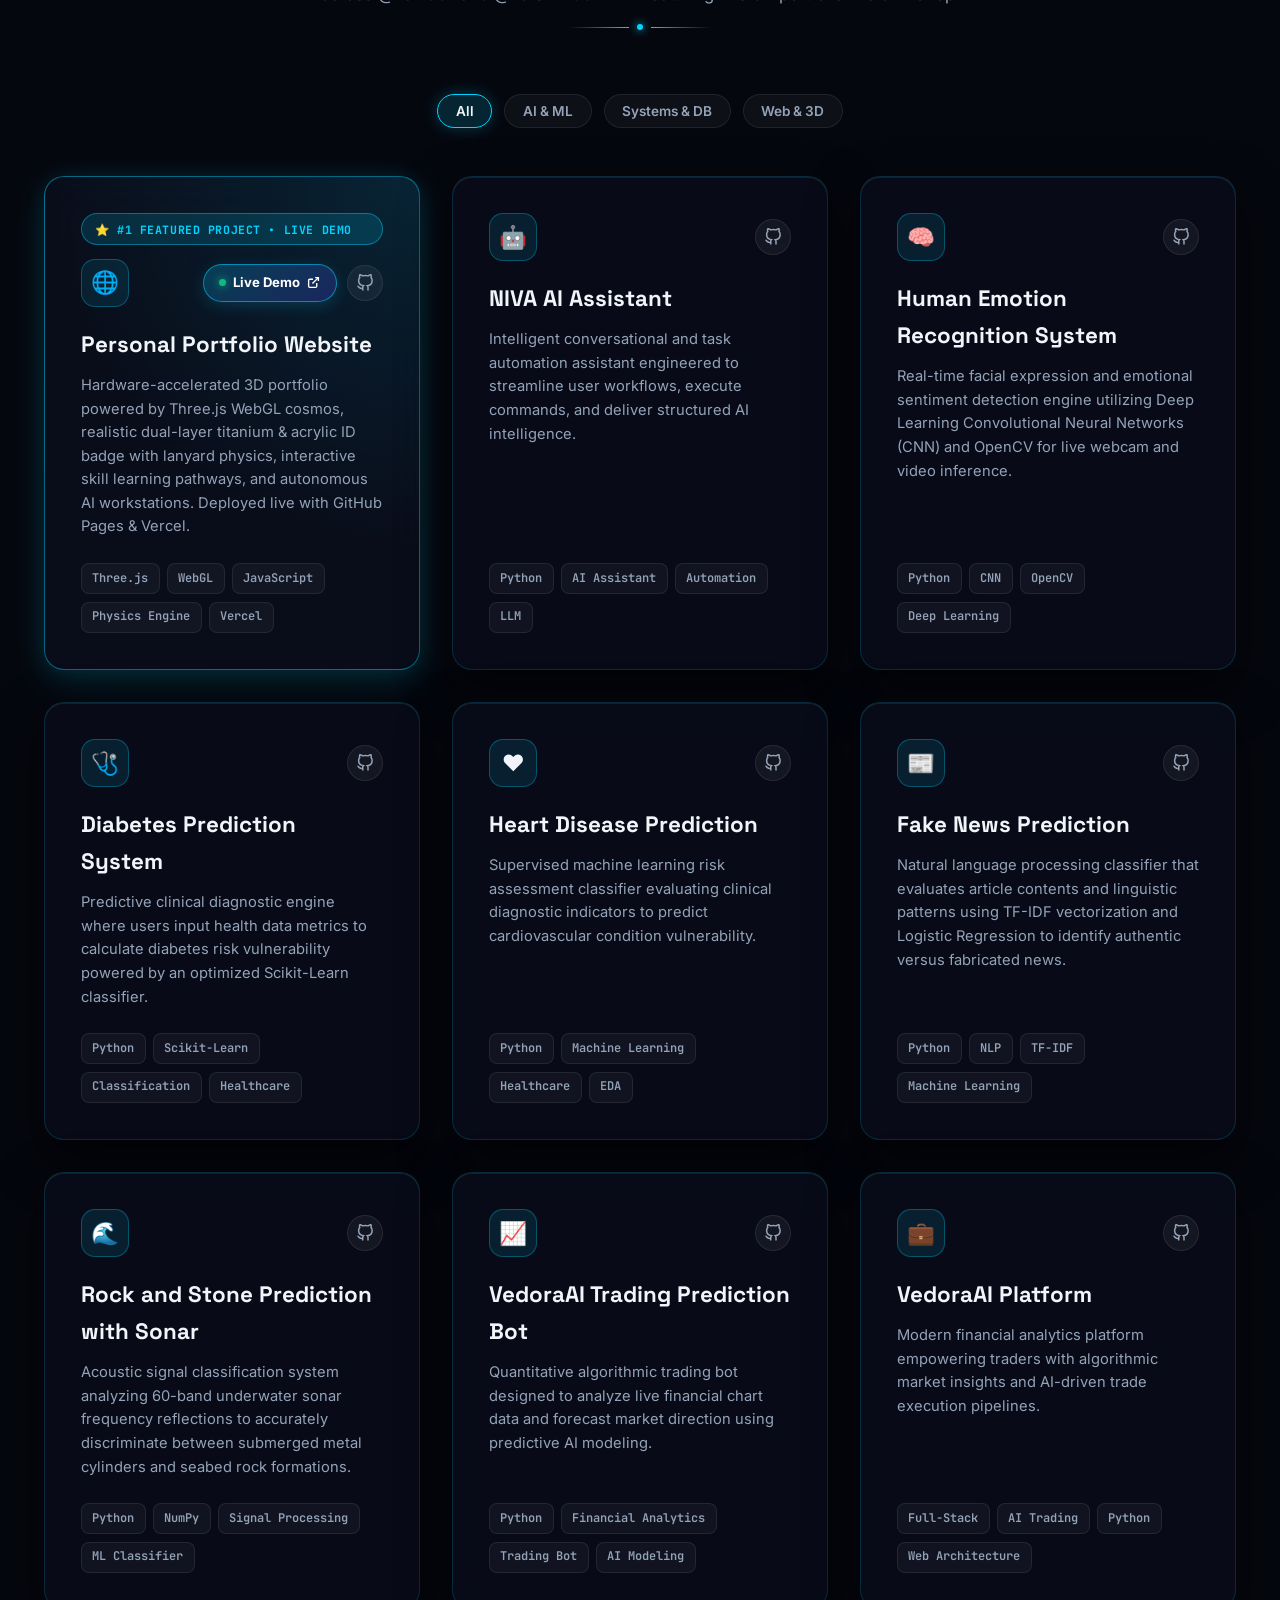
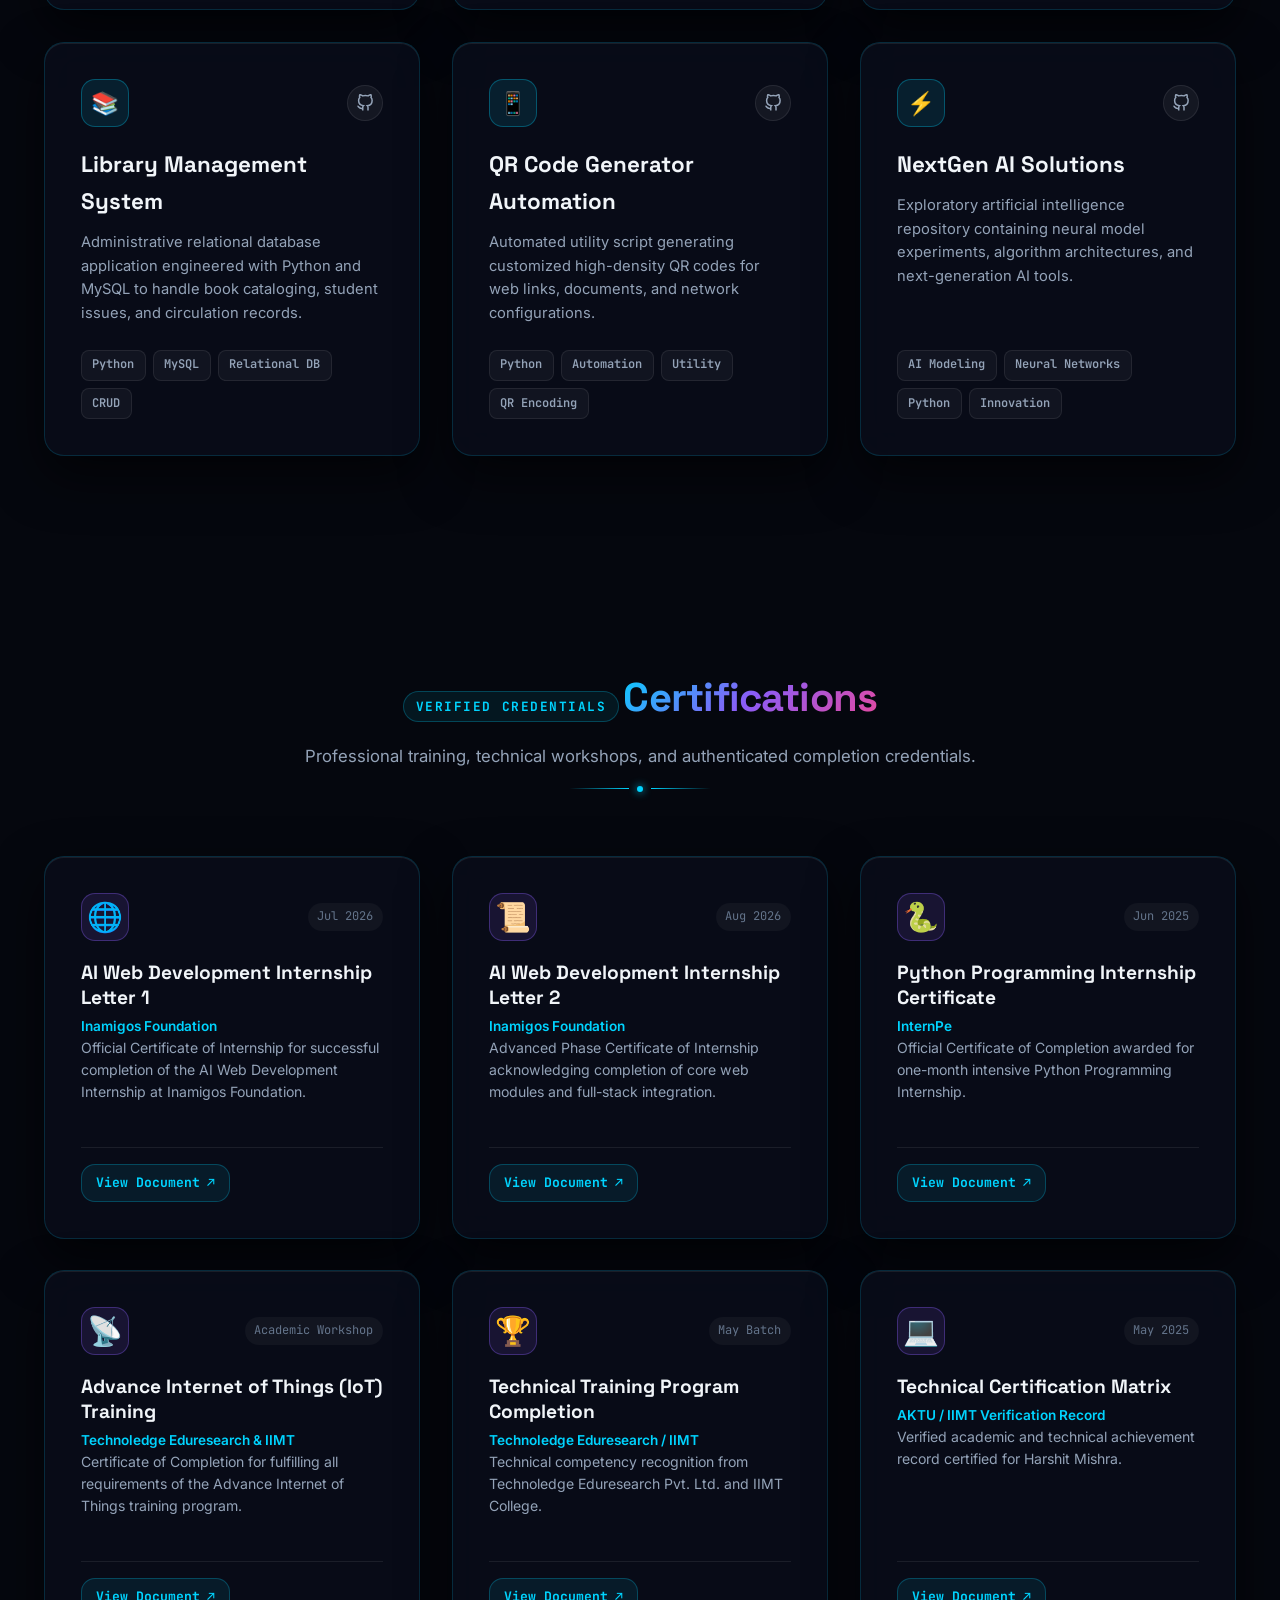
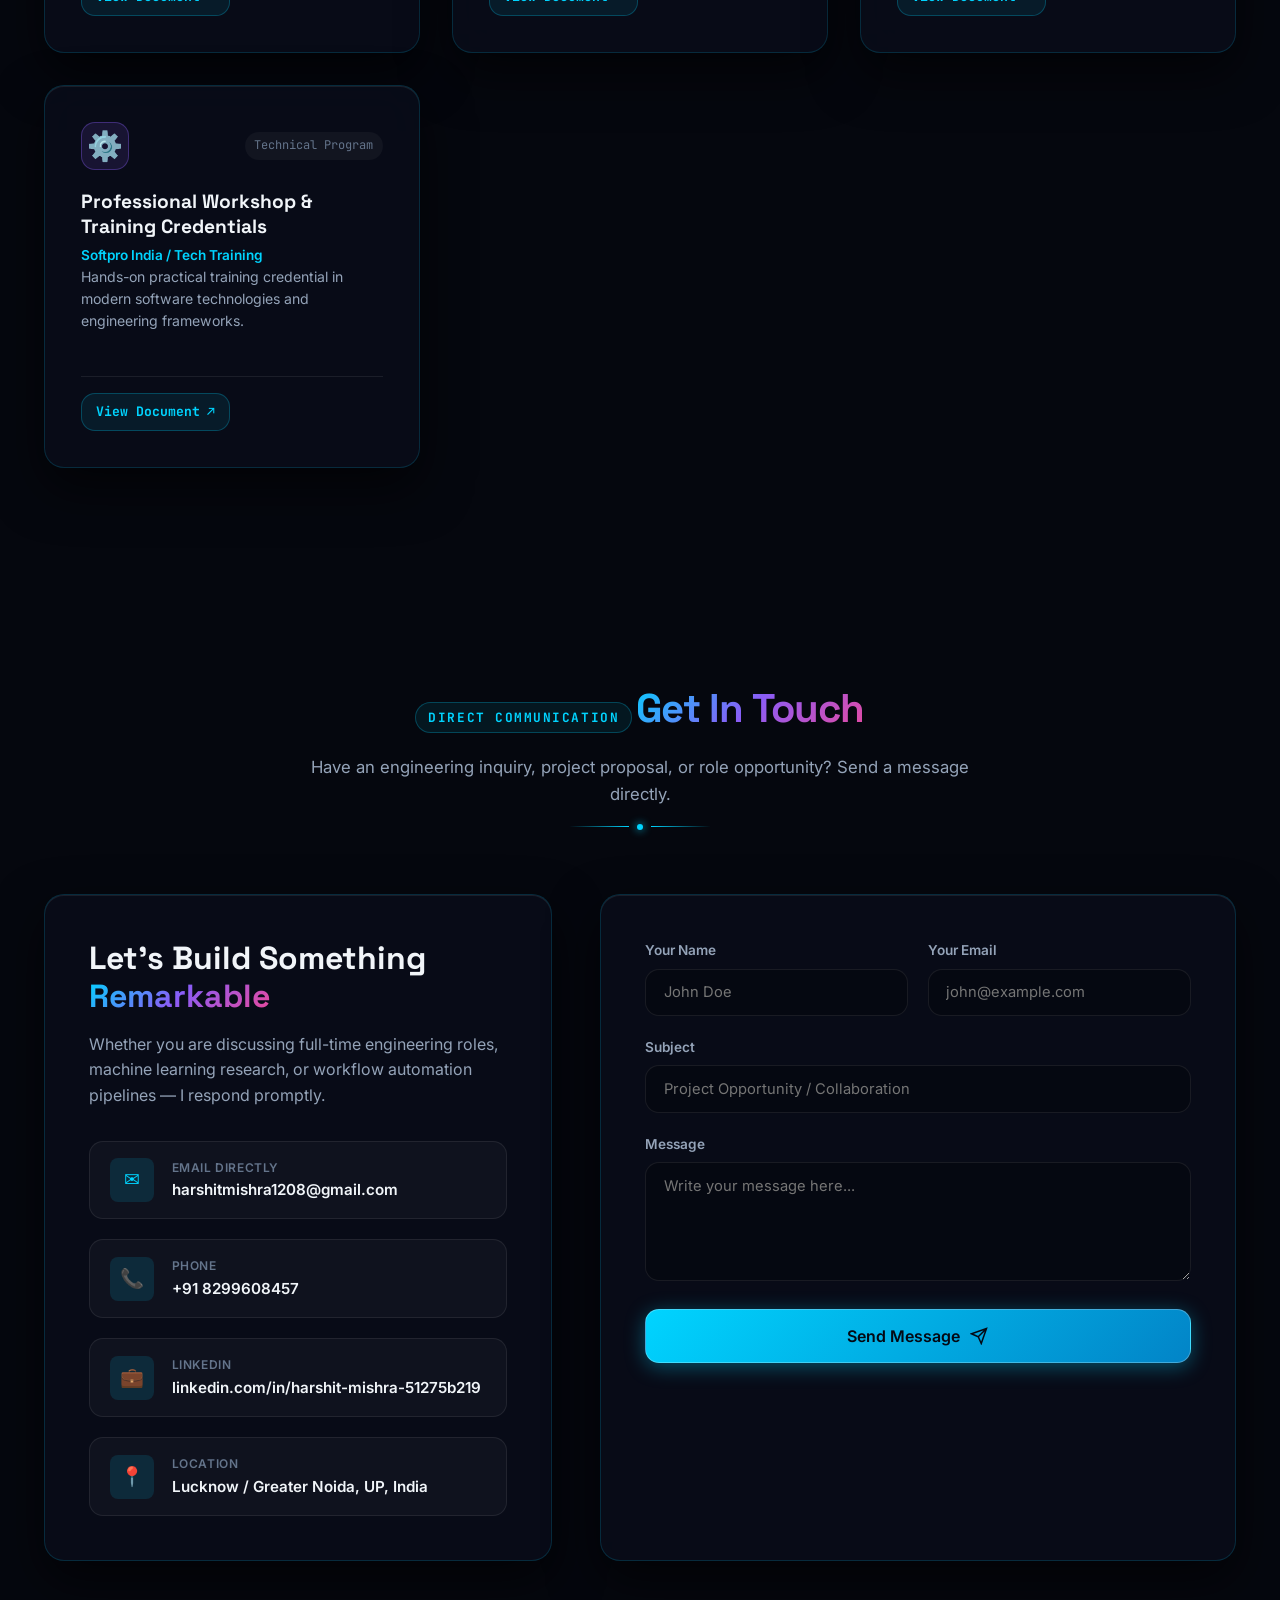
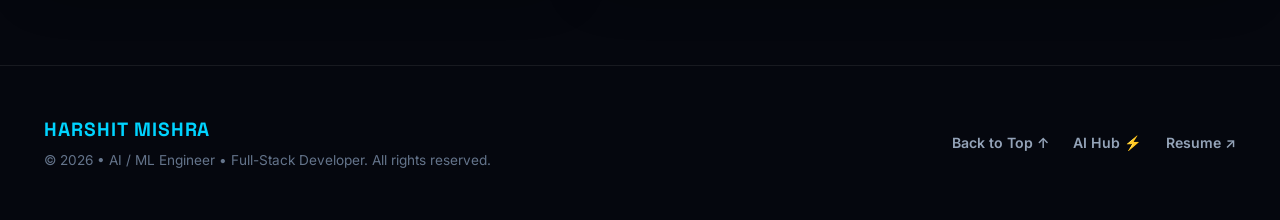
==== commit 07049b3e: "feat: replace static hanging id card with interactive 3d magnetic levitation cyber-pod and 3-mode ho" ====
--- a/index.html
+++ b/index.html
@@ -137,10 +137,11 @@
       </div>
 
       <!-- Right Column: Physical Titanium ID Card Stage -->
+      <!-- Right Column: 3D Magnetic Levitation Cyber-Pod & Hologram Chamber -->
       <div class="hero-col-right">
         <div class="hero-stage-wrapper">
-          <div class="id-card-stage" id="idCardStage">
-            <button class="card-reset-btn" id="cardResetBtn" title="Reset card orientation" aria-label="Reset Card Orientation">
+          <div class="cyber-pod-stage" id="idCardStage">
+            <button class="card-reset-btn" id="cardResetBtn" title="Reset Pod Orientation" aria-label="Reset Pod Orientation">
               ↺ Reset
             </button>
             <div class="id-card-fallback" id="idCardFallback" style="display:none;">
@@ -152,9 +153,26 @@
               </div>
             </div>
           </div>
+
+          <!-- Interactive 3D Mode Selector Dock -->
+          <div class="holo-mode-dock" id="holoModeDock">
+            <button class="holo-mode-btn active" data-mode="holo-pass" title="Holographic Identity Pass">
+              <span class="mode-icon">🪪</span>
+              <span class="mode-label">Holo-ID</span>
+            </button>
+            <button class="holo-mode-btn" data-mode="neural-core" title="3D Quantum Neural AI Core">
+              <span class="mode-icon">🧠</span>
+              <span class="mode-label">Neural Core</span>
+            </button>
+            <button class="holo-mode-btn" data-mode="telemetry" title="Orbital Systems Telemetry">
+              <span class="mode-icon">📊</span>
+              <span class="mode-label">Telemetry</span>
+            </button>
+          </div>
+
           <div class="card-hint-badge" id="cardHintBadge">
-            <span class="hint-icon" id="cardHintIcon">🔄</span>
-            <span id="cardHintText">Drag to swing • Click to flip • Pull down to explore ↓</span>
+            <span class="hint-icon" id="cardHintIcon">⚡</span>
+            <span id="cardHintText">Drag 360° to inspect • Click pod to fire pulse • Switch modes above ▴</span>
           </div>
         </div>
       </div>
--- a/css/styles.css
+++ b/css/styles.css
@@ -761,17 +761,66 @@
   box-shadow: 0 4px 8px rgba(0, 0, 0, 0.5);
 }
 
+.cyber-pod-stage,
 .id-card-stage {
   position: relative;
   width: 100%;
-  height: 550px;
+  height: 540px;
   cursor: grab;
   touch-action: pan-y;
   user-select: none;
 }
 
+.cyber-pod-stage:active,
 .id-card-stage:active {
   cursor: grabbing;
+}
+
+/* 3D Holo-Mode Selector Dock */
+.holo-mode-dock {
+  display: flex;
+  align-items: center;
+  justify-content: center;
+  gap: 0.45rem;
+  margin-top: 10px;
+  background: rgba(11, 15, 29, 0.88);
+  backdrop-filter: blur(14px);
+  border: 1px solid var(--border-glass);
+  padding: 0.35rem 0.55rem;
+  border-radius: var(--radius-full);
+  box-shadow: 0 8px 24px rgba(0, 0, 0, 0.45), 0 0 16px rgba(0, 212, 255, 0.08);
+  z-index: 10;
+}
+
+.holo-mode-btn {
+  display: flex;
+  align-items: center;
+  gap: 0.38rem;
+  padding: 0.4rem 0.85rem;
+  background: transparent;
+  border: 1px solid transparent;
+  border-radius: var(--radius-full);
+  color: var(--text-secondary);
+  font-size: 0.74rem;
+  font-weight: 600;
+  cursor: pointer;
+  transition: all 0.25s cubic-bezier(0.16, 1, 0.3, 1);
+}
+
+.holo-mode-btn:hover {
+  color: var(--text-primary);
+  background: rgba(255, 255, 255, 0.06);
+}
+
+.holo-mode-btn.active {
+  background: linear-gradient(135deg, rgba(0, 212, 255, 0.22), rgba(168, 85, 247, 0.22));
+  color: #00f0ff;
+  border-color: rgba(0, 212, 255, 0.45);
+  box-shadow: 0 0 14px rgba(0, 212, 255, 0.25);
+}
+
+.holo-mode-btn .mode-icon {
+  font-size: 0.92rem;
 }
 
 .card-hint-badge {
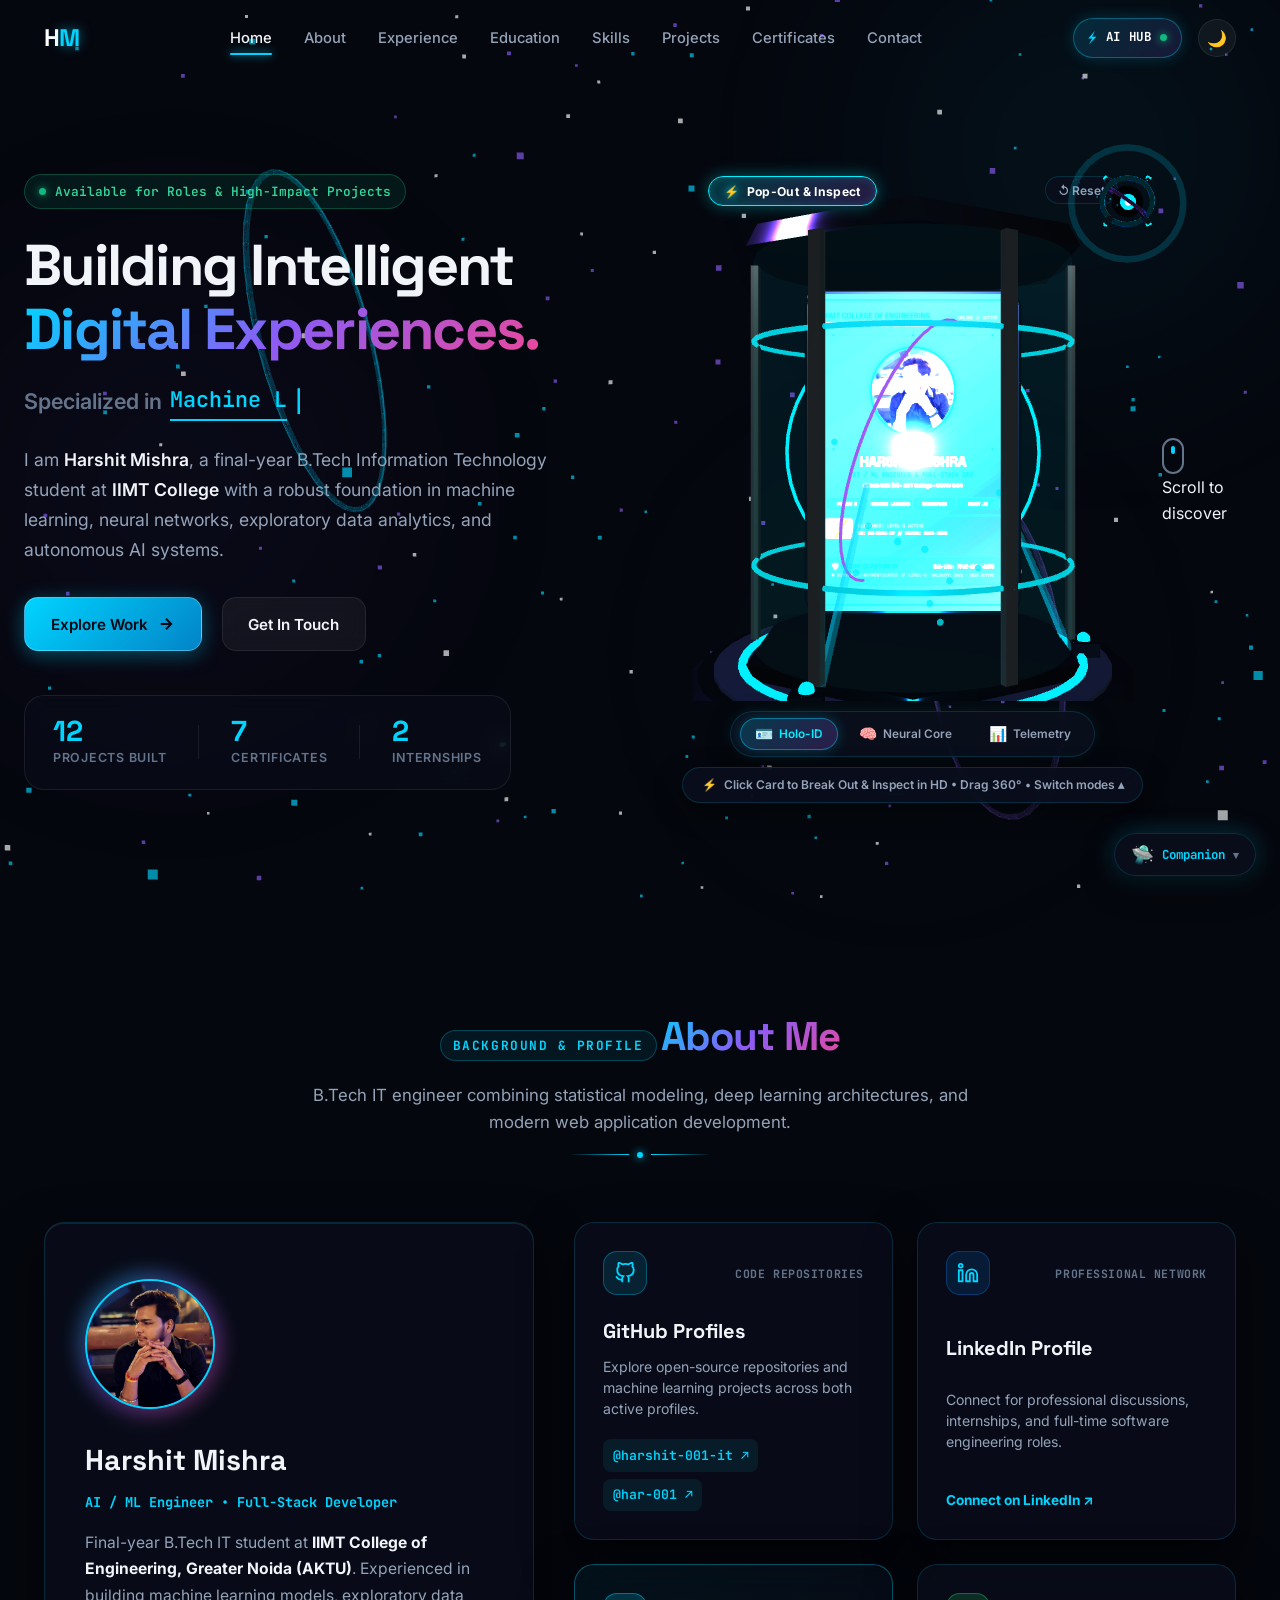
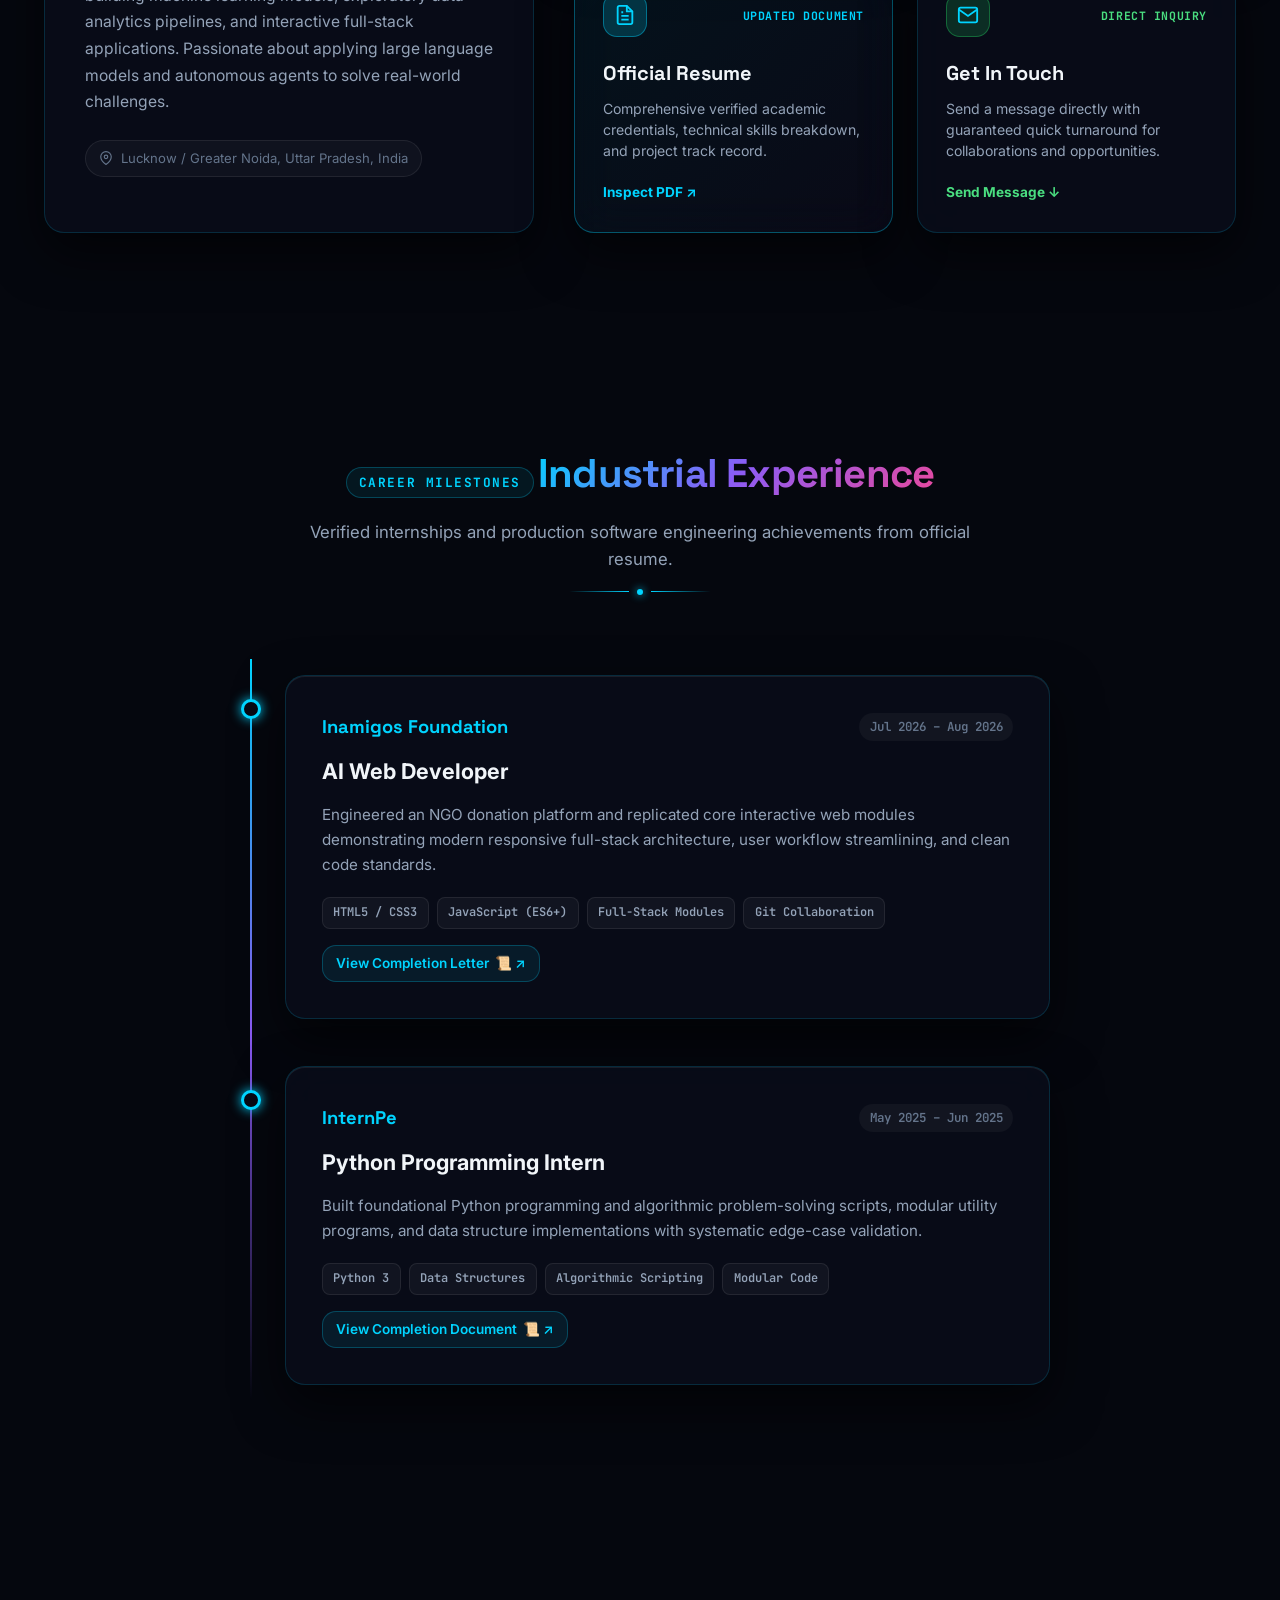
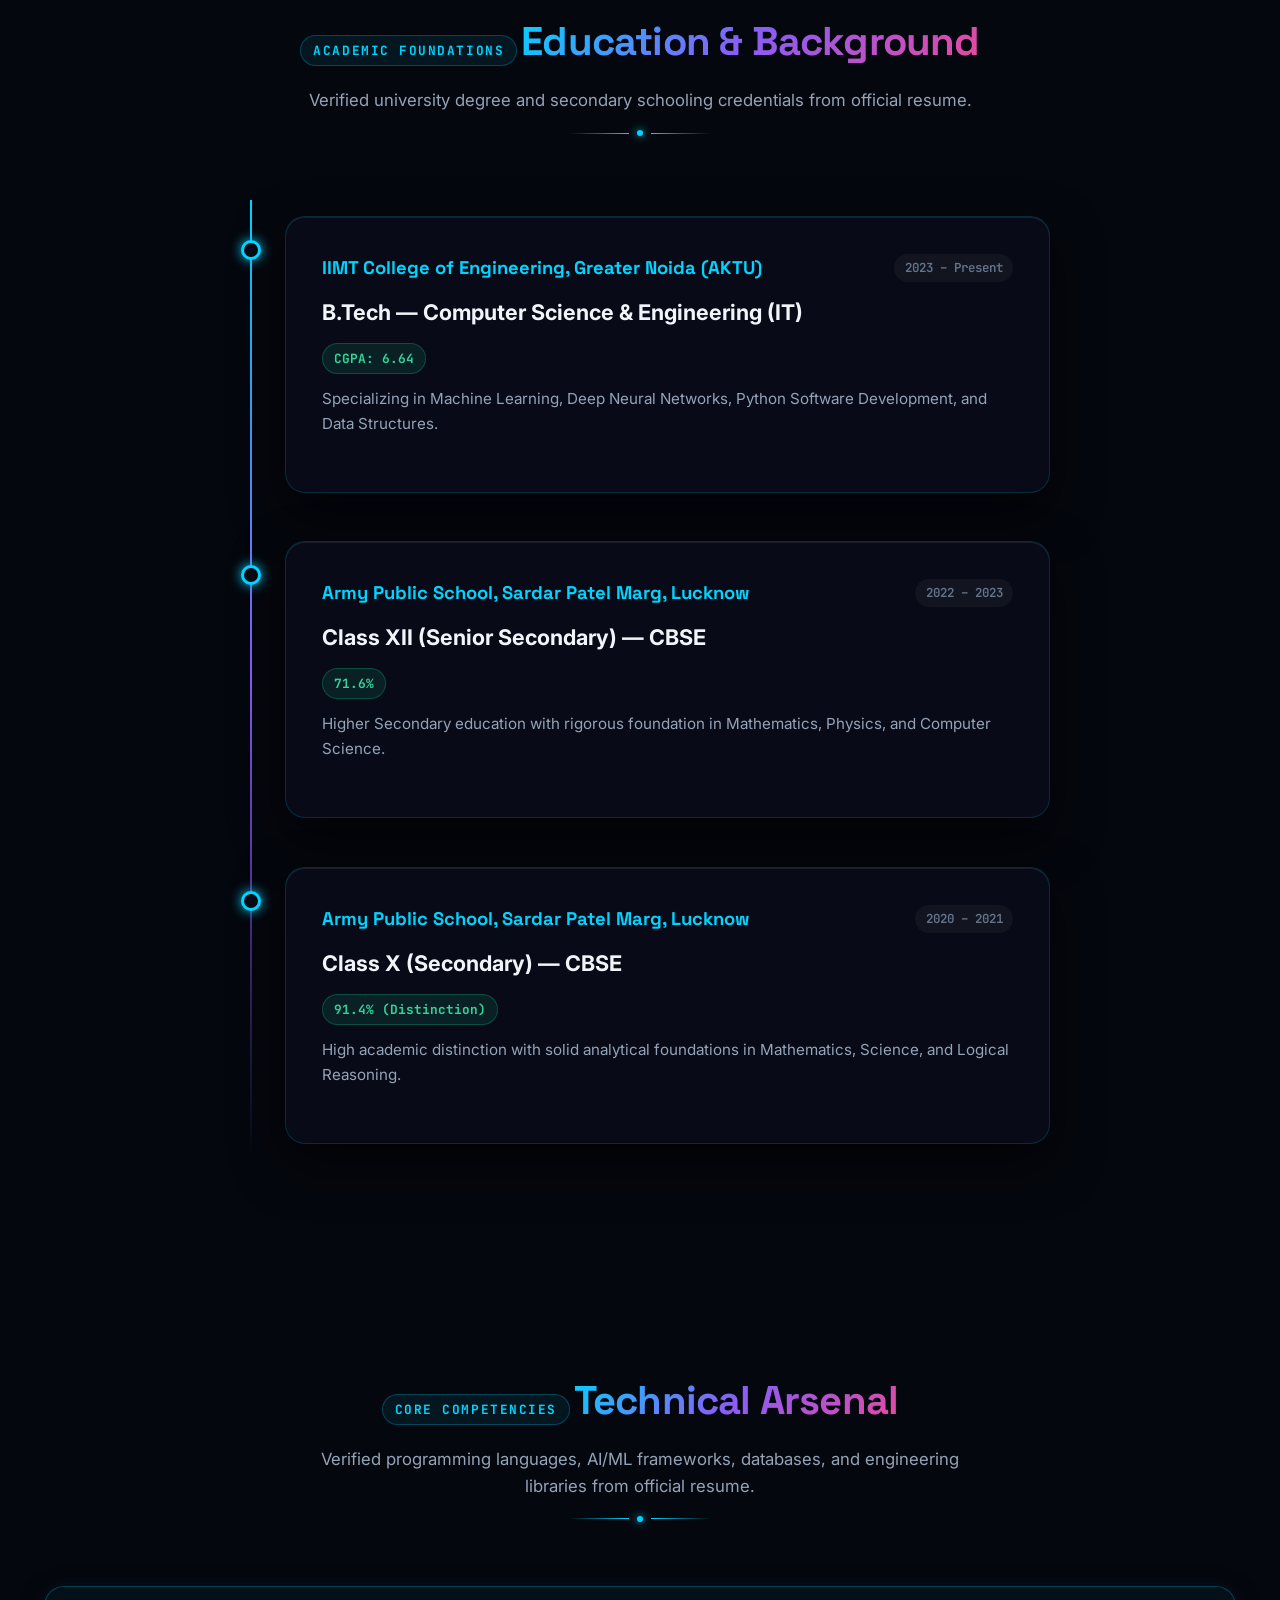
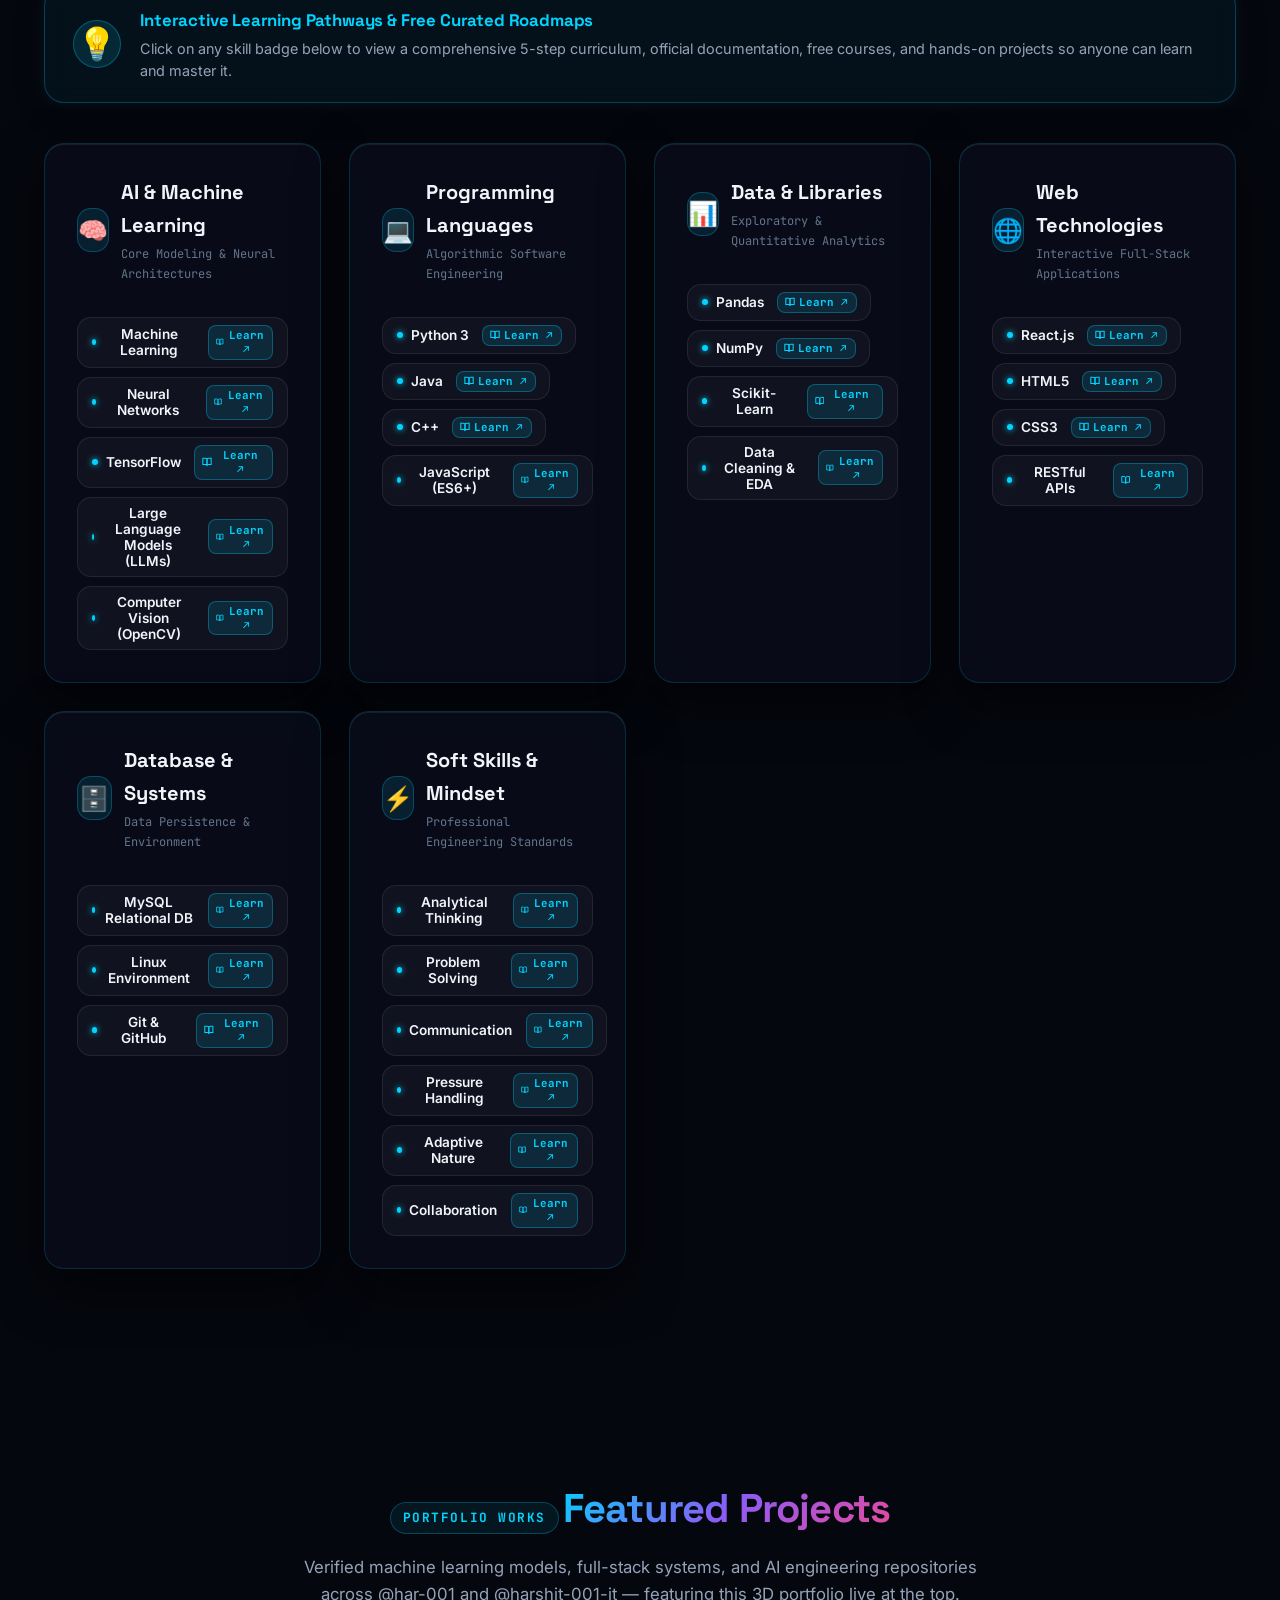
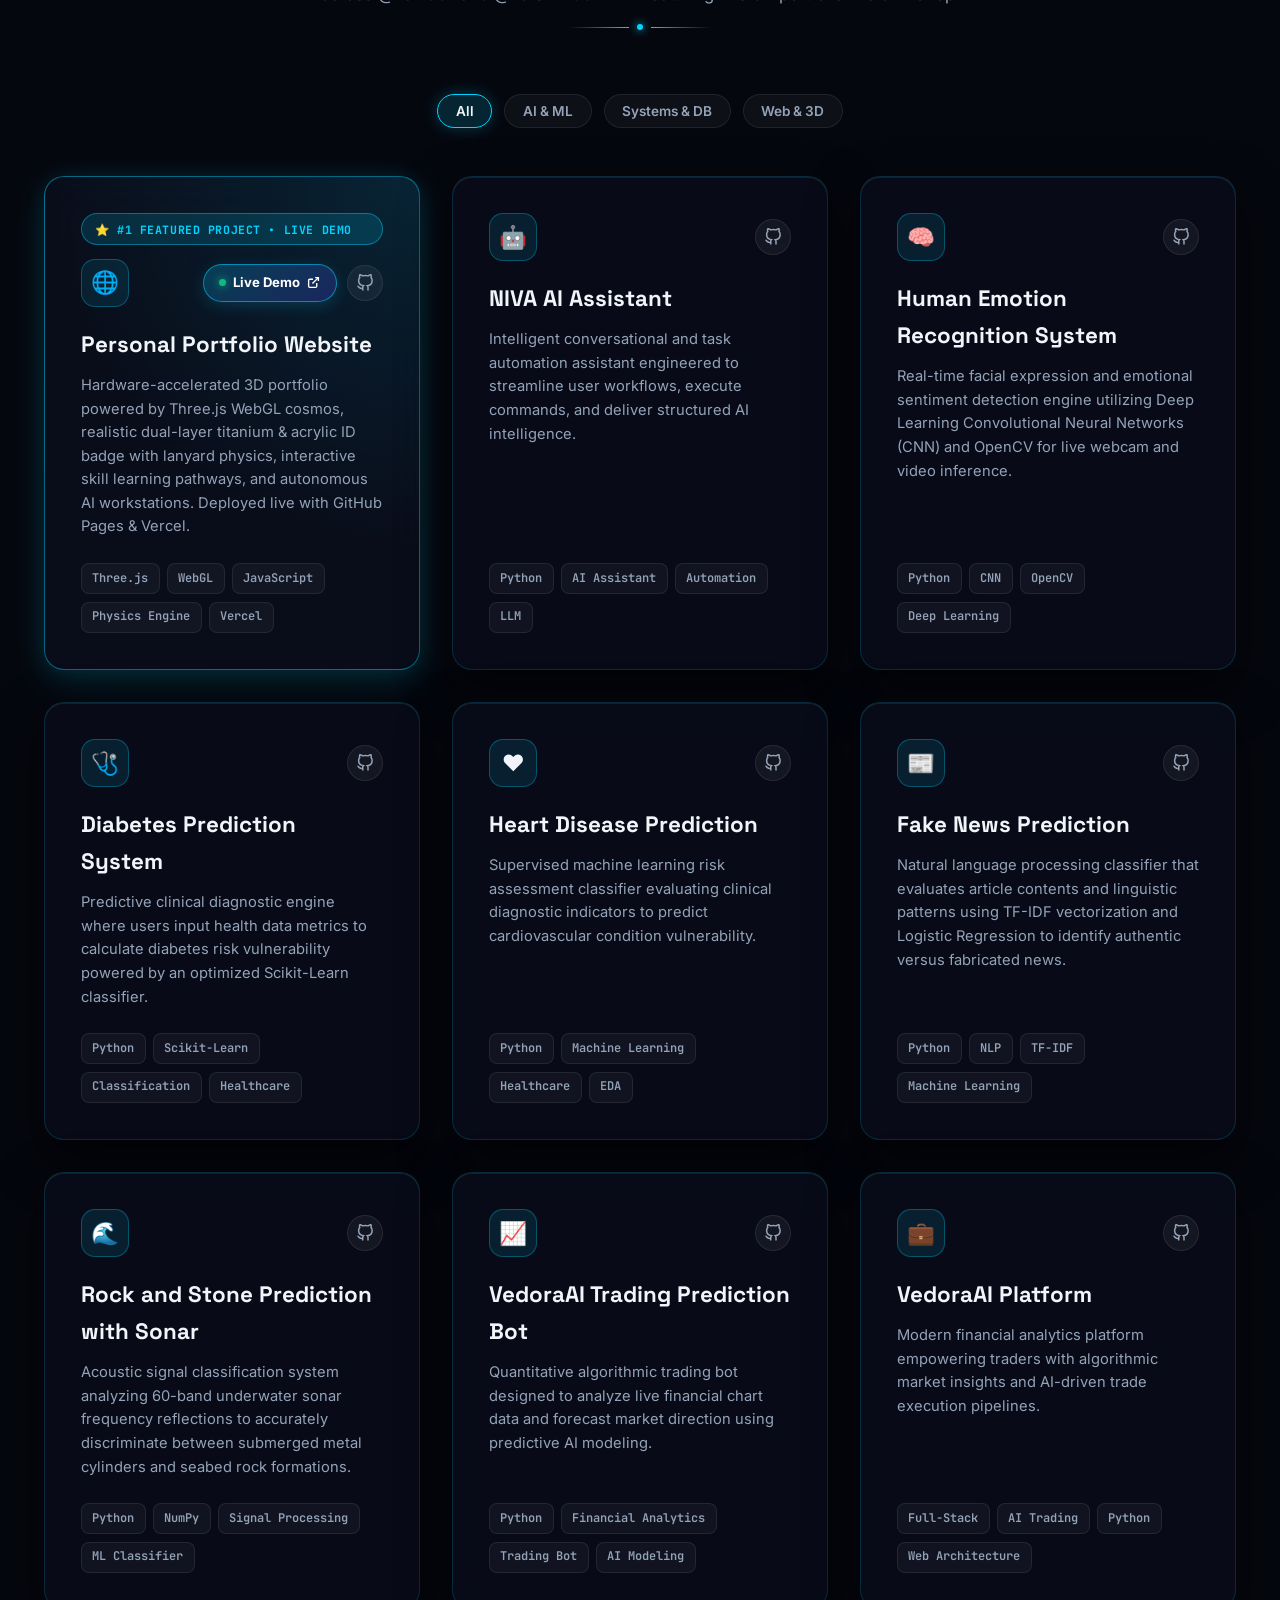
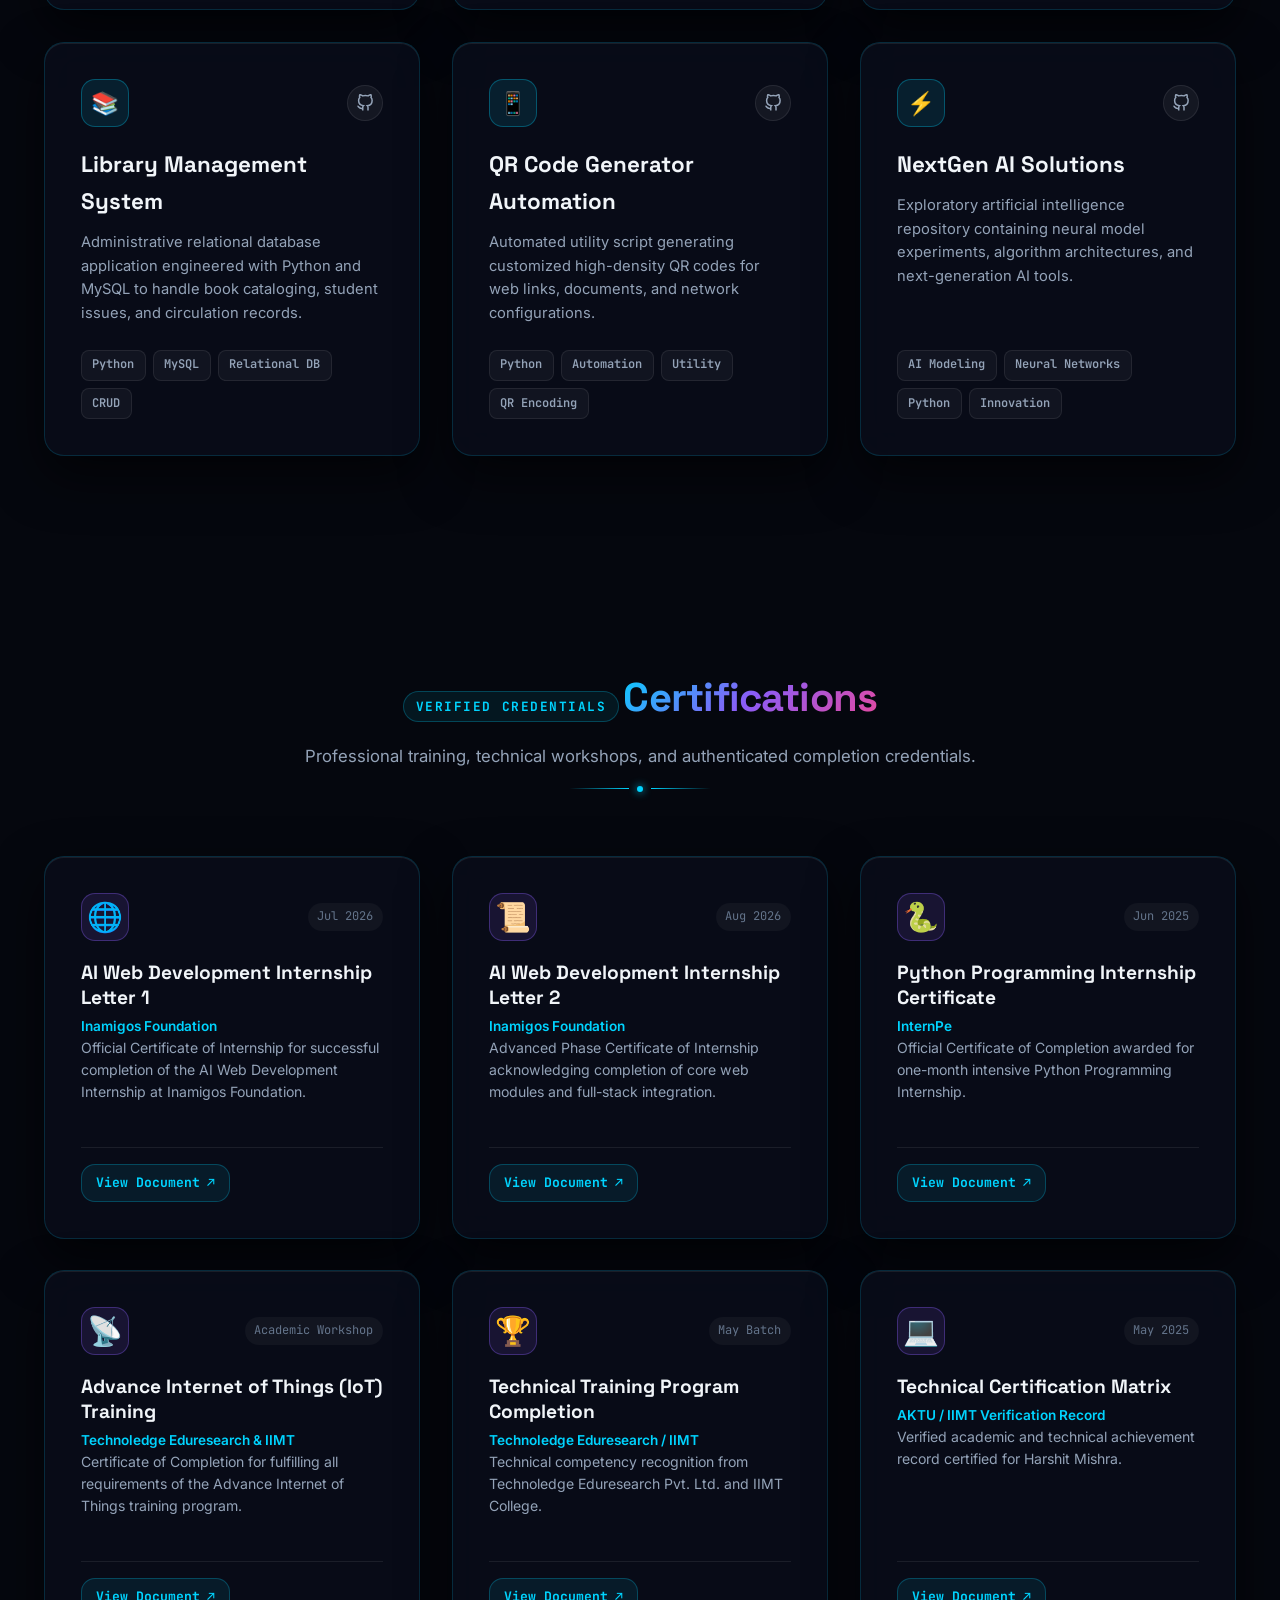
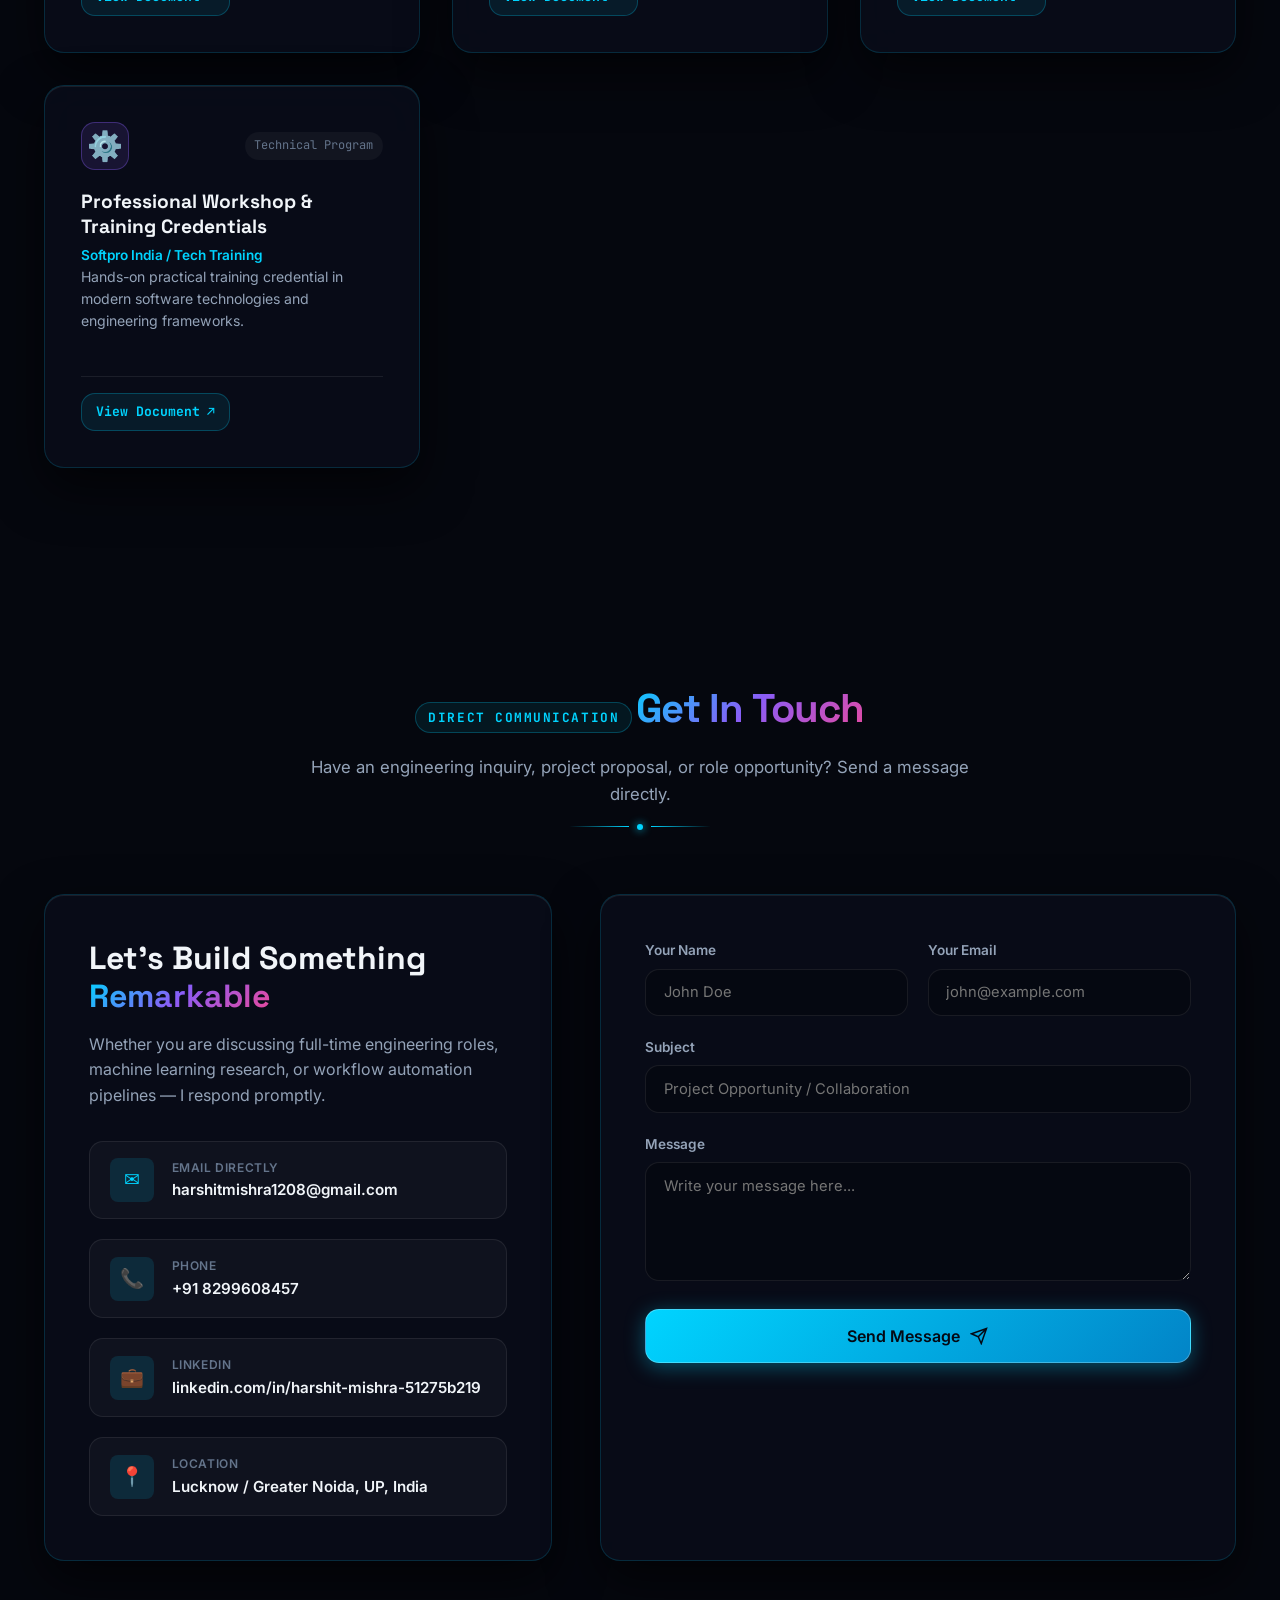
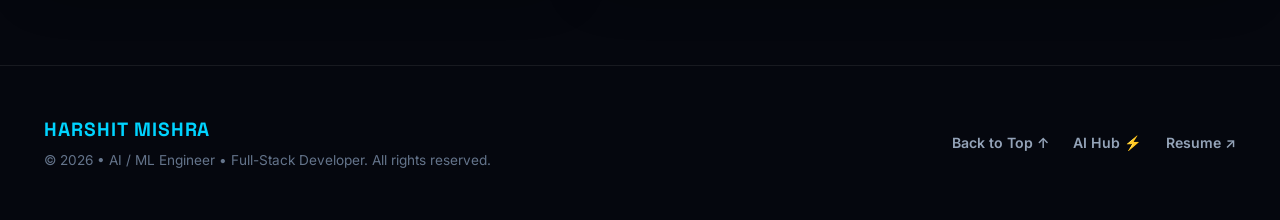
==== commit 740bfffe: "feat: enhance 3d id card brightness and add interactive breakout inspection modal on click" ====
--- a/index.html
+++ b/index.html
@@ -141,6 +141,9 @@
       <div class="hero-col-right">
         <div class="hero-stage-wrapper">
           <div class="cyber-pod-stage" id="idCardStage">
+            <button class="card-breakout-trigger-btn" id="cardBreakoutTriggerBtn" title="Click to Pop-Out &amp; Inspect Card in HD 3D" aria-label="Pop Out Card">
+              <span class="btn-sparkle">⚡</span> Pop-Out &amp; Inspect
+            </button>
             <button class="card-reset-btn" id="cardResetBtn" title="Reset Pod Orientation" aria-label="Reset Pod Orientation">
               ↺ Reset
             </button>
@@ -172,7 +175,7 @@
 
           <div class="card-hint-badge" id="cardHintBadge">
             <span class="hint-icon" id="cardHintIcon">⚡</span>
-            <span id="cardHintText">Drag 360° to inspect • Click pod to fire pulse • Switch modes above ▴</span>
+            <span id="cardHintText">Click Card to Break Out &amp; Inspect in HD • Drag 360° • Switch modes ▴</span>
           </div>
         </div>
       </div>
@@ -603,6 +606,187 @@
             Inspect Original Document 📄 ↗
           </a>
         </div>
+      </div>
+    </div>
+  </div>
+
+  <!-- ===== 3D CYBER BREAKOUT INSPECTION MODAL ("TUT KE BAHAR AAYE") ===== -->
+  <div class="card-breakout-modal" id="cardBreakoutModal" aria-hidden="true" role="dialog" aria-label="3D Holographic Identity Pass Quantum Inspection">
+    <div class="card-breakout-backdrop" id="cardBreakoutBackdrop"></div>
+    <div class="card-breakout-container">
+      <!-- Top Cyber HUD Header -->
+      <div class="card-breakout-hud">
+        <div class="breakout-hud-left">
+          <span class="breakout-pulse-dot"></span>
+          <span class="breakout-hud-title">QUANTUM POD BREAKOUT // FULL-DEFINITION 3D INSPECTION</span>
+        </div>
+        <div class="breakout-hud-actions">
+          <button class="breakout-hud-btn breakout-flip-trigger" id="breakoutFlipTriggerBtn" title="Flip Card (Front / Back)" aria-label="Flip Card">
+            <span class="btn-icon">🔄</span>
+            <span>Flip Card</span>
+          </button>
+          <button class="breakout-hud-btn breakout-close-trigger" id="breakoutCloseTriggerBtn" title="Return to Hero Pod" aria-label="Close Inspection">
+            <span class="btn-icon">✕</span>
+            <span>Return to Pod</span>
+          </button>
+        </div>
+      </div>
+
+      <!-- 3D Perspective Stage -->
+      <div class="breakout-card-stage" id="breakoutCardStage" title="Click anywhere on card to flip front / back • Move mouse to tilt in 3D">
+        <!-- 3D Card Object -->
+        <div class="breakout-card-3d" id="breakoutCard3D">
+          
+          <!-- ================= FRONT FACE ================= -->
+          <div class="breakout-face breakout-face-front">
+            <div class="holographic-glare" id="breakoutGlareFront"></div>
+            
+            <!-- Tech Corner Brackets -->
+            <div class="card-corner-bracket top-left"></div>
+            <div class="card-corner-bracket top-right"></div>
+            <div class="card-corner-bracket bottom-left"></div>
+            <div class="card-corner-bracket bottom-right"></div>
+
+            <!-- Card Header -->
+            <div class="breakout-card-header">
+              <div class="breakout-header-text">
+                <div class="college-title">IIMT COLLEGE OF ENGINEERING</div>
+                <div class="college-sub">AKTU // DEPT. OF INFORMATION TECHNOLOGY</div>
+              </div>
+              <div class="breakout-status-pill">
+                <span class="status-live-beacon"></span>
+                <span>ONLINE // ACTIVE</span>
+              </div>
+            </div>
+
+            <!-- Avatar & Identity Core -->
+            <div class="breakout-avatar-section">
+              <div class="breakout-avatar-frame">
+                <img src="image.png" alt="Harshit Mishra - AI/ML Engineer" class="breakout-avatar-img" />
+                <div class="avatar-holo-ring ring-1"></div>
+                <div class="avatar-holo-ring ring-2"></div>
+              </div>
+              <h2 class="breakout-name">HARSHIT MISHRA</h2>
+              <div class="breakout-role">AI / ML ENGINEER &amp; FULL-STACK DEVELOPER</div>
+              <div class="breakout-degree">B.Tech CSE (IT) • IIMT College of Engineering • CGPA: 6.64</div>
+            </div>
+
+            <!-- Verified Skills Badges Grid -->
+            <div class="breakout-skills-chips">
+              <span class="breakout-chip">PYTHON 3</span>
+              <span class="breakout-chip">MACHINE LEARNING</span>
+              <span class="breakout-chip">TENSORFLOW</span>
+              <span class="breakout-chip">REACT.JS</span>
+              <span class="breakout-chip">DEEP LEARNING</span>
+              <span class="breakout-chip">OPENCV</span>
+            </div>
+
+            <!-- Hardware Security Chip & Clearance -->
+            <div class="breakout-chip-row">
+              <div class="breakout-emv-chip" title="Hardware Security Smart Chip">
+                <div class="chip-line line-h"></div>
+                <div class="chip-line line-v"></div>
+                <div class="chip-core"></div>
+              </div>
+              <div class="breakout-clearance-meta">
+                <div class="clearance-level">CLEARANCE: LEVEL-5 ACTIVE</div>
+                <div class="clearance-batch">ID: HM-2026-IT // BATCH: 2022-2026</div>
+              </div>
+            </div>
+
+            <!-- Quantum Security Verification Console (Zero Barcode) -->
+            <div class="breakout-quantum-console">
+              <div class="quantum-console-left">
+                <div class="console-badge-title">🛡️ SECURE QUANTUM ID</div>
+                <div class="console-badge-sub">● BIOMETRIC-AUTHENTICATED // LEVEL-5</div>
+              </div>
+              <div class="quantum-console-right">
+                <div class="console-sig">SHA-256: 7F8E-HM26-AKTU</div>
+                <div class="console-validity">VALIDITY: 2022 – 2026 ACTIVE</div>
+              </div>
+            </div>
+
+            <!-- Interactive Hint Prompt -->
+            <div class="breakout-card-prompt">
+              <span>🔄 Click anywhere to flip credentials back face &bull; Tilt mouse in 3D</span>
+            </div>
+          </div>
+
+          <!-- ================= BACK FACE ================= -->
+          <div class="breakout-face breakout-face-back">
+            <div class="holographic-glare" id="breakoutGlareBack"></div>
+
+            <!-- Tech Corner Brackets -->
+            <div class="card-corner-bracket top-left"></div>
+            <div class="card-corner-bracket top-right"></div>
+            <div class="card-corner-bracket bottom-left"></div>
+            <div class="card-corner-bracket bottom-right"></div>
+
+            <!-- Magnetic Encrypted Stripe -->
+            <div class="breakout-magnetic-stripe">
+              <div class="mag-holo-track"></div>
+            </div>
+
+            <div class="breakout-back-header">
+              <div class="back-title">ACADEMIC &amp; PROFESSIONAL CREDENTIALS</div>
+              <div class="back-subtitle">OFFICIAL VERIFIED RECORD // HARSHIT MISHRA</div>
+            </div>
+
+            <!-- Academic Milestones -->
+            <div class="breakout-section-box">
+              <div class="box-heading">🎓 Verified Academic Milestones</div>
+              <ul class="breakout-list">
+                <li><strong>B.Tech in CSE (IT)</strong> — IIMT College of Engineering (CGPA: 6.64)</li>
+                <li><strong>Class XII CBSE</strong> — Army Public School, Lucknow (71.6% • 2023)</li>
+                <li><strong>Class X CBSE</strong> — Army Public School, Lucknow (91.4% • 2021)</li>
+              </ul>
+            </div>
+
+            <!-- Industrial Internships -->
+            <div class="breakout-section-box purple">
+              <div class="box-heading">💼 Verified Industrial Internships</div>
+              <ul class="breakout-list">
+                <li><strong>AI Web Developer</strong> — Inamigos Foundation (Jul 2026 – Aug 2026)<br /><span class="list-sub">Engineered NGO donation portal and responsive web modules.</span></li>
+                <li><strong>Python Programming Intern</strong> — InternPe (May 2025 – Jun 2025)<br /><span class="list-sub">Built modular Python scripts, algorithms, and data structures.</span></li>
+              </ul>
+            </div>
+
+            <!-- GitHub Repositories -->
+            <div class="breakout-section-box green">
+              <div class="box-heading">🚀 Verified GitHub Repositories (@har-001 &amp; @harshit-001-it)</div>
+              <ul class="breakout-list compact">
+                <li>• Personal Portfolio Website (3D WebGL, Physics) <span class="tag-live">[LIVE DEMO]</span></li>
+                <li>• NIVA AI Task &amp; Conversational Assistant (Python, LLM)</li>
+                <li>• Human Emotion Recognition System (CNN, OpenCV, Deep Learning)</li>
+                <li>• Diabetes &amp; Heart Disease Prediction Models (Scikit-Learn ML)</li>
+                <li>• VedoraAI Trading Market Prediction Bot &amp; Platform (Python)</li>
+              </ul>
+            </div>
+
+            <!-- Digital Holographic Signature & Verification -->
+            <div class="breakout-sig-row">
+              <div class="breakout-sig-box">
+                <span class="sig-cursive">Harshit Mishra</span>
+                <span class="sig-label">AUTHORIZED CRYPTOGRAPHIC SIGNATURE</span>
+              </div>
+              <div class="breakout-links-box">
+                <div class="link-item">github.com/har-001</div>
+                <div class="link-item">github.com/harshit-001-it</div>
+              </div>
+            </div>
+
+            <!-- Interactive Hint Prompt -->
+            <div class="breakout-card-prompt">
+              <span>↺ Click anywhere to flip front face &bull; [Esc] to return to pod</span>
+            </div>
+          </div>
+
+        </div>
+      </div>
+
+      <!-- Bottom Hint Bar -->
+      <div class="breakout-footer-hud">
+        <span>⚡ 3D Real-Time Physics Active • Mouse-tilt parallax • Click card or button to rotate 180°</span>
       </div>
     </div>
   </div>
--- a/css/styles.css
+++ b/css/styles.css
@@ -863,6 +863,873 @@
   background: rgba(0, 212, 255, 0.15);
   color: var(--accent-cyan);
   border-color: var(--accent-cyan);
+}
+
+/* Card Breakout Trigger Button on Stage */
+.card-breakout-trigger-btn {
+  position: absolute;
+  top: 15px;
+  left: 15px;
+  background: linear-gradient(135deg, rgba(0, 240, 255, 0.22), rgba(168, 85, 247, 0.22));
+  backdrop-filter: blur(12px);
+  border: 1px solid #00f0ff;
+  color: #ffffff;
+  font-size: 0.76rem;
+  font-weight: 700;
+  letter-spacing: 0.03em;
+  padding: 0.42rem 0.95rem;
+  border-radius: var(--radius-full);
+  z-index: 12;
+  cursor: pointer;
+  display: flex;
+  align-items: center;
+  gap: 0.45rem;
+  box-shadow: 0 0 16px rgba(0, 240, 255, 0.35), inset 0 0 8px rgba(0, 240, 255, 0.2);
+  transition: all 0.25s cubic-bezier(0.16, 1, 0.3, 1);
+  animation: breakout-btn-pulse 2.8s infinite;
+}
+
+.card-breakout-trigger-btn:hover {
+  transform: translateY(-2px) scale(1.04);
+  background: linear-gradient(135deg, rgba(0, 240, 255, 0.35), rgba(168, 85, 247, 0.35));
+  box-shadow: 0 0 24px rgba(0, 240, 255, 0.6), inset 0 0 12px rgba(0, 240, 255, 0.3);
+  color: #00f0ff;
+  border-color: #ffffff;
+}
+
+.card-breakout-trigger-btn .btn-sparkle {
+  color: #00f0ff;
+  filter: drop-shadow(0 0 4px #00f0ff);
+}
+
+@keyframes breakout-btn-pulse {
+  0%, 100% {
+    box-shadow: 0 0 14px rgba(0, 240, 255, 0.35), inset 0 0 8px rgba(0, 240, 255, 0.2);
+  }
+  50% {
+    box-shadow: 0 0 24px rgba(0, 240, 255, 0.65), 0 0 10px rgba(168, 85, 247, 0.4);
+  }
+}
+
+/* ================================================================
+   3D CYBER BREAKOUT INSPECTION MODAL ("TUT KE BAHAR AAYE")
+   ================================================================ */
+.card-breakout-modal {
+  position: fixed;
+  inset: 0;
+  z-index: 100000;
+  display: flex;
+  align-items: center;
+  justify-content: center;
+  opacity: 0;
+  pointer-events: none;
+  visibility: hidden;
+  transition: opacity 0.35s cubic-bezier(0.16, 1, 0.3, 1), visibility 0.35s ease;
+}
+
+.card-breakout-modal.active {
+  opacity: 1;
+  pointer-events: auto;
+  visibility: visible;
+}
+
+.card-breakout-backdrop {
+  position: absolute;
+  inset: 0;
+  background: rgba(3, 7, 18, 0.90);
+  backdrop-filter: blur(22px) saturate(160%);
+  -webkit-backdrop-filter: blur(22px) saturate(160%);
+  cursor: pointer;
+}
+
+.card-breakout-container {
+  position: relative;
+  z-index: 10;
+  display: flex;
+  flex-direction: column;
+  align-items: center;
+  width: 100%;
+  max-width: 540px;
+  max-height: 96vh;
+  padding: 0.75rem 1rem;
+  box-sizing: border-box;
+  overflow-y: auto;
+  overflow-x: hidden;
+  scrollbar-width: thin;
+  scrollbar-color: rgba(0, 240, 255, 0.3) transparent;
+}
+
+/* Top Cyber HUD Bar */
+.card-breakout-hud {
+  width: 100%;
+  max-width: 480px;
+  display: flex;
+  align-items: center;
+  justify-content: space-between;
+  gap: 0.75rem;
+  background: rgba(12, 19, 39, 0.92);
+  backdrop-filter: blur(14px);
+  border: 1px solid rgba(0, 240, 255, 0.3);
+  padding: 0.45rem 0.85rem;
+  border-radius: var(--radius-full);
+  box-shadow: 0 8px 24px rgba(0, 0, 0, 0.6), 0 0 16px rgba(0, 240, 255, 0.15);
+  margin-bottom: 0.5rem;
+}
+
+.breakout-hud-left {
+  display: flex;
+  align-items: center;
+  gap: 0.45rem;
+  overflow: hidden;
+}
+
+.breakout-pulse-dot {
+  width: 8px;
+  height: 8px;
+  border-radius: 50%;
+  background: #00f0ff;
+  box-shadow: 0 0 10px #00f0ff;
+  animation: pulse-beacon 1.4s infinite;
+  flex-shrink: 0;
+}
+
+.breakout-hud-title {
+  font-family: 'JetBrains Mono', monospace;
+  font-size: 0.70rem;
+  font-weight: 700;
+  color: #38bdf8;
+  letter-spacing: 0.04em;
+  white-space: nowrap;
+  text-overflow: ellipsis;
+  overflow: hidden;
+}
+
+.breakout-hud-actions {
+  display: flex;
+  align-items: center;
+  gap: 0.45rem;
+  flex-shrink: 0;
+}
+
+.breakout-hud-btn {
+  display: inline-flex;
+  align-items: center;
+  gap: 0.35rem;
+  padding: 0.35rem 0.75rem;
+  border-radius: var(--radius-full);
+  font-size: 0.72rem;
+  font-weight: 700;
+  cursor: pointer;
+  border: 1px solid transparent;
+  transition: all 0.2s cubic-bezier(0.16, 1, 0.3, 1);
+}
+
+.breakout-flip-trigger {
+  background: rgba(0, 240, 255, 0.12);
+  border-color: rgba(0, 240, 255, 0.4);
+  color: #00f0ff;
+}
+
+.breakout-flip-trigger:hover {
+  background: rgba(0, 240, 255, 0.25);
+  box-shadow: 0 0 14px rgba(0, 240, 255, 0.4);
+  color: #ffffff;
+}
+
+.breakout-close-trigger {
+  background: rgba(244, 63, 94, 0.12);
+  border-color: rgba(244, 63, 94, 0.4);
+  color: #fb7185;
+}
+
+.breakout-close-trigger:hover {
+  background: rgba(244, 63, 94, 0.28);
+  box-shadow: 0 0 14px rgba(244, 63, 94, 0.4);
+  color: #ffffff;
+}
+
+/* 3D Perspective Stage */
+.breakout-card-stage {
+  perspective: 1400px;
+  width: 440px;
+  height: 650px;
+  position: relative;
+  margin: 0 auto;
+  cursor: pointer;
+  user-select: none;
+  flex-shrink: 0;
+}
+
+.breakout-card-3d {
+  width: 100%;
+  height: 100%;
+  position: relative;
+  transform-style: preserve-3d;
+  transition: transform 0.65s cubic-bezier(0.16, 1, 0.3, 1);
+  will-change: transform;
+}
+
+.card-breakout-modal.active .breakout-card-3d {
+  animation: cardBreakoutExplosion 0.65s cubic-bezier(0.16, 1, 0.3, 1) forwards;
+}
+
+.breakout-card-3d.is-flipped {
+  transform: rotateY(180deg) !important;
+}
+
+@keyframes cardBreakoutExplosion {
+  0% {
+    transform: scale(0.2) translateY(140px) rotateY(-40deg);
+    opacity: 0;
+    filter: brightness(2.8) contrast(1.4);
+  }
+  65% {
+    transform: scale(1.06) translateY(-14px) rotateY(8deg);
+    opacity: 1;
+    filter: brightness(1.25);
+  }
+  100% {
+    transform: scale(1) translateY(0) rotateY(0deg);
+    opacity: 1;
+    filter: brightness(1);
+  }
+}
+
+/* Card Faces (Front & Back) */
+.breakout-face {
+  position: absolute;
+  inset: 0;
+  width: 100%;
+  height: 100%;
+  backface-visibility: hidden;
+  -webkit-backface-visibility: hidden;
+  border-radius: 24px;
+  overflow: hidden;
+  display: flex;
+  flex-direction: column;
+  justify-content: space-between;
+  padding: 1.5rem 1.6rem;
+  box-sizing: border-box;
+}
+
+.breakout-face-front {
+  background: radial-gradient(circle at 50% 15%, #152d6a 0%, #0d1a40 55%, #070e24 100%);
+  border: 2px solid #00f0ff;
+  box-shadow: 0 25px 60px rgba(0, 0, 0, 0.8),
+              0 0 40px rgba(0, 240, 255, 0.45),
+              inset 0 0 28px rgba(0, 240, 255, 0.18);
+}
+
+.breakout-face-back {
+  transform: rotateY(180deg);
+  background: radial-gradient(circle at 50% 15%, #1c1d56 0%, #0f1438 55%, #070920 100%);
+  border: 2px solid #a855f7;
+  box-shadow: 0 25px 60px rgba(0, 0, 0, 0.8),
+              0 0 40px rgba(168, 85, 247, 0.45),
+              inset 0 0 28px rgba(168, 85, 247, 0.18);
+}
+
+/* Holographic Glare Overlay */
+.holographic-glare {
+  position: absolute;
+  inset: 0;
+  pointer-events: none;
+  background: linear-gradient(
+    115deg,
+    transparent 35%,
+    rgba(255, 255, 255, 0.35) 45%,
+    rgba(0, 240, 255, 0.35) 50%,
+    rgba(244, 63, 94, 0.25) 55%,
+    transparent 65%
+  );
+  background-size: 200% 200%;
+  background-position: var(--glare-x, 50%) var(--glare-y, 50%);
+  mix-blend-mode: overlay;
+  opacity: 0.65;
+  z-index: 5;
+  transition: opacity 0.2s ease;
+}
+
+/* Precision Corner Cyber Brackets */
+.card-corner-bracket {
+  position: absolute;
+  width: 18px;
+  height: 18px;
+  border-color: #00f0ff;
+  pointer-events: none;
+  z-index: 4;
+}
+
+.breakout-face-back .card-corner-bracket {
+  border-color: #a855f7;
+}
+
+.card-corner-bracket.top-left {
+  top: 14px;
+  left: 14px;
+  border-top: 3px solid;
+  border-left: 3px solid;
+}
+
+.card-corner-bracket.top-right {
+  top: 14px;
+  right: 14px;
+  border-top: 3px solid;
+  border-right: 3px solid;
+}
+
+.card-corner-bracket.bottom-left {
+  bottom: 14px;
+  left: 14px;
+  border-bottom: 3px solid;
+  border-left: 3px solid;
+}
+
+.card-corner-bracket.bottom-right {
+  bottom: 14px;
+  right: 14px;
+  border-bottom: 3px solid;
+  border-right: 3px solid;
+}
+
+/* Front Face Elements */
+.breakout-card-header {
+  display: flex;
+  align-items: flex-start;
+  justify-content: space-between;
+  gap: 0.5rem;
+  z-index: 3;
+}
+
+.breakout-header-text .college-title {
+  font-family: 'Space Grotesk', sans-serif;
+  font-size: 1.05rem;
+  font-weight: 800;
+  color: #00f0ff;
+  letter-spacing: 0.04em;
+  text-shadow: 0 0 10px rgba(0, 240, 255, 0.5);
+}
+
+.breakout-header-text .college-sub {
+  font-family: 'JetBrains Mono', monospace;
+  font-size: 0.68rem;
+  font-weight: 600;
+  color: #e2e8f0;
+  letter-spacing: 0.05em;
+  margin-top: 2px;
+}
+
+.breakout-status-pill {
+  display: inline-flex;
+  align-items: center;
+  gap: 0.35rem;
+  background: rgba(16, 185, 129, 0.18);
+  border: 1px solid rgba(16, 185, 129, 0.6);
+  padding: 0.25rem 0.65rem;
+  border-radius: var(--radius-full);
+  font-family: 'JetBrains Mono', monospace;
+  font-size: 0.65rem;
+  font-weight: 700;
+  color: #34d399;
+  white-space: nowrap;
+}
+
+.status-live-beacon {
+  width: 6px;
+  height: 6px;
+  border-radius: 50%;
+  background: #10b981;
+  box-shadow: 0 0 8px #10b981;
+  animation: pulse-beacon 1.2s infinite;
+}
+
+/* Avatar & Identity Section */
+.breakout-avatar-section {
+  display: flex;
+  flex-direction: column;
+  align-items: center;
+  text-align: center;
+  margin: 0.35rem 0;
+  z-index: 3;
+}
+
+.breakout-avatar-frame {
+  position: relative;
+  width: 140px;
+  height: 140px;
+  border-radius: 50%;
+  margin-bottom: 0.75rem;
+  box-shadow: 0 0 25px rgba(0, 240, 255, 0.6);
+}
+
+.breakout-avatar-img {
+  width: 100%;
+  height: 100%;
+  object-fit: cover;
+  border-radius: 50%;
+  border: 3px solid #00f0ff;
+  display: block;
+}
+
+.avatar-holo-ring {
+  position: absolute;
+  inset: -6px;
+  border-radius: 50%;
+  pointer-events: none;
+}
+
+.avatar-holo-ring.ring-1 {
+  border: 1.5px dashed rgba(0, 240, 255, 0.7);
+  animation: rotate-clockwise 14s linear infinite;
+}
+
+.avatar-holo-ring.ring-2 {
+  inset: -12px;
+  border: 1px solid rgba(168, 85, 247, 0.5);
+  animation: rotate-counter-clockwise 20s linear infinite;
+}
+
+.breakout-name {
+  font-family: 'Space Grotesk', sans-serif;
+  font-size: 1.65rem;
+  font-weight: 900;
+  color: #ffffff;
+  letter-spacing: 0.05em;
+  margin: 0;
+  text-shadow: 0 0 16px rgba(0, 240, 255, 0.6), 0 2px 6px rgba(0, 0, 0, 0.9);
+}
+
+.breakout-role {
+  font-family: 'JetBrains Mono', monospace;
+  font-size: 0.78rem;
+  font-weight: 800;
+  color: #00f0ff;
+  letter-spacing: 0.06em;
+  margin-top: 4px;
+}
+
+.breakout-degree {
+  font-family: 'Inter', sans-serif;
+  font-size: 0.76rem;
+  font-weight: 600;
+  color: #f8fafc;
+  margin-top: 3px;
+}
+
+/* Skills Chips */
+.breakout-skills-chips {
+  display: flex;
+  flex-wrap: wrap;
+  align-items: center;
+  justify-content: center;
+  gap: 0.4rem;
+  margin: 0.4rem 0;
+  z-index: 3;
+}
+
+.breakout-chip {
+  background: rgba(0, 240, 255, 0.12);
+  border: 1px solid rgba(0, 240, 255, 0.5);
+  color: #ffffff;
+  font-family: 'JetBrains Mono', monospace;
+  font-size: 0.68rem;
+  font-weight: 700;
+  padding: 0.22rem 0.6rem;
+  border-radius: 6px;
+  box-shadow: 0 2px 8px rgba(0, 0, 0, 0.35);
+}
+
+/* EMV Chip & Clearance */
+.breakout-chip-row {
+  display: flex;
+  align-items: center;
+  gap: 1rem;
+  background: rgba(10, 18, 40, 0.65);
+  border: 1px solid rgba(0, 240, 255, 0.25);
+  padding: 0.5rem 0.75rem;
+  border-radius: 12px;
+  z-index: 3;
+}
+
+.breakout-emv-chip {
+  width: 52px;
+  height: 38px;
+  border-radius: 6px;
+  background: linear-gradient(135deg, #f59e0b 0%, #fef08a 40%, #d97706 70%, #b45309 100%);
+  border: 1px solid #78350f;
+  position: relative;
+  overflow: hidden;
+  box-shadow: 0 2px 6px rgba(0, 0, 0, 0.4);
+  flex-shrink: 0;
+}
+
+.breakout-emv-chip .chip-line.line-h {
+  position: absolute;
+  top: 50%;
+  left: 0;
+  right: 0;
+  height: 1px;
+  background: #78350f;
+}
+
+.breakout-emv-chip .chip-line.line-v {
+  position: absolute;
+  left: 50%;
+  top: 0;
+  bottom: 0;
+  width: 1px;
+  background: #78350f;
+}
+
+.breakout-emv-chip .chip-core {
+  position: absolute;
+  top: 25%;
+  left: 30%;
+  width: 40%;
+  height: 50%;
+  border: 1px solid #78350f;
+  border-radius: 3px;
+}
+
+.breakout-clearance-meta .clearance-level {
+  font-family: 'JetBrains Mono', monospace;
+  font-size: 0.70rem;
+  font-weight: 800;
+  color: #38bdf8;
+  letter-spacing: 0.04em;
+}
+
+.breakout-clearance-meta .clearance-batch {
+  font-family: 'JetBrains Mono', monospace;
+  font-size: 0.68rem;
+  font-weight: 600;
+  color: #ffffff;
+  margin-top: 2px;
+}
+
+/* Quantum Security Console (Zero Barcode) */
+.breakout-quantum-console {
+  display: flex;
+  align-items: center;
+  justify-content: space-between;
+  gap: 0.6rem;
+  background: rgba(0, 240, 255, 0.08);
+  border: 1.5px solid rgba(0, 240, 255, 0.45);
+  border-radius: 12px;
+  padding: 0.55rem 0.85rem;
+  z-index: 3;
+}
+
+.console-badge-title {
+  font-family: 'Space Grotesk', sans-serif;
+  font-size: 0.78rem;
+  font-weight: 800;
+  color: #00f0ff;
+}
+
+.console-badge-sub {
+  font-family: 'JetBrains Mono', monospace;
+  font-size: 0.64rem;
+  font-weight: 700;
+  color: #34d399;
+  margin-top: 2px;
+}
+
+.quantum-console-right {
+  text-align: right;
+}
+
+.console-sig {
+  font-family: 'JetBrains Mono', monospace;
+  font-size: 0.68rem;
+  font-weight: 700;
+  color: #f1f5f9;
+}
+
+.console-validity {
+  font-family: 'JetBrains Mono', monospace;
+  font-size: 0.64rem;
+  font-weight: 600;
+  color: #38bdf8;
+  margin-top: 2px;
+}
+
+.breakout-card-prompt {
+  text-align: center;
+  font-family: 'JetBrains Mono', monospace;
+  font-size: 0.66rem;
+  font-weight: 700;
+  color: #00f0ff;
+  letter-spacing: 0.02em;
+  padding-top: 0.25rem;
+  z-index: 3;
+}
+
+/* Back Face Elements */
+.breakout-magnetic-stripe {
+  margin: -1.5rem -1.6rem 0.65rem -1.6rem;
+  height: 48px;
+  background: #020617;
+  border-bottom: 1px solid rgba(255, 255, 255, 0.1);
+  display: flex;
+  align-items: center;
+  padding: 0 1.5rem;
+}
+
+.mag-holo-track {
+  width: 100%;
+  height: 22px;
+  background: linear-gradient(90deg, #1e293b, #334155, #1e293b);
+  border-radius: 3px;
+}
+
+.breakout-back-header {
+  margin-bottom: 0.45rem;
+  z-index: 3;
+}
+
+.breakout-back-header .back-title {
+  font-family: 'Space Grotesk', sans-serif;
+  font-size: 0.95rem;
+  font-weight: 800;
+  color: #00f0ff;
+  letter-spacing: 0.04em;
+}
+
+.breakout-back-header .back-subtitle {
+  font-family: 'JetBrains Mono', monospace;
+  font-size: 0.66rem;
+  font-weight: 600;
+  color: #e2e8f0;
+  margin-top: 2px;
+}
+
+.breakout-section-box {
+  background: rgba(11, 18, 42, 0.7);
+  border: 1px solid rgba(0, 240, 255, 0.25);
+  border-radius: 10px;
+  padding: 0.55rem 0.75rem;
+  margin-bottom: 0.4rem;
+  z-index: 3;
+}
+
+.breakout-section-box.purple {
+  border-color: rgba(168, 85, 247, 0.35);
+}
+
+.breakout-section-box.green {
+  border-color: rgba(16, 185, 129, 0.35);
+}
+
+.breakout-section-box .box-heading {
+  font-family: 'Space Grotesk', sans-serif;
+  font-size: 0.76rem;
+  font-weight: 800;
+  color: #00f0ff;
+  margin-bottom: 0.3rem;
+}
+
+.breakout-section-box.purple .box-heading {
+  color: #c084fc;
+}
+
+.breakout-section-box.green .box-heading {
+  color: #34d399;
+}
+
+.breakout-list {
+  list-style: none;
+  padding: 0;
+  margin: 0;
+  font-family: 'Inter', sans-serif;
+  font-size: 0.68rem;
+  color: #f1f5f9;
+  line-height: 1.4;
+}
+
+.breakout-list li {
+  margin-bottom: 0.25rem;
+}
+
+.breakout-list strong {
+  color: #ffffff;
+}
+
+.breakout-list .list-sub {
+  color: #cbd5e1;
+  font-size: 0.64rem;
+  display: block;
+}
+
+.breakout-list.compact li {
+  margin-bottom: 0.18rem;
+  white-space: nowrap;
+  overflow: hidden;
+  text-overflow: ellipsis;
+}
+
+.breakout-list .tag-live {
+  color: #34d399;
+  font-weight: 700;
+  font-family: 'JetBrains Mono', monospace;
+}
+
+.breakout-sig-row {
+  display: flex;
+  align-items: center;
+  justify-content: space-between;
+  gap: 0.75rem;
+  background: rgba(11, 18, 42, 0.6);
+  border: 1px solid rgba(0, 240, 255, 0.25);
+  border-radius: 10px;
+  padding: 0.45rem 0.75rem;
+  z-index: 3;
+}
+
+.breakout-sig-box .sig-cursive {
+  font-family: 'Space Grotesk', cursive;
+  font-style: italic;
+  font-weight: 700;
+  font-size: 1.15rem;
+  color: #00f0ff;
+  display: block;
+}
+
+.breakout-sig-box .sig-label {
+  font-family: 'JetBrains Mono', monospace;
+  font-size: 0.58rem;
+  font-weight: 700;
+  color: #64748b;
+  letter-spacing: 0.04em;
+}
+
+.breakout-links-box {
+  text-align: right;
+  font-family: 'JetBrains Mono', monospace;
+  font-size: 0.64rem;
+  color: #38bdf8;
+  font-weight: 600;
+}
+
+.breakout-footer-hud {
+  margin-top: 0.5rem;
+  font-family: 'JetBrains Mono', monospace;
+  font-size: 0.70rem;
+  font-weight: 700;
+  color: #94a3b8;
+  text-align: center;
+}
+
+/* Mobile Responsiveness for Breakout Inspection */
+@media (max-width: 520px) {
+  .breakout-card-stage {
+    width: 330px;
+    height: 590px;
+    flex-shrink: 0;
+  }
+  .breakout-face {
+    padding: 1.0rem 1.0rem;
+    border-radius: 18px;
+  }
+  .breakout-avatar-frame {
+    width: 95px;
+    height: 95px;
+    margin-bottom: 0.35rem;
+  }
+  .breakout-name {
+    font-size: 1.25rem;
+  }
+  .breakout-role {
+    font-size: 0.68rem;
+  }
+  .breakout-degree {
+    font-size: 0.66rem;
+  }
+  .breakout-chip {
+    font-size: 0.60rem;
+    padding: 0.15rem 0.42rem;
+  }
+  .breakout-emv-chip {
+    width: 40px;
+    height: 28px;
+  }
+  .breakout-clearance-meta .clearance-level {
+    font-size: 0.62rem;
+  }
+  .breakout-clearance-meta .clearance-batch {
+    font-size: 0.58rem;
+  }
+  .console-badge-title {
+    font-size: 0.68rem;
+  }
+  .console-badge-sub, .console-sig, .console-validity {
+    font-size: 0.58rem;
+  }
+  .breakout-magnetic-stripe {
+    margin: -1.0rem -1.0rem 0.35rem -1.0rem;
+    height: 32px;
+  }
+  .breakout-back-header {
+    margin-bottom: 0.25rem;
+  }
+  .breakout-back-header .back-title {
+    font-size: 0.85rem;
+  }
+  .breakout-section-box {
+    padding: 0.30rem 0.5rem;
+    margin-bottom: 0.22rem;
+  }
+  .breakout-section-box .box-heading {
+    font-size: 0.70rem;
+    margin-bottom: 0.18rem;
+  }
+  .breakout-list {
+    font-size: 0.58rem;
+  }
+  .breakout-list li {
+    margin-bottom: 0.10rem;
+  }
+  .breakout-sig-row {
+    padding: 0.3rem 0.55rem;
+    margin-top: 0.15rem;
+  }
+  .breakout-sig-box .sig-cursive {
+    font-size: 0.95rem;
+  }
+}
+
+@media (max-height: 760px) and (min-width: 521px) {
+  .breakout-card-stage {
+    width: 390px;
+    height: 580px;
+    flex-shrink: 0;
+  }
+  .breakout-face {
+    padding: 1.1rem 1.25rem;
+  }
+  .breakout-avatar-frame {
+    width: 105px;
+    height: 105px;
+    margin-bottom: 0.35rem;
+  }
+  .breakout-name {
+    font-size: 1.35rem;
+  }
+  .breakout-section-box {
+    padding: 0.4rem 0.6rem;
+    margin-bottom: 0.3rem;
+  }
+}
+    width: 380px;
+    height: 560px;
+  }
+  .breakout-avatar-frame {
+    width: 115px;
+    height: 115px;
+  }
+  .breakout-name {
+    font-size: 1.4rem;
+  }
 }
 
 .scroll-down-hint {
